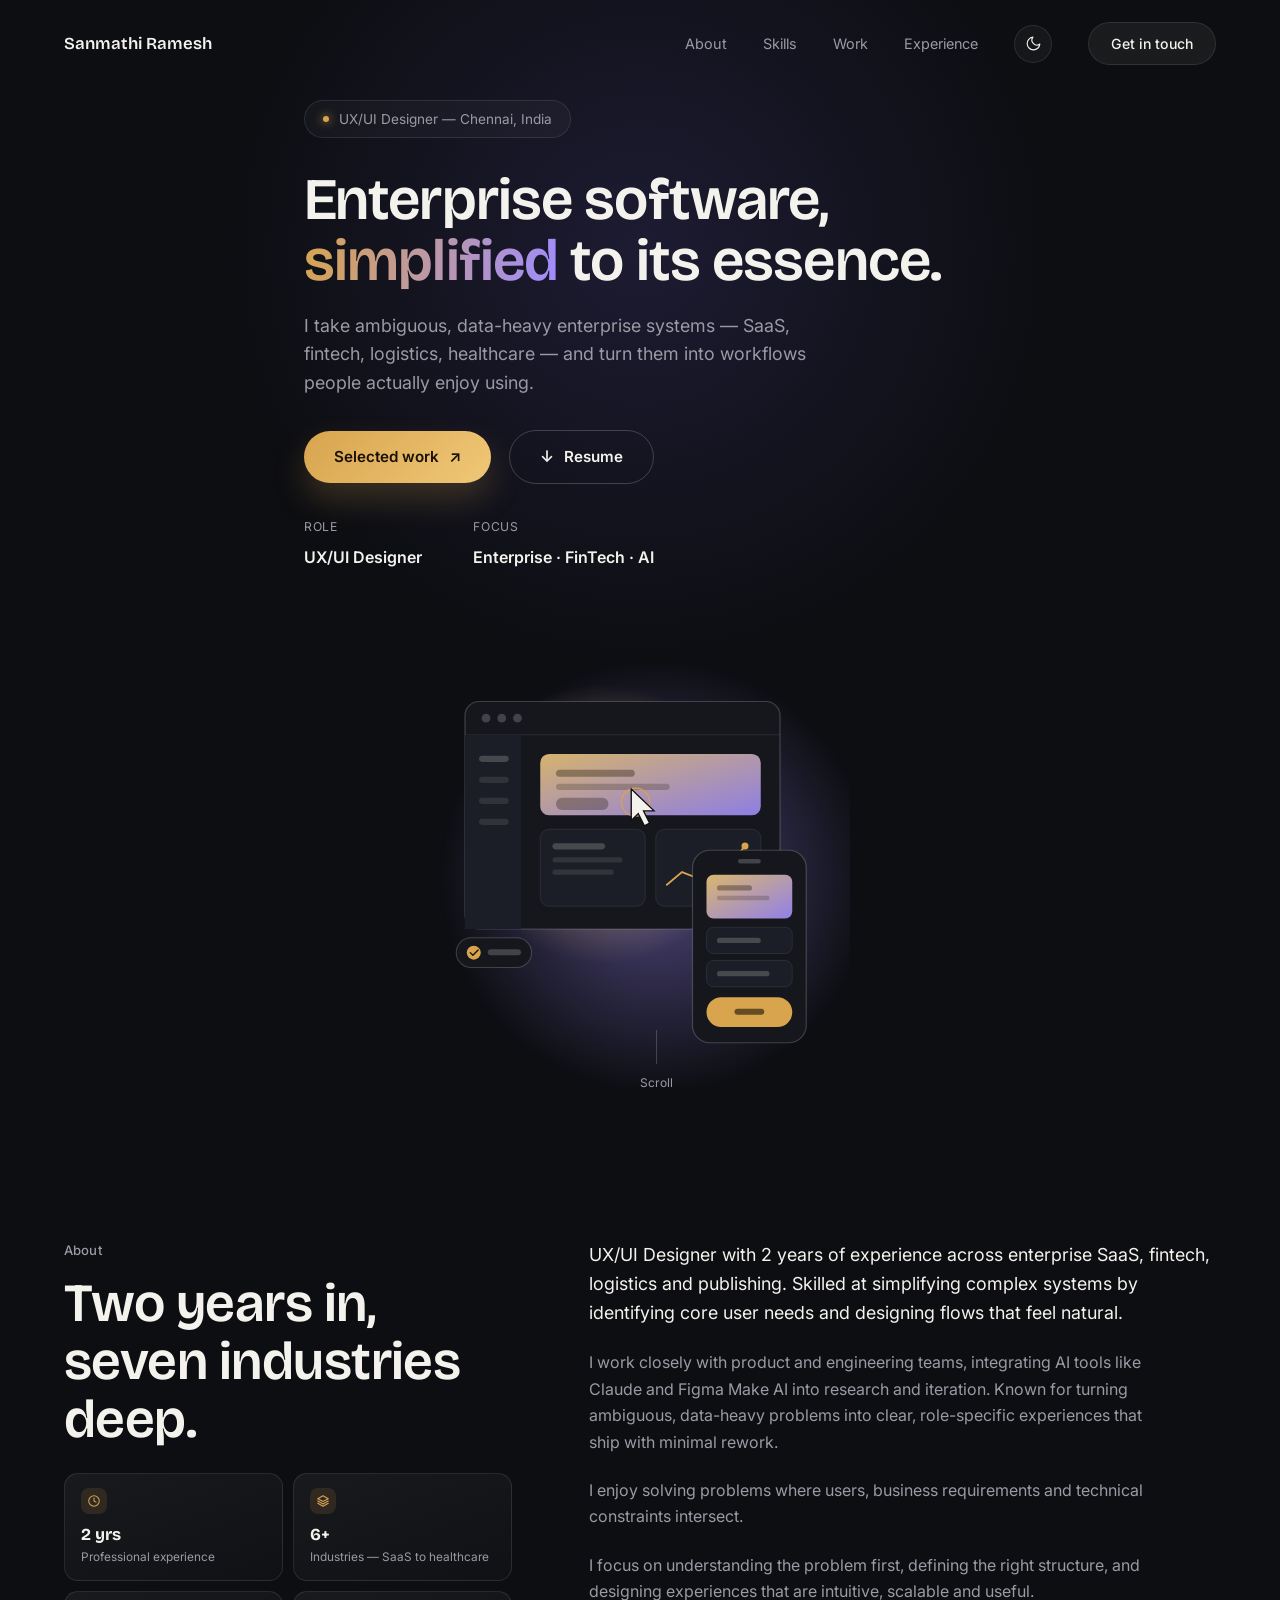
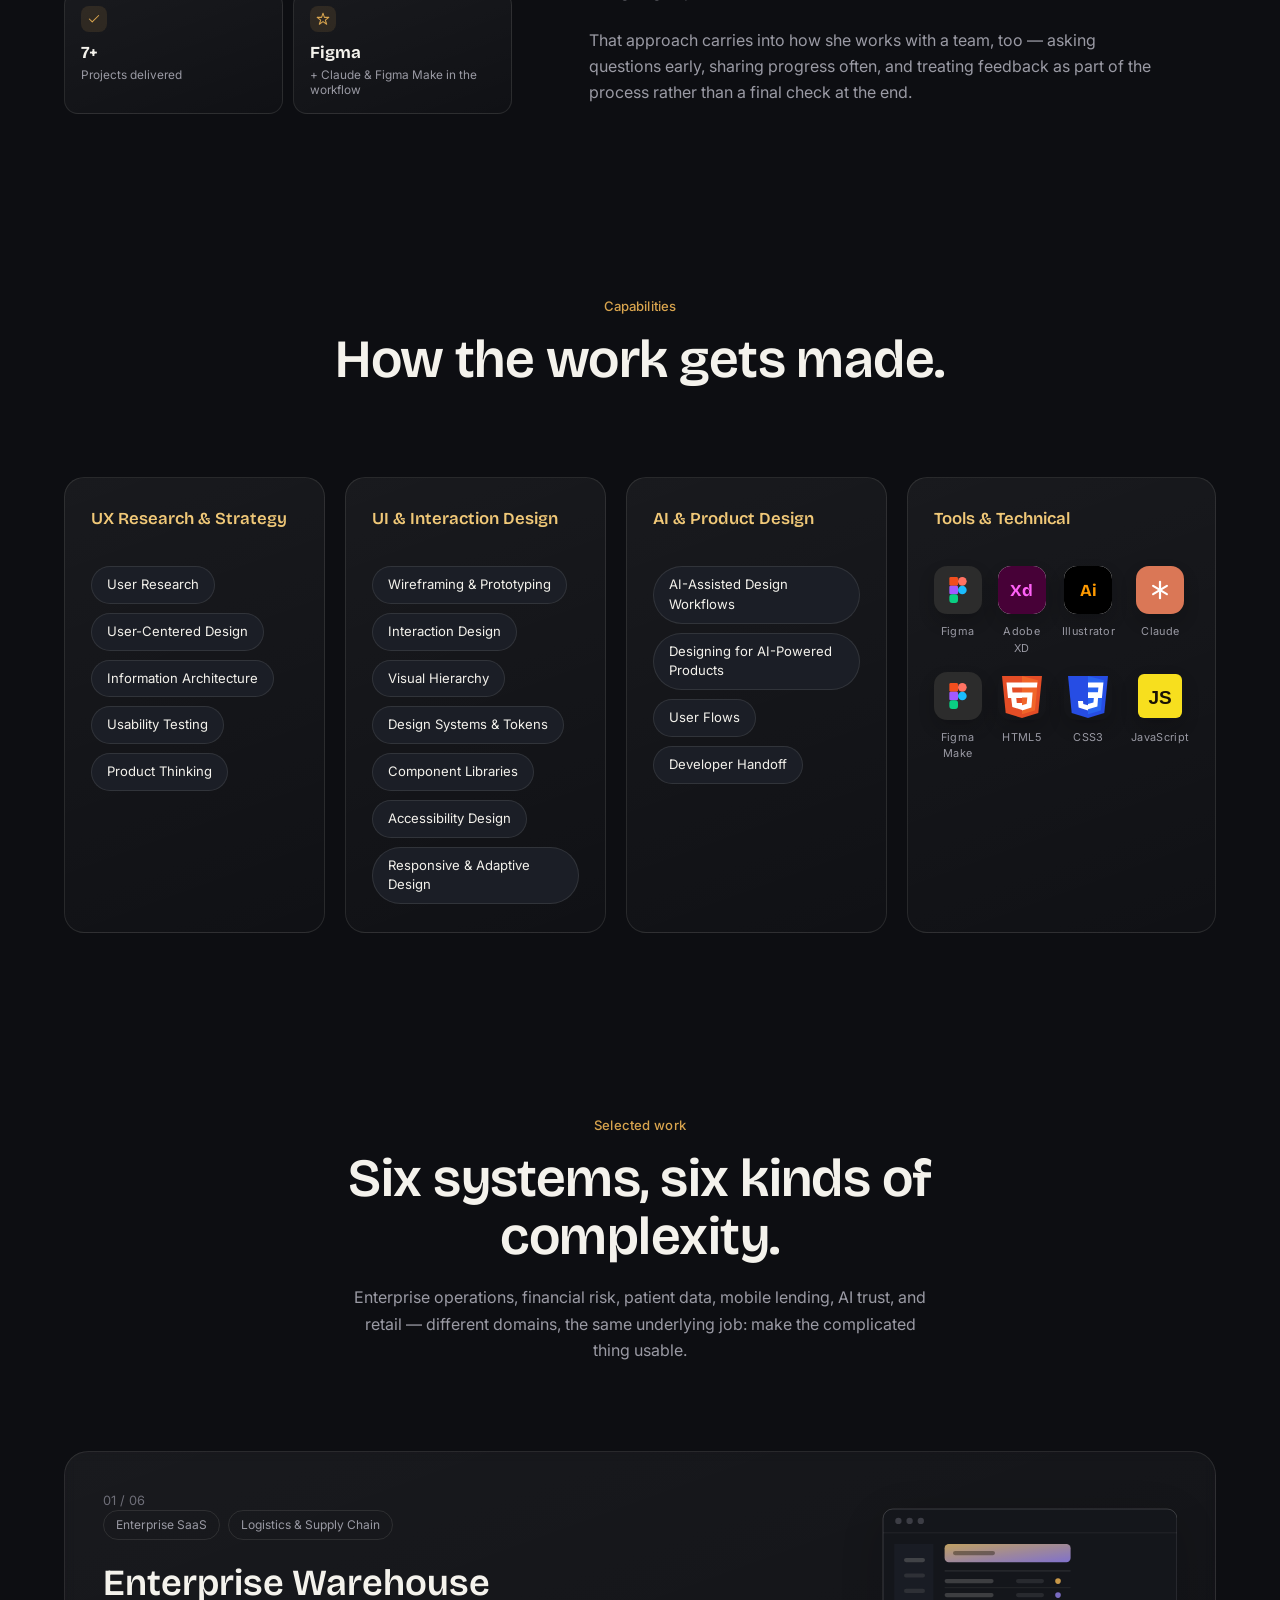
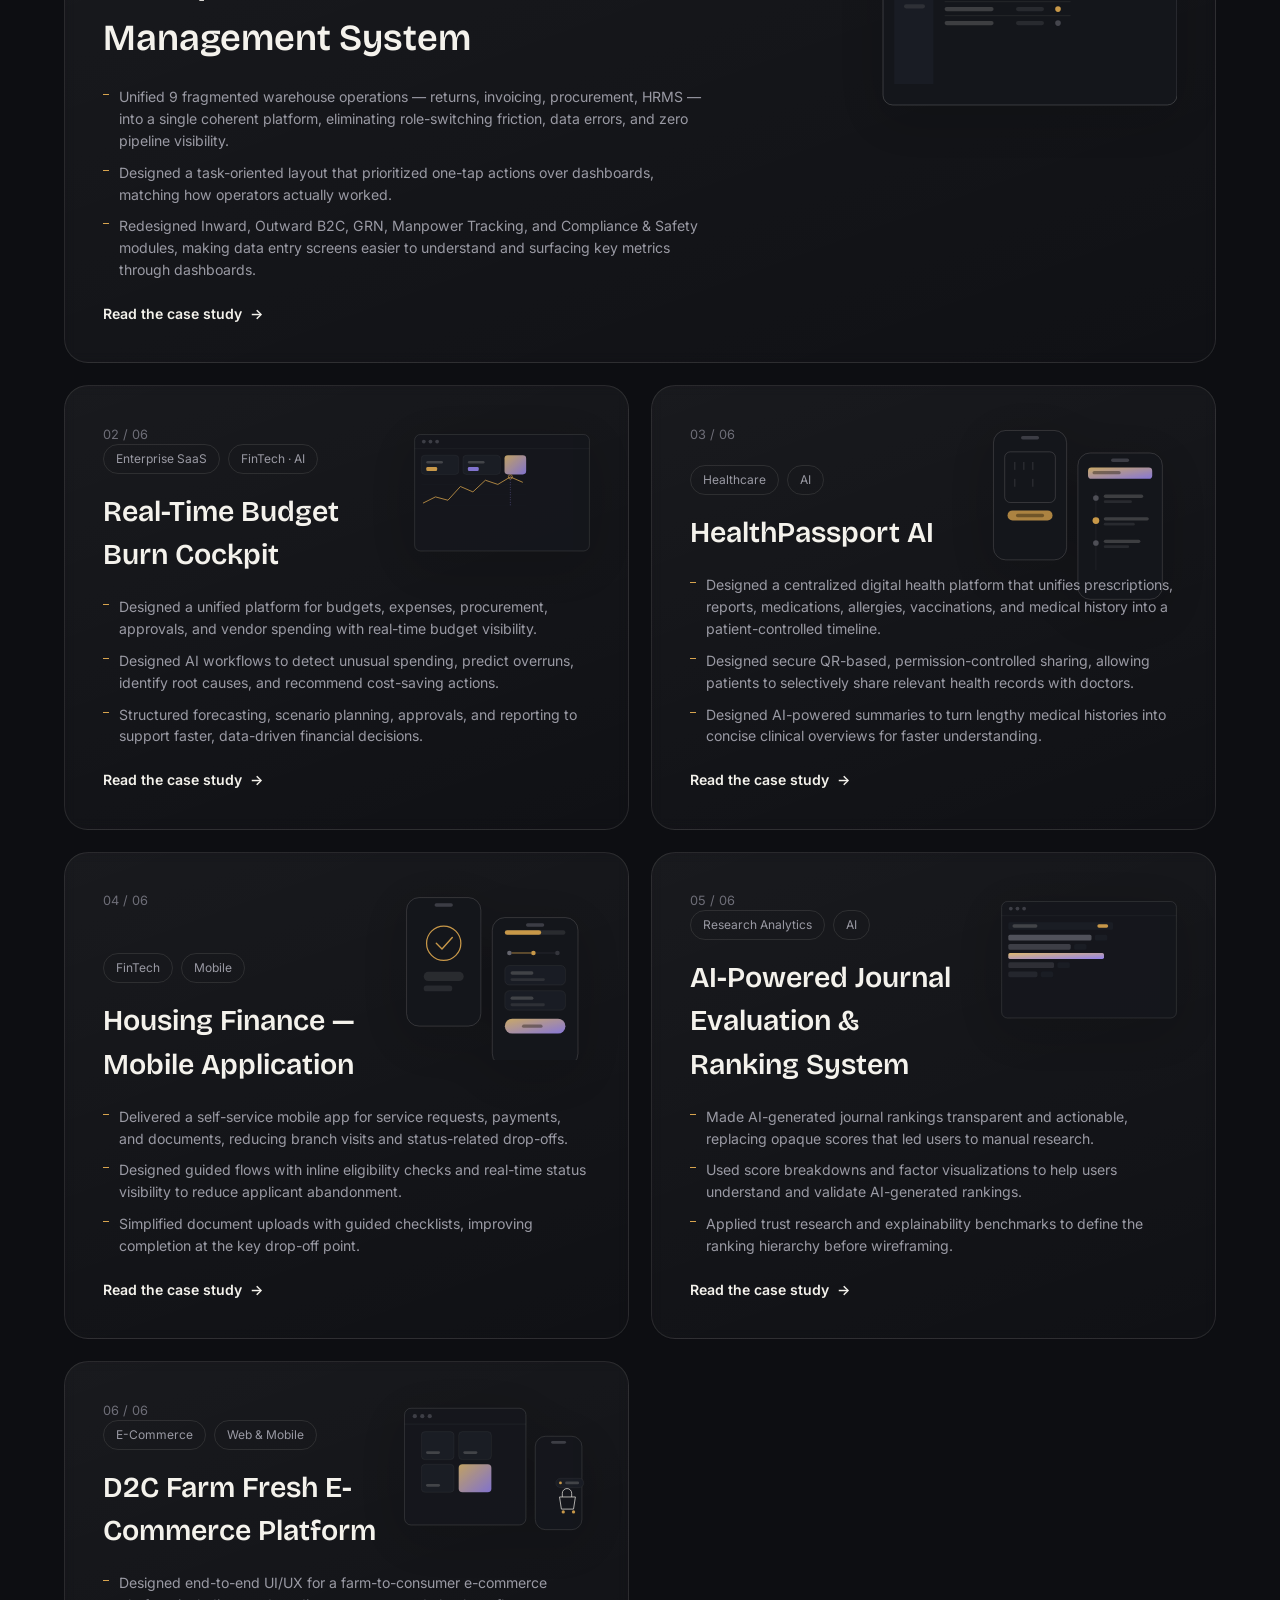
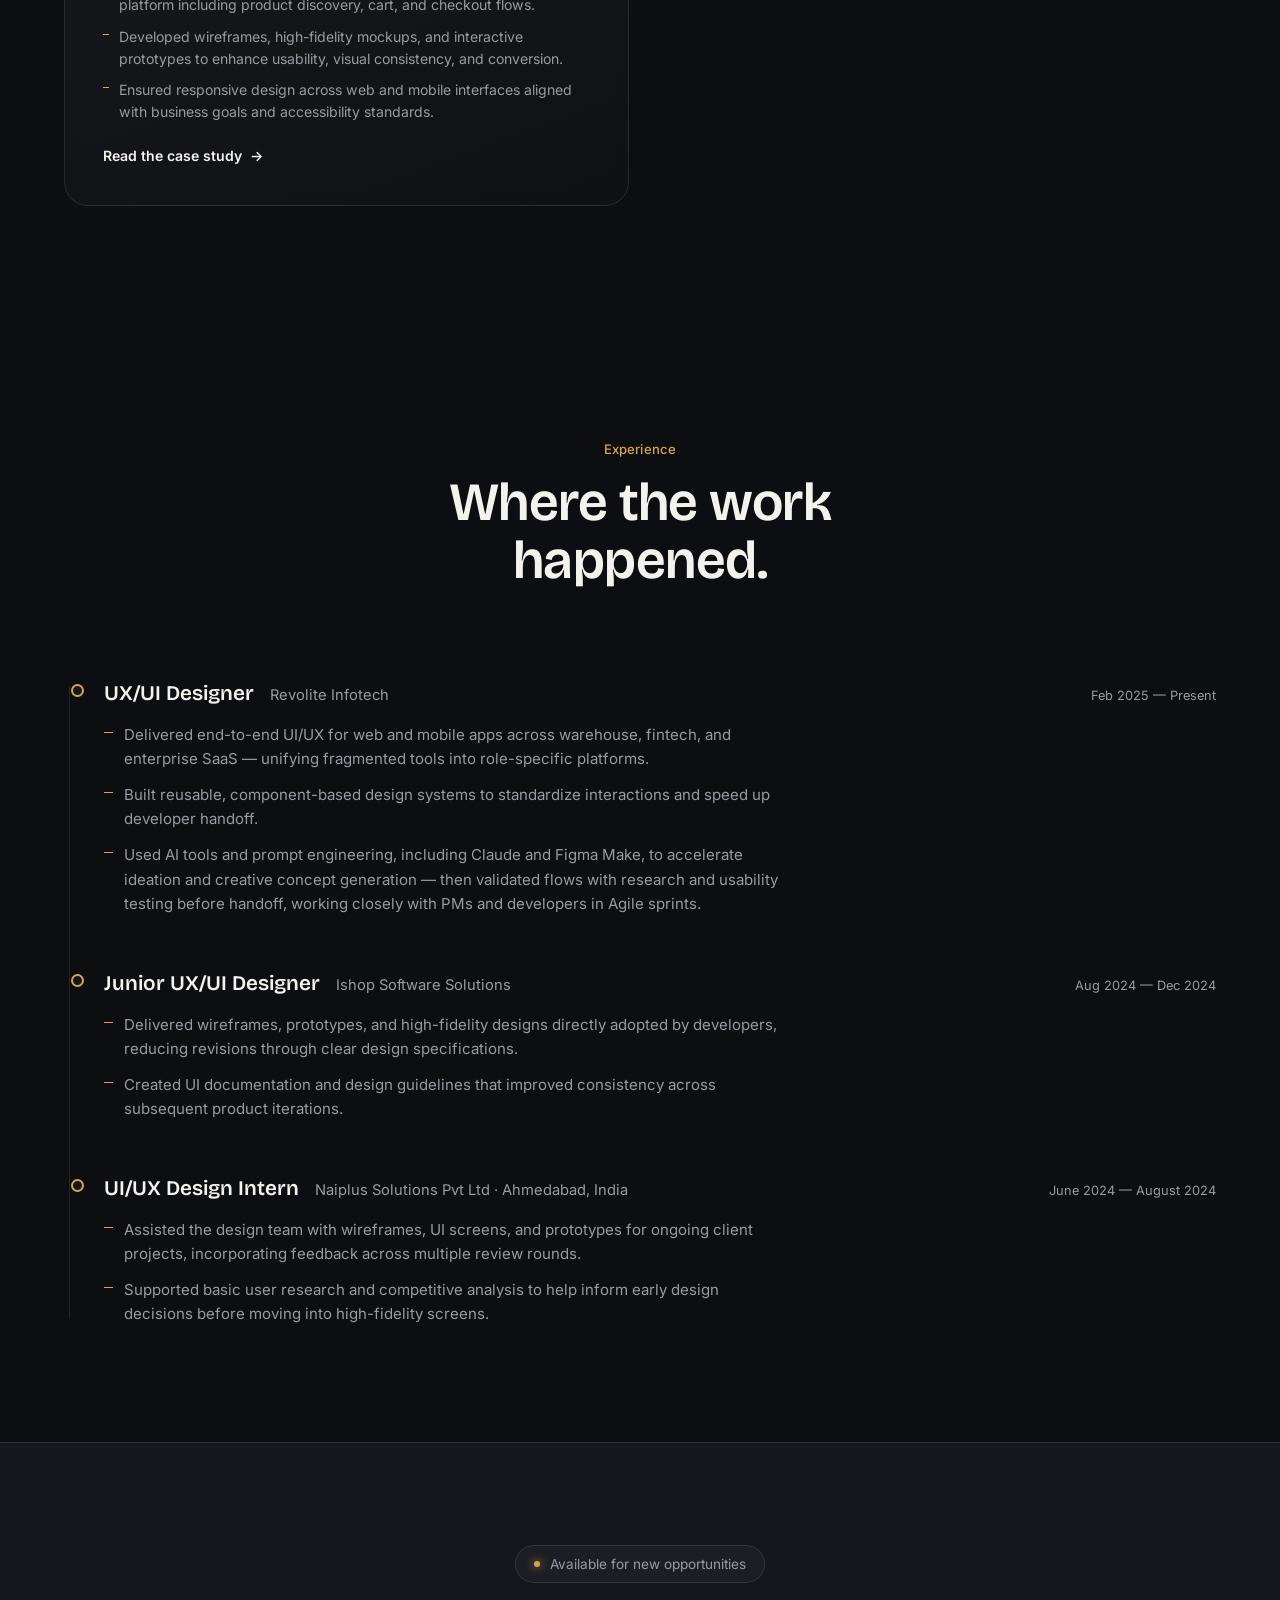
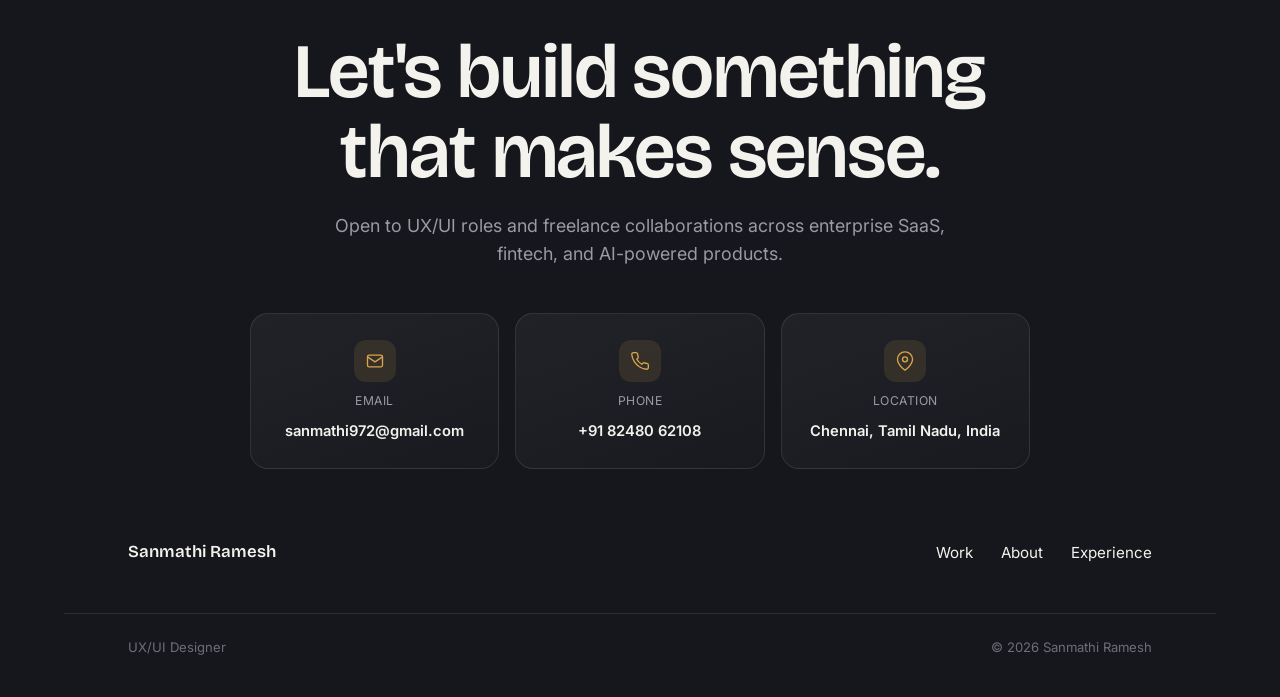
==== index.html @ 9b1cc35c "Rename index (5).html to index.html" ====
<!doctype html>
<html lang="en">
<head>
<meta charset="UTF-8">
<meta name="viewport" content="width=device-width, initial-scale=1.0">
<title>Sanmathi Ramesh — UX/UI Designer</title>
<meta name="description" content="Sanmathi Ramesh is a UX/UI Designer working across enterprise SaaS, fintech, logistics, and healthcare — turning complex, data-heavy systems into workflows people can use.">
<style>
/* ============================================================
   SANMATHI RAMESH — UX/UI PORTFOLIO
   Design concept: "Dark Premium Cinematic"
   Deep graphite canvas, warm gold + violet accents, glass panels,
   cursor-reactive glow, magnetic buttons. Premium tech-product feel.
   ============================================================ */

@import url('https://fonts.googleapis.com/css2?family=Bricolage+Grotesque:opsz,wght@12..96,400;12..96,500;12..96,600;12..96,700;12..96,800&family=Inter:wght@400;500;600;700&display=swap');

:root{
  --bg:        #0D0E12;
  --bg-soft:   #15171D;
  --bg-elev:   #1B1E26;
  --ink:       #F4F2EC;
  --dim:       #9A9AA4;
  --dim-2:     #6E6E78;
  --accent:    #D8A44E;
  --accent-2:  #F0C878;
  --violet:    #7C6CF6;
  --violet-2:  #9F8CFF;
  --line:      rgba(244,242,236,0.10);
  --line-strong: rgba(244,242,236,0.20);
  --glow-alpha: 0.16;
  --orb-alpha: 0.14;
  --btn-ink: #191204;
  --card-bg: linear-gradient(160deg, rgba(255,255,255,0.05), rgba(255,255,255,0.015));
  --card-shadow: none;
  --nav-bg-scrolled: rgba(13,14,18,0.72);
  --outcome-bg: linear-gradient(160deg, rgba(216,164,78,0.08), rgba(124,108,246,0.05));

  --serif: 'Bricolage Grotesque', 'Inter', sans-serif;
  --sans:  'Inter', -apple-system, BlinkMacSystemFont, 'Segoe UI', sans-serif;

  --edge: clamp(20px, 5vw, 72px);
  --max: 1360px;
  --ease: cubic-bezier(.22,.68,.18,1);

  color-scheme: dark;
  transition: background .4s ease, color .4s ease;
}

:root[data-theme="light"]{
  --bg:        #FAFAF7;
  --bg-soft:   #F1EFE9;
  --bg-elev:   #FFFFFF;
  --ink:       #17161C;
  --dim:       #6B6A74;
  --dim-2:     #96959E;
  --accent:    #B87F26;
  --accent-2:  #D8A44E;
  --violet:    #6D5EF8;
  --violet-2:  #5B4FE0;
  --line:      rgba(23,22,28,0.10);
  --line-strong: rgba(23,22,28,0.18);
  --glow-alpha: 0.09;
  --orb-alpha: 0.07;
  --btn-ink: #191204;
  --card-bg: #FFFFFF;
  --card-shadow: 0 20px 40px rgba(23,22,28,0.07);
  --nav-bg-scrolled: rgba(250,250,247,0.78);
  --outcome-bg: linear-gradient(160deg, rgba(184,127,38,0.08), rgba(109,94,248,0.06));
  color-scheme: light;
}

*,*::before,*::after{ box-sizing: border-box; }
html{ scroll-behavior: smooth; }
@media (prefers-reduced-motion: reduce){
  html{ scroll-behavior: auto; }
  *,*::before,*::after{ animation-duration: 0.001ms !important; animation-iteration-count: 1 !important; transition-duration: 0.001ms !important; scroll-behavior: auto !important; }
}

body{
  margin:0;
  background: var(--bg);
  color: var(--ink);
  font-family: var(--sans);
  font-size: 16px;
  line-height: 1.5;
  -webkit-font-smoothing: antialiased;
  overflow-x: hidden;
  transition: background .4s ease, color .4s ease;
}

img{ max-width:100%; display:block; }
a{ color: inherit; text-decoration:none; }
button{ font-family: inherit; background:none; border:none; cursor:pointer; color:inherit; }
ul{ margin:0; padding:0; list-style:none; }
h1,h2,h3,h4,p{ margin:0; }
::selection{ background: var(--accent); color: #191204; }
:focus-visible{ outline: 2px solid var(--accent); outline-offset: 3px; }

/* ---------- cursor glow (desktop only) ---------- */
.cursor-glow{
  position:fixed; width:640px; height:640px; border-radius:50%;
  background: radial-gradient(circle, rgba(124,108,246,var(--glow-alpha)), transparent 70%);
  pointer-events:none; z-index:2; filter: blur(30px);
  transform:translate(-50%,-50%);
  opacity:0; transition: opacity .4s ease;
  will-change: left, top;
}
.cursor-glow.is-active{ opacity:1; }

/* ---------- type scale ---------- */
.display-1{
  font-family: var(--serif);
  font-weight: 600;
  font-size: clamp(2.6rem, 6vw, 5.4rem);
  line-height: 1.03;
  letter-spacing: -0.015em;
}
.display-2{
  font-family: var(--serif);
  font-weight: 600;
  font-size: clamp(2rem, 4.2vw, 3.4rem);
  line-height: 1.08;
  letter-spacing: -0.01em;
}
.display-3{
  font-family: var(--serif);
  font-weight: 600;
  font-size: clamp(1.4rem, 2.4vw, 1.9rem);
  line-height: 1.2;
}
.label{
  font-family: var(--sans);
  font-size: 0.82rem;
  font-weight: 500;
  letter-spacing: 0.01em;
  color: var(--dim);
}
.body-lg{
  font-size: clamp(1.05rem, 1.4vw, 1.25rem);
  line-height: 1.6;
  color: var(--dim);
  max-width: 60ch;
}
.body{
  font-size: 1rem;
  line-height: 1.65;
  color: var(--dim);
  max-width: 58ch;
}
.grad-text{
  background: linear-gradient(100deg, var(--accent), var(--violet-2));
  -webkit-background-clip: text; background-clip:text; color:transparent;
}
.accent-italic{
  font-style: italic;
  color: var(--accent);
}

/* ---------- layout helpers ---------- */
.wrap{
  max-width: var(--max);
  margin: 0 auto;
  padding-left: var(--edge);
  padding-right: var(--edge);
  position:relative;
}
.section{ position:relative; padding-top: clamp(64px,9vw,120px); padding-bottom: clamp(64px,9vw,120px); z-index:1; }
.section.tight{ padding-top: clamp(36px,5vw,64px); padding-bottom: clamp(36px,5vw,64px); }
.rule{ height:1px; background: var(--line); border:none; margin:0; }

/* ---------- nav ---------- */
.site-nav{
  position: fixed; top:0; left:0; right:0; z-index: 100;
  display:flex; align-items:center; justify-content:space-between;
  padding: 22px var(--edge);
  transition: transform .5s var(--ease), background .4s ease, border-color .4s ease, backdrop-filter .4s ease;
  border-bottom: 1px solid transparent;
}
.site-nav.is-scrolled{
  background: var(--nav-bg-scrolled);
  backdrop-filter: blur(14px);
  border-bottom-color: var(--line);
}
.site-nav.nav-hidden{ transform: translateY(-100%); }
.nav-name{
  font-family: var(--serif);
  font-size: 1.05rem;
  font-weight: 600;
}
.nav-links{ display:flex; gap: clamp(20px,3vw,36px); align-items:center; }
.nav-links a:not(.btn-glass){
  font-size: 0.9rem; color: var(--dim);
  transition: color .25s ease;
}
.nav-links a:not(.btn-glass):hover{ color: var(--ink); }
.btn-glass{
  padding: 10px 22px; border-radius: 99px;
  background: rgba(244,242,236,0.06);
  border: 1px solid var(--line);
  backdrop-filter: blur(8px);
  font-size: 0.88rem; font-weight: 500;
  transition: background .3s, border-color .3s, transform .25s var(--ease);
  display:inline-block;
}
.btn-glass:hover{ background: rgba(244,242,236,0.12); border-color: var(--line-strong); }

/* ---------- buttons ---------- */
.btn{
  display:inline-flex; align-items:center; gap:10px;
  font-size: 0.95rem; font-weight:600;
  padding: 15px 30px;
  border-radius: 99px;
  position:relative;
  transition: transform .25s var(--ease), box-shadow .3s ease;
}
.btn.primary{
  background: linear-gradient(135deg, var(--accent), var(--accent-2));
  color: var(--btn-ink);
  box-shadow: 0 16px 32px rgba(216,164,78,0.22);
}
.btn.primary:hover{ transform: scale(1.035); box-shadow: 0 20px 40px rgba(216,164,78,0.3); }
.btn.ghost{
  background: transparent; color: var(--ink);
  border: 1px solid var(--line-strong);
}
.btn.ghost:hover{ background: rgba(244,242,236,0.06); }
.btn-icon{ font-size: 1.05em; line-height:1; display:inline-block; }

/* ---------- scroll progress bar ---------- */
.scroll-progress{
  position:fixed; top:0; left:0; height:3px; width:0%;
  background: linear-gradient(90deg, var(--accent), var(--violet-2));
  z-index: 200;
  transition: width .1s linear;
}

/* ---------- reveal-on-scroll ---------- */
.reveal{
  opacity:0; transform: translateY(26px);
  transition: opacity .8s var(--ease), transform .8s var(--ease);
}
.reveal.is-visible{ opacity:1; transform:none; }

/* ---------- glass panel base ---------- */
.glass{
  background: linear-gradient(160deg, rgba(255,255,255,0.05), rgba(255,255,255,0.015));
  border: 1px solid var(--line);
  backdrop-filter: blur(6px);
}

/* ---------- footer ---------- */
.site-footer{
  background: var(--bg-soft);
  border-top: 1px solid var(--line);
  padding: clamp(60px,8vw,110px) var(--edge) 40px;
}
.footer-top{
  display:flex; justify-content:space-between; align-items:flex-end;
  flex-wrap:wrap; gap:40px;
  padding-bottom: 48px;
}
.footer-bottom{
  display:flex; justify-content:space-between; align-items:center;
  padding-top:24px; border-top:1px solid var(--line);
  font-size:0.82rem; color: var(--dim-2);
  flex-wrap:wrap; gap:12px;
}
.footer-links{ display:flex; gap:28px; flex-wrap:wrap; }
.footer-links a{ font-size:0.95rem; color:var(--ink); transition:color .25s; }
.footer-links a:hover{ color: var(--accent); }

@media (max-width: 720px){
  .nav-links{ gap:16px; }
  .nav-links a:not(.btn-glass){ display:none; }
  .cursor-glow{ display:none; }
}

/* ---------- theme-aware diagram strokes/fills ---------- */
.d-line{ stroke: var(--ink); fill:none; }
.d-line-soft{ stroke: var(--ink); fill:none; opacity:0.3; }
.d-node{ fill: var(--ink); opacity:0.6; }
.d-accent{ fill: var(--accent); }
.d-accent-line{ stroke: var(--accent); fill:none; }
.d-violet-line{ stroke: var(--violet-2); fill:none; }
.d-violet{ fill: var(--violet-2); }
.d-fill-1{ fill: var(--ink); opacity:0.75; }
.d-fill-2{ fill: var(--ink); opacity:0.45; }
.d-fill-3{ fill: var(--ink); opacity:0.2; }

/* ---------- theme toggle ---------- */
.theme-toggle{
  width: 38px; height:38px; border-radius:50%;
  display:inline-flex; align-items:center; justify-content:center;
  border: 1px solid var(--line); background: rgba(244,242,236,0.04);
  transition: background .3s, border-color .3s, transform .25s var(--ease);
  flex-shrink:0;
}
.theme-toggle:hover{ background: rgba(244,242,236,0.1); border-color: var(--line-strong); }
.theme-toggle svg{ width:17px; height:17px; stroke: var(--ink); fill:none; }
.theme-toggle .icon-moon{ display:block; }
.theme-toggle .icon-sun{ display:none; }
:root[data-theme="light"] .theme-toggle .icon-moon{ display:none; }
:root[data-theme="light"] .theme-toggle .icon-sun{ display:block; }


/* ============================================================
   HOMEPAGE SECTIONS — Dark Premium Cinematic
   ============================================================ */

/* ---------- HERO ---------- */
.hero{
  position:relative;
  min-height: 100svh;
  display:flex; flex-direction:column; justify-content:center; align-items:center;
  padding-top: 100px; padding-bottom: 40px;
  overflow:hidden;
}
.hero-bg-orb{
  position:absolute; top:-200px; left:50%; transform:translateX(-50%);
  width:900px; height:900px; border-radius:50%;
  background: radial-gradient(circle, rgba(124,108,246,var(--orb-alpha)), transparent 65%);
  pointer-events:none; z-index:0;
}
.hero-inner{
  position:relative; z-index:1; max-width: 800px;
  display:flex; flex-direction:column; align-items:flex-start; text-align:left;
}
.hero-illustration{
  align-self:center; margin-top: clamp(40px,6vw,64px);
  width:100%; max-width:420px;
  opacity:0; animation: heroIllustrationIn 1.1s .3s var(--ease) forwards;
}
@keyframes heroIllustrationIn{ from{ opacity:0; transform: scale(0.92); } to{ opacity:1; transform:scale(1); } }
.hero-float-slow{
  transform-box: fill-box; transform-origin: center;
  animation: heroFloat 6s ease-in-out infinite;
}
@keyframes heroFloat{ 0%,100%{ transform: translateY(0); } 50%{ transform: translateY(-8px); } }
.hero-float-fast{
  transform-box: fill-box; transform-origin: center;
  animation: heroFloatFast 5s ease-in-out infinite;
}
@keyframes heroFloatFast{ 0%,100%{ transform: translateY(0); } 50%{ transform: translateY(-12px); } }
.hero-chip-float-1{
  transform-box: fill-box; transform-origin: center;
  animation: heroChipFloat 4.5s ease-in-out infinite;
}
@keyframes heroChipFloat{ 0%,100%{ transform: translateY(0); } 50%{ transform: translateY(-6px); } }
.hero-cursor{ transform-box: fill-box; transform-origin: center; animation: cursorDrift 5s ease-in-out infinite; }
@keyframes cursorDrift{ 0%,100%{ transform: translate(0,0); } 50%{ transform: translate(-4px,5px); } }
.hero-pulse{ animation: pulseRing 2.2s ease-out infinite; transform-box: fill-box; transform-origin:center; }
@keyframes pulseRing{
  0%{ transform: scale(0.7); opacity:1; }
  70%{ transform: scale(1.5); opacity:0; }
  100%{ transform: scale(1.5); opacity:0; }
}
@media (prefers-reduced-motion: reduce){
  .hero-float-slow, .hero-float-fast, .hero-chip-float-1, .hero-cursor, .hero-pulse{ animation:none; }
}
.hero-text{ text-align:left; }
.hero-tag{
  display:inline-flex; align-items:center; gap:10px;
  font-size:0.85rem; color:var(--dim);
  border:1px solid var(--line); padding:8px 18px; border-radius:99px;
  background: rgba(244,242,236,0.03);
  margin-bottom: 32px;
}
.hero-tag .dot{ width:6px; height:6px; border-radius:50%; background:var(--accent); box-shadow:0 0 10px var(--accent); }
.hero-headline{ max-width: 19ch; font-size: clamp(2.3rem, 4.6vw, 4.4rem); }
.hero-sub{
  margin: 20px 0 0;
  max-width: 46ch;
}
.hero-cta-row{
  display:flex; align-items:center; gap: 18px; flex-wrap:wrap;
  margin-top: 32px;
}
.hero-meta{
  display:flex; gap: clamp(28px,4vw,52px); flex-wrap:wrap;
  margin-top: 34px;
}
.hero-meta dt{ font-size:0.76rem; letter-spacing:0.06em; text-transform:uppercase; color: var(--dim); margin-bottom:8px; }
.hero-meta dd{ margin:0; font-size:1rem; font-weight:600; color: var(--ink); }
.hero-stats{
  margin-top: 80px;
  display:flex; gap: clamp(32px,6vw,72px); justify-content:center; flex-wrap:wrap;
  padding-top: 32px;
  border-top: 1px solid var(--line);
  position:relative; z-index:1;
}
.about-stats{
  margin-top: 64px;
}
@media (max-width: 900px){
  .hero-inner{ align-items:center; text-align:center; }
  .hero-text{ text-align:center; }
  .hero-headline{ max-width: 14ch; margin:0 auto; }
  .hero-sub{ margin-left:auto; margin-right:auto; }
  .hero-cta-row{ justify-content:center; }
  .hero-illustration{ max-width:320px; }
}
.hero-stat .num{ font-family: var(--serif); font-size:1.6rem; font-weight:600; display:block; }
.hero-stat .cap{ font-size:0.82rem; color: var(--dim); margin-top:6px; display:block; }

.scroll-cue{
  position:absolute; bottom: 34px; left:50%; transform:translateX(-50%);
  display:flex; flex-direction:column; align-items:center; gap:10px;
  font-size:0.75rem; color: var(--dim);
  z-index:1;
}
.scroll-cue .line{
  width:1px; height: 34px; background: var(--line-strong);
  position:relative; overflow:hidden;
}
.scroll-cue .line::after{
  content:''; position:absolute; left:0; top:-100%; width:100%; height:100%;
  background: var(--accent);
  animation: scrollcue 2.2s var(--ease) infinite;
}
@keyframes scrollcue{ 0%{ top:-100%; } 60%{ top:100%; } 100%{ top:100%; } }

/* ---------- SECTION HEADERS ---------- */
.sec-head{
  text-align:center;
  max-width: 640px;
  margin: 0 auto clamp(52px,7vw,88px);
}
.sec-head .label{ color: var(--accent); }
.sec-head h2{ margin-top: 14px; }
.sec-head p{ margin: 18px auto 0; }

/* ---------- SELECTED WORK — bento grid ---------- */
.work-grid{
  display:grid;
  grid-template-columns: repeat(6, 1fr);
  gap: 22px;
}
.work-card{
  grid-column: span 3;
  border-radius: 24px;
  padding: clamp(28px,3vw,40px);
  position:relative; overflow:hidden;
  transition: transform .45s var(--ease), border-color .4s ease, box-shadow .4s ease;
  display:flex; flex-direction:column;
  background: var(--card-bg);
  border: 1px solid var(--line);
  box-shadow: var(--card-shadow);
  backdrop-filter: blur(6px);
}
.work-card.featured{ grid-column: span 6; }
.work-card::before{
  content:''; position:absolute; inset:0; opacity:0; pointer-events:none;
  background: radial-gradient(340px circle at var(--mx,50%) var(--my,50%), rgba(216,164,78,0.14), transparent 60%);
  transition: opacity .4s;
}
.work-card:hover::before{ opacity:1; }
.work-card:hover{ transform: translateY(-6px); border-color: rgba(216,164,78,0.35); }

.work-card .tag-row{
  display:flex; gap:8px; flex-wrap:wrap; margin-bottom:16px;
  max-width: 58%; position:relative; z-index:1;
}
.work-card.featured .tag-row{ max-width:54%; }
.work-card .tag-row span{
  font-size:0.75rem; padding:5px 12px; border-radius:99px;
  border:1px solid var(--line); color: var(--dim);
  transition: border-color .25s ease, color .25s ease;
}
.work-card:hover .tag-row span{ border-color: rgba(216,164,78,0.3); color: var(--ink); }
.work-card .w-index{ font-size:0.8rem; color: var(--dim-2); margin-bottom:auto; }
.work-card h3{
  font-family: var(--serif); font-weight:600;
  font-size: clamp(1.3rem, 2.4vw, 1.8rem);
  margin: 0 0 20px;
  max-width: 58%; position:relative; z-index:1;
  transition: color .3s ease;
}
.work-card.featured h3{ font-size: clamp(1.6rem,3vw,2.3rem); max-width:54%; }
.work-card:hover h3{ color: var(--accent-2); }
.work-card p{ font-size:0.95rem; color: var(--dim); line-height:1.6; margin:0; max-width:52ch; }
.work-card .w-bullets{
  list-style:none; margin:0; padding:0; max-width:60ch;
  display:flex; flex-direction:column; gap:10px;
  position:relative; z-index:1;
}
.work-card .w-bullets li{
  position:relative; padding-left:16px;
  font-size:0.88rem; color: var(--dim); line-height:1.55;
}
.work-card .w-bullets li::before{
  content:''; position:absolute; left:0; top:8px; width:6px; height:1px; background: var(--accent);
}
.work-card .w-link{
  margin-top: 22px; display:inline-flex; align-items:center; gap:8px;
  font-size:0.88rem; font-weight:600; color: var(--ink);
  position:relative; z-index:1;
}
.work-card .w-link .arrow{ transition: transform .3s var(--ease); }
.work-card:hover .w-link .arrow{ transform: translateX(4px); }

.work-diagram{
  position:absolute; right: clamp(24px,3vw,40px); top: clamp(24px,3vw,36px);
  width:34%;
  opacity:0.92;
  pointer-events:none;
  filter: drop-shadow(0 12px 24px rgba(0,0,0,0.18));
  transition: transform .45s var(--ease), opacity .4s ease;
}
.work-card:hover .work-diagram{ transform: translateY(-4px); opacity:1; }
.work-card.featured .work-diagram{ width:28%; }

@media (max-width: 900px){
  .work-grid{ grid-template-columns: 1fr; }
  .work-card, .work-card.featured{ grid-column: span 1; }
  .work-card .tag-row,
  .work-card h3{ max-width:100%; }
  .work-card .work-diagram{
    position:static; display:block; order:-1;
    width:56%; margin:0 auto 22px;
    right:auto; top:auto; left:auto; transform:none;
  }
  .work-card:hover .work-diagram{ transform: translateY(-4px); }
}

/* ---------- ABOUT ---------- */
.about-grid{
  display:grid; grid-template-columns: 5fr 7fr; gap: clamp(30px,6vw,80px);
  align-items:stretch;
}
.about-grid > div:first-child{ display:flex; flex-direction:column; }
.about-copy p{ margin-bottom: 22px; }
.about-copy p:last-child{ margin-bottom:0; }

.about-stats-vert{
  margin-top: 24px;
  display:grid; grid-template-columns: 1fr 1fr; gap: 10px;
}
.about-stat-card{
  padding: 14px 16px;
  background: var(--card-bg);
  border: 1px solid var(--line);
  border-radius: 14px;
  box-shadow: var(--card-shadow);
  transition: transform .3s var(--ease), border-color .3s ease;
  position:relative; overflow:hidden;
}
.about-stat-card::before{
  content:''; position:absolute; top:-30px; right:-30px; width:90px; height:90px;
  border-radius:50%;
  background: radial-gradient(circle, rgba(216,164,78,0.16), transparent 70%);
  opacity:0; transition: opacity .35s ease;
}
.about-stat-card:hover{ transform: translateY(-3px); border-color: rgba(216,164,78,0.3); }
.about-stat-card:hover::before{ opacity:1; }
.stat-icon{
  width:26px; height:26px; border-radius:8px;
  display:flex; align-items:center; justify-content:center;
  background: rgba(216,164,78,0.12); color: var(--accent);
  margin-bottom:8px;
  position:relative; z-index:1;
}
.stat-icon svg{ width:14px; height:14px; }
.about-stat-card .num{
  font-family: var(--serif); font-size: 1.05rem; font-weight:700; display:block;
  color: var(--ink);
  position:relative; z-index:1;
}
.about-stat-card .cap{
  font-size: 0.74rem; color: var(--dim); margin-top:3px; display:block;
  position:relative; z-index:1; line-height:1.3;
}

@media (max-width: 860px){
  .about-grid{ grid-template-columns: 1fr; }
}

/* ---------- EXPERIENCE — TIMELINE ---------- */
.exp-timeline{
  position:relative;
  padding-left: clamp(28px, 4vw, 40px);
}
.exp-timeline::before{
  content:''; position:absolute; left:5px; top:8px; bottom:8px; width:1px;
  background: var(--line);
  transform: scaleY(0); transform-origin: top;
  transition: transform 1.1s var(--ease);
}
.exp-timeline.is-visible::before{ transform: scaleY(1); }
.exp-timeline-item{
  position:relative;
  padding-bottom: clamp(36px, 5vw, 52px);
}
.exp-timeline-item:last-child{ padding-bottom:0; }
.exp-dot{
  position:absolute; left: clamp(-33px,-4vw,-29px); top:6px;
  width:13px; height:13px; border-radius:50%;
  background: var(--bg-soft); border:2px solid var(--accent);
  opacity:0; transform: scale(0.4);
  transition: opacity .5s ease, transform .5s var(--ease);
}
.exp-timeline.is-visible .exp-dot{ opacity:1; transform: scale(1); }
.exp-timeline-item:nth-child(1) .exp-dot{ transition-delay: .1s; }
.exp-timeline-item:nth-child(2) .exp-dot{ transition-delay: .35s; }
.exp-timeline-item:nth-child(3) .exp-dot{ transition-delay: .6s; }
.exp-header{
  display:flex; flex-wrap:wrap; align-items:baseline; gap: 6px 16px;
  margin-bottom: 14px;
}
.exp-role{ font-family: var(--serif); font-size:1.3rem; font-weight:600; }
.exp-company{ color: var(--dim); font-size:0.92rem; }
.exp-dates{ font-size:0.8rem; color: var(--dim); margin-left:auto; }
.exp-points{ max-width: 68ch; }
.exp-points li{
  position:relative; padding-left: 20px; margin-bottom:12px; color:var(--dim); line-height:1.6; font-size:0.94rem;
}
.exp-points li::before{
  content:''; position:absolute; left:0; top:9px; width:9px; height:1px; background: var(--accent);
}
.exp-points li:last-child{ margin-bottom:0; }

/* ---------- SKILLS ---------- */
.skills-grid{
  display:grid; grid-template-columns: repeat(4,1fr); gap: 20px;
}
.skill-card{
  padding: 28px clamp(18px,2vw,26px);
  background: var(--card-bg);
  border: 1px solid var(--line);
  border-radius: 20px;
  box-shadow: var(--card-shadow);
}
.skill-card h4{
  font-family: var(--serif); font-weight:600; font-size:1.05rem; margin-bottom:20px;
  min-height: 2.4em; color: var(--accent-2);
}
.pill-list{ display:flex; flex-wrap:wrap; gap:9px; }
.pill{
  display:inline-flex; align-items:center;
  padding: 8px 15px; border-radius:999px;
  background: var(--bg-elev); border: 1px solid var(--line);
  font-size:0.82rem; color: var(--ink);
  transition: border-color .25s ease, transform .25s ease;
}
.pill:hover{ border-color: rgba(216,164,78,0.4); transform: translateY(-1px) scale(1.03); }

.tool-grid{
  display:grid; grid-template-columns: repeat(4,1fr); gap: 16px;
}
.tool-tile{
  display:flex; flex-direction:column; align-items:center; gap:9px;
  text-align:center;
}
.tool-icon{
  width:48px; height:48px; border-radius:13px;
  display:flex; align-items:center; justify-content:center;
  font-family: var(--serif); font-weight:700; font-size:1.05rem; color:#fff;
  box-shadow: 0 8px 16px rgba(0,0,0,0.18);
  transition: transform .3s var(--ease);
}
.tool-tile:hover .tool-icon{ transform: translateY(-3px) scale(1.05); }
.tool-label{
  font-size:0.68rem; letter-spacing:0.03em; color: var(--dim);
}

@media (max-width: 900px){ .skills-grid{ grid-template-columns: repeat(2,1fr); } }
@media (max-width: 560px){
  .skills-grid{ grid-template-columns: 1fr; }
  .tool-grid{ grid-template-columns: repeat(4,1fr); }
}

/* ---------- CONTACT — modern layout ---------- */
.contact-section{ text-align:center; position:relative; overflow:hidden; }
.contact-section::before{
  content:''; position:absolute; top:-160px; left:50%; transform:translateX(-50%);
  width:520px; height:520px; border-radius:50%;
  background: radial-gradient(circle, var(--orb-color), transparent 65%);
  pointer-events:none; z-index:0;
}
.contact-headline{ max-width: 17ch; margin: 22px auto 0; position:relative; z-index:1; }
.contact-section > p{ position:relative; z-index:1; }

.contact-methods{
  position:relative; z-index:1;
  display:grid; grid-template-columns: repeat(3,1fr); gap:16px;
  margin: 44px auto 0; max-width: 780px;
}
.contact-method-card{
  display:flex; flex-direction:column; align-items:center; gap:10px;
  padding: 26px 18px;
  background: var(--card-bg); border:1px solid var(--line); border-radius:18px;
  box-shadow: var(--card-shadow);
  transition: transform .3s var(--ease), border-color .3s ease;
}
.contact-method-card:hover{ transform: translateY(-4px); border-color: rgba(216,164,78,0.35); }
.contact-method-card .cm-icon{
  width:42px; height:42px; border-radius:12px;
  display:flex; align-items:center; justify-content:center;
  background: rgba(216,164,78,0.12); color: var(--accent);
}
.contact-method-card .cm-label{ font-size:0.76rem; letter-spacing:0.04em; text-transform:uppercase; color: var(--dim); }
.contact-method-card .cm-value{ font-size:0.92rem; font-weight:600; color: var(--ink); word-break:break-word; }

@media (max-width: 640px){
  .contact-methods{ grid-template-columns: 1fr; }
}

</style>
<script>try{if(localStorage.getItem('sr-theme')==='light'){document.documentElement.setAttribute('data-theme','light');}}catch(e){}</script>
</head>
<body>

<nav class="site-nav">
  <a href="#top" class="nav-name">Sanmathi Ramesh</a>
  <div class="nav-links">
    <a href="#about">About</a>
    <a href="#skills">Skills</a>
    <a href="#work">Work</a>
    <a href="#experience">Experience</a>
    <button class="theme-toggle" aria-label="Toggle light and dark mode" type="button">
      <svg class="icon-moon" viewBox="0 0 24 24" stroke-width="1.6" stroke-linecap="round" stroke-linejoin="round"><path d="M21 12.79A9 9 0 1 1 11.21 3 7 7 0 0 0 21 12.79z"></path></svg>
      <svg class="icon-sun" viewBox="0 0 24 24" stroke-width="1.6" stroke-linecap="round" stroke-linejoin="round"><circle cx="12" cy="12" r="4"></circle><path d="M12 2v2M12 20v2M4.9 4.9l1.4 1.4M17.7 17.7l1.4 1.4M2 12h2M20 12h2M4.9 19.1l1.4-1.4M17.7 6.3l1.4-1.4"></path></svg>
    </button>
    <a href="#contact" class="btn-glass">Get in touch</a>
  </div>
</nav>

<!-- ============ HERO ============ -->
<header class="hero" id="top">
  <div class="hero-bg-orb"></div>
  <div class="wrap hero-inner">
    <div class="hero-text">
      <span class="hero-tag reveal"><span class="dot"></span> UX/UI Designer — Chennai, India</span>

      <h1 class="display-1 hero-headline reveal">
        Enterprise software, <span class="grad-text">simplified</span> to its essence.
      </h1>

      <p class="body-lg hero-sub reveal">
        I take ambiguous, data-heavy enterprise systems — SaaS, fintech, logistics, healthcare —
        and turn them into workflows people actually enjoy using.
      </p>

      <div class="hero-cta-row reveal">
        <a href="#work" class="btn primary"><span>Selected work</span><span class="btn-icon">&#8599;</span></a>
        <a href="assets/sanmathi-ramesh-resume.pdf" class="btn ghost" target="_blank" rel="noopener"><span class="btn-icon">&#8595;</span><span>Resume</span></a>
      </div>

      <dl class="hero-meta reveal">
        <div><dt>Role</dt><dd>UX/UI Designer</dd></div>
        <div><dt>Focus</dt><dd>Enterprise · FinTech · AI</dd></div>
      </dl>
    </div>

    <svg class="hero-illustration reveal" viewBox="0 0 480 500" xmlns="http://www.w3.org/2000/svg" aria-hidden="true">
<defs>
  <radialGradient id="goldGlow" cx="50%" cy="50%" r="50%">
    <stop offset="0%" stop-color="#F0C878" stop-opacity="0.55"></stop>
    <stop offset="100%" stop-color="#F0C878" stop-opacity="0"></stop>
  </radialGradient>
  <radialGradient id="violetGlow" cx="50%" cy="50%" r="50%">
    <stop offset="0%" stop-color="#9F8CFF" stop-opacity="0.45"></stop>
    <stop offset="100%" stop-color="#9F8CFF" stop-opacity="0"></stop>
  </radialGradient>
  <linearGradient id="heroCardGrad" x1="0%" y1="0%" x2="100%" y2="100%">
    <stop offset="0%" stop-color="#F0C878"></stop>
    <stop offset="100%" stop-color="#9F8CFF"></stop>
  </linearGradient>
</defs>

<circle cx="260" cy="260" r="250" fill="url(#violetGlow)"></circle>
<circle cx="200" cy="200" r="160" fill="url(#goldGlow)"></circle>

<!-- browser window (web) -->
<g class="hero-float-slow">
  <rect x="40" y="60" width="360" height="260" rx="16" fill="var(--bg-soft)" stroke="var(--line-strong)" stroke-width="1.4"></rect>
  <line x1="40" y1="98" x2="400" y2="98" stroke="var(--line)" stroke-width="1"></line>
  <circle cx="64" cy="79" r="5" fill="var(--dim-2)" opacity="0.5"></circle>
  <circle cx="82" cy="79" r="5" fill="var(--dim-2)" opacity="0.5"></circle>
  <circle cx="100" cy="79" r="5" fill="var(--dim-2)" opacity="0.5"></circle>

  <!-- sidebar -->
  <rect x="40" y="98" width="64" height="222" fill="var(--bg-elev)"></rect>
  <rect x="56" y="122" width="34" height="7" rx="3.5" fill="var(--line-strong)"></rect>
  <rect x="56" y="146" width="34" height="7" rx="3.5" fill="var(--line)"></rect>
  <rect x="56" y="170" width="34" height="7" rx="3.5" fill="var(--line)"></rect>
  <rect x="56" y="194" width="34" height="7" rx="3.5" fill="var(--line)"></rect>

  <!-- hero gradient card -->
  <rect x="126" y="120" width="252" height="70" rx="10" fill="url(#heroCardGrad)" opacity="0.88"></rect>
  <rect x="144" y="138" width="90" height="8" rx="4" fill="#191204" opacity="0.35"></rect>
  <rect x="144" y="154" width="130" height="7" rx="3.5" fill="#191204" opacity="0.22"></rect>
  <rect x="144" y="170" width="60" height="14" rx="7" fill="#191204" opacity="0.3"></rect>

  <!-- content row -->
  <rect x="126" y="206" width="120" height="88" rx="10" fill="var(--bg-elev)" stroke="var(--line)" stroke-width="1"></rect>
  <rect x="140" y="222" width="60" height="7" rx="3.5" fill="var(--line-strong)"></rect>
  <rect x="140" y="238" width="80" height="6" rx="3" fill="var(--line)"></rect>
  <rect x="140" y="252" width="70" height="6" rx="3" fill="var(--line)"></rect>

  <rect x="258" y="206" width="120" height="88" rx="10" fill="var(--bg-elev)" stroke="var(--line)" stroke-width="1"></rect>
  <polyline points="270,270 288,255 306,262 324,238 342,248 360,225" fill="none" stroke="var(--accent)" stroke-width="2"></polyline>
  <circle cx="360" cy="225" r="4" fill="var(--accent)"></circle>
</g>

<!-- phone (mobile) overlapping bottom-right -->
<g class="hero-float-fast">
  <rect x="300" y="230" width="130" height="220" rx="20" fill="var(--bg-soft)" stroke="var(--line-strong)" stroke-width="1.4"></rect>
  <rect x="352" y="240" width="26" height="5" rx="2.5" fill="var(--dim-2)" opacity="0.5"></rect>

  <rect x="316" y="258" width="98" height="50" rx="8" fill="url(#heroCardGrad)" opacity="0.9"></rect>
  <rect x="328" y="270" width="40" height="6" rx="3" fill="#191204" opacity="0.35"></rect>
  <rect x="328" y="282" width="60" height="5" rx="2.5" fill="#191204" opacity="0.2"></rect>

  <rect x="316" y="318" width="98" height="30" rx="8" fill="var(--bg-elev)" stroke="var(--line)" stroke-width="1"></rect>
  <rect x="328" y="330" width="50" height="6" rx="3" fill="var(--line-strong)"></rect>

  <rect x="316" y="356" width="98" height="30" rx="8" fill="var(--bg-elev)" stroke="var(--line)" stroke-width="1"></rect>
  <rect x="328" y="368" width="60" height="6" rx="3" fill="var(--line-strong)"></rect>

  <rect x="316" y="398" width="98" height="34" rx="17" fill="var(--accent)"></rect>
  <rect x="348" y="411" width="34" height="7" rx="3.5" fill="#191204" opacity="0.6"></rect>
</g>

<!-- floating "done" chip -->
<g class="hero-chip-float-1">
  <rect x="30" y="330" width="86" height="34" rx="17" fill="var(--bg-soft)" stroke="var(--line-strong)" stroke-width="1.2"></rect>
  <circle cx="50" cy="347" r="8" fill="var(--accent)"></circle>
  <path d="M46 347 l3 3 l6 -6" stroke="#191204" stroke-width="1.6" fill="none" stroke-linecap="round" stroke-linejoin="round"></path>
  <rect x="66" y="343" width="38" height="7" rx="3.5" fill="var(--line-strong)"></rect>
</g>

<!-- floating cursor with click pulse -->
<g class="hero-cursor">
  <circle cx="235" cy="175" r="16" fill="none" stroke="var(--accent)" stroke-width="1.4" class="hero-pulse"></circle>
  <path d="M230 160 L230 196 L238 188 L245 202 L251 199 L244 185 L256 185 Z" fill="var(--ink)" stroke="var(--bg)" stroke-width="1.5"></path>
</g>
</svg>
  </div>

  <div class="scroll-cue reveal">
    <span class="line"></span>
    <span>Scroll</span>
  </div>
</header>

<!-- ============ ABOUT ============ -->
<section class="section" id="about">
  <div class="wrap">
    <div class="about-grid">
      <div class="reveal">
        <span class="label">About</span>
        <h2 class="display-2" style="margin-top:14px;">Two years in,<br>seven industries deep.</h2>

        <div class="about-stats-vert">
          <div class="about-stat-card">
            <div class="stat-icon">
              <svg viewBox="0 0 24 24" width="18" height="18" fill="none" stroke="currentColor" stroke-width="1.8" stroke-linecap="round" stroke-linejoin="round">
                <circle cx="12" cy="12" r="9"></circle>
                <path d="M12 7v5l3.5 2"></path>
              </svg>
            </div>
            <span class="num" data-count-to="2" data-suffix=" yrs">2 yrs</span>
            <span class="cap">Professional experience</span>
          </div>
          <div class="about-stat-card">
            <div class="stat-icon">
              <svg viewBox="0 0 24 24" width="18" height="18" fill="none" stroke="currentColor" stroke-width="1.8" stroke-linecap="round" stroke-linejoin="round">
                <path d="M12 3 3 8l9 5 9-5-9-5Z"></path>
                <path d="M3 16l9 5 9-5"></path>
                <path d="M3 12l9 5 9-5"></path>
              </svg>
            </div>
            <span class="num" data-count-to="6" data-suffix="+">6+</span>
            <span class="cap">Industries — SaaS to healthcare</span>
          </div>
          <div class="about-stat-card">
            <div class="stat-icon">
              <svg viewBox="0 0 24 24" width="18" height="18" fill="none" stroke="currentColor" stroke-width="1.8" stroke-linecap="round" stroke-linejoin="round">
                <path d="M20 6 9 17l-5-5"></path>
              </svg>
            </div>
            <span class="num" data-count-to="7" data-suffix="+">7+</span>
            <span class="cap">Projects delivered</span>
          </div>
          <div class="about-stat-card">
            <div class="stat-icon">
              <svg viewBox="0 0 24 24" width="18" height="18" fill="none" stroke="currentColor" stroke-width="1.8" stroke-linecap="round" stroke-linejoin="round">
                <path d="m12 2 2.4 7.2H22l-6 4.6 2.3 7.2-6.3-4.5-6.3 4.5 2.3-7.2-6-4.6h7.6z"></path>
              </svg>
            </div>
            <span class="num">Figma</span>
            <span class="cap">+ Claude &amp; Figma Make in the workflow</span>
          </div>
        </div>
      </div>
      <div class="about-copy reveal">
        <p class="body-lg" style="color:var(--ink);">
          UX/UI Designer with 2 years of experience across enterprise SaaS, fintech, logistics
          and publishing. Skilled at simplifying complex systems by identifying core user needs
          and designing flows that feel natural.
        </p>
        <p class="body">
          I work closely with product and engineering teams, integrating AI tools like Claude
          and Figma Make AI into research and iteration. Known for turning ambiguous, data-heavy
          problems into clear, role-specific experiences that ship with minimal rework.
        </p>
        <p class="body">
          I enjoy solving problems where users, business requirements and technical constraints
          intersect.
        </p>
        <p class="body">
          I focus on understanding the problem first, defining the right structure, and
          designing experiences that are intuitive, scalable and useful.
        </p>
        <p class="body">
          That approach carries into how she works with a team, too — asking questions early,
          sharing progress often, and treating feedback as part of the process rather than a
          final check at the end.
        </p>
      </div>
    </div>
  </div>
</section>

<!-- ============ SKILLS ============ -->
<section class="section tight" id="skills">
  <div class="wrap">
    <div class="sec-head reveal">
      <span class="label">Capabilities</span>
      <h2 class="display-2">How the work gets made.</h2>
    </div>

    <div class="skills-grid reveal">
      <div class="skill-card">
        <h4>UX Research &amp; Strategy</h4>
        <div class="pill-list">
          <span class="pill">User Research</span>
          <span class="pill">User-Centered Design</span>
          <span class="pill">Information Architecture</span>
          <span class="pill">Usability Testing</span>
          <span class="pill">Product Thinking</span>
        </div>
      </div>
      <div class="skill-card">
        <h4>UI &amp; Interaction Design</h4>
        <div class="pill-list">
          <span class="pill">Wireframing &amp; Prototyping</span>
          <span class="pill">Interaction Design</span>
          <span class="pill">Visual Hierarchy</span>
          <span class="pill">Design Systems &amp; Tokens</span>
          <span class="pill">Component Libraries</span>
          <span class="pill">Accessibility Design</span>
          <span class="pill">Responsive &amp; Adaptive Design</span>
        </div>
      </div>
      <div class="skill-card">
        <h4>AI &amp; Product Design</h4>
        <div class="pill-list">
          <span class="pill">AI-Assisted Design Workflows</span>
          <span class="pill">Designing for AI-Powered Products</span>
          <span class="pill">User Flows</span>
          <span class="pill">Developer Handoff</span>
        </div>
      </div>
      <div class="skill-card">
        <h4>Tools &amp; Technical</h4>
        <div class="tool-grid">
          <div class="tool-tile">
            <div class="tool-icon" style="background:#2C2C2C;">
              <img src="https://cdn.simpleicons.org/figma" alt="Figma" width="26" height="26"
                   onerror="this.style.display='none'; this.nextElementSibling.style.display='flex';">
              <svg viewBox="0 0 24 36" width="26" height="26" style="display:none;">
                <rect x="0" y="0" width="12" height="12" rx="2" fill="#F24E1E"/>
                <circle cx="18" cy="6" r="6" fill="#FF7262"/>
                <rect x="0" y="12" width="12" height="12" rx="2" fill="#A259FF"/>
                <circle cx="18" cy="18" r="6" fill="#1ABCFE"/>
                <rect x="0" y="24" width="12" height="12" rx="4" fill="#0ACF83"/>
              </svg>
            </div>
            <span class="tool-label">Figma</span>
          </div>
          <div class="tool-tile">
            <div class="tool-icon" style="background:#fff;">
              <img src="https://cdn.simpleicons.org/adobexd" alt="Adobe XD" width="28" height="28"
                   onerror="this.style.display='none'; this.nextElementSibling.style.display='flex';">
              <div style="display:none; width:100%; height:100%; align-items:center; justify-content:center; background:#470137; border-radius:13px;">
                <span style="color:#FF61F6; font-family:var(--serif); font-weight:700;">Xd</span>
              </div>
            </div>
            <span class="tool-label">Adobe XD</span>
          </div>
          <div class="tool-tile">
            <div class="tool-icon" style="background:#fff;">
              <img src="https://cdn.simpleicons.org/adobeillustrator" alt="Adobe Illustrator" width="28" height="28"
                   onerror="this.style.display='none'; this.nextElementSibling.style.display='flex';">
              <div style="display:none; width:100%; height:100%; align-items:center; justify-content:center; background:#000; border-radius:13px;">
                <span style="color:#FF9A00; font-family:var(--serif); font-weight:700;">Ai</span>
              </div>
            </div>
            <span class="tool-label">Illustrator</span>
          </div>
          <div class="tool-tile">
            <div class="tool-icon" style="background:#DA7756;">
              <img src="https://cdn.simpleicons.org/anthropic/ffffff" alt="Claude" width="24" height="24"
                   onerror="this.style.display='none'; this.nextElementSibling.style.display='flex';">
              <svg viewBox="0 0 24 24" width="22" height="22" style="display:none;">
                <g stroke="#fff" stroke-width="2.4" stroke-linecap="round">
                  <line x1="12" y1="3" x2="12" y2="21"></line>
                  <line x1="4.5" y1="7.5" x2="19.5" y2="16.5"></line>
                  <line x1="19.5" y1="7.5" x2="4.5" y2="16.5"></line>
                </g>
              </svg>
            </div>
            <span class="tool-label">Claude</span>
          </div>
          <div class="tool-tile">
            <div class="tool-icon" style="background:#2C2C2C;">
              <img src="https://cdn.simpleicons.org/figma" alt="Figma Make" width="26" height="26"
                   onerror="this.style.display='none'; this.nextElementSibling.style.display='flex';">
              <svg viewBox="0 0 24 36" width="26" height="26" style="display:none;">
                <rect x="0" y="0" width="12" height="12" rx="2" fill="#F24E1E"/>
                <circle cx="18" cy="6" r="6" fill="#FF7262"/>
                <rect x="0" y="12" width="12" height="12" rx="2" fill="#A259FF"/>
                <circle cx="18" cy="18" r="6" fill="#1ABCFE"/>
                <rect x="0" y="24" width="12" height="12" rx="4" fill="#0ACF83"/>
              </svg>
            </div>
            <span class="tool-label">Figma Make</span>
          </div>
          <div class="tool-tile">
            <div class="tool-icon" style="background:none; padding:0;">
              <img src="https://cdn.simpleicons.org/html5" alt="HTML5" width="48" height="48"
                   onerror="this.style.display='none'; this.nextElementSibling.style.display='block';">
              <svg viewBox="0 0 48 48" width="48" height="48" style="display:none;">
                <path d="M4 4 L44 4 L40.3 41 L24 46 L7.7 41 Z" fill="#E44D26"/>
                <path d="M24 4 L24 42.2 L36.9 38.6 L39.9 8.2 Z" fill="#F16529"/>
                <path d="M24 20.5 H14.5 L14 15.5 H24 V10.5 H8.5 L10 26 H24 Z" fill="#fff"/>
                <path d="M24 30.9 H18.8 L18.1 24.6 H13 L14.3 35 L24 37.9 Z" fill="#fff"/>
                <path d="M24 20.5 V25.5 H29.3 L28.7 31.8 L24 33.2 V38.4 L33.4 35.5 L34.6 20.5 Z" fill="#fff"/>
                <path d="M24 10.5 V15.5 H38.9 L39.4 10.5 Z" fill="#fff"/>
              </svg>
            </div>
            <span class="tool-label">HTML5</span>
          </div>
          <div class="tool-tile">
            <div class="tool-icon" style="background:none; padding:0;">
              <img src="https://cdn.simpleicons.org/css3" alt="CSS3" width="48" height="48"
                   onerror="this.style.display='none'; this.nextElementSibling.style.display='block';">
              <svg viewBox="0 0 48 48" width="48" height="48" style="display:none;">
                <path d="M4 4 L44 4 L40.3 41 L24 46 L7.7 41 Z" fill="#264DE4"/>
                <path d="M24 4 L24 42.2 L36.9 38.6 L39.9 8.2 Z" fill="#2965F1"/>
                <path d="M24 20.5 H33.9 L34.4 15.5 H24 V10.5 H39.4 L37.9 26 H24 Z" fill="#fff"/>
                <path d="M24 30.9 V38.4 L14.6 35.5 L14 29.1 H19 L19.3 32.1 L24 33.2 Z" fill="#fff"/>
                <path d="M24 20.5 V25.5 H29.9 L29.4 30.5 L24 32 V37.2 L33.4 34.4 L34.5 20.5 Z" fill="#fff"/>
              </svg>
            </div>
            <span class="tool-label">CSS3</span>
          </div>
          <div class="tool-tile">
            <div class="tool-icon" style="background:none; padding:0;">
              <img src="https://cdn.simpleicons.org/javascript" alt="JavaScript" width="48" height="48"
                   onerror="this.style.display='none'; this.nextElementSibling.style.display='block';">
              <svg viewBox="0 0 48 48" width="48" height="48" style="display:none;">
                <rect x="2" y="2" width="44" height="44" rx="6" fill="#F7DF1E"/>
                <text x="24" y="32" font-family="Arial, sans-serif" font-weight="700" font-size="19" fill="#191204" text-anchor="middle">JS</text>
              </svg>
            </div>
            <span class="tool-label">JavaScript</span>
          </div>
        </div>
      </div>
    </div>
  </div>
</section>

<!-- ============ SELECTED WORK ============ -->
<section class="section" id="work">
  <div class="wrap">
    <div class="sec-head reveal">
      <span class="label">Selected work</span>
      <h2 class="display-2">Six systems, six kinds of complexity.</h2>
      <p class="body" style="margin-left:auto;margin-right:auto;">
        Enterprise operations, financial risk, patient data, mobile lending, AI trust, and
        retail — different domains, the same underlying job: make the complicated thing usable.
      </p>
    </div>

    <div class="work-grid">

      <!-- 01 WAREHOUSE — featured -->
      <a class="work-card featured reveal" href="#work">
        <span class="w-index">01 / 06</span>
        <div class="tag-row"><span>Enterprise SaaS</span><span>Logistics &amp; Supply Chain</span></div>
        <h3>Enterprise Warehouse Management System</h3>
        <ul class="w-bullets">
          <li>Unified 9 fragmented warehouse operations — returns, invoicing, procurement, HRMS — into a single coherent platform, eliminating role-switching friction, data errors, and zero pipeline visibility.</li>
          <li>Designed a task-oriented layout that prioritized one-tap actions over dashboards, matching how operators actually worked.</li>
          <li>Redesigned Inward, Outward B2C, GRN, Manpower Tracking, and Compliance &amp; Safety modules, making data entry screens easier to understand and surfacing key metrics through dashboards.</li>
        </ul>
        <span class="w-link">Read the case study <span class="arrow">&#8594;</span></span>
      
        <svg class="work-diagram diagram-landscape" viewBox="0 0 460 320" xmlns="http://www.w3.org/2000/svg"><defs>
      <linearGradient id="cardGrad-wh" x1="0%" y1="0%" x2="100%" y2="100%">
        <stop offset="0%" stop-color="#F0C878"></stop>
        <stop offset="100%" stop-color="#9F8CFF"></stop>
      </linearGradient>
    </defs>
    <g class="d-illust">
      <rect x="40" y="30" width="420" height="280" rx="14" fill="var(--bg-soft)" stroke="var(--line-strong)" stroke-width="1.4"></rect>
      <line x1="40" y1="64" x2="460" y2="64" stroke="var(--line)" stroke-width="1"></line>
      <circle cx="62" cy="47" r="4.5" fill="var(--dim-2)" opacity="0.5"></circle>
      <circle cx="78" cy="47" r="4.5" fill="var(--dim-2)" opacity="0.5"></circle>
      <circle cx="94" cy="47" r="4.5" fill="var(--dim-2)" opacity="0.5"></circle>
      
      <rect x="56" y="80" width="56" height="200" fill="var(--bg-elev)"></rect>
      <rect x="70" y="100" width="30" height="6" rx="3" fill="var(--line-strong)"></rect>
      <rect x="70" y="122" width="30" height="6" rx="3" fill="var(--line)"></rect>
      <rect x="70" y="144" width="30" height="6" rx="3" fill="var(--line)"></rect>
      <rect x="70" y="166" width="30" height="6" rx="3" fill="var(--line)"></rect>

      <rect x="128" y="80" width="180" height="26" rx="6" fill="url(#cardGrad-wh)" opacity="0.85"></rect>
      <rect x="140" y="90" width="60" height="6" rx="3" fill="#191204" opacity="0.4"></rect>

      <g>
        <rect x="128" y="118" width="180" height="1" fill="var(--line)"></rect>
        <rect x="128" y="130" width="70" height="6" rx="3" fill="var(--line-strong)"></rect>
        <rect x="230" y="130" width="40" height="6" rx="3" fill="var(--line)"></rect>
        <rect x="128" y="118" width="180" height="1" fill="var(--line)"></rect>

        <rect x="128" y="150" width="70" height="6" rx="3" fill="var(--line-strong)"></rect>
        <rect x="230" y="150" width="40" height="6" rx="3" fill="var(--line)"></rect>
        <rect x="128" y="142" width="180" height="1" fill="var(--line)"></rect>

        <rect x="128" y="170" width="70" height="6" rx="3" fill="var(--line-strong)"></rect>
        <rect x="230" y="170" width="40" height="6" rx="3" fill="var(--line)"></rect>
        <rect x="128" y="162" width="180" height="1" fill="var(--line)"></rect>

        <rect x="128" y="190" width="70" height="6" rx="3" fill="var(--line-strong)"></rect>
        <rect x="230" y="190" width="40" height="6" rx="3" fill="var(--line)"></rect>
        <rect x="128" y="182" width="180" height="1" fill="var(--line)"></rect>
      </g>
      <circle cx="290" cy="133" r="4" fill="var(--accent)"></circle>
      <circle cx="290" cy="153" r="4" fill="var(--violet-2)" opacity="0.8"></circle>
      <circle cx="290" cy="173" r="4" fill="var(--accent)"></circle>
      <circle cx="290" cy="193" r="4" fill="var(--dim-2)" opacity="0.6"></circle>
    
    </g></svg>
      </a>

      <!-- 02 BUDGET COCKPIT -->
      <a class="work-card reveal" href="#work">
        <svg class="work-diagram diagram-landscape" viewBox="0 0 460 320" xmlns="http://www.w3.org/2000/svg"><defs>
      <linearGradient id="cardGrad-bg" x1="0%" y1="0%" x2="100%" y2="100%">
        <stop offset="0%" stop-color="#F0C878"></stop>
        <stop offset="100%" stop-color="#9F8CFF"></stop>
      </linearGradient>
    </defs>
    <g class="d-illust">
      <rect x="40" y="30" width="420" height="280" rx="14" fill="var(--bg-soft)" stroke="var(--line-strong)" stroke-width="1.4"></rect>
      <line x1="40" y1="64" x2="460" y2="64" stroke="var(--line)" stroke-width="1"></line>
      <circle cx="62" cy="47" r="4.5" fill="var(--dim-2)" opacity="0.5"></circle>
      <circle cx="78" cy="47" r="4.5" fill="var(--dim-2)" opacity="0.5"></circle>
      <circle cx="94" cy="47" r="4.5" fill="var(--dim-2)" opacity="0.5"></circle>
      
      <rect x="56" y="80" width="90" height="46" rx="8" fill="var(--bg-elev)" stroke="var(--line)" stroke-width="1"></rect>
      <rect x="68" y="94" width="40" height="6" rx="3" fill="var(--line-strong)"></rect>
      <rect x="68" y="108" width="26" height="10" rx="3" fill="var(--accent)"></rect>

      <rect x="156" y="80" width="90" height="46" rx="8" fill="var(--bg-elev)" stroke="var(--line)" stroke-width="1"></rect>
      <rect x="168" y="94" width="40" height="6" rx="3" fill="var(--line-strong)"></rect>
      <rect x="168" y="108" width="26" height="10" rx="3" fill="var(--violet-2)" opacity="0.85"></rect>

      <rect x="256" y="80" width="52" height="46" rx="8" fill="url(#cardGrad-bg)" opacity="0.85"></rect>

      <g stroke="var(--line)" stroke-width="0.5" opacity="0.6">
        <line x1="56" y1="150" x2="308" y2="150"></line>
        <line x1="56" y1="175" x2="308" y2="175"></line>
        <line x1="56" y1="200" x2="308" y2="200"></line>
      </g>
      <polyline points="60,195 90,180 120,188 150,155 180,168 210,140 240,150 270,132 300,145"
        fill="none" stroke="var(--accent)" stroke-width="2"></polyline>
      <circle cx="270" cy="132" r="5" fill="none" stroke="var(--accent)" stroke-width="1.6"></circle>
      <line x1="270" y1="132" x2="270" y2="200" stroke="var(--violet-2)" stroke-width="1" stroke-dasharray="2 4"></line>
    
    </g></svg>
        <span class="w-index">02 / 06</span>
        <div class="tag-row"><span>Enterprise SaaS</span><span>FinTech · AI</span></div>
        <h3>Real-Time Budget Burn Cockpit</h3>
        <ul class="w-bullets">
          <li>Designed a unified platform for budgets, expenses, procurement, approvals, and vendor spending with real-time budget visibility.</li>
          <li>Designed AI workflows to detect unusual spending, predict overruns, identify root causes, and recommend cost-saving actions.</li>
          <li>Structured forecasting, scenario planning, approvals, and reporting to support faster, data-driven financial decisions.</li>
        </ul>
        <span class="w-link">Read the case study <span class="arrow">&#8594;</span></span>
      </a>

      <!-- 03 HEALTHPASSPORT -->
      <a class="work-card reveal" href="#work">
        <svg class="work-diagram diagram-landscape" viewBox="40 0 340 320" xmlns="http://www.w3.org/2000/svg"><defs>
      <linearGradient id="cardGrad-hp" x1="0%" y1="0%" x2="100%" y2="100%">
        <stop offset="0%" stop-color="#F0C878"></stop>
        <stop offset="100%" stop-color="#9F8CFF"></stop>
      </linearGradient>
    </defs>
    <g class="d-illust">
      <rect x="55" y="15" width="130" height="230" rx="22" fill="var(--bg-soft)" stroke="var(--line-strong)" stroke-width="1.4"></rect>
      <rect x="104.0" y="25" width="32" height="6" rx="3" fill="var(--dim-2)" opacity="0.5"></rect>
      
      <rect x="75" y="53" width="90" height="90" rx="10" fill="none" stroke="var(--line-strong)" stroke-width="1.4"></rect>
      <g stroke="var(--line-strong)" stroke-width="1.4" fill="none">
        <line x1="93" y1="71" x2="93" y2="85"></line>
        <line x1="109" y1="71" x2="109" y2="85"></line>
        <line x1="125" y1="71" x2="125" y2="85"></line>
        <line x1="93" y1="101" x2="93" y2="115"></line>
        <line x1="125" y1="101" x2="125" y2="115"></line>
      </g>
      <rect x="80" y="157" width="80" height="18" rx="9" fill="var(--accent)" opacity="0.85"></rect>
      <rect x="95" y="163" width="50" height="6" rx="3" fill="#191204" opacity="0.4"></rect>
    
    </g>
    <g class="d-illust">
      <rect x="205" y="55" width="150" height="260" rx="22" fill="var(--bg-soft)" stroke="var(--line-strong)" stroke-width="1.4"></rect>
      <rect x="264.0" y="65" width="32" height="6" rx="3" fill="var(--dim-2)" opacity="0.5"></rect>
      
      <rect x="223" y="81" width="114" height="20" rx="6" fill="url(#cardGrad-hp)" opacity="0.9"></rect>
      <rect x="231" y="87" width="50" height="6" rx="3" fill="#191204" opacity="0.4"></rect>

      <line x1="237" y1="125" x2="237" y2="263" stroke="var(--line)" stroke-width="1"></line>
      <circle cx="237" cy="135" r="5" fill="var(--dim-2)" opacity="0.7"></circle>
      <rect x="251" y="129" width="70" height="6" rx="3" fill="var(--line-strong)"></rect>
      <rect x="251" y="139" width="50" height="5" rx="2.5" fill="var(--line)"></rect>

      <circle cx="237" cy="175" r="6" fill="var(--accent)"></circle>
      <rect x="251" y="169" width="80" height="6" rx="3" fill="var(--line-strong)"></rect>
      <rect x="251" y="179" width="55" height="5" rx="2.5" fill="var(--line)"></rect>

      <circle cx="237" cy="215" r="5" fill="var(--dim-2)" opacity="0.7"></circle>
      <rect x="251" y="209" width="65" height="6" rx="3" fill="var(--line-strong)"></rect>
      <rect x="251" y="219" width="45" height="5" rx="2.5" fill="var(--line)"></rect>
    
    </g></svg>
        <span class="w-index">03 / 06</span>
        <div class="tag-row"><span>Healthcare</span><span>AI</span></div>
        <h3>HealthPassport AI</h3>
        <ul class="w-bullets">
          <li>Designed a centralized digital health platform that unifies prescriptions, reports, medications, allergies, vaccinations, and medical history into a patient-controlled timeline.</li>
          <li>Designed secure QR-based, permission-controlled sharing, allowing patients to selectively share relevant health records with doctors.</li>
          <li>Designed AI-powered summaries to turn lengthy medical histories into concise clinical overviews for faster understanding.</li>
        </ul>
        <span class="w-link">Read the case study <span class="arrow">&#8594;</span></span>
      </a>

      <!-- 04 HOUSING FINANCE -->
      <a class="work-card reveal" href="#work">
        <svg class="work-diagram diagram-landscape" viewBox="35 5 335 300" xmlns="http://www.w3.org/2000/svg"><defs>
      <linearGradient id="cardGrad-hf" x1="0%" y1="0%" x2="100%" y2="100%">
        <stop offset="0%" stop-color="#F0C878"></stop>
        <stop offset="100%" stop-color="#9F8CFF"></stop>
      </linearGradient>
    </defs>
    <g class="d-illust">
      <rect x="50" y="20" width="130" height="225" rx="22" fill="var(--bg-soft)" stroke="var(--line-strong)" stroke-width="1.4"></rect>
      <rect x="99.0" y="30" width="32" height="6" rx="3" fill="var(--dim-2)" opacity="0.5"></rect>
      
      <circle cx="115" cy="100" r="30" fill="none" stroke="var(--accent)" stroke-width="2.2"></circle>
      <path d="M 102 100 l 10 10 l 18 -20" fill="none" stroke="var(--accent)" stroke-width="2.4" stroke-linecap="round" stroke-linejoin="round"></path>
      <rect x="80" y="150" width="70" height="16" rx="8" fill="var(--line)"></rect>
      <rect x="80" y="174" width="50" height="10" rx="5" fill="var(--line)"></rect>
    
    </g>
    <g class="d-illust">
      <rect x="200" y="55" width="150" height="260" rx="22" fill="var(--bg-soft)" stroke="var(--line-strong)" stroke-width="1.4"></rect>
      <rect x="259.0" y="65" width="32" height="6" rx="3" fill="var(--dim-2)" opacity="0.5"></rect>
      
      <rect x="222" y="77" width="106" height="8" rx="4" fill="var(--line)"></rect>
      <rect x="222" y="77" width="63.599999999999994" height="8" rx="4" fill="var(--accent)"></rect>

      <g fill="var(--dim-2)">
        <circle cx="230" cy="117" r="4"></circle>
        <circle cx="272" cy="117" r="4" fill="var(--accent)"></circle>
        <circle cx="314" cy="117" r="4" opacity="0.4"></circle>
      </g>
      <line x1="234" y1="117" x2="268" y2="117" stroke="var(--accent)" stroke-width="1.4"></line>
      <line x1="276" y1="117" x2="310" y2="117" stroke="var(--line)" stroke-width="1.4"></line>

      <rect x="222" y="139" width="106" height="34" rx="8" fill="var(--bg-elev)" stroke="var(--line)" stroke-width="1"></rect>
      <rect x="232" y="149" width="40" height="6" rx="3" fill="var(--line-strong)"></rect>
      <rect x="232" y="161" width="60" height="5" rx="2.5" fill="var(--line)"></rect>

      <rect x="222" y="183" width="106" height="34" rx="8" fill="var(--bg-elev)" stroke="var(--line)" stroke-width="1"></rect>
      <rect x="232" y="193" width="40" height="6" rx="3" fill="var(--line-strong)"></rect>
      <rect x="232" y="205" width="60" height="5" rx="2.5" fill="var(--line)"></rect>

      <rect x="222" y="232" width="106" height="26" rx="13" fill="url(#cardGrad-hf)" opacity="0.9"></rect>
      <rect x="252" y="242" width="36" height="6" rx="3" fill="#191204" opacity="0.4"></rect>
    
    </g></svg>
        <span class="w-index">04 / 06</span>
        <div class="tag-row"><span>FinTech</span><span>Mobile</span></div>
        <h3>Housing Finance — Mobile Application</h3>
        <ul class="w-bullets">
          <li>Delivered a self-service mobile app for service requests, payments, and documents, reducing branch visits and status-related drop-offs.</li>
          <li>Designed guided flows with inline eligibility checks and real-time status visibility to reduce applicant abandonment.</li>
          <li>Simplified document uploads with guided checklists, improving completion at the key drop-off point.</li>
        </ul>
        <span class="w-link">Read the case study <span class="arrow">&#8594;</span></span>
      </a>

      <!-- 05 JOURNAL RANKING -->
      <a class="work-card reveal" href="#work">
        <svg class="work-diagram diagram-landscape" viewBox="0 0 460 320" xmlns="http://www.w3.org/2000/svg"><defs>
      <linearGradient id="cardGrad-jr" x1="0%" y1="0%" x2="100%" y2="100%">
        <stop offset="0%" stop-color="#F0C878"></stop>
        <stop offset="100%" stop-color="#9F8CFF"></stop>
      </linearGradient>
    </defs>
    <g class="d-illust">
      <rect x="40" y="30" width="420" height="280" rx="14" fill="var(--bg-soft)" stroke="var(--line-strong)" stroke-width="1.4"></rect>
      <line x1="40" y1="64" x2="460" y2="64" stroke="var(--line)" stroke-width="1"></line>
      <circle cx="62" cy="47" r="4.5" fill="var(--dim-2)" opacity="0.5"></circle>
      <circle cx="78" cy="47" r="4.5" fill="var(--dim-2)" opacity="0.5"></circle>
      <circle cx="94" cy="47" r="4.5" fill="var(--dim-2)" opacity="0.5"></circle>
      
      <rect x="56" y="80" width="252" height="18" rx="4" fill="var(--bg-elev)"></rect>
      <rect x="66" y="85" width="60" height="8" rx="4" fill="var(--line-strong)"></rect>
      <rect x="270" y="85" width="26" height="8" rx="4" fill="var(--accent)"></rect>

      <g>
        <rect x="56" y="110" width="200" height="14" rx="4" fill="var(--dim-2)" opacity="0.75"></rect>
        <rect x="264" y="110" width="30" height="14" rx="4" fill="var(--bg-elev)"></rect>

        <rect x="56" y="132" width="150" height="14" rx="4" fill="var(--dim-2)" opacity="0.5"></rect>
        <rect x="214" y="132" width="30" height="14" rx="4" fill="var(--bg-elev)"></rect>

        <rect x="56" y="154" width="230" height="14" rx="4" fill="url(#cardGrad-jr)"></rect>

        <rect x="56" y="176" width="110" height="14" rx="4" fill="var(--dim-2)" opacity="0.3"></rect>
        <rect x="174" y="176" width="30" height="14" rx="4" fill="var(--bg-elev)"></rect>

        <rect x="56" y="198" width="70" height="14" rx="4" fill="var(--dim-2)" opacity="0.2"></rect>
        <rect x="134" y="198" width="30" height="14" rx="4" fill="var(--bg-elev)"></rect>
      </g>
    
    </g></svg>
        <span class="w-index">05 / 06</span>
        <div class="tag-row"><span>Research Analytics</span><span>AI</span></div>
        <h3>AI-Powered Journal Evaluation &amp; Ranking System</h3>
        <ul class="w-bullets">
          <li>Made AI-generated journal rankings transparent and actionable, replacing opaque scores that led users to manual research.</li>
          <li>Used score breakdowns and factor visualizations to help users understand and validate AI-generated rankings.</li>
          <li>Applied trust research and explainability benchmarks to define the ranking hierarchy before wireframing.</li>
        </ul>
        <span class="w-link">Read the case study <span class="arrow">&#8594;</span></span>
      </a>

      <!-- 06 FARM FRESH -->
      <a class="work-card reveal" href="#work">
        <svg class="work-diagram diagram-landscape" viewBox="6 8 410 300" xmlns="http://www.w3.org/2000/svg"><defs>
      <linearGradient id="cardGrad-ff" x1="0%" y1="0%" x2="100%" y2="100%">
        <stop offset="0%" stop-color="#F0C878"></stop>
        <stop offset="100%" stop-color="#9F8CFF"></stop>
      </linearGradient>
    </defs>
    <g class="d-illust">
      <rect x="20" y="30" width="260" height="250" rx="14" fill="var(--bg-soft)" stroke="var(--line-strong)" stroke-width="1.4"></rect>
      <line x1="20" y1="64" x2="280" y2="64" stroke="var(--line)" stroke-width="1"></line>
      <circle cx="42" cy="47" r="4.5" fill="var(--dim-2)" opacity="0.5"></circle>
      <circle cx="58" cy="47" r="4.5" fill="var(--dim-2)" opacity="0.5"></circle>
      <circle cx="74" cy="47" r="4.5" fill="var(--dim-2)" opacity="0.5"></circle>
      
      <g>
        <rect x="56" y="80" width="70" height="60" rx="8" fill="var(--bg-elev)" stroke="var(--line)" stroke-width="1"></rect>
        <rect x="66" y="122" width="30" height="6" rx="3" fill="var(--line-strong)"></rect>
        <rect x="136" y="80" width="70" height="60" rx="8" fill="var(--bg-elev)" stroke="var(--line)" stroke-width="1"></rect>
        <rect x="146" y="122" width="30" height="6" rx="3" fill="var(--line-strong)"></rect>
        <rect x="56" y="150" width="70" height="60" rx="8" fill="var(--bg-elev)" stroke="var(--line)" stroke-width="1"></rect>
        <rect x="66" y="192" width="30" height="6" rx="3" fill="var(--line-strong)"></rect>
        <rect x="136" y="150" width="70" height="60" rx="8" fill="url(#cardGrad-ff)" opacity="0.85"></rect>
      </g>
    
    </g>
    <g class="d-illust">
      <rect x="300" y="90" width="100" height="200" rx="22" fill="var(--bg-soft)" stroke="var(--line-strong)" stroke-width="1.4"></rect>
      <rect x="334.0" y="100" width="32" height="6" rx="3" fill="var(--dim-2)" opacity="0.5"></rect>
      
      <rect x="344" y="180" width="60" height="20" rx="10" fill="var(--bg-elev)" stroke="var(--line)" stroke-width="1"></rect>
      <circle cx="354" cy="190" r="3" fill="var(--accent)"></circle>
      <rect x="364" y="187" width="30" height="6" rx="3" fill="var(--line-strong)"></rect>

      <g stroke="var(--ink)" stroke-width="1.6" fill="none">
        <path d="M 352 220 h34 l-4 26 h-26 z"></path>
        <path d="M 358 220 v-8 a10 10 0 0 1 20 0 v8"></path>
      </g>
      <circle cx="360" cy="252" r="3.5" fill="var(--accent)"></circle>
      <circle cx="382" cy="252" r="3.5" fill="var(--accent)"></circle>
    
    </g></svg>
        <span class="w-index">06 / 06</span>
        <div class="tag-row"><span>E-Commerce</span><span>Web &amp; Mobile</span></div>
        <h3>D2C Farm Fresh E-Commerce Platform</h3>
        <ul class="w-bullets">
          <li>Designed end-to-end UI/UX for a farm-to-consumer e-commerce platform including product discovery, cart, and checkout flows.</li>
          <li>Developed wireframes, high-fidelity mockups, and interactive prototypes to enhance usability, visual consistency, and conversion.</li>
          <li>Ensured responsive design across web and mobile interfaces aligned with business goals and accessibility standards.</li>
        </ul>
        <span class="w-link">Read the case study <span class="arrow">&#8594;</span></span>
      </a>

    </div>
  </div>
</section>

<!-- ============ EXPERIENCE ============ -->
<section class="section" id="experience">
  <div class="wrap">
    <div class="sec-head reveal">
      <span class="label">Experience</span>
      <h2 class="display-2">Where the work happened.</h2>
    </div>

    <div class="exp-timeline reveal">
      <div class="exp-timeline-item">
        <span class="exp-dot"></span>
        <div class="exp-header">
          <h3 class="exp-role">UX/UI Designer</h3>
          <span class="exp-company">Revolite Infotech</span>
          <span class="exp-dates">Feb 2025 — Present</span>
        </div>
        <ul class="exp-points">
          <li>Delivered end-to-end UI/UX for web and mobile apps across warehouse, fintech, and enterprise SaaS — unifying fragmented tools into role-specific platforms.</li>
          <li>Built reusable, component-based design systems to standardize interactions and speed up developer handoff.</li>
          <li>Used AI tools and prompt engineering, including Claude and Figma Make, to accelerate ideation and creative concept generation — then validated flows with research and usability testing before handoff, working closely with PMs and developers in Agile sprints.</li>
        </ul>
      </div>

      <div class="exp-timeline-item">
        <span class="exp-dot"></span>
        <div class="exp-header">
          <h3 class="exp-role">Junior UX/UI Designer</h3>
          <span class="exp-company">Ishop Software Solutions</span>
          <span class="exp-dates">Aug 2024 — Dec 2024</span>
        </div>
        <ul class="exp-points">
          <li>Delivered wireframes, prototypes, and high-fidelity designs directly adopted by developers, reducing revisions through clear design specifications.</li>
          <li>Created UI documentation and design guidelines that improved consistency across subsequent product iterations.</li>
        </ul>
      </div>

      <div class="exp-timeline-item">
        <span class="exp-dot"></span>
        <div class="exp-header">
          <h3 class="exp-role">UI/UX Design Intern</h3>
          <span class="exp-company">Naiplus Solutions Pvt Ltd · Ahmedabad, India</span>
          <span class="exp-dates">June 2024 — August 2024</span>
        </div>
        <ul class="exp-points">
          <li>Assisted the design team with wireframes, UI screens, and prototypes for ongoing client projects, incorporating feedback across multiple review rounds.</li>
          <li>Supported basic user research and competitive analysis to help inform early design decisions before moving into high-fidelity screens.</li>
        </ul>
      </div>
    </div>
  </div>
</section>

<!-- ============ CONTACT / FOOTER ============ -->
<footer class="site-footer" id="contact">
  <div class="wrap contact-section reveal">
    <span class="hero-tag" style="margin-bottom:28px;"><span class="dot"></span> Available for new opportunities</span>
    <h2 class="display-1 contact-headline">Let's build something that makes sense.</h2>
    <p class="body-lg" style="margin:20px auto 0;">Open to UX/UI roles and freelance collaborations across enterprise SaaS, fintech, and AI-powered products.</p>

    <div class="contact-methods">
      <a href="mailto:sanmathi972@gmail.com" class="contact-method-card">
        <span class="cm-icon">
          <svg viewBox="0 0 24 24" width="20" height="20" fill="none" stroke="currentColor" stroke-width="1.6" stroke-linecap="round" stroke-linejoin="round">
            <rect x="3" y="5" width="18" height="14" rx="2"></rect>
            <path d="M3 7l9 6 9-6"></path>
          </svg>
        </span>
        <span class="cm-label">Email</span>
        <span class="cm-value">sanmathi972@gmail.com</span>
      </a>
      <a href="tel:+918248062108" class="contact-method-card">
        <span class="cm-icon">
          <svg viewBox="0 0 24 24" width="20" height="20" fill="none" stroke="currentColor" stroke-width="1.6" stroke-linecap="round" stroke-linejoin="round">
            <path d="M22 16.92v3a2 2 0 0 1-2.18 2 19.79 19.79 0 0 1-8.63-3.07 19.5 19.5 0 0 1-6-6 19.79 19.79 0 0 1-3.07-8.67A2 2 0 0 1 4.11 2h3a2 2 0 0 1 2 1.72c.127.96.361 1.903.7 2.81a2 2 0 0 1-.45 2.11L8.09 9.91a16 16 0 0 0 6 6l1.27-1.27a2 2 0 0 1 2.11-.45c.907.339 1.85.573 2.81.7A2 2 0 0 1 22 16.92z"></path>
          </svg>
        </span>
        <span class="cm-label">Phone</span>
        <span class="cm-value">+91 82480 62108</span>
      </a>
      <div class="contact-method-card" style="cursor:default;">
        <span class="cm-icon">
          <svg viewBox="0 0 24 24" width="20" height="20" fill="none" stroke="currentColor" stroke-width="1.6" stroke-linecap="round" stroke-linejoin="round">
            <path d="M21 10c0 7-9 13-9 13s-9-6-9-13a9 9 0 0 1 18 0z"></path>
            <circle cx="12" cy="10" r="3"></circle>
          </svg>
        </span>
        <span class="cm-label">Location</span>
        <span class="cm-value">Chennai, Tamil Nadu, India</span>
      </div>
    </div>
  </div>

  <div class="wrap footer-top" style="margin-top:70px;">
    <span class="nav-name">Sanmathi Ramesh</span>
    <div class="footer-links">
      <a href="#work">Work</a>
      <a href="#about">About</a>
      <a href="#experience">Experience</a>
    </div>
  </div>
  <div class="wrap footer-bottom">
    <span>UX/UI Designer</span>
    <span>© 2026 Sanmathi Ramesh</span>
  </div>
</footer>

<script>
// ============================================================
// Shared site behavior: nav, scroll reveal, cursor glow,
// magnetic buttons, card spotlight
// ============================================================

(function(){
  // Scroll progress bar
  var progressBar = document.createElement('div');
  progressBar.className = 'scroll-progress';
  document.body.appendChild(progressBar);
  window.addEventListener('scroll', function(){
    var h = document.documentElement;
    var scrolled = (h.scrollTop) / (h.scrollHeight - h.clientHeight) * 100;
    progressBar.style.width = scrolled + '%';
  }, { passive:true });

  // Theme toggle: light/dark, persisted where possible
  var root = document.documentElement;
  var stored = null;
  try { stored = localStorage.getItem('sr-theme'); } catch(e){}
  if(stored === 'light' || stored === 'dark'){
    root.setAttribute('data-theme', stored);
  }
  document.querySelectorAll('.theme-toggle').forEach(function(btn){
    btn.addEventListener('click', function(){
      var current = root.getAttribute('data-theme') === 'light' ? 'light' : 'dark';
      var next = current === 'light' ? 'dark' : 'light';
      if(next === 'dark'){ root.removeAttribute('data-theme'); }
      else { root.setAttribute('data-theme', 'light'); }
      try { localStorage.setItem('sr-theme', next); } catch(e){}
    });
  });

  // Nav: hide on scroll down, show on scroll up, background after threshold
  var nav = document.querySelector('.site-nav, .case-nav');
  if(nav){
    var lastY = window.scrollY;
    var ticking = false;
    window.addEventListener('scroll', function(){
      if(!ticking){
        window.requestAnimationFrame(function(){
          var y = window.scrollY;
          nav.classList.toggle('is-scrolled', y > 40);
          if(y > lastY && y > 160){
            nav.classList.add('nav-hidden');
          } else {
            nav.classList.remove('nav-hidden');
          }
          lastY = y;
          ticking = false;
        });
        ticking = true;
      }
    }, { passive:true });
  }

  // Reveal on scroll (with safety net so content is never stuck hidden)
  var revealEls = document.querySelectorAll('.reveal');
  if('IntersectionObserver' in window && revealEls.length){
    var io = new IntersectionObserver(function(entries){
      entries.forEach(function(entry){
        if(entry.isIntersecting){
          entry.target.classList.add('is-visible');
          io.unobserve(entry.target);
        }
      });
    }, { threshold: 0, rootMargin: '0px 0px -40px 0px' });
    revealEls.forEach(function(el){ io.observe(el); });
    window.setTimeout(function(){
      revealEls.forEach(function(el){ el.classList.add('is-visible'); });
    }, 3000);
  } else {
    revealEls.forEach(function(el){ el.classList.add('is-visible'); });
  }

  // Cursor glow (desktop / fine-pointer only)
  if(window.matchMedia('(pointer: fine)').matches){
    var glow = document.createElement('div');
    glow.className = 'cursor-glow';
    document.body.appendChild(glow);
    var shown = false;
    window.addEventListener('mousemove', function(e){
      glow.style.left = e.clientX + 'px';
      glow.style.top = e.clientY + 'px';
      if(!shown){ glow.classList.add('is-active'); shown = true; }
    }, { passive:true });
  }

  // Magnetic buttons
  document.querySelectorAll('.btn, .btn-glass').forEach(function(btn){
    btn.addEventListener('mousemove', function(e){
      var r = btn.getBoundingClientRect();
      var x = e.clientX - r.left - r.width/2;
      var y = e.clientY - r.top - r.height/2;
      btn.style.transform = 'translate(' + (x*0.22) + 'px,' + (y*0.32) + 'px)';
    });
    btn.addEventListener('mouseleave', function(){ btn.style.transform = ''; });
  });

  // Card spotlight (follows cursor inside card, drives --mx/--my for radial glow)
  document.querySelectorAll('.work-card, .decision-card, .exp-item, .about-facts > div, .contact-method-card, .about-stat-card').forEach(function(card){
    card.addEventListener('mousemove', function(e){
      var r = card.getBoundingClientRect();
      card.style.setProperty('--mx', (e.clientX - r.left) + 'px');
      card.style.setProperty('--my', (e.clientY - r.top) + 'px');
    });
  });

  // Number count-up animation for stat cards (runs once, when scrolled into view)
  var countEls = document.querySelectorAll('[data-count-to]');
  function animateCount(el){
    var target = parseInt(el.getAttribute('data-count-to'), 10);
    var suffix = el.getAttribute('data-suffix') || '';
    var duration = 1100;
    var startTime = null;
    if(window.matchMedia('(prefers-reduced-motion: reduce)').matches){
      el.textContent = target + suffix;
      return;
    }
    el.textContent = '0' + suffix;
    function step(ts){
      if(!startTime) startTime = ts;
      var progress = Math.min((ts - startTime) / duration, 1);
      var eased = 1 - Math.pow(1 - progress, 3);
      var current = Math.round(eased * target);
      el.textContent = current + suffix;
      if(progress < 1){ window.requestAnimationFrame(step); }
      else { el.textContent = target + suffix; }
    }
    window.requestAnimationFrame(step);
  }
  if('IntersectionObserver' in window && countEls.length){
    var countIO = new IntersectionObserver(function(entries){
      entries.forEach(function(entry){
        if(entry.isIntersecting){
          animateCount(entry.target);
          countIO.unobserve(entry.target);
        }
      });
    }, { threshold: 0.4 });
    countEls.forEach(function(el){ countIO.observe(el); });
  }
})();

</script>
</body>
</html>
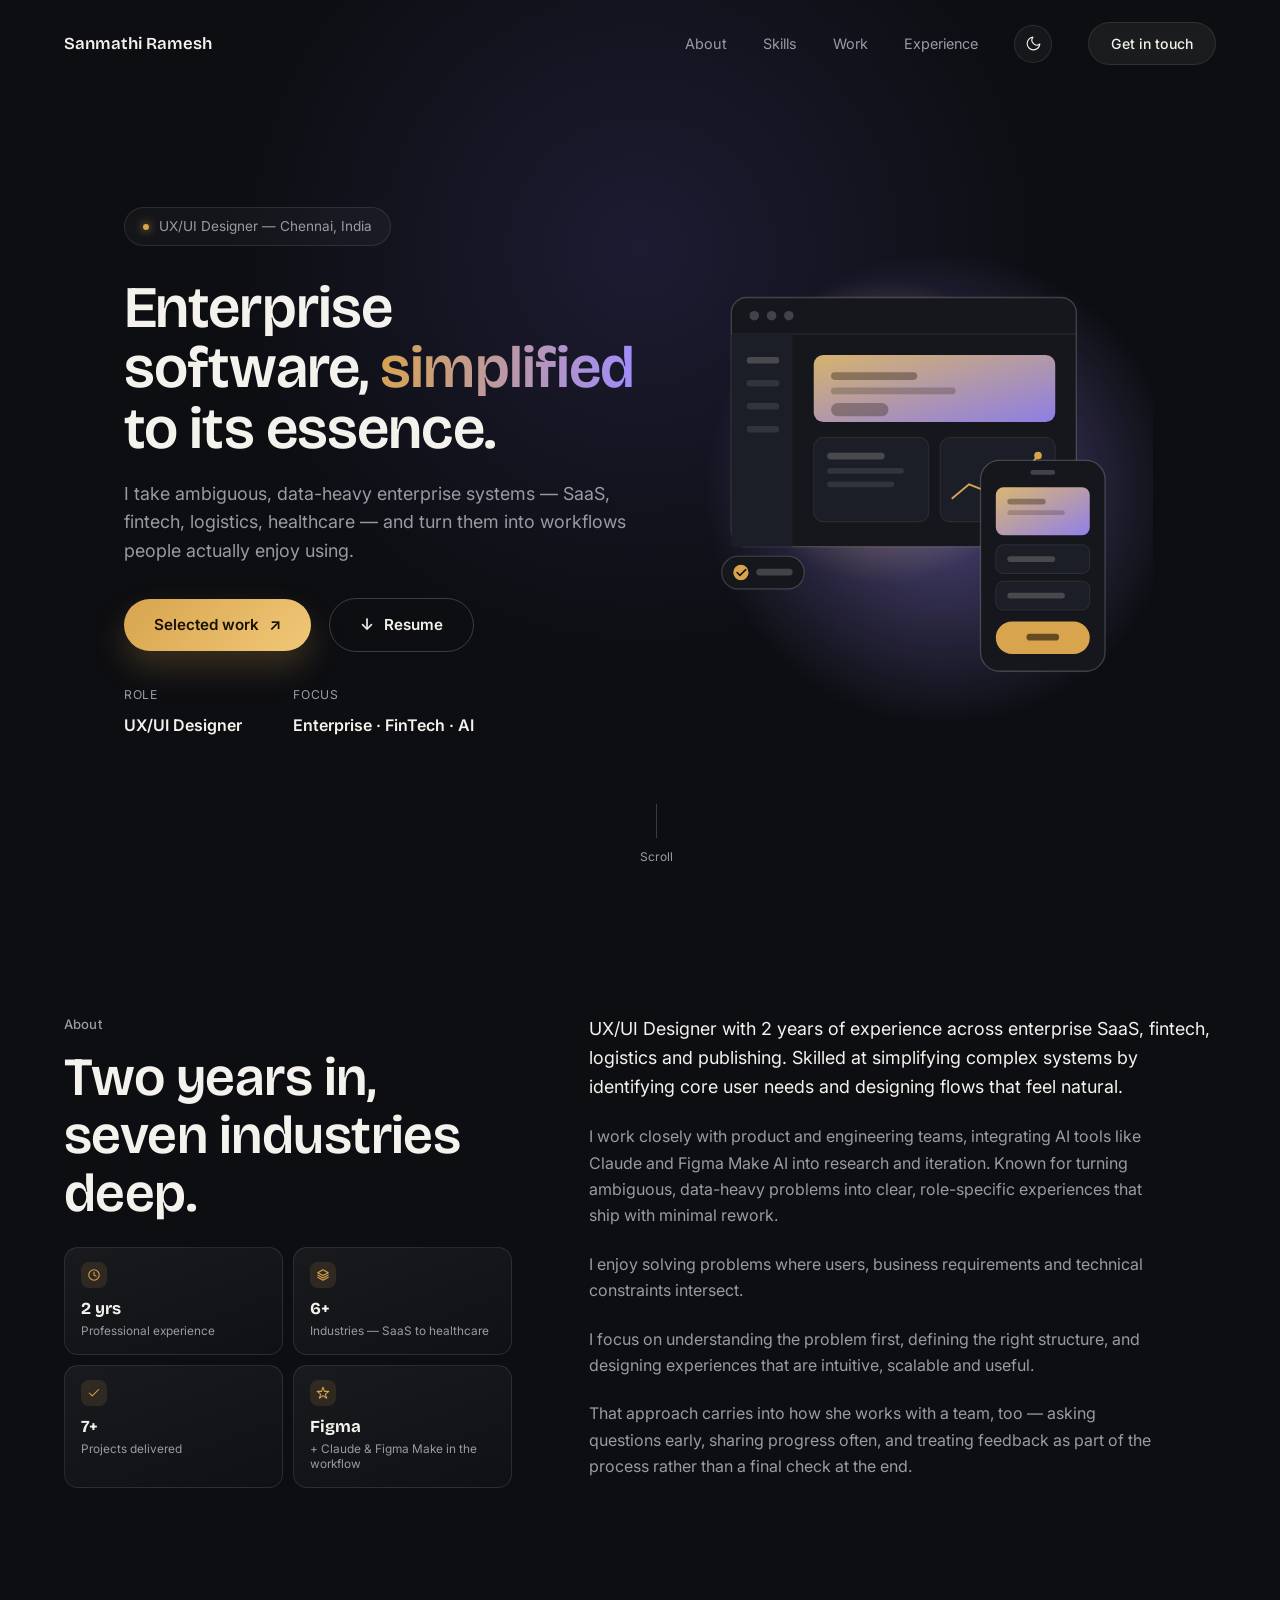
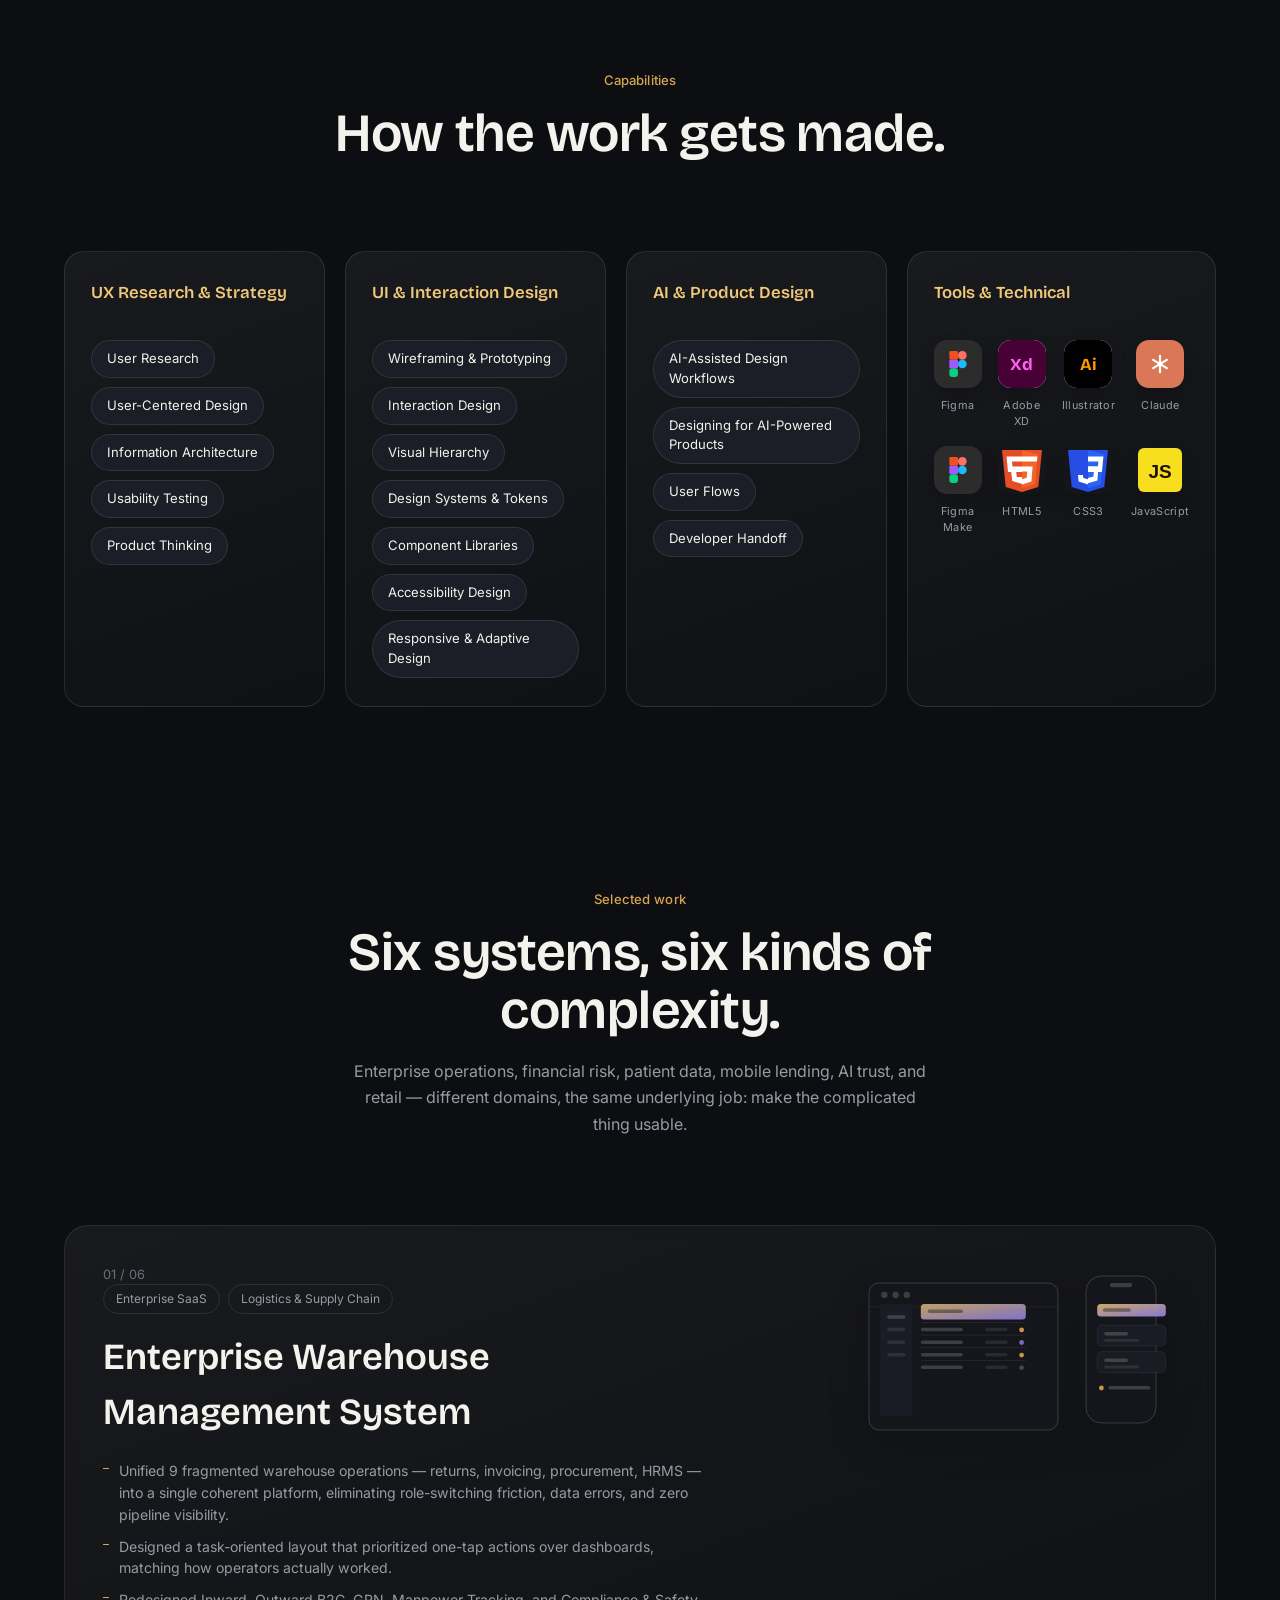
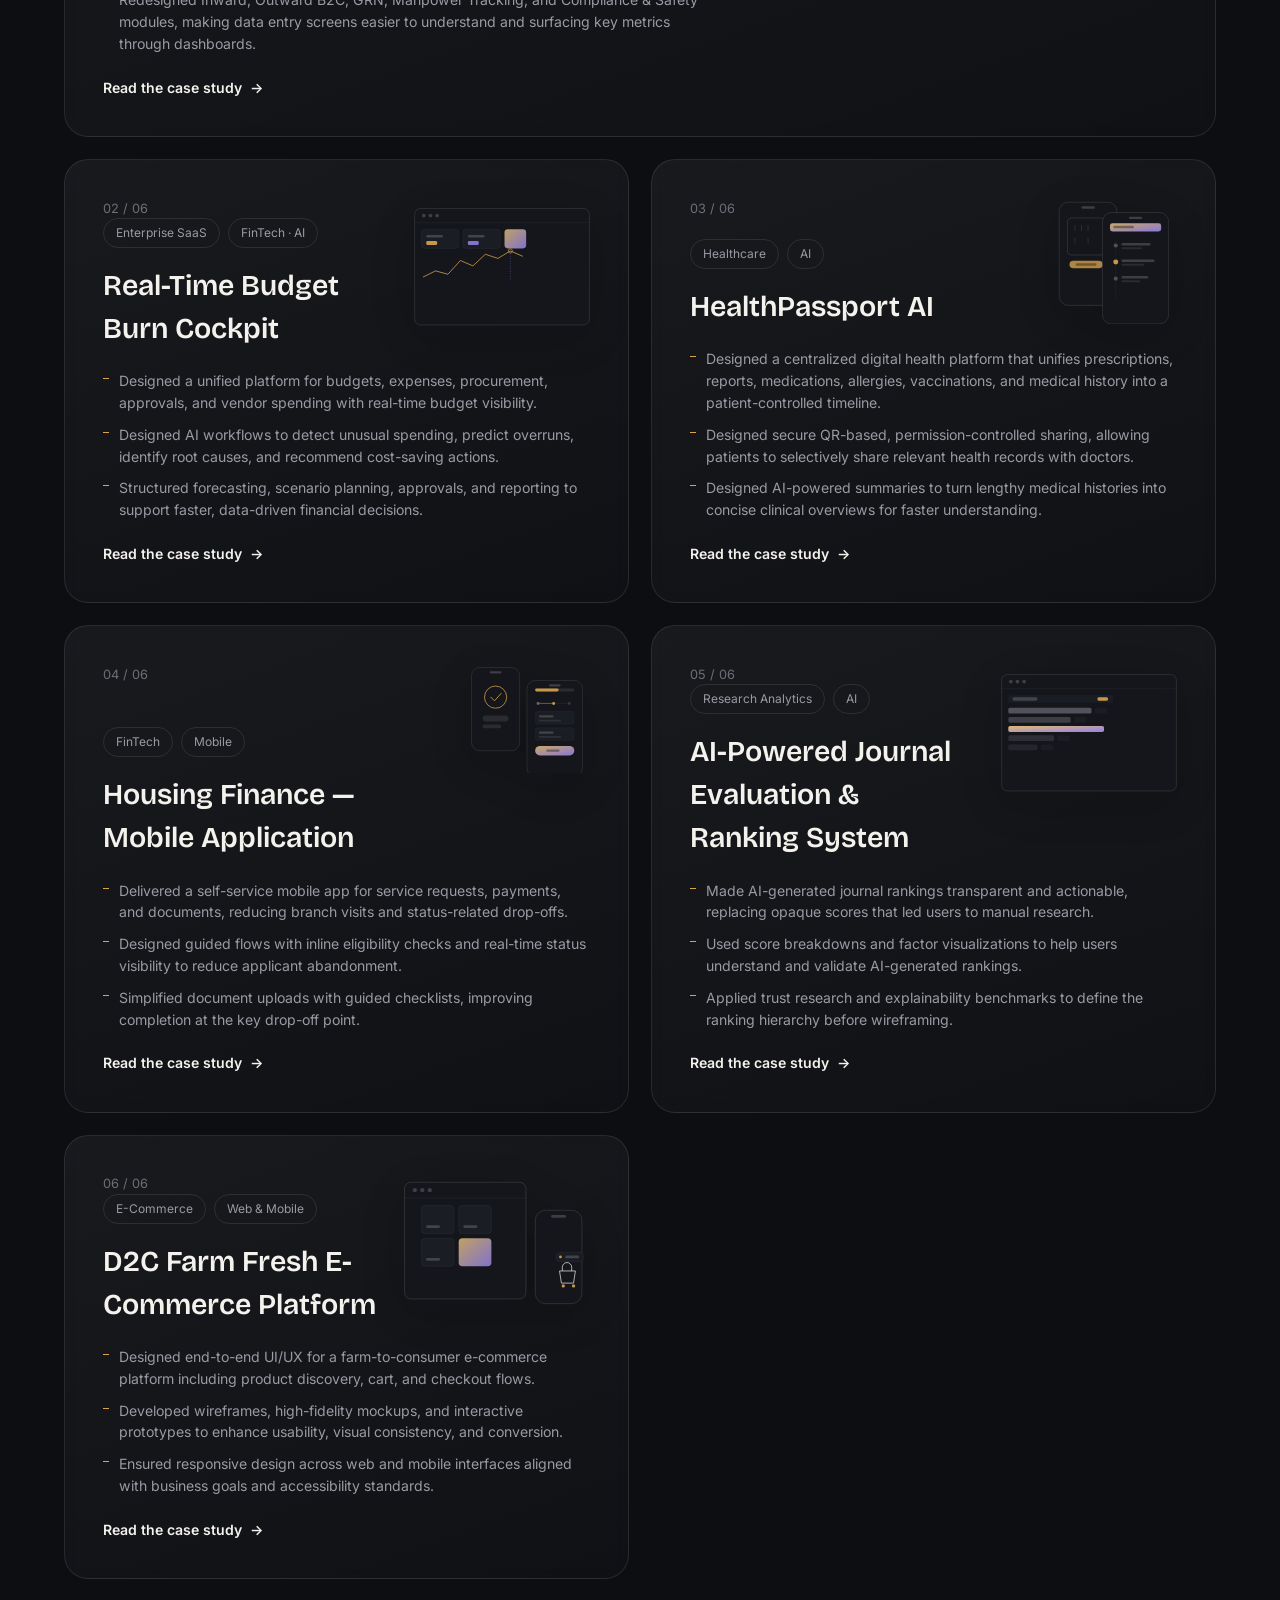
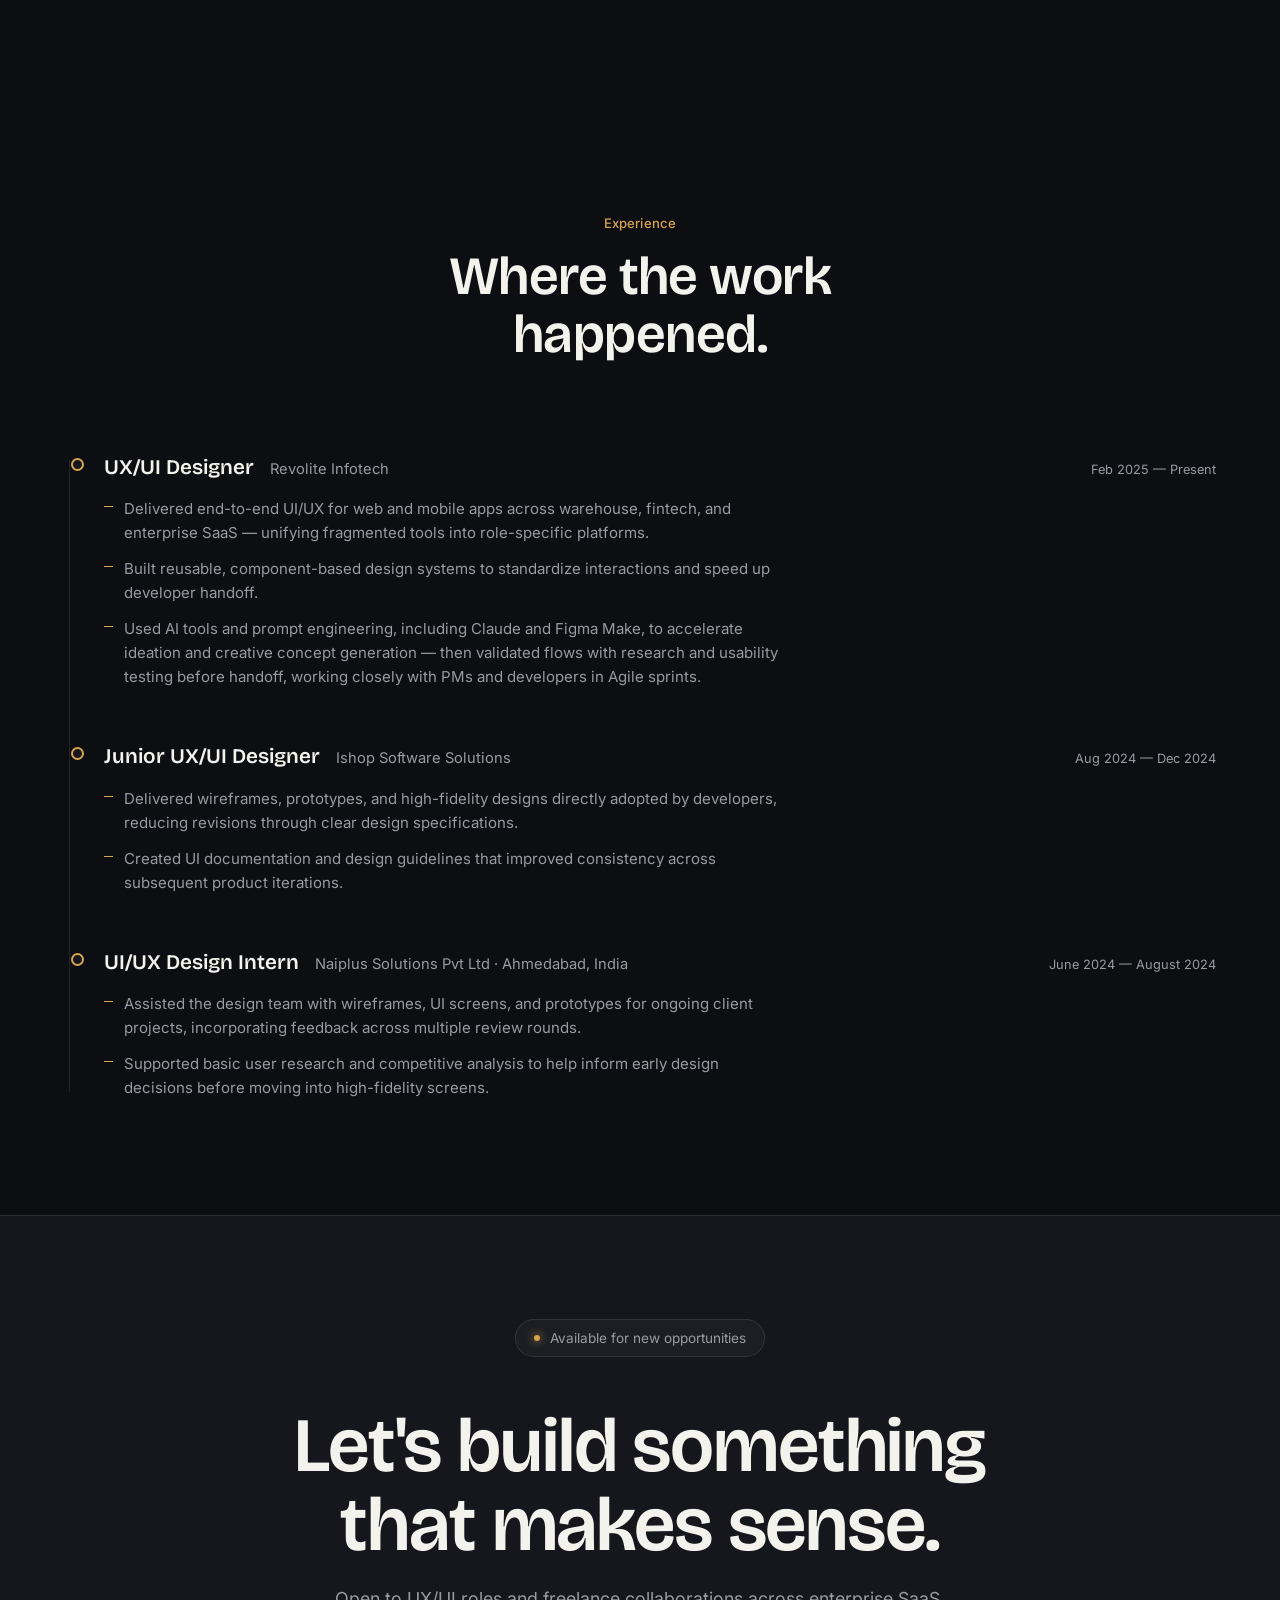
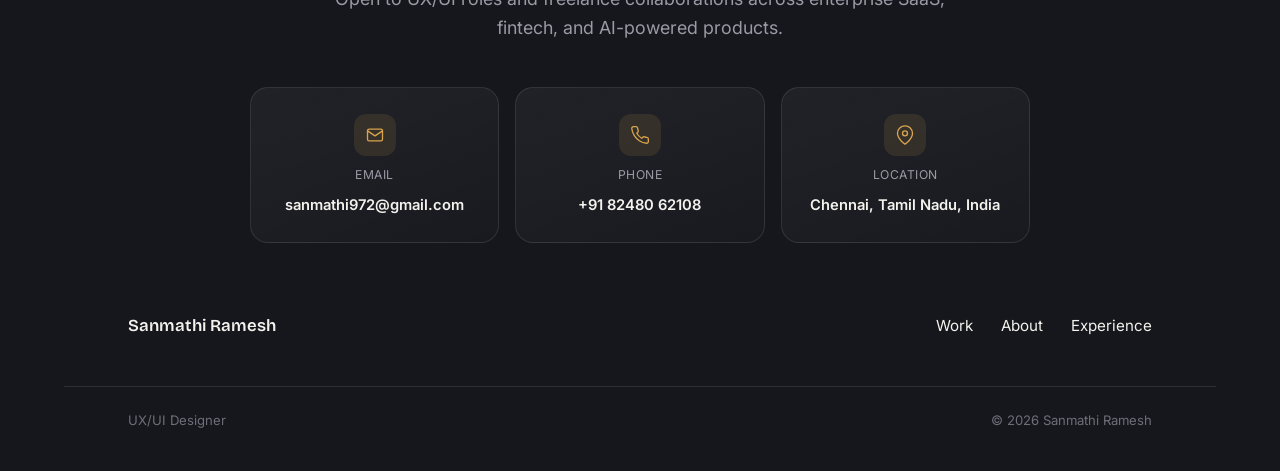
==== commit 36cf5139: "Add files via upload" ====
--- a/index.html
+++ b/index.html
@@ -323,12 +323,12 @@
   pointer-events:none; z-index:0;
 }
 .hero-inner{
-  position:relative; z-index:1; max-width: 800px;
-  display:flex; flex-direction:column; align-items:flex-start; text-align:left;
+  position:relative; z-index:1; max-width: 1160px;
+  display:grid; grid-template-columns: 1.05fr 0.95fr; gap: clamp(20px,4vw,60px);
+  align-items:center; text-align:left;
 }
 .hero-illustration{
-  align-self:center; margin-top: clamp(40px,6vw,64px);
-  width:100%; max-width:420px;
+  justify-self:center; width:100%; max-width:460px;
   opacity:0; animation: heroIllustrationIn 1.1s .3s var(--ease) forwards;
 }
 @keyframes heroIllustrationIn{ from{ opacity:0; transform: scale(0.92); } to{ opacity:1; transform:scale(1); } }
@@ -393,7 +393,7 @@
   margin-top: 64px;
 }
 @media (max-width: 900px){
-  .hero-inner{ align-items:center; text-align:center; }
+  .hero-inner{ grid-template-columns: 1fr; text-align:center; }
   .hero-text{ text-align:center; }
   .hero-headline{ max-width: 14ch; margin:0 auto; }
   .hero-sub{ margin-left:auto; margin-right:auto; }
@@ -509,6 +509,8 @@
 }
 .work-card:hover .work-diagram{ transform: translateY(-4px); opacity:1; }
 .work-card.featured .work-diagram{ width:28%; }
+.work-diagram.diagram-tall{ width:22%; }
+.work-card.featured .work-diagram.diagram-tall{ width:19%; }
 
 @media (max-width: 900px){
   .work-grid{ grid-template-columns: 1fr; }
@@ -828,12 +830,6 @@
   <circle cx="50" cy="347" r="8" fill="var(--accent)"></circle>
   <path d="M46 347 l3 3 l6 -6" stroke="#191204" stroke-width="1.6" fill="none" stroke-linecap="round" stroke-linejoin="round"></path>
   <rect x="66" y="343" width="38" height="7" rx="3.5" fill="var(--line-strong)"></rect>
-</g>
-
-<!-- floating cursor with click pulse -->
-<g class="hero-cursor">
-  <circle cx="235" cy="175" r="16" fill="none" stroke="var(--accent)" stroke-width="1.4" class="hero-pulse"></circle>
-  <path d="M230 160 L230 196 L238 188 L245 202 L251 199 L244 185 L256 185 Z" fill="var(--ink)" stroke="var(--bg)" stroke-width="1.5"></path>
 </g>
 </svg>
   </div>
@@ -1107,43 +1103,61 @@
       </linearGradient>
     </defs>
     <g class="d-illust">
-      <rect x="40" y="30" width="420" height="280" rx="14" fill="var(--bg-soft)" stroke="var(--line-strong)" stroke-width="1.4"></rect>
-      <line x1="40" y1="64" x2="460" y2="64" stroke="var(--line)" stroke-width="1"></line>
-      <circle cx="62" cy="47" r="4.5" fill="var(--dim-2)" opacity="0.5"></circle>
-      <circle cx="78" cy="47" r="4.5" fill="var(--dim-2)" opacity="0.5"></circle>
-      <circle cx="94" cy="47" r="4.5" fill="var(--dim-2)" opacity="0.5"></circle>
+      <rect x="20" y="30" width="270" height="210" rx="14" fill="var(--bg-soft)" stroke="var(--line-strong)" stroke-width="1.4"></rect>
+      <line x1="20" y1="64" x2="290" y2="64" stroke="var(--line)" stroke-width="1"></line>
+      <circle cx="42" cy="47" r="4.5" fill="var(--dim-2)" opacity="0.5"></circle>
+      <circle cx="58" cy="47" r="4.5" fill="var(--dim-2)" opacity="0.5"></circle>
+      <circle cx="74" cy="47" r="4.5" fill="var(--dim-2)" opacity="0.5"></circle>
       
-      <rect x="56" y="80" width="56" height="200" fill="var(--bg-elev)"></rect>
-      <rect x="70" y="100" width="30" height="6" rx="3" fill="var(--line-strong)"></rect>
-      <rect x="70" y="122" width="30" height="6" rx="3" fill="var(--line)"></rect>
-      <rect x="70" y="144" width="30" height="6" rx="3" fill="var(--line)"></rect>
-      <rect x="70" y="166" width="30" height="6" rx="3" fill="var(--line)"></rect>
-
-      <rect x="128" y="80" width="180" height="26" rx="6" fill="url(#cardGrad-wh)" opacity="0.85"></rect>
-      <rect x="140" y="90" width="60" height="6" rx="3" fill="#191204" opacity="0.4"></rect>
+      <rect x="36" y="60" width="46" height="160" fill="var(--bg-elev)"></rect>
+      <rect x="46" y="76" width="26" height="5" rx="2.5" fill="var(--line-strong)"></rect>
+      <rect x="46" y="94" width="26" height="5" rx="2.5" fill="var(--line)"></rect>
+      <rect x="46" y="112" width="26" height="5" rx="2.5" fill="var(--line)"></rect>
+      <rect x="46" y="130" width="26" height="5" rx="2.5" fill="var(--line)"></rect>
+
+      <rect x="94" y="60" width="150" height="22" rx="5" fill="url(#cardGrad-wh)" opacity="0.85"></rect>
+      <rect x="104" y="68" width="50" height="5" rx="2.5" fill="#191204" opacity="0.4"></rect>
 
       <g>
-        <rect x="128" y="118" width="180" height="1" fill="var(--line)"></rect>
-        <rect x="128" y="130" width="70" height="6" rx="3" fill="var(--line-strong)"></rect>
-        <rect x="230" y="130" width="40" height="6" rx="3" fill="var(--line)"></rect>
-        <rect x="128" y="118" width="180" height="1" fill="var(--line)"></rect>
-
-        <rect x="128" y="150" width="70" height="6" rx="3" fill="var(--line-strong)"></rect>
-        <rect x="230" y="150" width="40" height="6" rx="3" fill="var(--line)"></rect>
-        <rect x="128" y="142" width="180" height="1" fill="var(--line)"></rect>
-
-        <rect x="128" y="170" width="70" height="6" rx="3" fill="var(--line-strong)"></rect>
-        <rect x="230" y="170" width="40" height="6" rx="3" fill="var(--line)"></rect>
-        <rect x="128" y="162" width="180" height="1" fill="var(--line)"></rect>
-
-        <rect x="128" y="190" width="70" height="6" rx="3" fill="var(--line-strong)"></rect>
-        <rect x="230" y="190" width="40" height="6" rx="3" fill="var(--line)"></rect>
-        <rect x="128" y="182" width="180" height="1" fill="var(--line)"></rect>
+        <rect x="94" y="94" width="60" height="5" rx="2.5" fill="var(--line-strong)"></rect>
+        <rect x="186" y="94" width="32" height="5" rx="2.5" fill="var(--line)"></rect>
+        <rect x="94" y="86" width="150" height="1" fill="var(--line)"></rect>
+
+        <rect x="94" y="112" width="60" height="5" rx="2.5" fill="var(--line-strong)"></rect>
+        <rect x="186" y="112" width="32" height="5" rx="2.5" fill="var(--line)"></rect>
+        <rect x="94" y="104" width="150" height="1" fill="var(--line)"></rect>
+
+        <rect x="94" y="130" width="60" height="5" rx="2.5" fill="var(--line-strong)"></rect>
+        <rect x="186" y="130" width="32" height="5" rx="2.5" fill="var(--line)"></rect>
+        <rect x="94" y="122" width="150" height="1" fill="var(--line)"></rect>
+
+        <rect x="94" y="148" width="60" height="5" rx="2.5" fill="var(--line-strong)"></rect>
+        <rect x="186" y="148" width="32" height="5" rx="2.5" fill="var(--line)"></rect>
+        <rect x="94" y="140" width="150" height="1" fill="var(--line)"></rect>
       </g>
-      <circle cx="290" cy="133" r="4" fill="var(--accent)"></circle>
-      <circle cx="290" cy="153" r="4" fill="var(--violet-2)" opacity="0.8"></circle>
-      <circle cx="290" cy="173" r="4" fill="var(--accent)"></circle>
-      <circle cx="290" cy="193" r="4" fill="var(--dim-2)" opacity="0.6"></circle>
+      <circle cx="238" cy="97" r="3.4" fill="var(--accent)"></circle>
+      <circle cx="238" cy="115" r="3.4" fill="var(--violet-2)" opacity="0.8"></circle>
+      <circle cx="238" cy="133" r="3.4" fill="var(--accent)"></circle>
+      <circle cx="238" cy="151" r="3.4" fill="var(--dim-2)" opacity="0.6"></circle>
+    
+    </g>
+    <g class="d-illust">
+      <rect x="330" y="20" width="100" height="210" rx="22" fill="var(--bg-soft)" stroke="var(--line-strong)" stroke-width="1.4"></rect>
+      <rect x="364.0" y="30" width="32" height="6" rx="3" fill="var(--dim-2)" opacity="0.5"></rect>
+      
+      <rect x="346" y="60" width="98" height="18" rx="5" fill="url(#cardGrad-wh)" opacity="0.9"></rect>
+      <rect x="354" y="66" width="40" height="5" rx="2.5" fill="#191204" opacity="0.4"></rect>
+
+      <rect x="346" y="90" width="98" height="30" rx="7" fill="var(--bg-elev)" stroke="var(--line)" stroke-width="1"></rect>
+      <rect x="356" y="100" width="34" height="5" rx="2.5" fill="var(--line-strong)"></rect>
+      <rect x="356" y="110" width="50" height="4" rx="2" fill="var(--line)"></rect>
+
+      <rect x="346" y="128" width="98" height="30" rx="7" fill="var(--bg-elev)" stroke="var(--line)" stroke-width="1"></rect>
+      <rect x="356" y="138" width="34" height="5" rx="2.5" fill="var(--line-strong)"></rect>
+      <rect x="356" y="148" width="50" height="4" rx="2" fill="var(--line)"></rect>
+
+      <circle cx="352" cy="180" r="3.4" fill="var(--accent)"></circle>
+      <rect x="362" y="177" width="60" height="5" rx="2.5" fill="var(--line-strong)"></rect>
     
     </g></svg>
       </a>
@@ -1197,47 +1211,47 @@
 
       <!-- 03 HEALTHPASSPORT -->
       <a class="work-card reveal" href="#work">
-        <svg class="work-diagram diagram-landscape" viewBox="40 0 340 320" xmlns="http://www.w3.org/2000/svg"><defs>
+        <svg class="work-diagram diagram-tall" viewBox="45 10 300 310" xmlns="http://www.w3.org/2000/svg"><defs>
       <linearGradient id="cardGrad-hp" x1="0%" y1="0%" x2="100%" y2="100%">
         <stop offset="0%" stop-color="#F0C878"></stop>
         <stop offset="100%" stop-color="#9F8CFF"></stop>
       </linearGradient>
     </defs>
     <g class="d-illust">
-      <rect x="55" y="15" width="130" height="230" rx="22" fill="var(--bg-soft)" stroke="var(--line-strong)" stroke-width="1.4"></rect>
-      <rect x="104.0" y="25" width="32" height="6" rx="3" fill="var(--dim-2)" opacity="0.5"></rect>
+      <rect x="60" y="25" width="140" height="250" rx="22" fill="var(--bg-soft)" stroke="var(--line-strong)" stroke-width="1.4"></rect>
+      <rect x="114.0" y="35" width="32" height="6" rx="3" fill="var(--dim-2)" opacity="0.5"></rect>
       
-      <rect x="75" y="53" width="90" height="90" rx="10" fill="none" stroke="var(--line-strong)" stroke-width="1.4"></rect>
+      <rect x="80" y="63" width="90" height="90" rx="10" fill="none" stroke="var(--line-strong)" stroke-width="1.4"></rect>
       <g stroke="var(--line-strong)" stroke-width="1.4" fill="none">
-        <line x1="93" y1="71" x2="93" y2="85"></line>
-        <line x1="109" y1="71" x2="109" y2="85"></line>
-        <line x1="125" y1="71" x2="125" y2="85"></line>
-        <line x1="93" y1="101" x2="93" y2="115"></line>
-        <line x1="125" y1="101" x2="125" y2="115"></line>
+        <line x1="98" y1="81" x2="98" y2="95"></line>
+        <line x1="114" y1="81" x2="114" y2="95"></line>
+        <line x1="130" y1="81" x2="130" y2="95"></line>
+        <line x1="98" y1="111" x2="98" y2="125"></line>
+        <line x1="130" y1="111" x2="130" y2="125"></line>
       </g>
-      <rect x="80" y="157" width="80" height="18" rx="9" fill="var(--accent)" opacity="0.85"></rect>
-      <rect x="95" y="163" width="50" height="6" rx="3" fill="#191204" opacity="0.4"></rect>
+      <rect x="85" y="167" width="80" height="18" rx="9" fill="var(--accent)" opacity="0.85"></rect>
+      <rect x="100" y="173" width="50" height="6" rx="3" fill="#191204" opacity="0.4"></rect>
     
     </g>
     <g class="d-illust">
-      <rect x="205" y="55" width="150" height="260" rx="22" fill="var(--bg-soft)" stroke="var(--line-strong)" stroke-width="1.4"></rect>
-      <rect x="264.0" y="65" width="32" height="6" rx="3" fill="var(--dim-2)" opacity="0.5"></rect>
+      <rect x="165" y="50" width="160" height="270" rx="22" fill="var(--bg-soft)" stroke="var(--line-strong)" stroke-width="1.4"></rect>
+      <rect x="229.0" y="60" width="32" height="6" rx="3" fill="var(--dim-2)" opacity="0.5"></rect>
       
-      <rect x="223" y="81" width="114" height="20" rx="6" fill="url(#cardGrad-hp)" opacity="0.9"></rect>
-      <rect x="231" y="87" width="50" height="6" rx="3" fill="#191204" opacity="0.4"></rect>
-
-      <line x1="237" y1="125" x2="237" y2="263" stroke="var(--line)" stroke-width="1"></line>
-      <circle cx="237" cy="135" r="5" fill="var(--dim-2)" opacity="0.7"></circle>
-      <rect x="251" y="129" width="70" height="6" rx="3" fill="var(--line-strong)"></rect>
-      <rect x="251" y="139" width="50" height="5" rx="2.5" fill="var(--line)"></rect>
-
-      <circle cx="237" cy="175" r="6" fill="var(--accent)"></circle>
-      <rect x="251" y="169" width="80" height="6" rx="3" fill="var(--line-strong)"></rect>
-      <rect x="251" y="179" width="55" height="5" rx="2.5" fill="var(--line)"></rect>
-
-      <circle cx="237" cy="215" r="5" fill="var(--dim-2)" opacity="0.7"></circle>
-      <rect x="251" y="209" width="65" height="6" rx="3" fill="var(--line-strong)"></rect>
-      <rect x="251" y="219" width="45" height="5" rx="2.5" fill="var(--line)"></rect>
+      <rect x="183" y="76" width="124" height="20" rx="6" fill="url(#cardGrad-hp)" opacity="0.9"></rect>
+      <rect x="191" y="82" width="50" height="6" rx="3" fill="#191204" opacity="0.4"></rect>
+
+      <line x1="197" y1="120" x2="197" y2="258" stroke="var(--line)" stroke-width="1"></line>
+      <circle cx="197" cy="130" r="5" fill="var(--dim-2)" opacity="0.7"></circle>
+      <rect x="211" y="124" width="70" height="6" rx="3" fill="var(--line-strong)"></rect>
+      <rect x="211" y="134" width="50" height="5" rx="2.5" fill="var(--line)"></rect>
+
+      <circle cx="197" cy="170" r="6" fill="var(--accent)"></circle>
+      <rect x="211" y="164" width="80" height="6" rx="3" fill="var(--line-strong)"></rect>
+      <rect x="211" y="174" width="55" height="5" rx="2.5" fill="var(--line)"></rect>
+
+      <circle cx="197" cy="210" r="5" fill="var(--dim-2)" opacity="0.7"></circle>
+      <rect x="211" y="204" width="65" height="6" rx="3" fill="var(--line-strong)"></rect>
+      <rect x="211" y="214" width="45" height="5" rx="2.5" fill="var(--line)"></rect>
     
     </g></svg>
         <span class="w-index">03 / 06</span>
@@ -1253,7 +1267,7 @@
 
       <!-- 04 HOUSING FINANCE -->
       <a class="work-card reveal" href="#work">
-        <svg class="work-diagram diagram-landscape" viewBox="35 5 335 300" xmlns="http://www.w3.org/2000/svg"><defs>
+        <svg class="work-diagram diagram-tall" viewBox="35 5 335 300" xmlns="http://www.w3.org/2000/svg"><defs>
       <linearGradient id="cardGrad-hf" x1="0%" y1="0%" x2="100%" y2="100%">
         <stop offset="0%" stop-color="#F0C878"></stop>
         <stop offset="100%" stop-color="#9F8CFF"></stop>
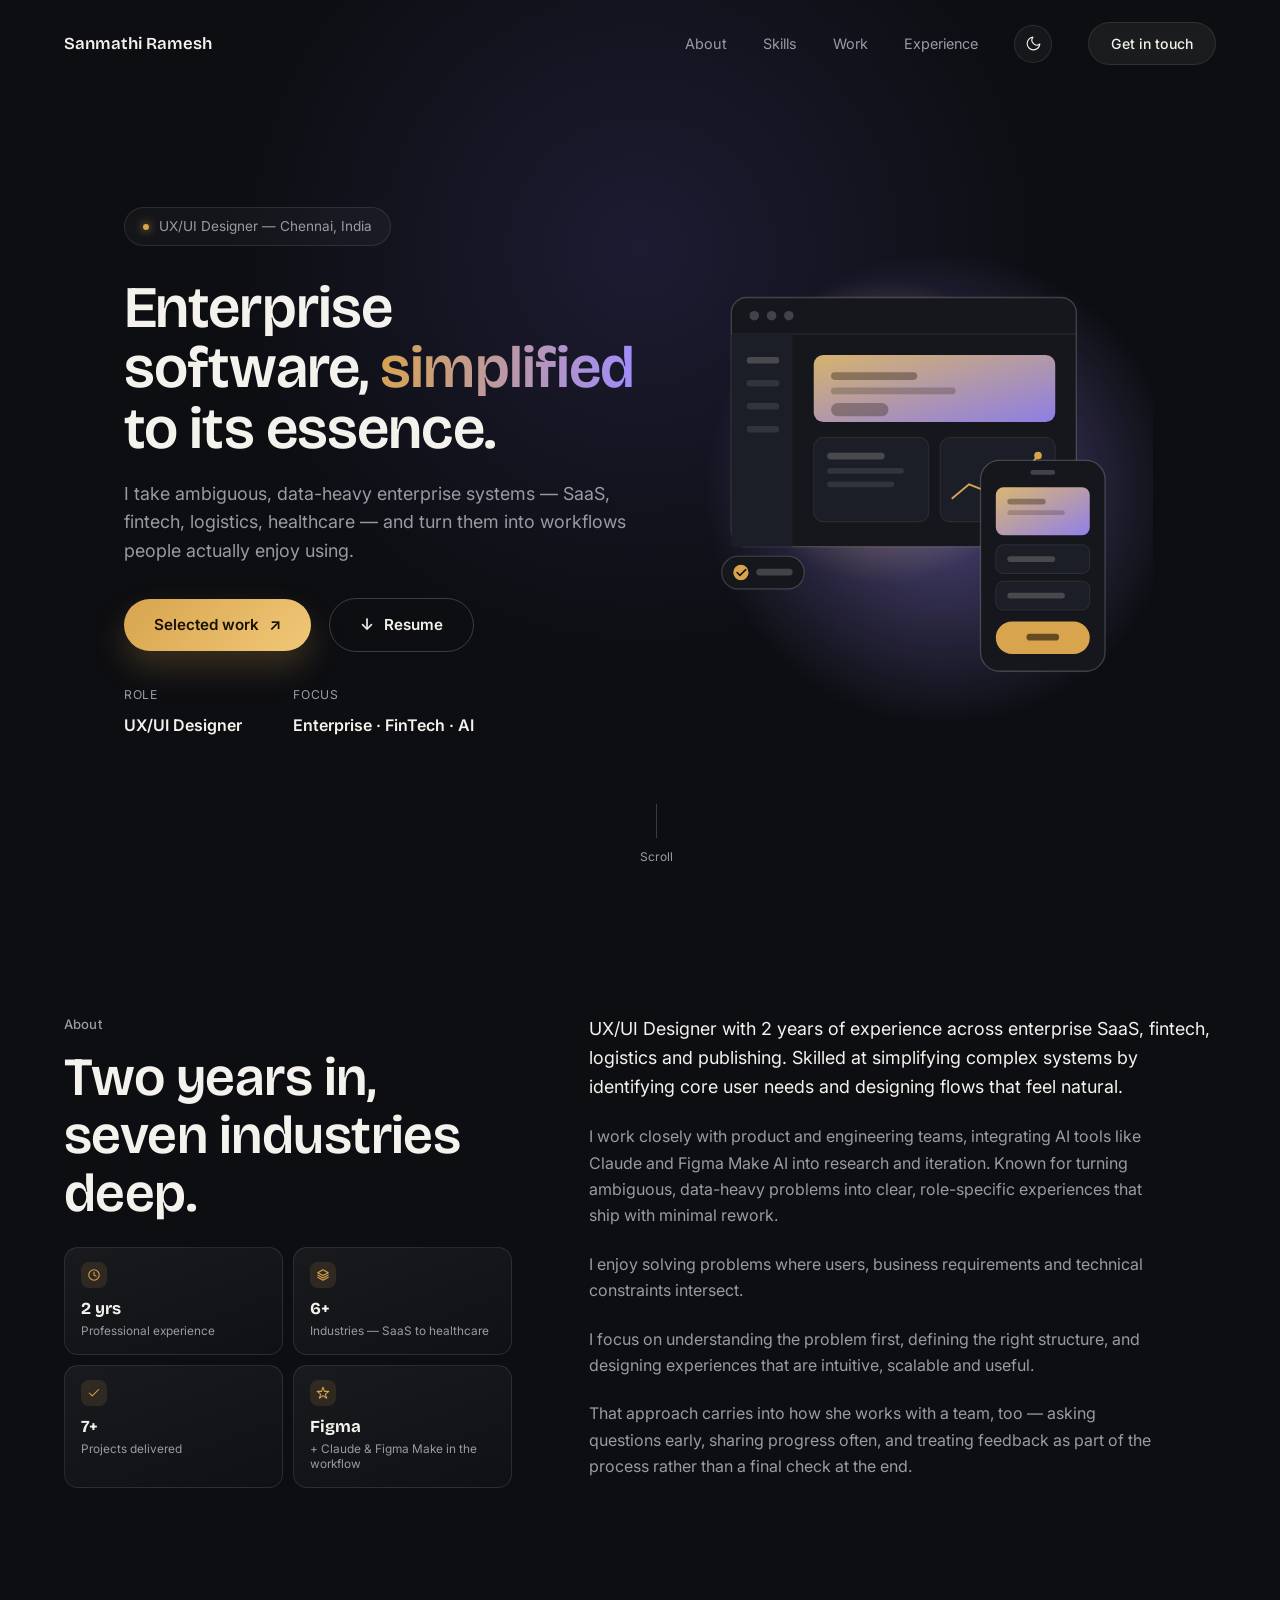
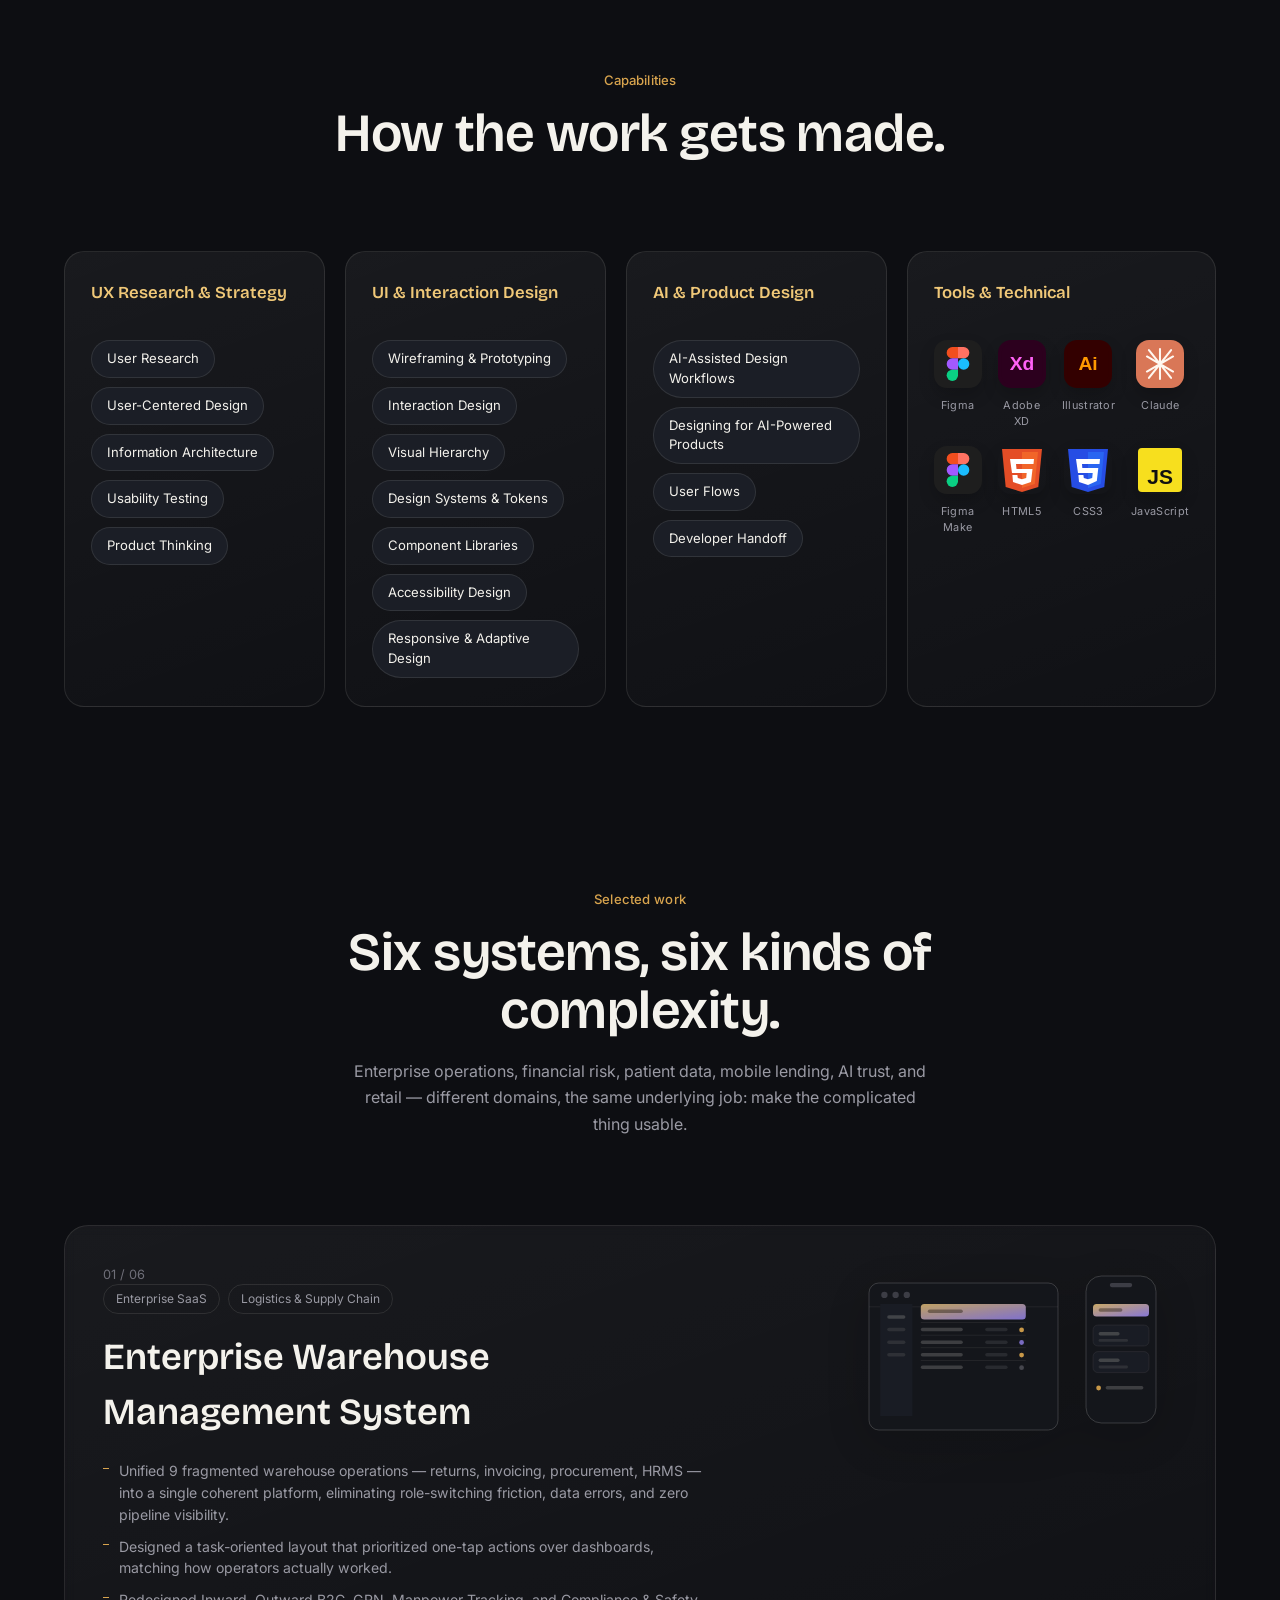
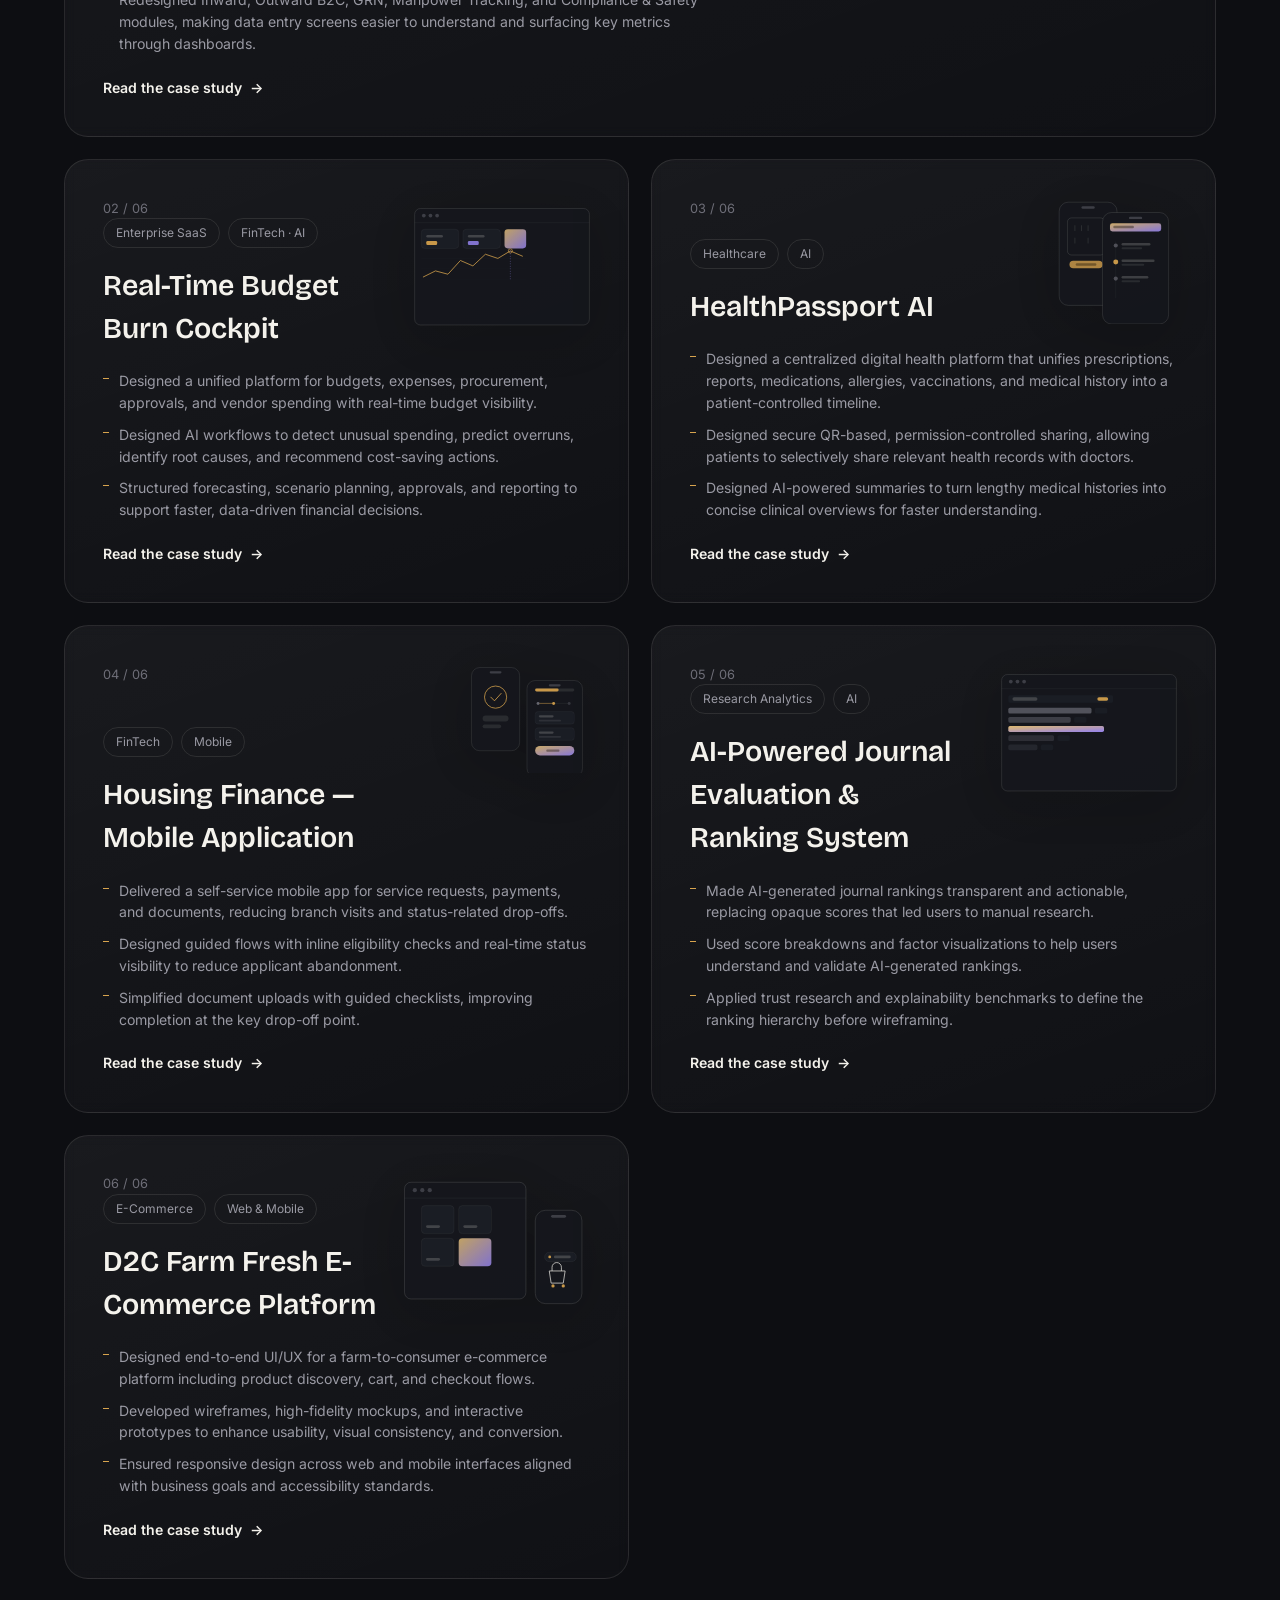
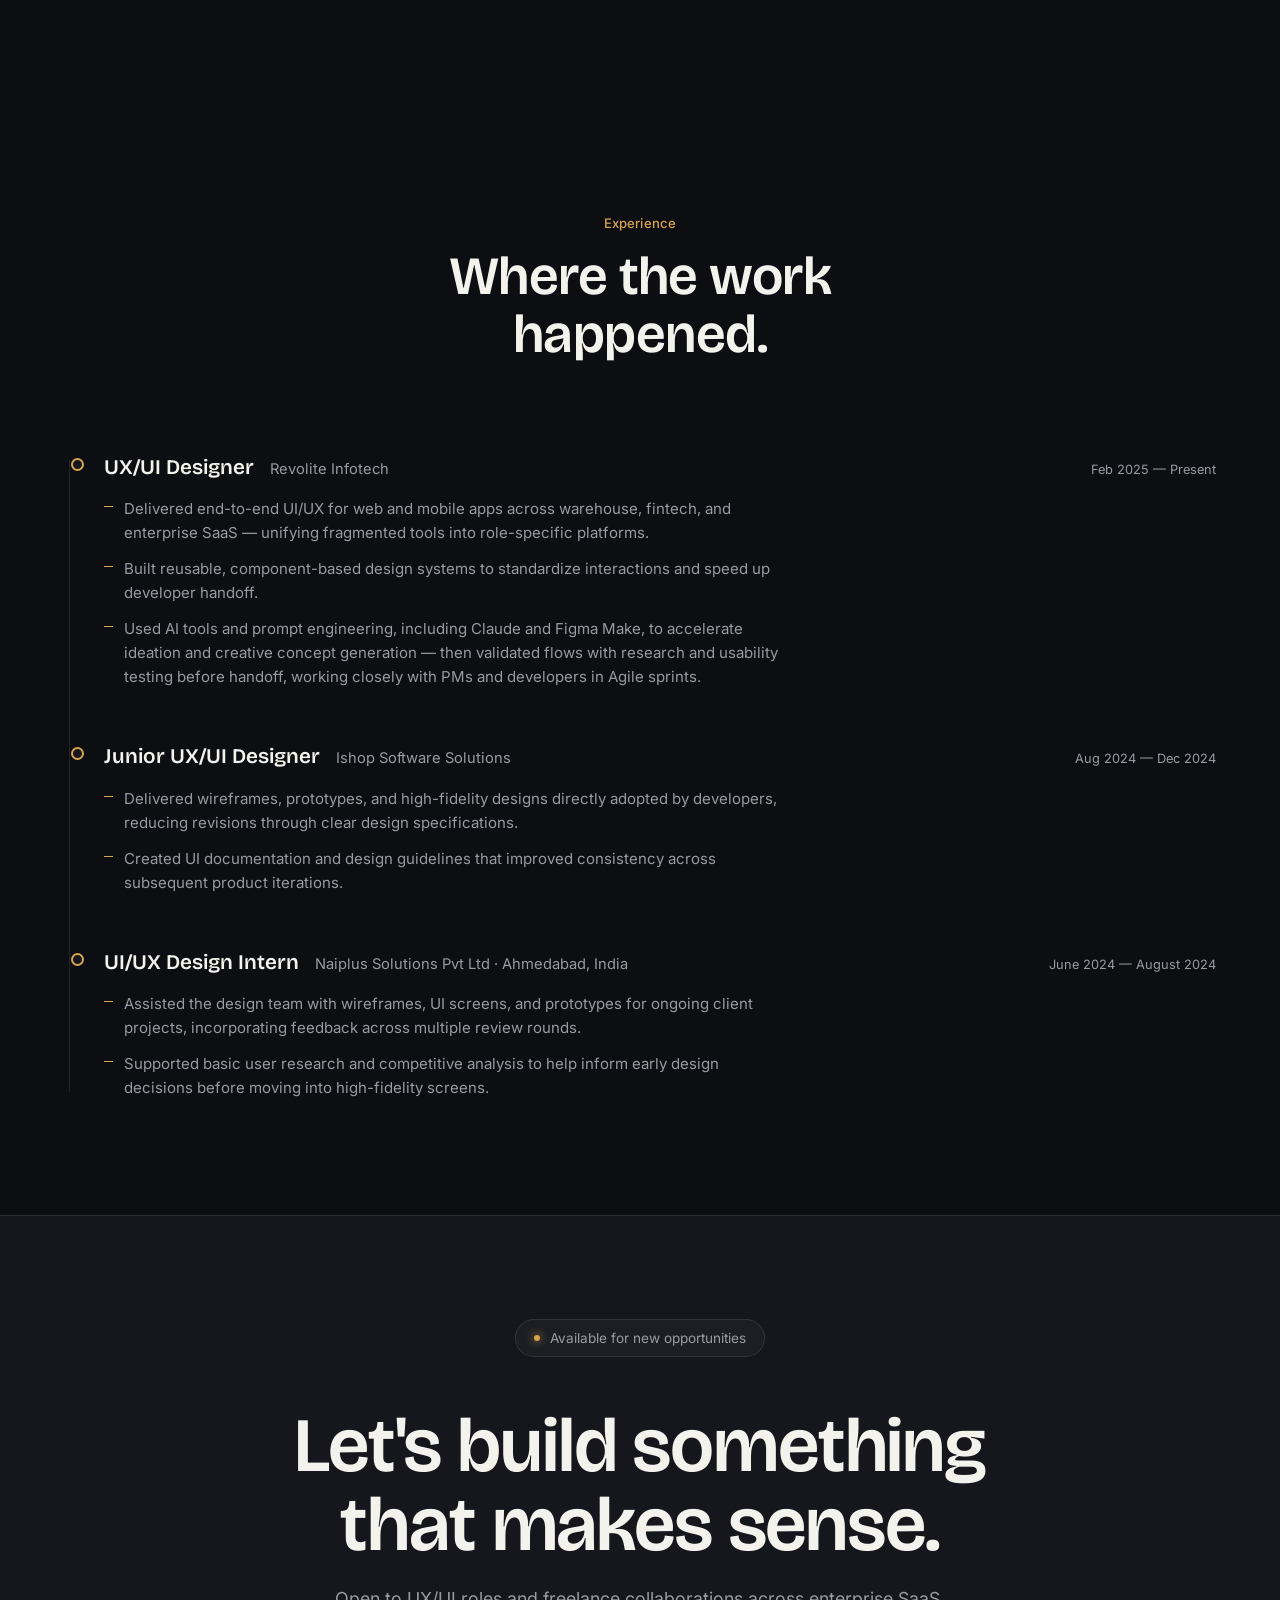
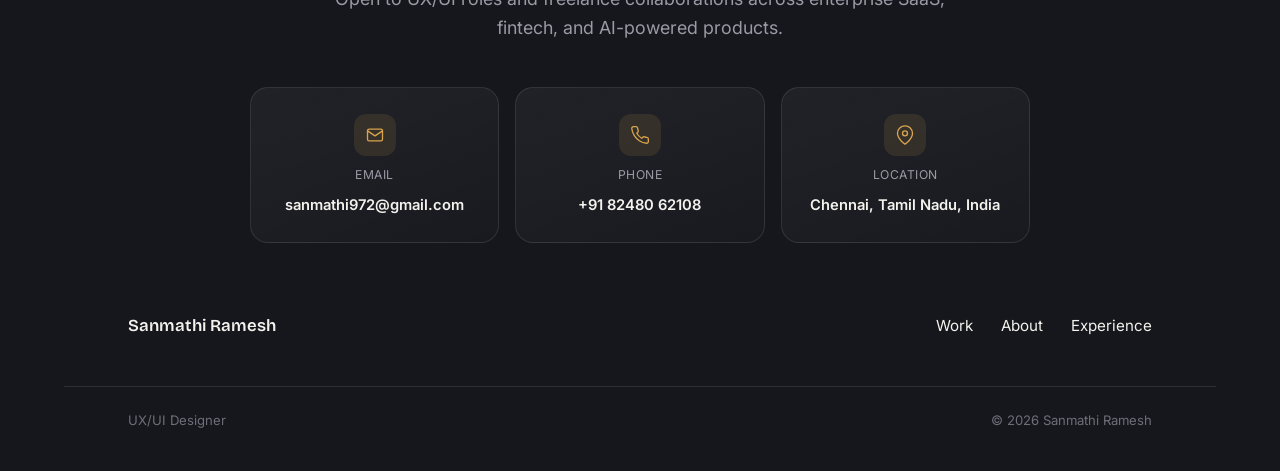
==== commit a8951d24: "Add files via upload" ====
--- a/index.html
+++ b/index.html
@@ -521,6 +521,11 @@
     position:static; display:block; order:-1;
     width:56%; margin:0 auto 22px;
     right:auto; top:auto; left:auto; transform:none;
+  }
+  /* Mobile override: featured desktop width (28%) must not override the shared mobile width. */
+  .work-card.featured .work-diagram,
+  .work-card.featured .work-diagram.diagram-tall{
+    width:56%;
   }
   .work-card:hover .work-diagram{ transform: translateY(-4px); }
 }
@@ -963,106 +968,63 @@
         <h4>Tools &amp; Technical</h4>
         <div class="tool-grid">
           <div class="tool-tile">
-            <div class="tool-icon" style="background:#2C2C2C;">
-              <img src="https://cdn.simpleicons.org/figma" alt="Figma" width="26" height="26"
-                   onerror="this.style.display='none'; this.nextElementSibling.style.display='flex';">
-              <svg viewBox="0 0 24 36" width="26" height="26" style="display:none;">
-                <rect x="0" y="0" width="12" height="12" rx="2" fill="#F24E1E"/>
-                <circle cx="18" cy="6" r="6" fill="#FF7262"/>
-                <rect x="0" y="12" width="12" height="12" rx="2" fill="#A259FF"/>
+            <div class="tool-icon" style="background:#1E1E1E;">
+              <svg viewBox="0 0 24 36" width="28" height="34" aria-label="Figma logo" role="img">
+                <path fill="#F24E1E" d="M0 6a6 6 0 0 1 6-6h6v12H6A6 6 0 0 1 0 6Z"/>
+                <path fill="#FF7262" d="M12 0h6a6 6 0 1 1 0 12h-6Z"/>
+                <path fill="#A259FF" d="M0 18a6 6 0 0 1 6-6h6v12H6a6 6 0 0 1-6-6Z"/>
                 <circle cx="18" cy="18" r="6" fill="#1ABCFE"/>
-                <rect x="0" y="24" width="12" height="12" rx="4" fill="#0ACF83"/>
+                <path fill="#0ACF83" d="M0 30a6 6 0 0 1 6-6h6v6a6 6 0 1 1-12 0Z"/>
               </svg>
-            </div>
-            <span class="tool-label">Figma</span>
+            </div><span class="tool-label">Figma</span>
           </div>
           <div class="tool-tile">
-            <div class="tool-icon" style="background:#fff;">
-              <img src="https://cdn.simpleicons.org/adobexd" alt="Adobe XD" width="28" height="28"
-                   onerror="this.style.display='none'; this.nextElementSibling.style.display='flex';">
-              <div style="display:none; width:100%; height:100%; align-items:center; justify-content:center; background:#470137; border-radius:13px;">
-                <span style="color:#FF61F6; font-family:var(--serif); font-weight:700;">Xd</span>
-              </div>
-            </div>
-            <span class="tool-label">Adobe XD</span>
+            <div class="tool-icon" style="background:#2C001E;">
+              <svg viewBox="0 0 48 48" width="42" height="42" role="img" aria-label="Adobe XD logo">
+                <rect x="1" y="1" width="46" height="46" rx="9" fill="#2C001E"/>
+                <text x="24" y="31" text-anchor="middle" font-family="Arial,sans-serif" font-size="22" font-weight="700" fill="#FF61F6">Xd</text>
+              </svg>
+            </div><span class="tool-label">Adobe XD</span>
           </div>
           <div class="tool-tile">
-            <div class="tool-icon" style="background:#fff;">
-              <img src="https://cdn.simpleicons.org/adobeillustrator" alt="Adobe Illustrator" width="28" height="28"
-                   onerror="this.style.display='none'; this.nextElementSibling.style.display='flex';">
-              <div style="display:none; width:100%; height:100%; align-items:center; justify-content:center; background:#000; border-radius:13px;">
-                <span style="color:#FF9A00; font-family:var(--serif); font-weight:700;">Ai</span>
-              </div>
-            </div>
-            <span class="tool-label">Illustrator</span>
+            <div class="tool-icon" style="background:#330000;">
+              <svg viewBox="0 0 48 48" width="42" height="42" role="img" aria-label="Adobe Illustrator logo">
+                <rect x="1" y="1" width="46" height="46" rx="9" fill="#330000"/>
+                <text x="24" y="31" text-anchor="middle" font-family="Arial,sans-serif" font-size="22" font-weight="700" fill="#FF9A00">Ai</text>
+              </svg>
+            </div><span class="tool-label">Illustrator</span>
           </div>
           <div class="tool-tile">
-            <div class="tool-icon" style="background:#DA7756;">
-              <img src="https://cdn.simpleicons.org/anthropic/ffffff" alt="Claude" width="24" height="24"
-                   onerror="this.style.display='none'; this.nextElementSibling.style.display='flex';">
-              <svg viewBox="0 0 24 24" width="22" height="22" style="display:none;">
-                <g stroke="#fff" stroke-width="2.4" stroke-linecap="round">
-                  <line x1="12" y1="3" x2="12" y2="21"></line>
-                  <line x1="4.5" y1="7.5" x2="19.5" y2="16.5"></line>
-                  <line x1="19.5" y1="7.5" x2="4.5" y2="16.5"></line>
+            <div class="tool-icon" style="background:#D97757;">
+              <svg viewBox="0 0 48 48" width="38" height="38" role="img" aria-label="Claude logo">
+                <g fill="none" stroke="#FFF8F1" stroke-width="2.6" stroke-linecap="round">
+                  <path d="M24 5v38M7.5 14.5l33 19M40.5 14.5l-33 19M10 6.5l28 35M38 6.5l-28 35"/>
                 </g>
               </svg>
-            </div>
-            <span class="tool-label">Claude</span>
+            </div><span class="tool-label">Claude</span>
           </div>
           <div class="tool-tile">
-            <div class="tool-icon" style="background:#2C2C2C;">
-              <img src="https://cdn.simpleicons.org/figma" alt="Figma Make" width="26" height="26"
-                   onerror="this.style.display='none'; this.nextElementSibling.style.display='flex';">
-              <svg viewBox="0 0 24 36" width="26" height="26" style="display:none;">
-                <rect x="0" y="0" width="12" height="12" rx="2" fill="#F24E1E"/>
-                <circle cx="18" cy="6" r="6" fill="#FF7262"/>
-                <rect x="0" y="12" width="12" height="12" rx="2" fill="#A259FF"/>
-                <circle cx="18" cy="18" r="6" fill="#1ABCFE"/>
-                <rect x="0" y="24" width="12" height="12" rx="4" fill="#0ACF83"/>
+            <div class="tool-icon" style="background:#1E1E1E;">
+              <svg viewBox="0 0 24 36" width="28" height="34" role="img" aria-label="Figma Make logo">
+                <path fill="#F24E1E" d="M0 6a6 6 0 0 1 6-6h6v12H6A6 6 0 0 1 0 6Z"/><path fill="#FF7262" d="M12 0h6a6 6 0 1 1 0 12h-6Z"/>
+                <path fill="#A259FF" d="M0 18a6 6 0 0 1 6-6h6v12H6a6 6 0 0 1-6-6Z"/><circle cx="18" cy="18" r="6" fill="#1ABCFE"/><path fill="#0ACF83" d="M0 30a6 6 0 0 1 6-6h6v6a6 6 0 1 1-12 0Z"/>
               </svg>
-            </div>
-            <span class="tool-label">Figma Make</span>
+            </div><span class="tool-label">Figma Make</span>
           </div>
           <div class="tool-tile">
-            <div class="tool-icon" style="background:none; padding:0;">
-              <img src="https://cdn.simpleicons.org/html5" alt="HTML5" width="48" height="48"
-                   onerror="this.style.display='none'; this.nextElementSibling.style.display='block';">
-              <svg viewBox="0 0 48 48" width="48" height="48" style="display:none;">
-                <path d="M4 4 L44 4 L40.3 41 L24 46 L7.7 41 Z" fill="#E44D26"/>
-                <path d="M24 4 L24 42.2 L36.9 38.6 L39.9 8.2 Z" fill="#F16529"/>
-                <path d="M24 20.5 H14.5 L14 15.5 H24 V10.5 H8.5 L10 26 H24 Z" fill="#fff"/>
-                <path d="M24 30.9 H18.8 L18.1 24.6 H13 L14.3 35 L24 37.9 Z" fill="#fff"/>
-                <path d="M24 20.5 V25.5 H29.3 L28.7 31.8 L24 33.2 V38.4 L33.4 35.5 L34.6 20.5 Z" fill="#fff"/>
-                <path d="M24 10.5 V15.5 H38.9 L39.4 10.5 Z" fill="#fff"/>
-              </svg>
-            </div>
-            <span class="tool-label">HTML5</span>
+            <div class="tool-icon" style="background:none;padding:0;">
+              <svg viewBox="0 0 48 48" width="48" height="48" role="img" aria-label="HTML5 logo"><path fill="#E44D26" d="M4 3h40l-3.7 38L24 46 7.7 41Z"/><path fill="#F16529" d="M24 6h16l-3.2 32L24 42Z"/><path fill="#FFF" d="M12 13h24l-.5 5H18l.5 5h16l-1.5 13L24 39l-9-3-.6-7h5l.4 3 4.2 1.3 4.2-1.3.5-5H14Z"/></svg>
+            </div><span class="tool-label">HTML5</span>
           </div>
           <div class="tool-tile">
-            <div class="tool-icon" style="background:none; padding:0;">
-              <img src="https://cdn.simpleicons.org/css3" alt="CSS3" width="48" height="48"
-                   onerror="this.style.display='none'; this.nextElementSibling.style.display='block';">
-              <svg viewBox="0 0 48 48" width="48" height="48" style="display:none;">
-                <path d="M4 4 L44 4 L40.3 41 L24 46 L7.7 41 Z" fill="#264DE4"/>
-                <path d="M24 4 L24 42.2 L36.9 38.6 L39.9 8.2 Z" fill="#2965F1"/>
-                <path d="M24 20.5 H33.9 L34.4 15.5 H24 V10.5 H39.4 L37.9 26 H24 Z" fill="#fff"/>
-                <path d="M24 30.9 V38.4 L14.6 35.5 L14 29.1 H19 L19.3 32.1 L24 33.2 Z" fill="#fff"/>
-                <path d="M24 20.5 V25.5 H29.9 L29.4 30.5 L24 32 V37.2 L33.4 34.4 L34.5 20.5 Z" fill="#fff"/>
-              </svg>
-            </div>
-            <span class="tool-label">CSS3</span>
+            <div class="tool-icon" style="background:none;padding:0;">
+              <svg viewBox="0 0 48 48" width="48" height="48" role="img" aria-label="CSS3 logo"><path fill="#264DE4" d="M4 3h40l-3.7 38L24 46 7.7 41Z"/><path fill="#2965F1" d="M24 6h16l-3.2 32L24 42Z"/><path fill="#FFF" d="M12 13h24l-.5 5H18l.3 4h16l-1.5 13L24 39l-9-3-.6-7h5l.4 3 4.2 1.3 4.2-1.3.5-5H14Z"/></svg>
+            </div><span class="tool-label">CSS3</span>
           </div>
           <div class="tool-tile">
-            <div class="tool-icon" style="background:none; padding:0;">
-              <img src="https://cdn.simpleicons.org/javascript" alt="JavaScript" width="48" height="48"
-                   onerror="this.style.display='none'; this.nextElementSibling.style.display='block';">
-              <svg viewBox="0 0 48 48" width="48" height="48" style="display:none;">
-                <rect x="2" y="2" width="44" height="44" rx="6" fill="#F7DF1E"/>
-                <text x="24" y="32" font-family="Arial, sans-serif" font-weight="700" font-size="19" fill="#191204" text-anchor="middle">JS</text>
-              </svg>
-            </div>
-            <span class="tool-label">JavaScript</span>
+            <div class="tool-icon" style="background:none;padding:0;">
+              <svg viewBox="0 0 48 48" width="48" height="48" role="img" aria-label="JavaScript logo"><rect x="2" y="2" width="44" height="44" rx="4" fill="#F7DF1E"/><text x="37" y="38" text-anchor="end" font-family="Arial,sans-serif" font-weight="700" font-size="21" fill="#111">JS</text></svg>
+            </div><span class="tool-label">JavaScript</span>
           </div>
         </div>
       </div>
@@ -1101,6 +1063,7 @@
         <stop offset="0%" stop-color="#F0C878"></stop>
         <stop offset="100%" stop-color="#9F8CFF"></stop>
       </linearGradient>
+      <clipPath id="wh-phone-screen"><rect x="332" y="22" width="96" height="206" rx="19" /></clipPath>
     </defs>
     <g class="d-illust">
       <rect x="20" y="30" width="270" height="210" rx="14" fill="var(--bg-soft)" stroke="var(--line-strong)" stroke-width="1.4"></rect>
@@ -1143,22 +1106,23 @@
     </g>
     <g class="d-illust">
       <rect x="330" y="20" width="100" height="210" rx="22" fill="var(--bg-soft)" stroke="var(--line-strong)" stroke-width="1.4"></rect>
+      <g clip-path="url(#wh-phone-screen)">
       <rect x="364.0" y="30" width="32" height="6" rx="3" fill="var(--dim-2)" opacity="0.5"></rect>
       
-      <rect x="346" y="60" width="98" height="18" rx="5" fill="url(#cardGrad-wh)" opacity="0.9"></rect>
-      <rect x="354" y="66" width="40" height="5" rx="2.5" fill="#191204" opacity="0.4"></rect>
-
-      <rect x="346" y="90" width="98" height="30" rx="7" fill="var(--bg-elev)" stroke="var(--line)" stroke-width="1"></rect>
-      <rect x="356" y="100" width="34" height="5" rx="2.5" fill="var(--line-strong)"></rect>
-      <rect x="356" y="110" width="50" height="4" rx="2" fill="var(--line)"></rect>
-
-      <rect x="346" y="128" width="98" height="30" rx="7" fill="var(--bg-elev)" stroke="var(--line)" stroke-width="1"></rect>
-      <rect x="356" y="138" width="34" height="5" rx="2.5" fill="var(--line-strong)"></rect>
-      <rect x="356" y="148" width="50" height="4" rx="2" fill="var(--line)"></rect>
-
-      <circle cx="352" cy="180" r="3.4" fill="var(--accent)"></circle>
-      <rect x="362" y="177" width="60" height="5" rx="2.5" fill="var(--line-strong)"></rect>
-    
+      <rect x="340" y="60" width="80" height="18" rx="5" fill="url(#cardGrad-wh)" opacity="0.9"></rect>
+      <rect x="348" y="66" width="34" height="5" rx="2.5" fill="#191204" opacity="0.4"></rect>
+
+      <rect x="340" y="90" width="80" height="30" rx="7" fill="var(--bg-elev)" stroke="var(--line)" stroke-width="1"></rect>
+      <rect x="348" y="100" width="30" height="5" rx="2.5" fill="var(--line-strong)"></rect>
+      <rect x="348" y="110" width="42" height="4" rx="2" fill="var(--line)"></rect>
+
+      <rect x="340" y="128" width="80" height="30" rx="7" fill="var(--bg-elev)" stroke="var(--line)" stroke-width="1"></rect>
+      <rect x="348" y="138" width="30" height="5" rx="2.5" fill="var(--line-strong)"></rect>
+      <rect x="348" y="148" width="42" height="4" rx="2" fill="var(--line)"></rect>
+
+      <circle cx="348" cy="180" r="3.4" fill="var(--accent)"></circle>
+      <rect x="358" y="177" width="54" height="5" rx="2.5" fill="var(--line-strong)"></rect>
+      </g>
     </g></svg>
       </a>
 
@@ -1375,6 +1339,7 @@
         <stop offset="0%" stop-color="#F0C878"></stop>
         <stop offset="100%" stop-color="#9F8CFF"></stop>
       </linearGradient>
+      <clipPath id="ff-phone-screen"><rect x="302" y="92" width="96" height="196" rx="18" /></clipPath>
     </defs>
     <g class="d-illust">
       <rect x="20" y="30" width="260" height="250" rx="14" fill="var(--bg-soft)" stroke="var(--line-strong)" stroke-width="1.4"></rect>
@@ -1396,19 +1361,20 @@
     </g>
     <g class="d-illust">
       <rect x="300" y="90" width="100" height="200" rx="22" fill="var(--bg-soft)" stroke="var(--line-strong)" stroke-width="1.4"></rect>
+      <g clip-path="url(#ff-phone-screen)">
       <rect x="334.0" y="100" width="32" height="6" rx="3" fill="var(--dim-2)" opacity="0.5"></rect>
       
-      <rect x="344" y="180" width="60" height="20" rx="10" fill="var(--bg-elev)" stroke="var(--line)" stroke-width="1"></rect>
-      <circle cx="354" cy="190" r="3" fill="var(--accent)"></circle>
-      <rect x="364" y="187" width="30" height="6" rx="3" fill="var(--line-strong)"></rect>
+      <rect x="320" y="180" width="68" height="20" rx="10" fill="var(--bg-elev)" stroke="var(--line)" stroke-width="1"></rect>
+      <circle cx="331" cy="190" r="3" fill="var(--accent)"></circle>
+      <rect x="340" y="187" width="36" height="6" rx="3" fill="var(--line-strong)"></rect>
 
       <g stroke="var(--ink)" stroke-width="1.6" fill="none">
-        <path d="M 352 220 h34 l-4 26 h-26 z"></path>
-        <path d="M 358 220 v-8 a10 10 0 0 1 20 0 v8"></path>
+        <path d="M 330 220 h34 l-4 26 h-26 z"></path>
+        <path d="M 336 220 v-8 a10 10 0 0 1 20 0 v8"></path>
       </g>
+      <circle cx="338" cy="252" r="3.5" fill="var(--accent)"></circle>
       <circle cx="360" cy="252" r="3.5" fill="var(--accent)"></circle>
-      <circle cx="382" cy="252" r="3.5" fill="var(--accent)"></circle>
-    
+      </g>
     </g></svg>
         <span class="w-index">06 / 06</span>
         <div class="tag-row"><span>E-Commerce</span><span>Web &amp; Mobile</span></div>
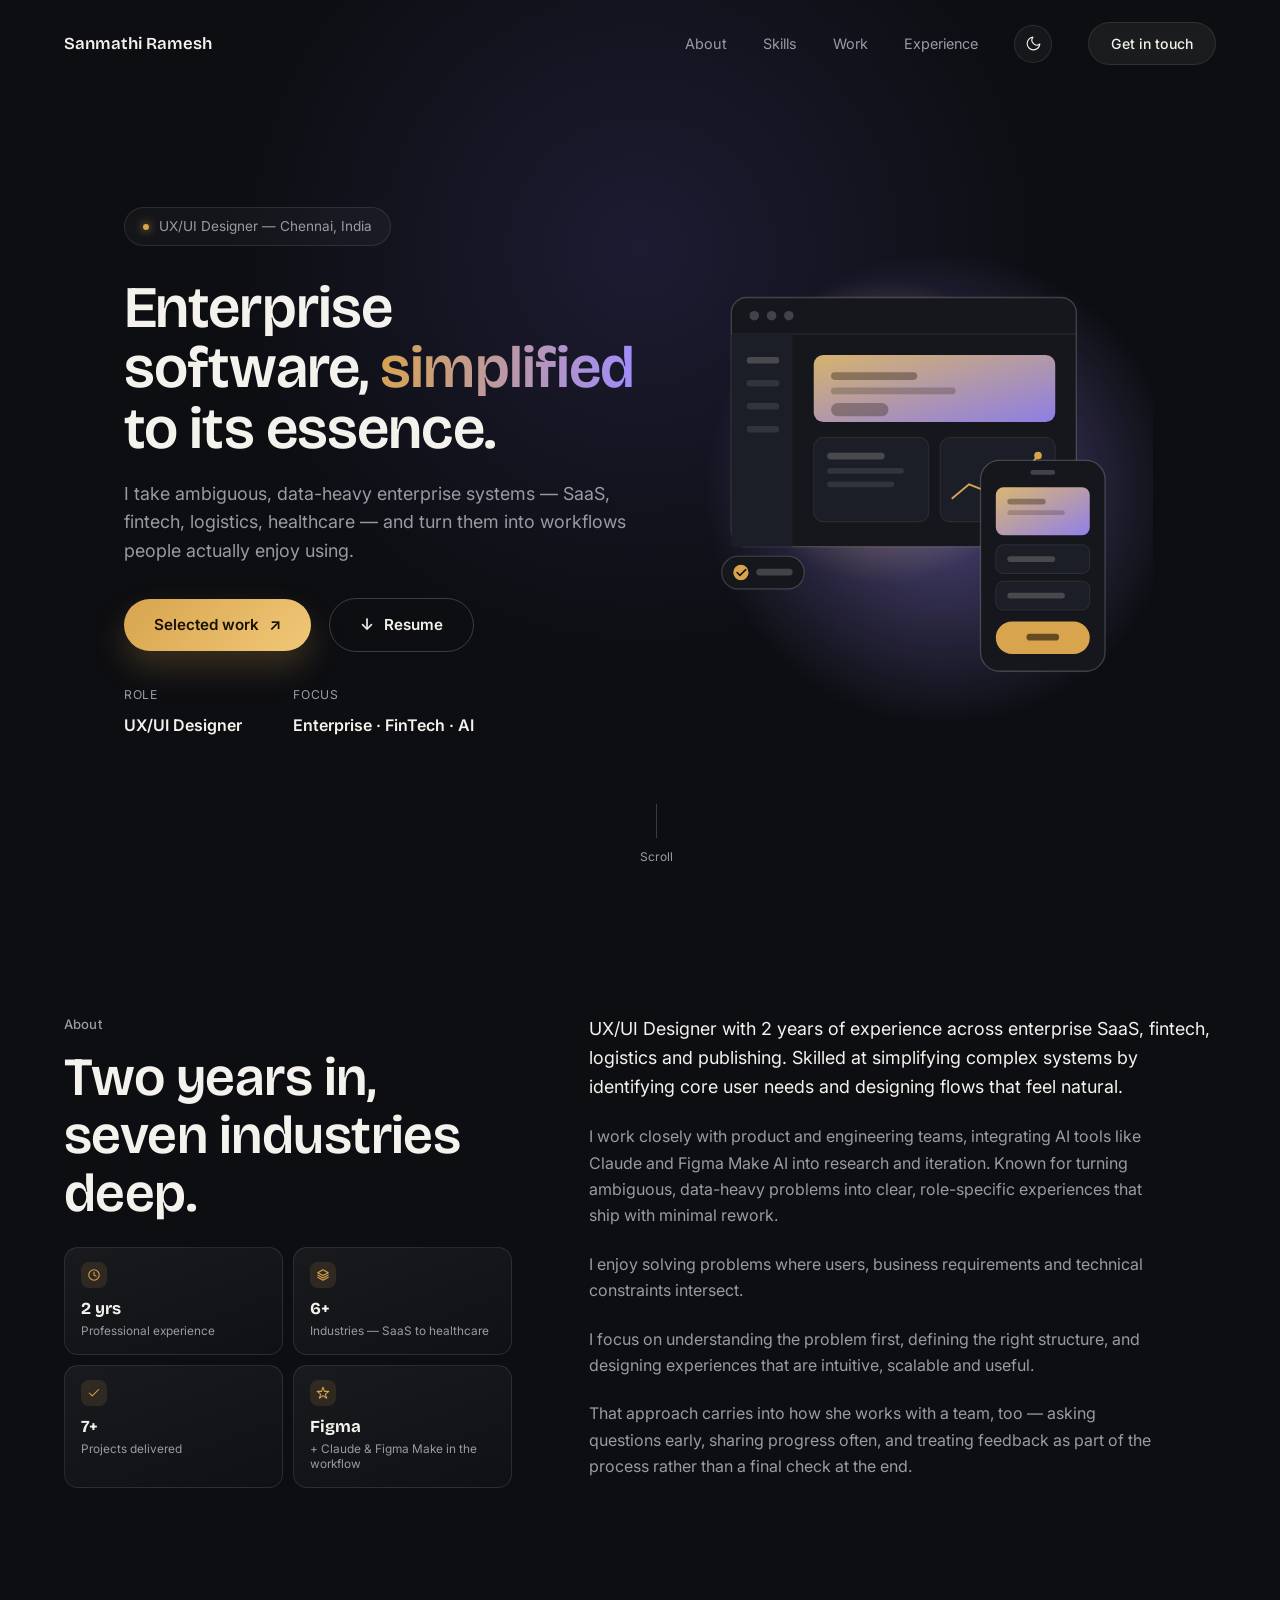
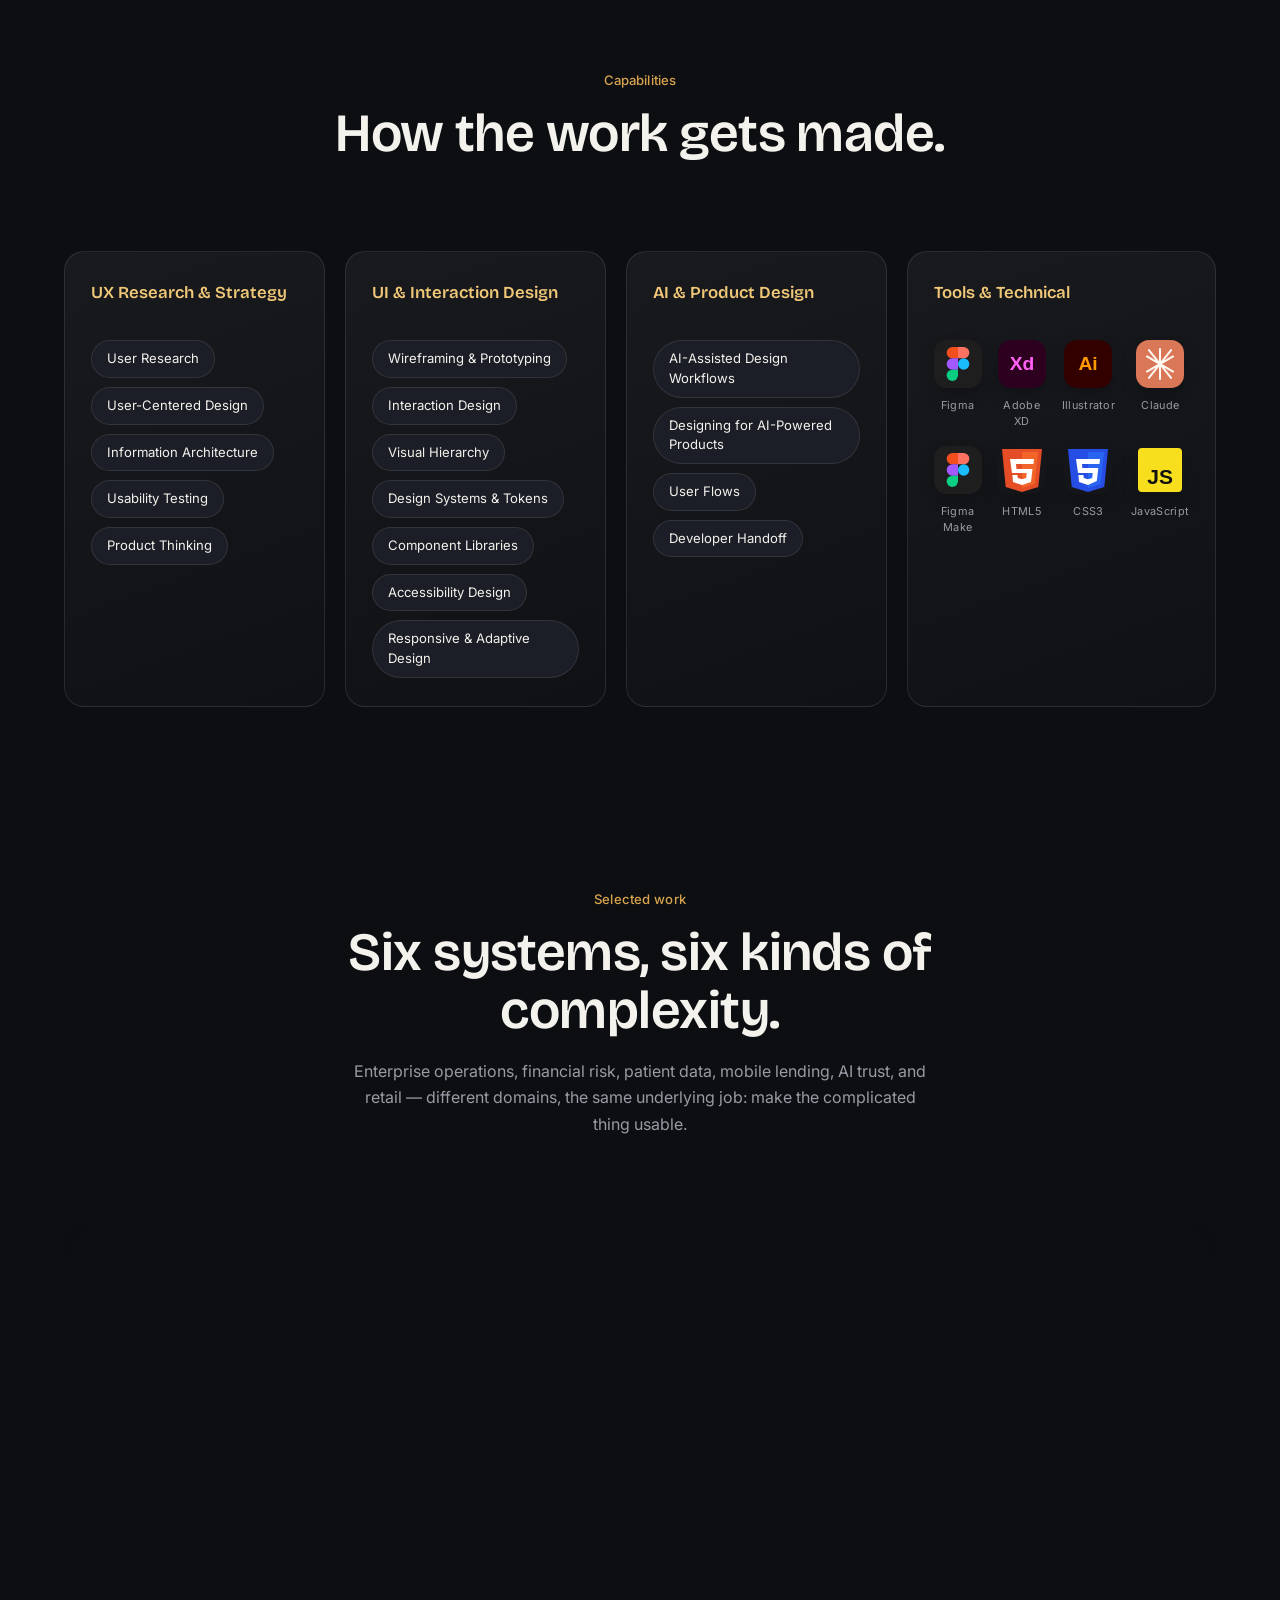
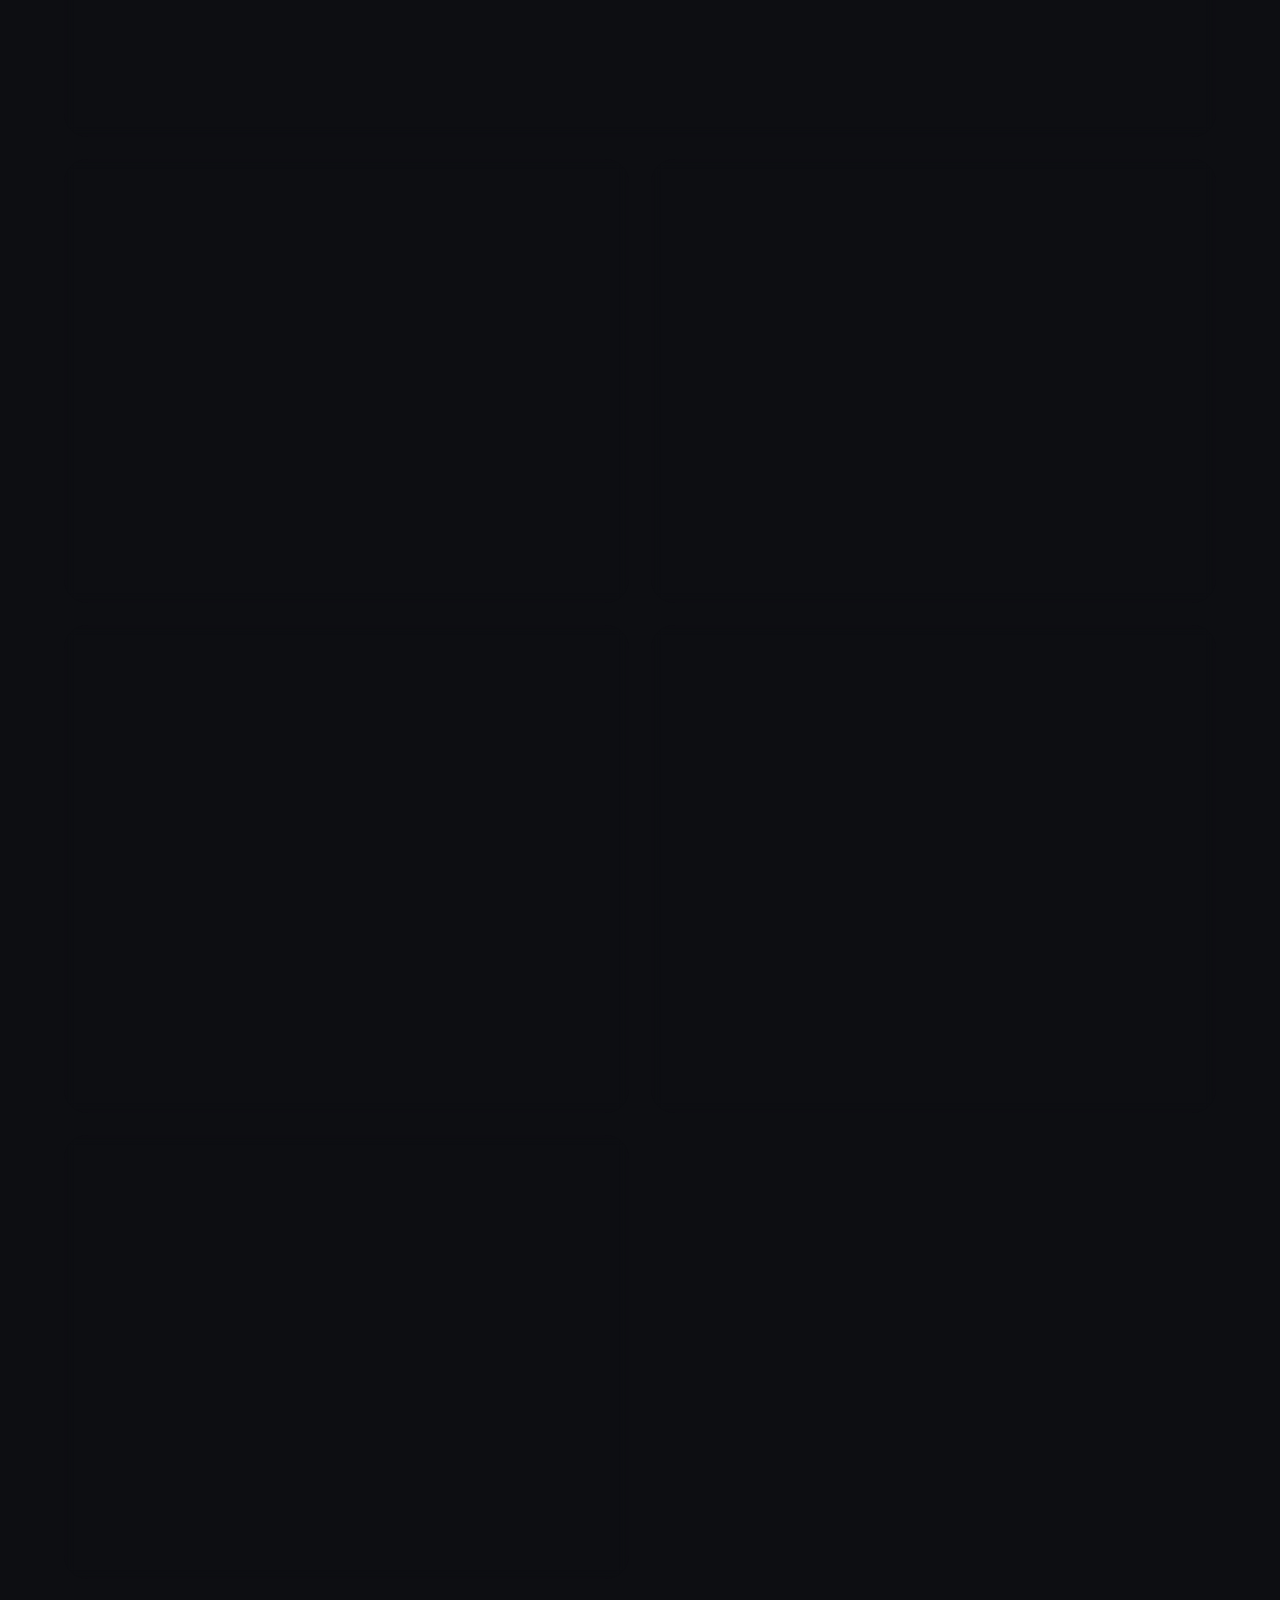
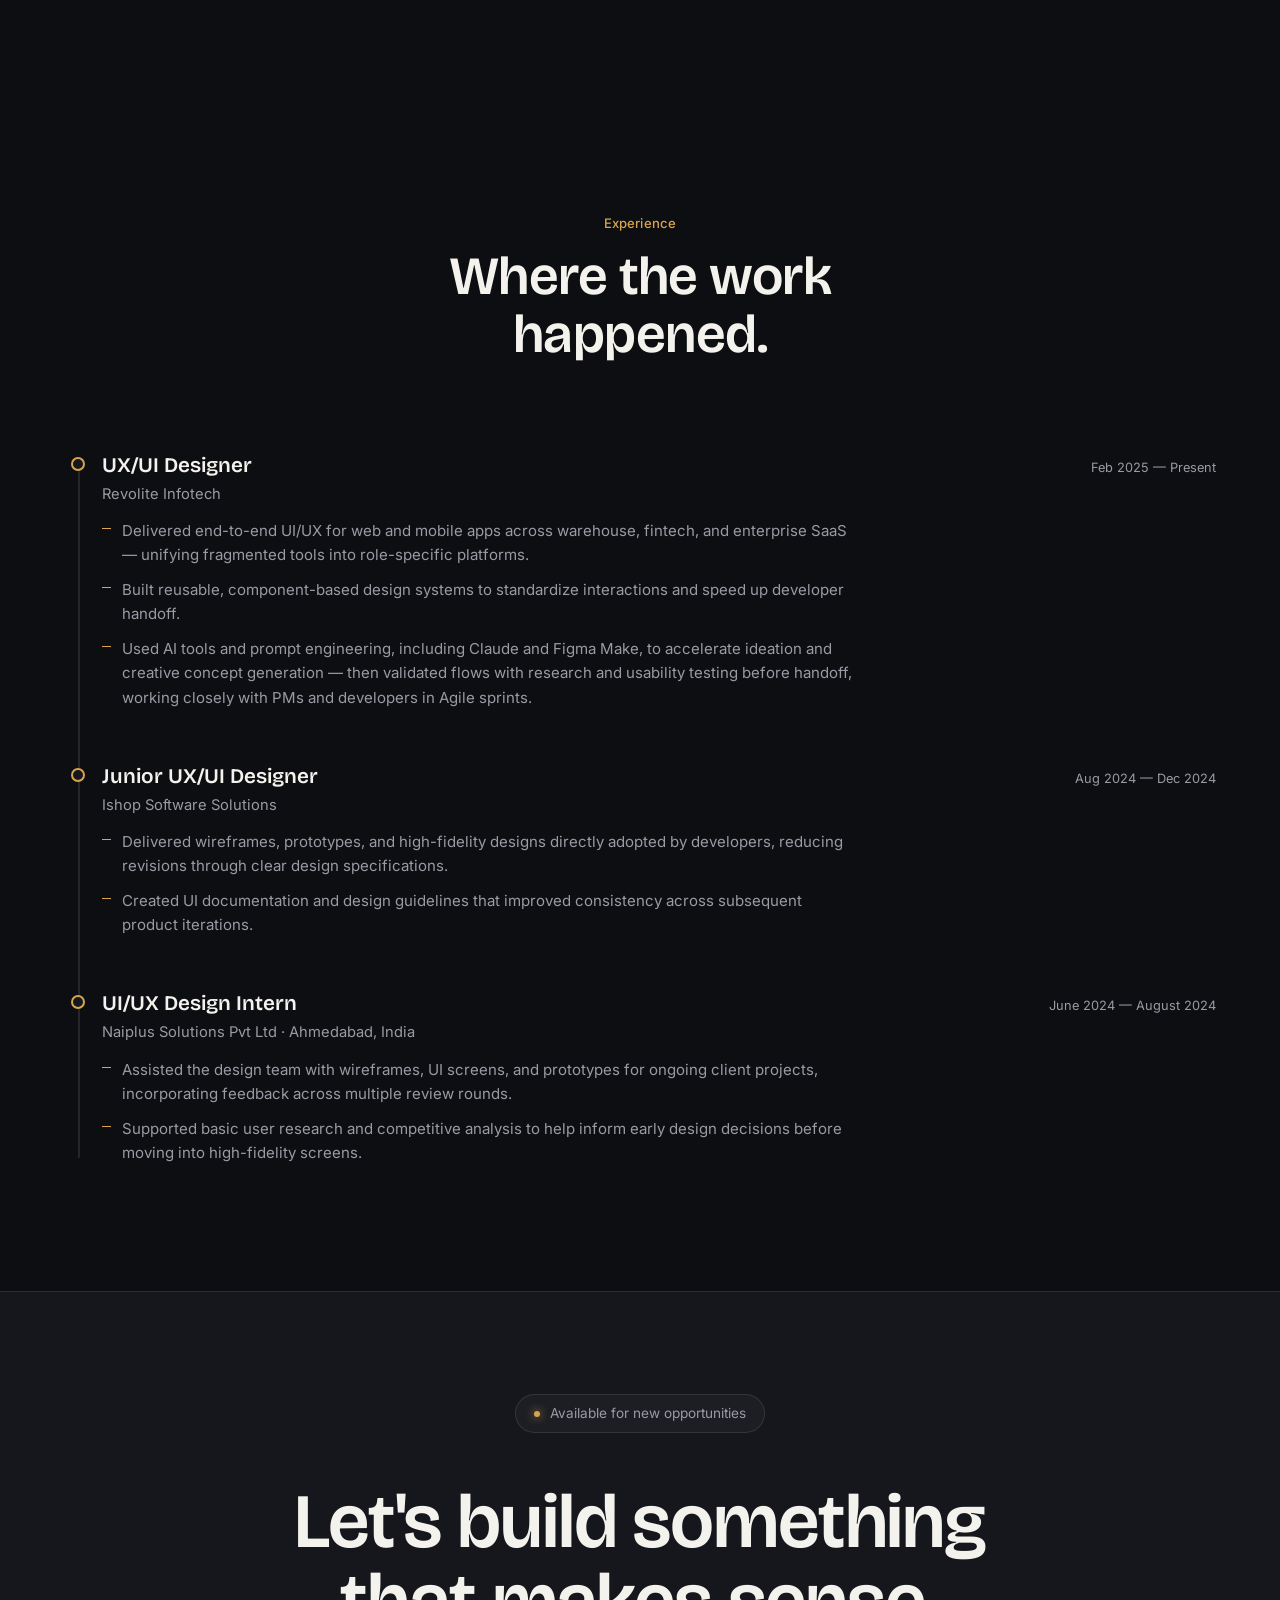
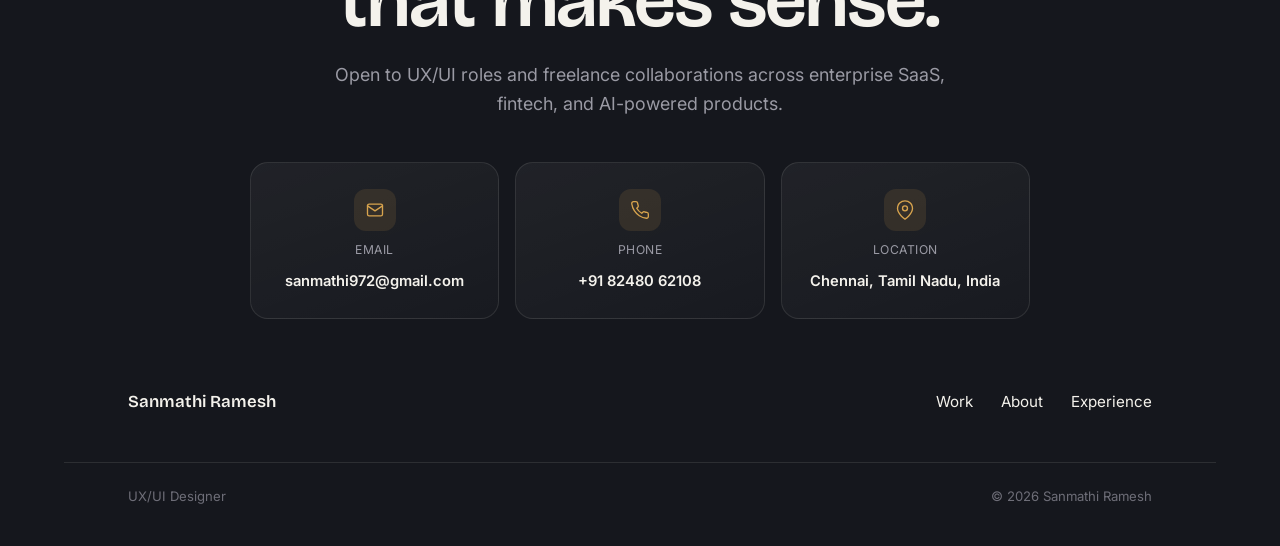
==== commit e20daa56: "Add files via upload" ====
--- a/index.html
+++ b/index.html
@@ -712,6 +712,57 @@
   .contact-methods{ grid-template-columns: 1fr; }
 }
 
+
+
+/* ---------- EXPERIENCE TIMELINE ALIGNMENT FIX ---------- */
+#experience .exp-timeline{
+  --timeline-rail-x: 14px;
+  position:relative;
+  padding-left:38px;
+  max-width:100%;
+}
+#experience .exp-timeline::before{
+  left:var(--timeline-rail-x);
+  top:7px;
+  bottom:7px;
+  width:2px;
+  border-radius:2px;
+}
+#experience .exp-timeline-item{
+  position:relative;
+  padding:0 0 42px;
+  min-width:0;
+}
+#experience .exp-timeline-item:last-child{padding-bottom:0;}
+#experience .exp-dot{
+  left:-31px;
+  top:5px;
+  width:14px; height:14px;
+  box-sizing:border-box;
+  margin:0;
+  z-index:1;
+}
+#experience .exp-header{
+  display:grid;
+  grid-template-columns:minmax(0,1fr) auto;
+  align-items:baseline;
+  gap:5px 18px;
+  margin:0 0 14px;
+}
+#experience .exp-role{grid-column:1; margin:0; line-height:1.3;}
+#experience .exp-company{grid-column:1; line-height:1.45; overflow-wrap:anywhere;}
+#experience .exp-dates{grid-column:2; grid-row:1 / span 2; margin:0; text-align:right; white-space:normal; line-height:1.45;}
+#experience .exp-points{max-width:75ch; margin:0; padding:0;}
+#experience .exp-points li{padding-left:20px; margin-bottom:11px;}
+@media(max-width:640px){
+  #experience .exp-timeline{padding-left:30px; --timeline-rail-x:9px;}
+  #experience .exp-timeline-item{padding-bottom:32px;}
+  #experience .exp-dot{left:-27px; top:4px; width:13px; height:13px;}
+  #experience .exp-header{grid-template-columns:minmax(0,1fr); gap:4px; margin-bottom:12px;}
+  #experience .exp-role,#experience .exp-company,#experience .exp-dates{grid-column:1; grid-row:auto; text-align:left;}
+  #experience .exp-dates{margin-top:3px; font-size:.78rem;}
+  #experience .exp-points li{font-size:.9rem; line-height:1.6;}
+}
 </style>
 <script>try{if(localStorage.getItem('sr-theme')==='light'){document.documentElement.setAttribute('data-theme','light');}}catch(e){}</script>
 </head>
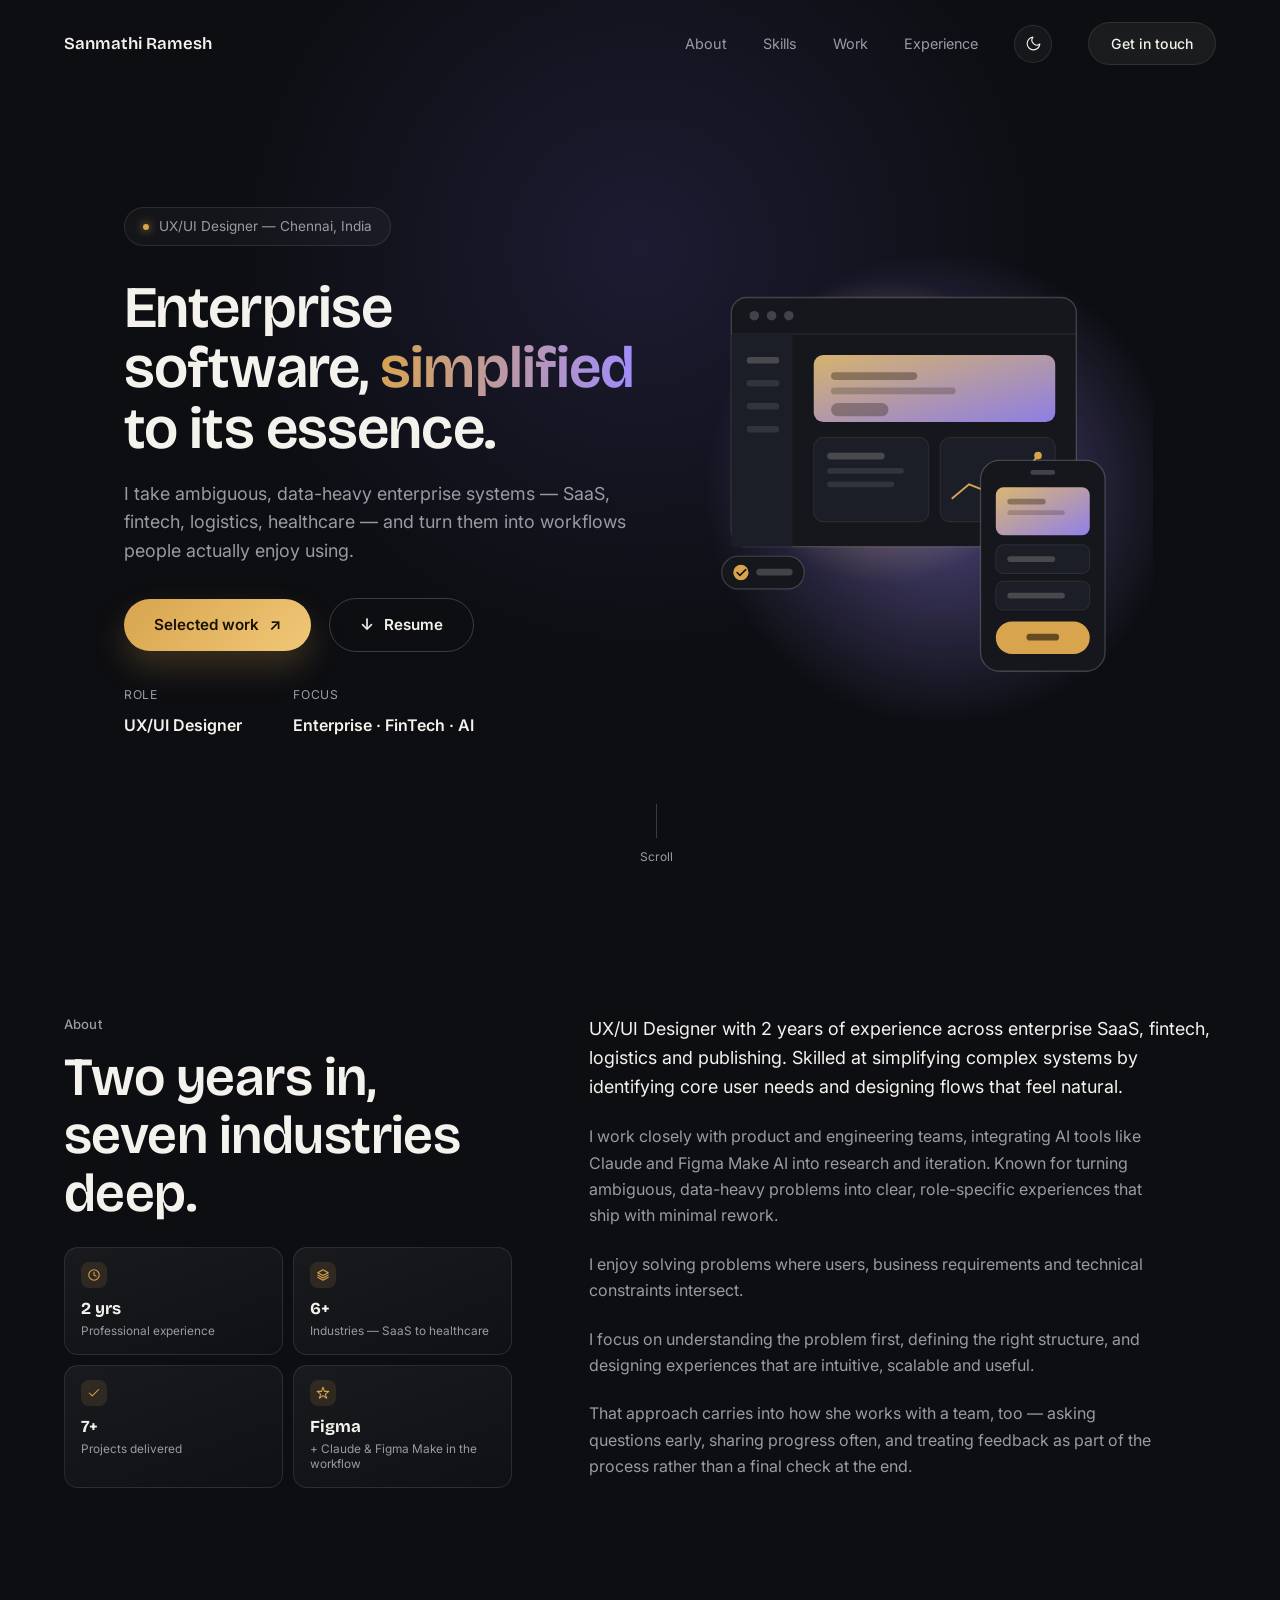
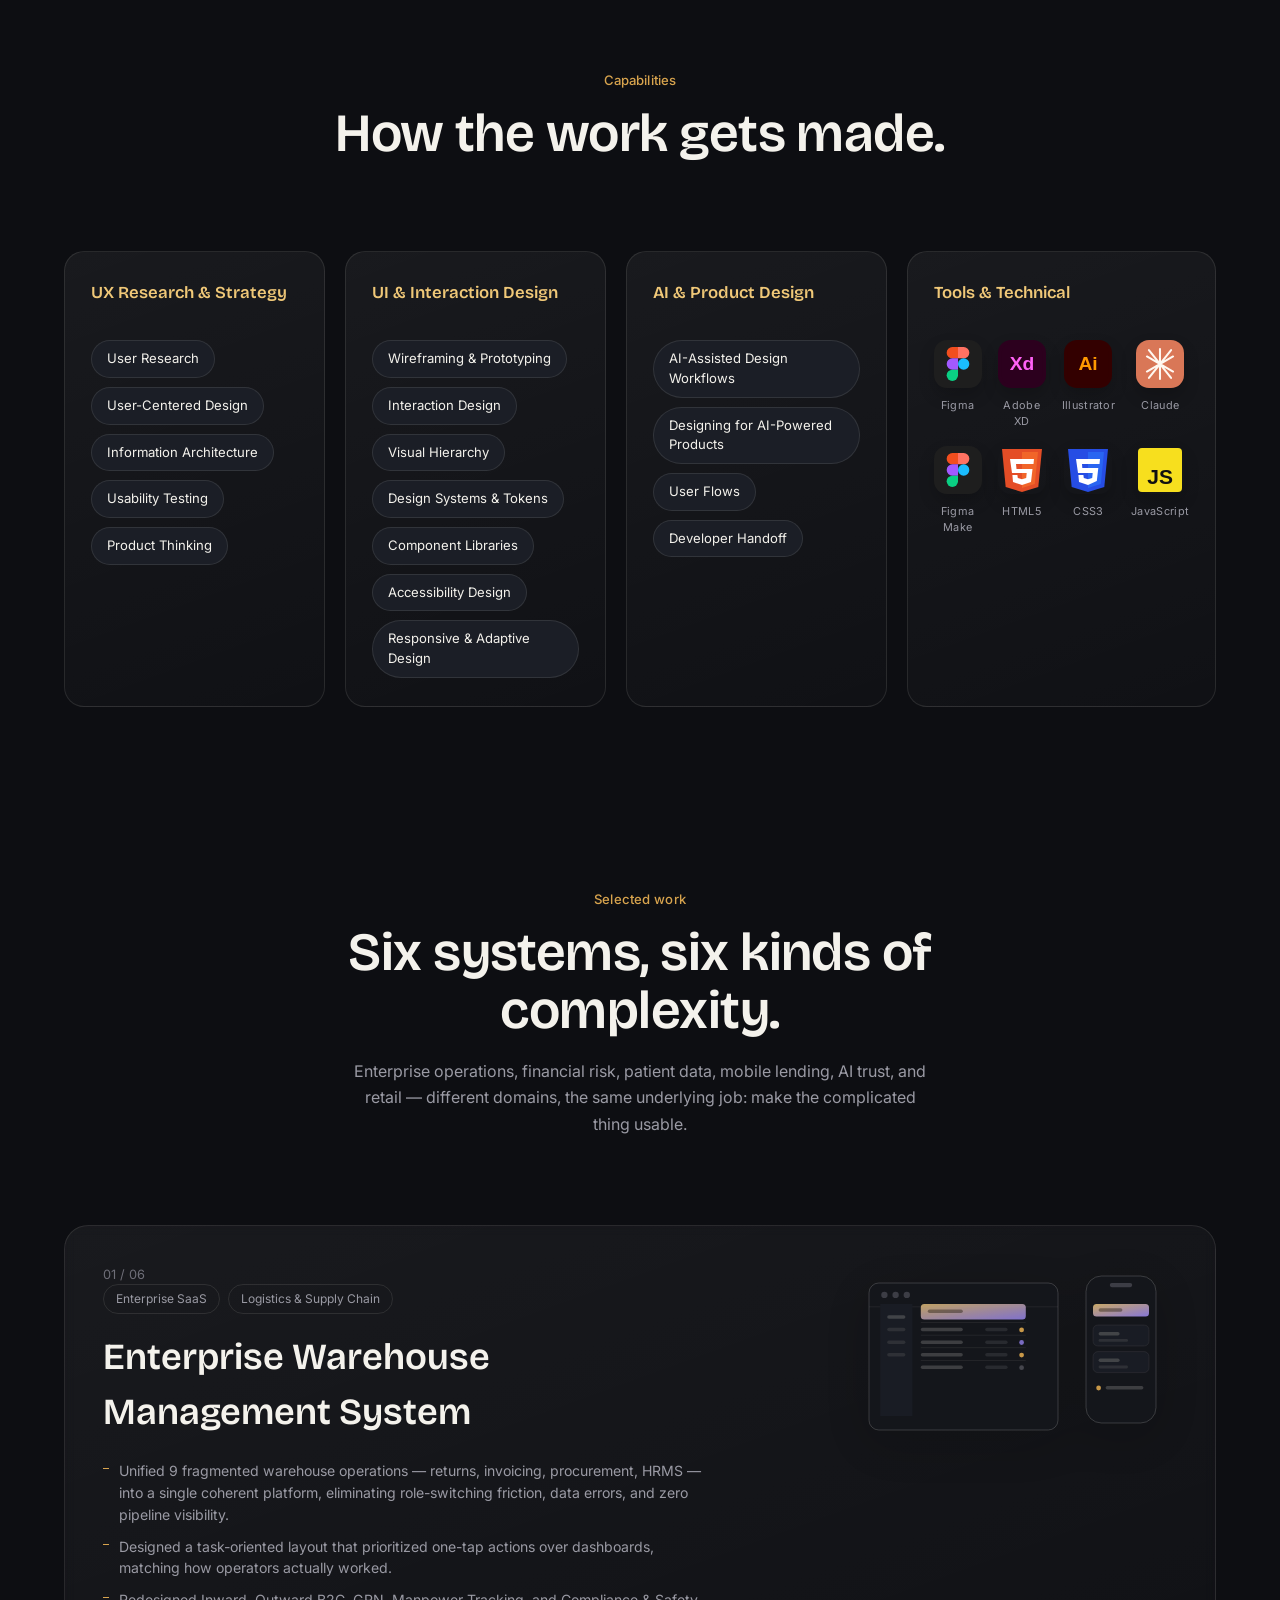
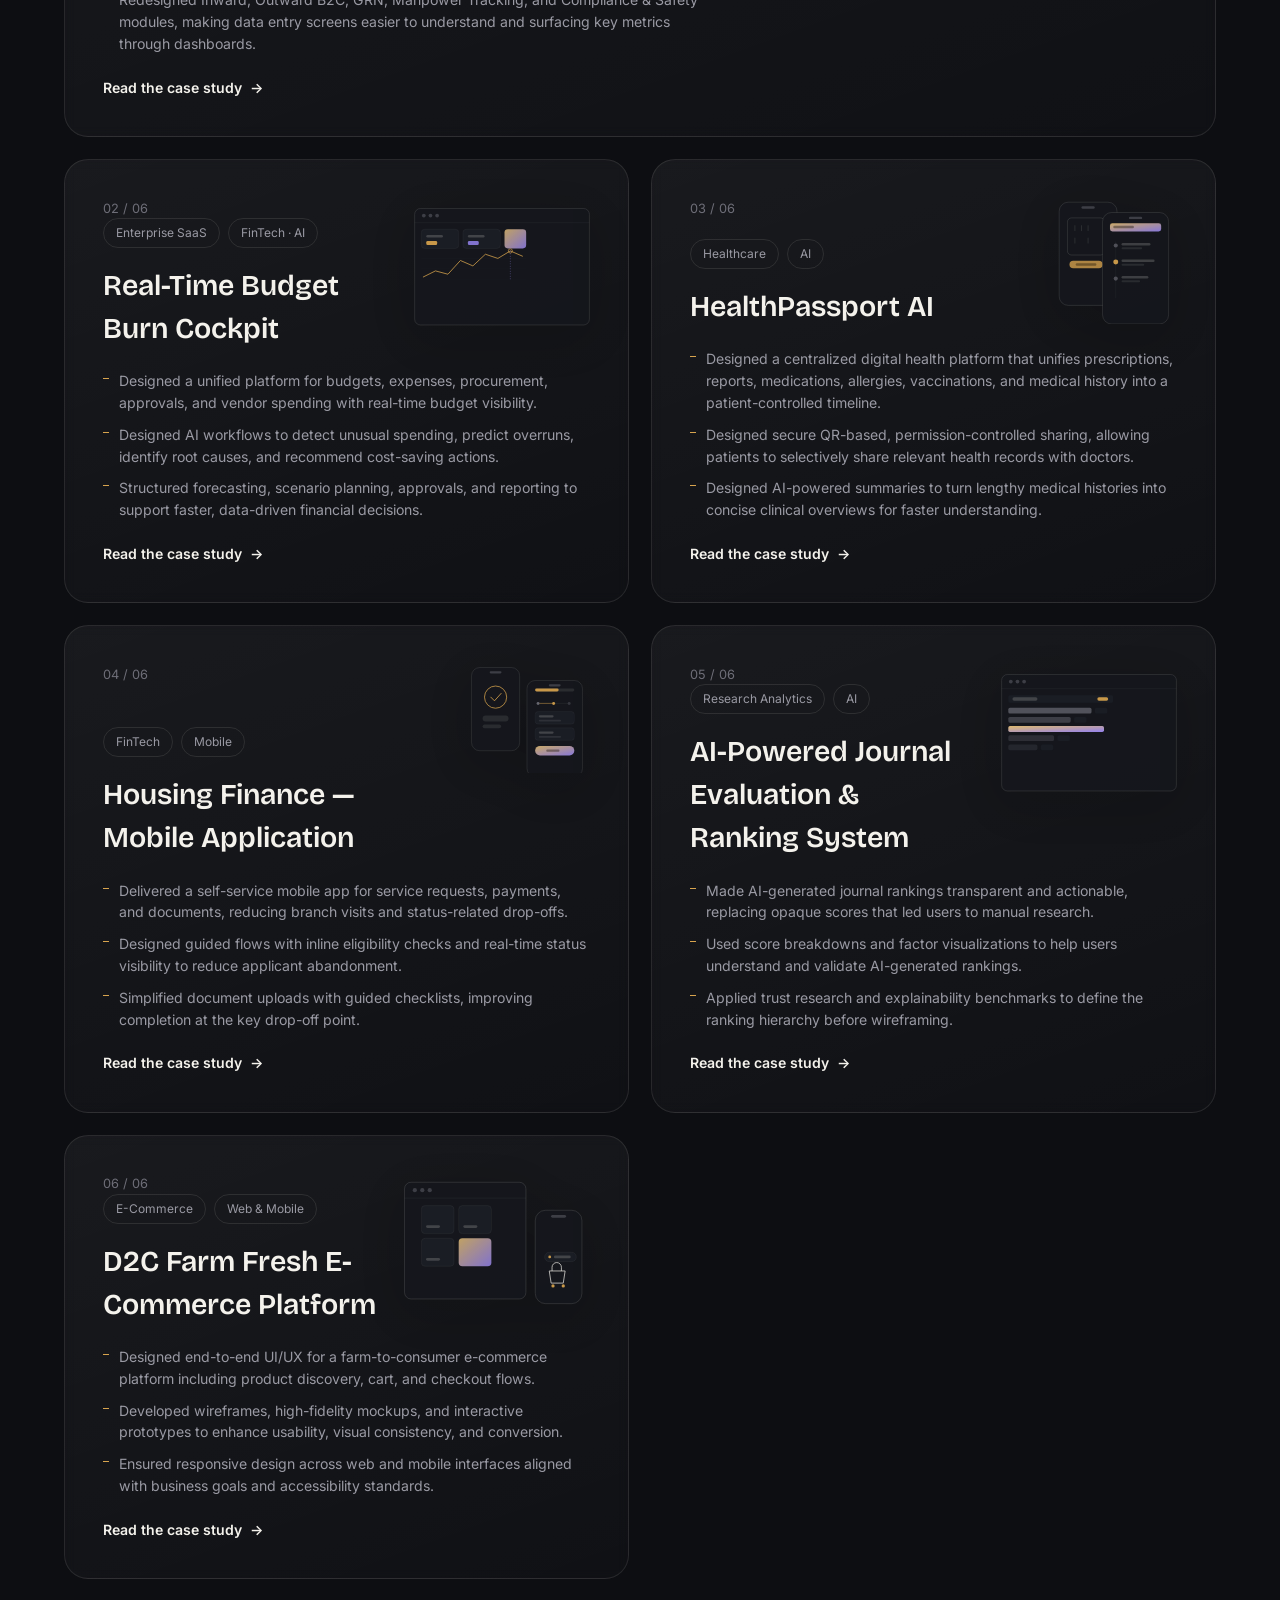
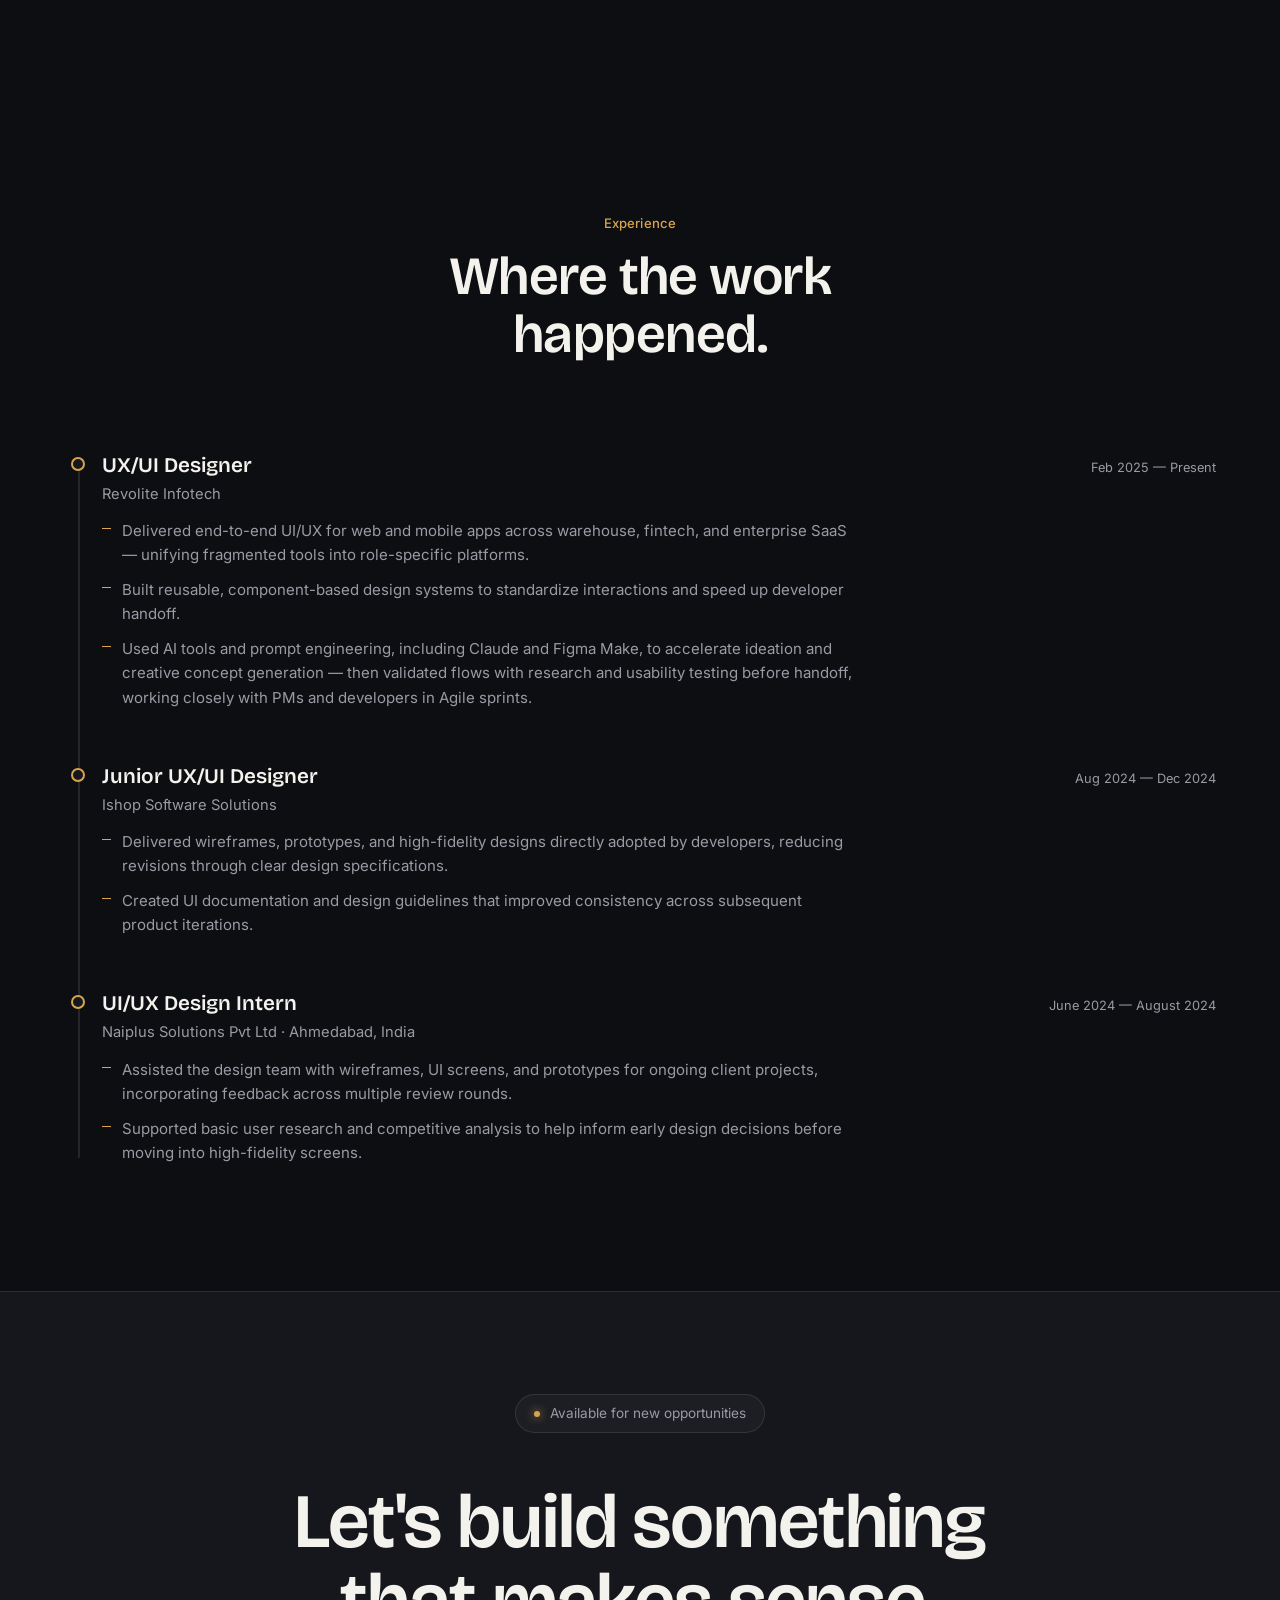
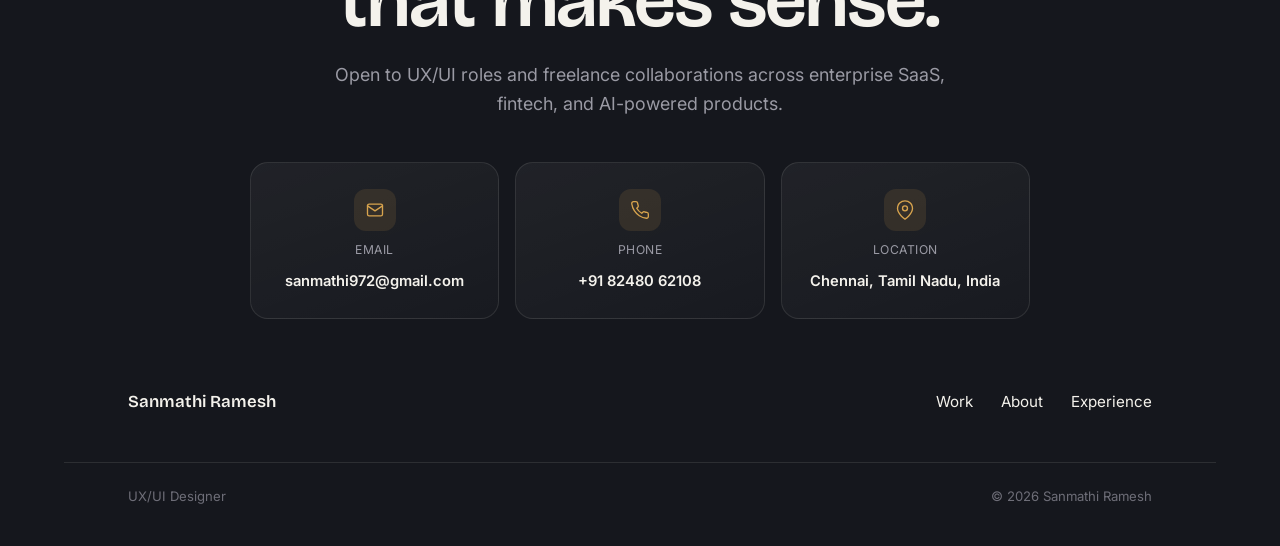
==== commit a48d7abc: "Add files via upload" ====
--- a/index.html
+++ b/index.html
@@ -271,9 +271,71 @@
 .footer-links a:hover{ color: var(--accent); }
 
 @media (max-width: 720px){
-  .nav-links{ gap:16px; }
+  :root{ --edge: 16px; }
+  .site-nav{ padding: 14px var(--edge); min-height: 64px; }
+  .nav-name{ font-size: .95rem; white-space: nowrap; }
+  .nav-links{ gap: 8px; min-width: 0; }
   .nav-links a:not(.btn-glass){ display:none; }
+  .nav-links .btn-glass{ display:none; }
+  .theme-toggle{ width:36px; height:36px; }
   .cursor-glow{ display:none; }
+
+  .hero{ min-height: auto; padding-top: 92px; padding-bottom: 88px; }
+  .hero-inner{ width:100%; max-width:none; gap: 34px; }
+  .hero-text{ width:100%; min-width:0; }
+  .hero-tag{ max-width:100%; padding:7px 13px; font-size:.76rem; }
+  .hero-headline{ max-width: 100%; font-size: clamp(2.15rem, 10vw, 3.1rem); line-height:1.04; overflow-wrap:anywhere; }
+  .hero-sub{ max-width:100%; font-size:1rem; }
+  .hero-cta-row{ width:100%; gap:10px; }
+  .hero-cta-row .btn{ flex:1 1 0; justify-content:center; min-width:0; padding:13px 16px; }
+  .hero-meta{ width:100%; gap:18px 28px; justify-content:center; }
+  .hero-illustration{ width:min(82vw, 300px); max-width:300px; }
+  .scroll-cue{ bottom:18px; }
+
+  .section{ padding-top:56px; padding-bottom:56px; }
+  .sec-head{ margin-bottom:42px; }
+  .display-2{ font-size:clamp(1.8rem, 8vw, 2.5rem); }
+
+  .work-grid{ gap:14px; }
+  .work-card{ padding:22px 18px; border-radius:18px; min-width:0; }
+  .work-card .work-diagram,
+  .work-card.featured .work-diagram,
+  .work-card.featured .work-diagram.diagram-tall{ width:min(72%, 250px); max-width:100%; }
+  .work-card h3,
+  .work-card.featured h3{ max-width:100%; font-size:1.45rem; overflow-wrap:anywhere; }
+  .work-card .tag-row,
+  .work-card.featured .tag-row{ max-width:100%; }
+  .work-card p,.work-card .w-bullets{ max-width:100%; }
+
+  .about-grid{ gap:34px; }
+  .about-stats-vert{ grid-template-columns:1fr 1fr; }
+  .about-stat-card{ min-width:0; padding:13px; }
+  .about-stat-card .num,.about-stat-card .cap{ overflow-wrap:anywhere; }
+
+  .skills-grid{ grid-template-columns:1fr; }
+  .skill-card{ min-width:0; padding:22px 18px; }
+  .pill{ max-width:100%; white-space:normal; text-align:left; }
+
+  #experience .exp-timeline{ padding-left:28px; --timeline-rail-x:8px; }
+  #experience .exp-dot{ left:-26px; }
+  #experience .exp-role{ font-size:1.15rem; }
+  #experience .exp-company,#experience .exp-dates{ overflow-wrap:anywhere; }
+
+  .contact-method-card{ min-width:0; padding:22px 14px; }
+  .contact-method-card .cm-value{ max-width:100%; overflow-wrap:anywhere; }
+  .footer-top,.footer-bottom{ gap:18px; }
+  .footer-top{ margin-top:48px !important; }
+}
+
+@media (max-width: 380px){
+  .site-nav{ padding-left:12px; padding-right:12px; }
+  .nav-name{ font-size:.88rem; }
+  .hero{ padding-top:86px; }
+  .hero-headline{ font-size:2.05rem; }
+  .hero-cta-row{ flex-direction:column; }
+  .hero-cta-row .btn{ width:100%; }
+  .about-stats-vert{ grid-template-columns:1fr; }
+  .tool-grid{ gap:10px; }
 }
 
 /* ---------- theme-aware diagram strokes/fills ---------- */
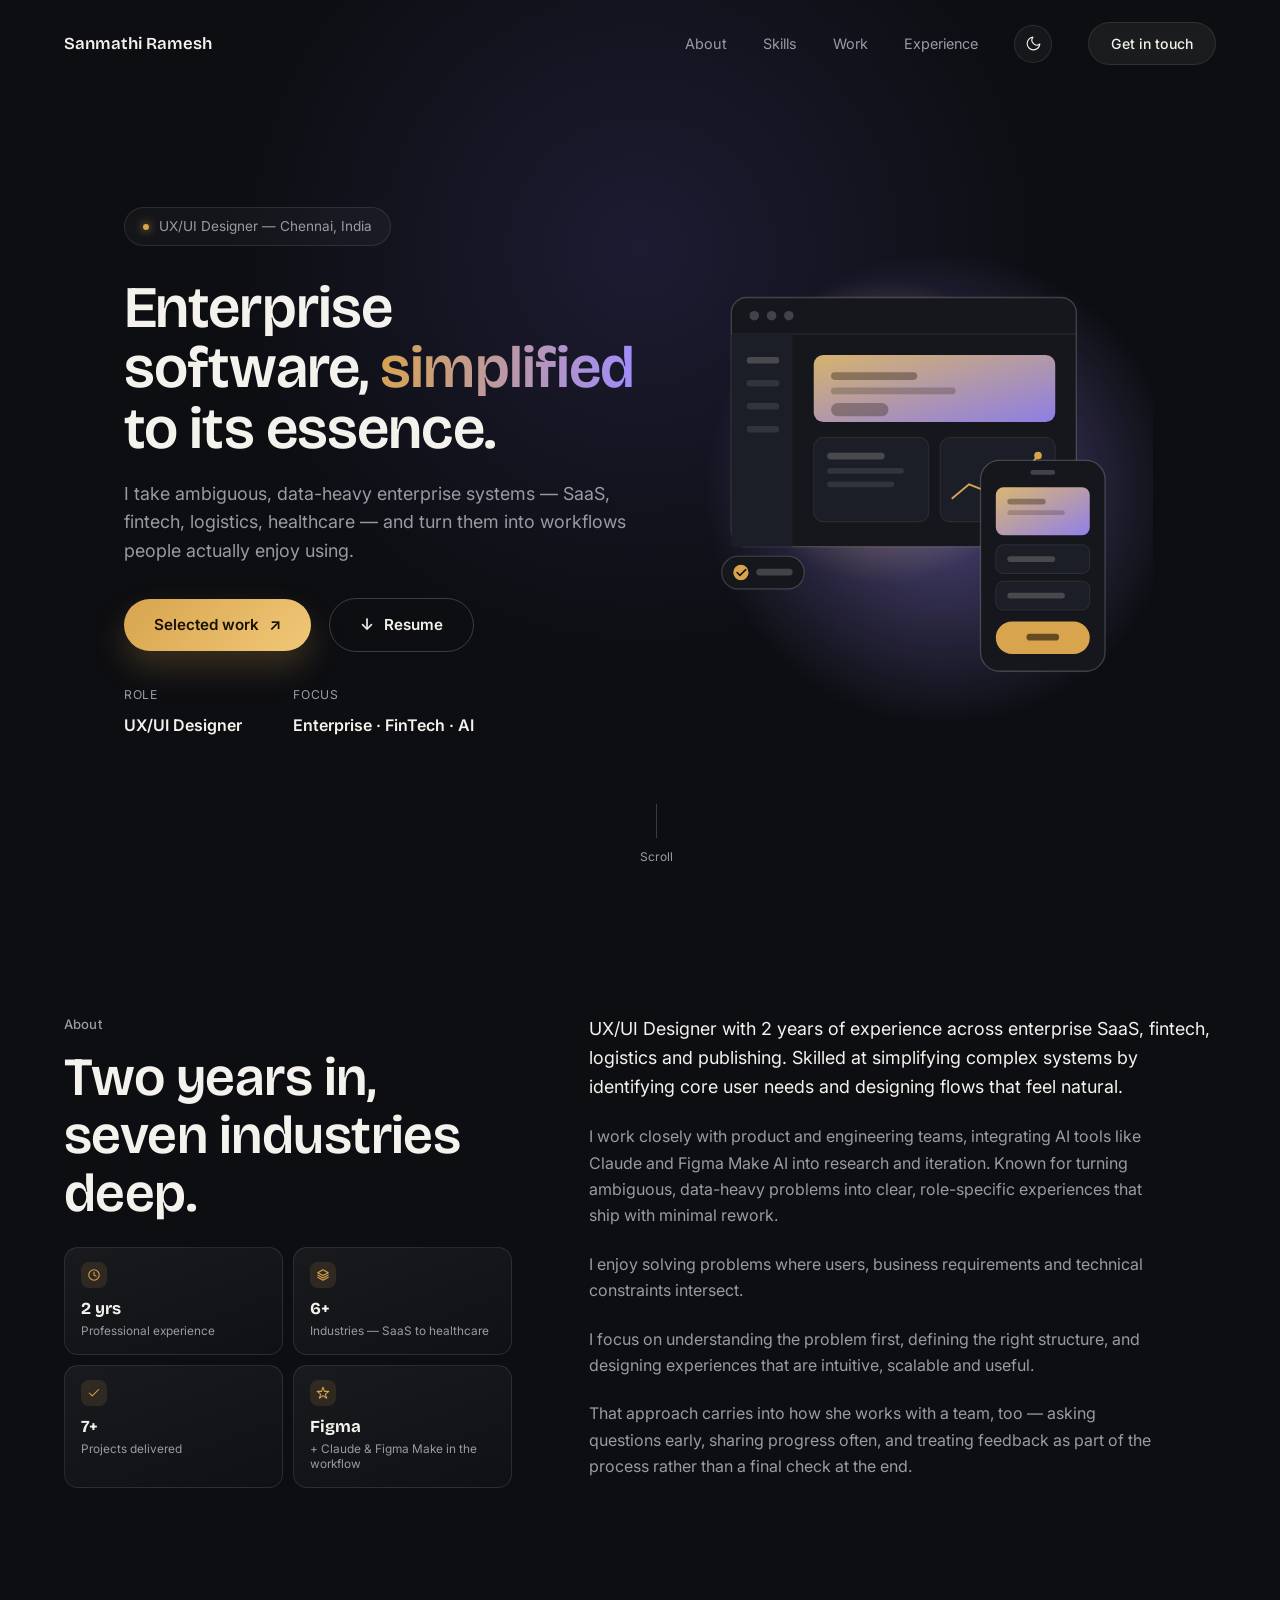
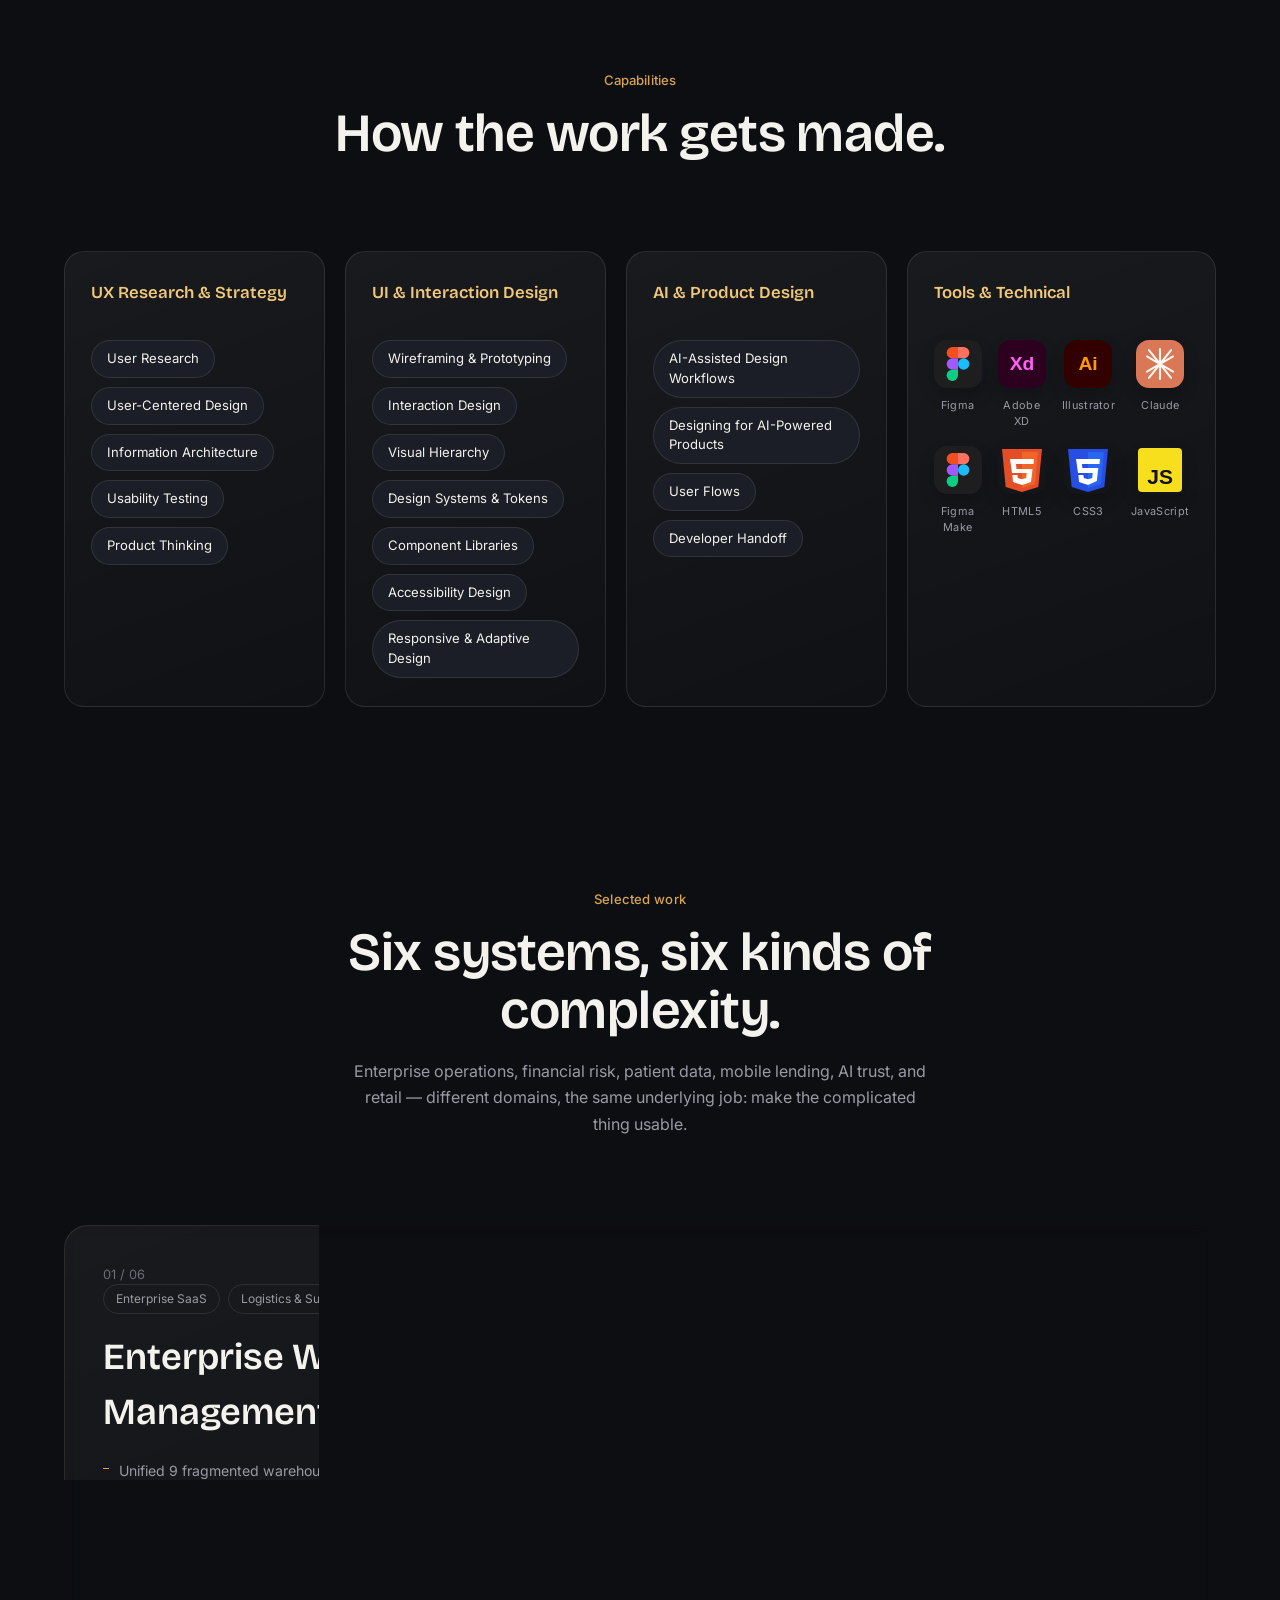
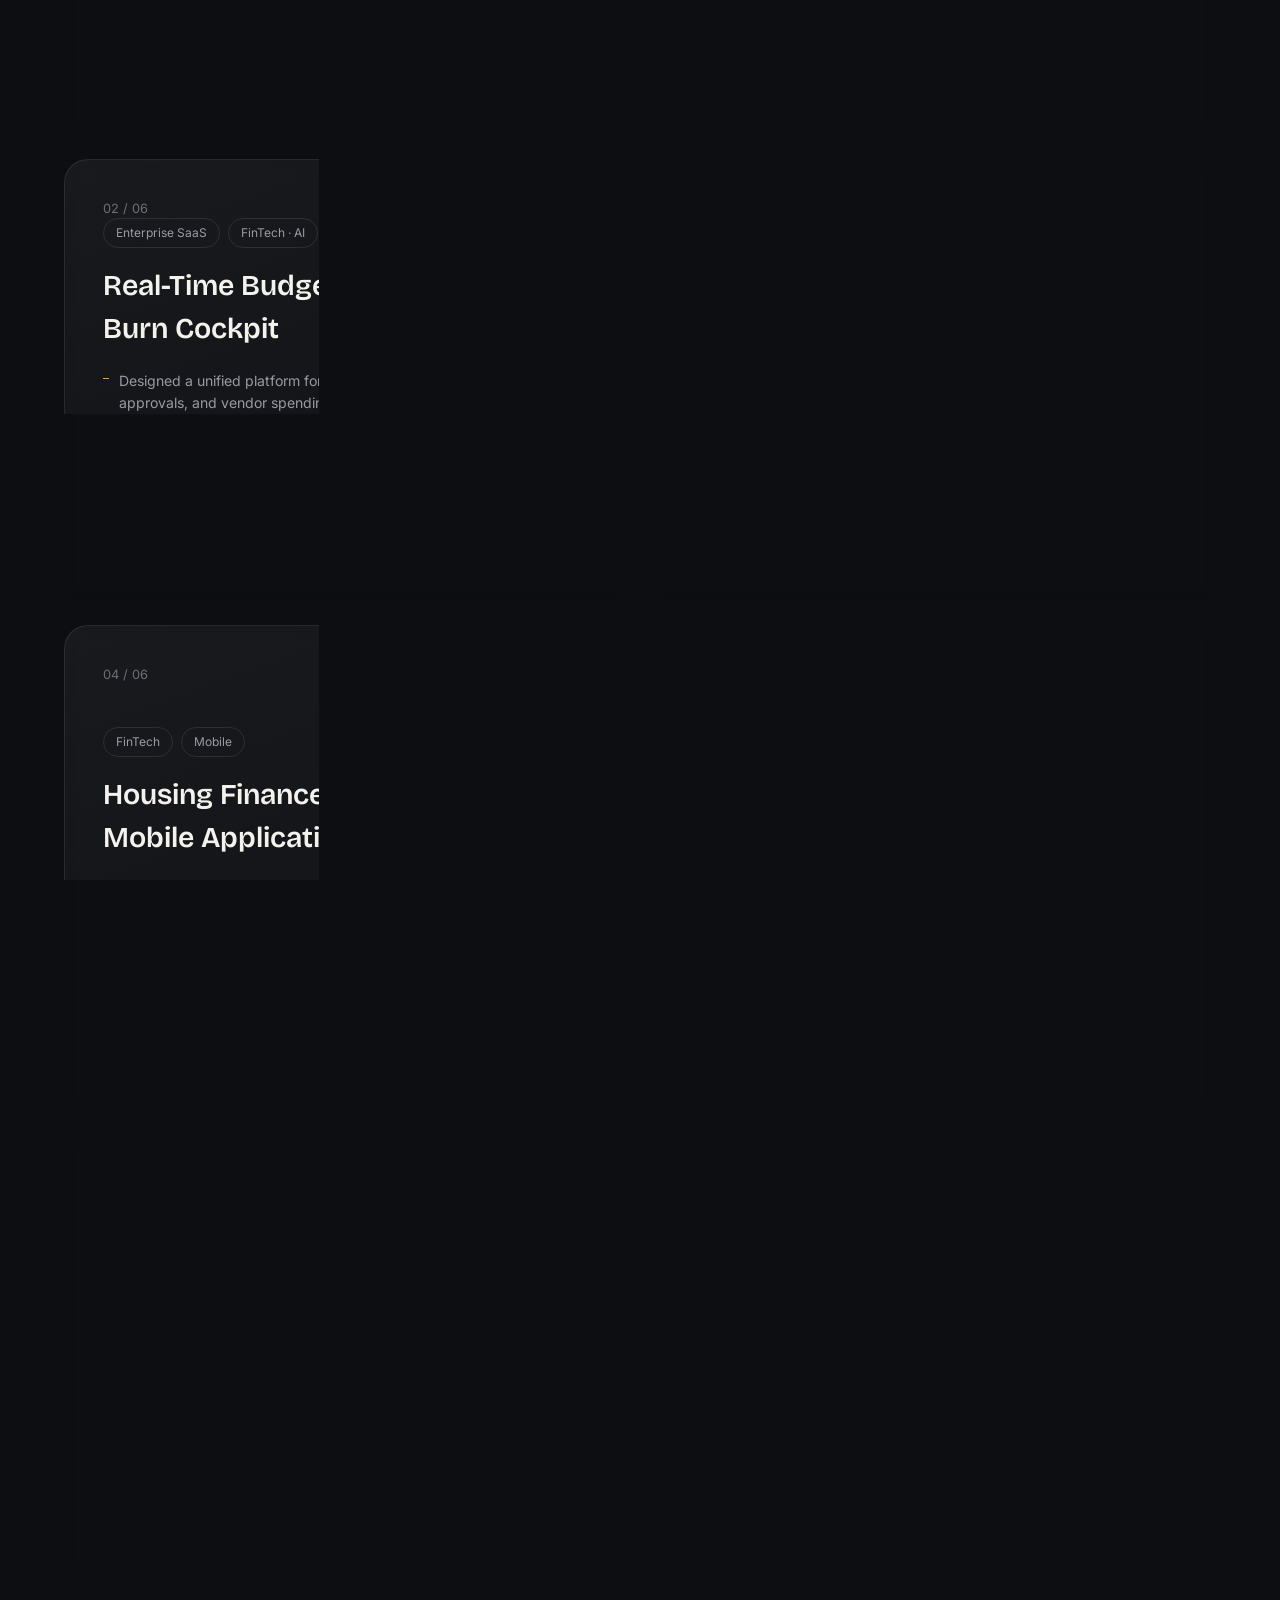
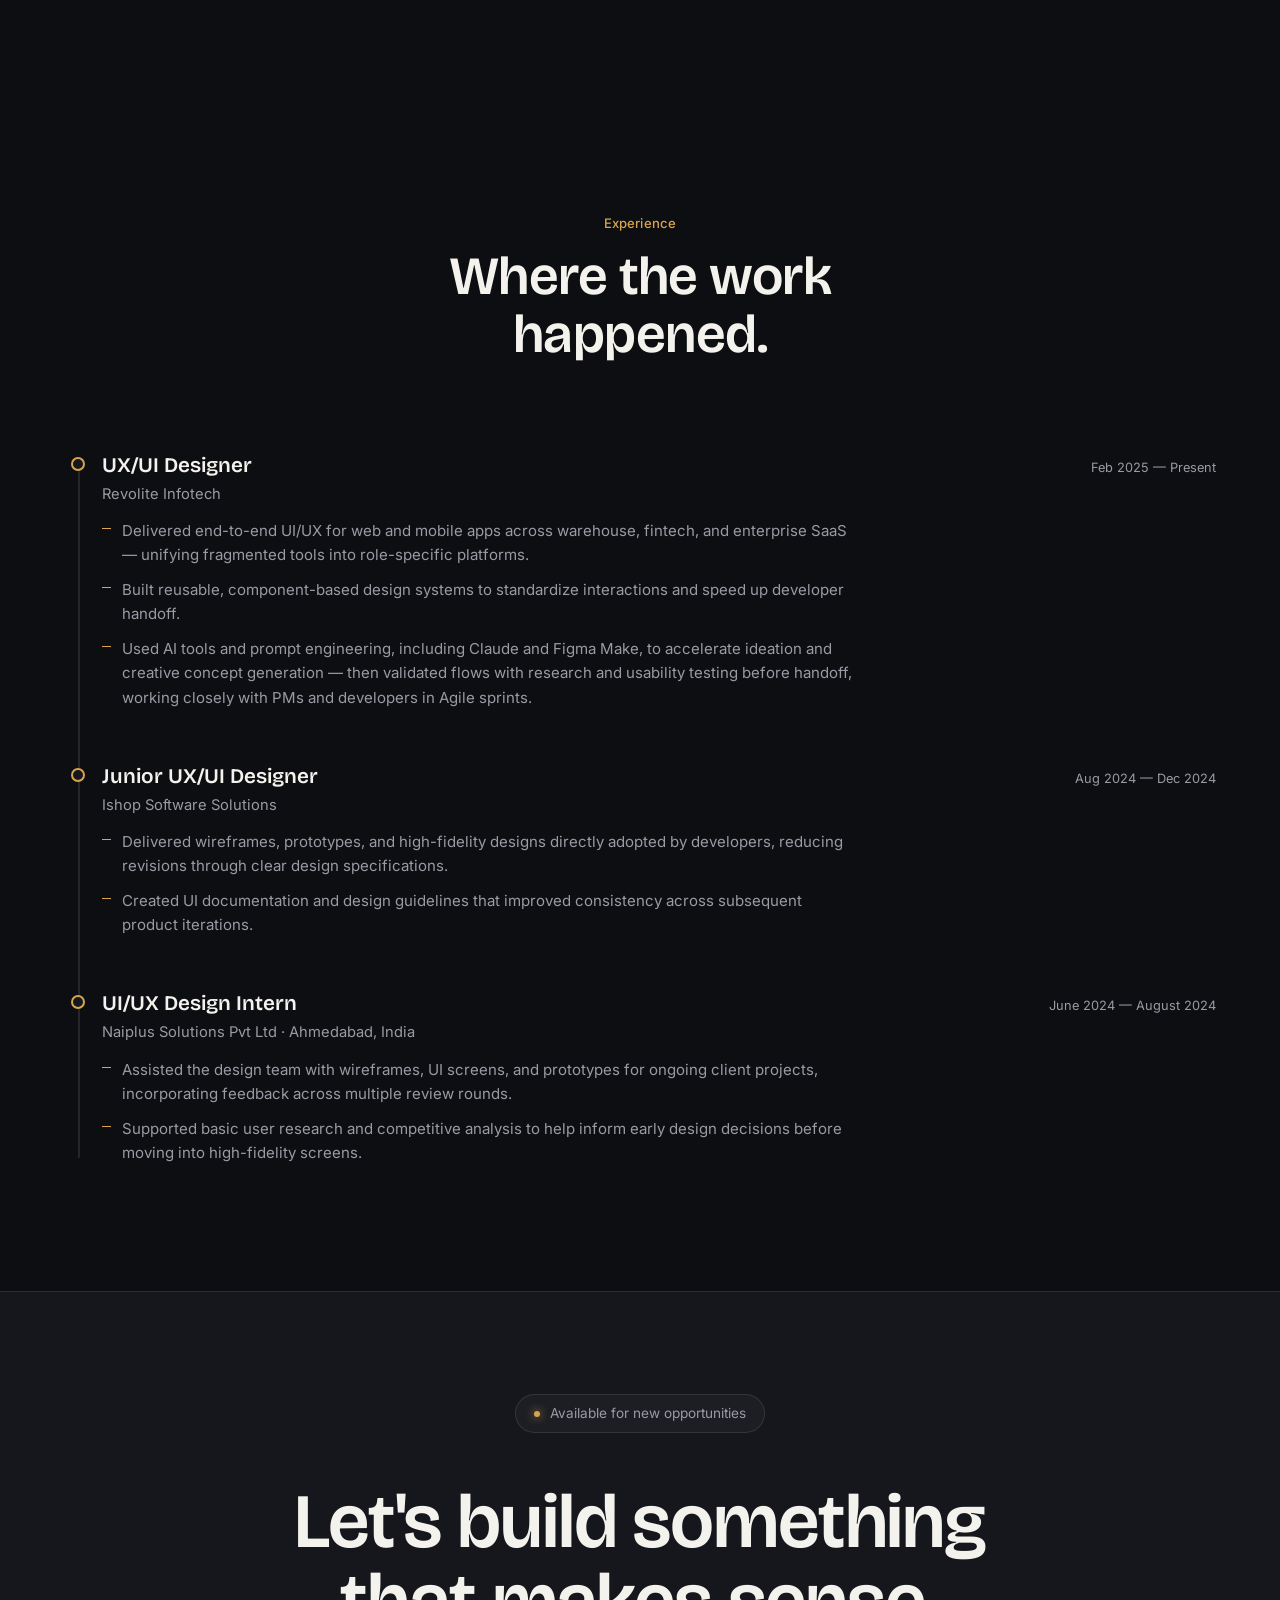
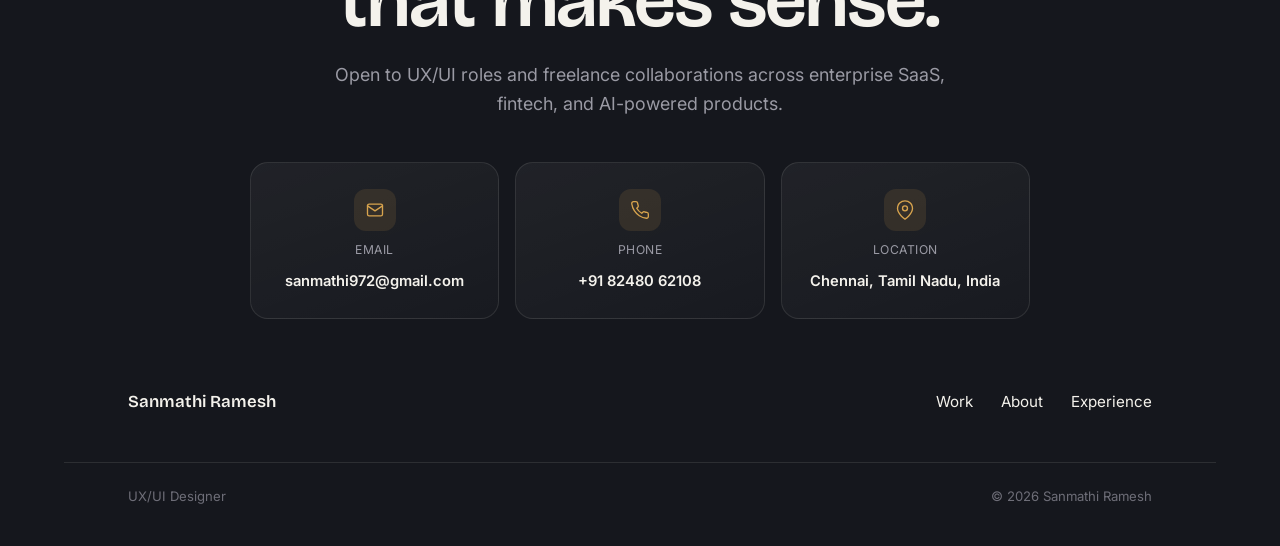
==== commit 1babc011: "Add files via upload" ====
--- a/index.html
+++ b/index.html
@@ -269,6 +269,39 @@
 .footer-links{ display:flex; gap:28px; flex-wrap:wrap; }
 .footer-links a{ font-size:0.95rem; color:var(--ink); transition:color .25s; }
 .footer-links a:hover{ color: var(--accent); }
+
+/* ---------- TABLET RESPONSIVE ---------- */
+@media (min-width: 721px) and (max-width: 1024px){
+  :root{ --edge: 28px; }
+  .site-nav{ padding: 16px var(--edge); }
+  .nav-links{ gap: 14px; min-width:0; }
+  .nav-links a{ white-space:nowrap; }
+  .nav-links .btn-glass{ padding:10px 14px; }
+
+  .hero{ min-height: auto; padding-top: 110px; padding-bottom: 80px; }
+  .hero-inner{ width:100%; max-width: 900px; grid-template-columns: 1fr 0.82fr; gap: 30px; }
+  .hero-headline{ font-size: clamp(3rem, 6vw, 4.4rem); overflow-wrap:anywhere; }
+  .hero-sub{ max-width: 560px; }
+  .hero-illustration{ max-width: 360px; }
+  .hero-cta-row{ flex-wrap:wrap; }
+
+  .section{ padding-left:var(--edge); padding-right:var(--edge); }
+  .work-grid{ gap:16px; }
+  .work-card{ min-width:0; }
+  .work-card .work-diagram,
+  .work-card.featured .work-diagram,
+  .work-card.featured .work-diagram.diagram-tall{ width:52%; max-width:300px; }
+  .work-card h3,.work-card.featured h3{ max-width:100%; overflow-wrap:anywhere; }
+
+  .about-grid{ gap:38px; }
+  .skills-grid{ grid-template-columns:1fr 1fr; gap:16px; }
+  .skill-card{ min-width:0; }
+  .pill{ max-width:100%; white-space:normal; }
+
+  #experience .exp-timeline{ padding-left:34px; }
+  .contact-method-card{ min-width:0; }
+  .footer-top,.footer-bottom{ gap:24px; }
+}
 
 @media (max-width: 720px){
   :root{ --edge: 16px; }
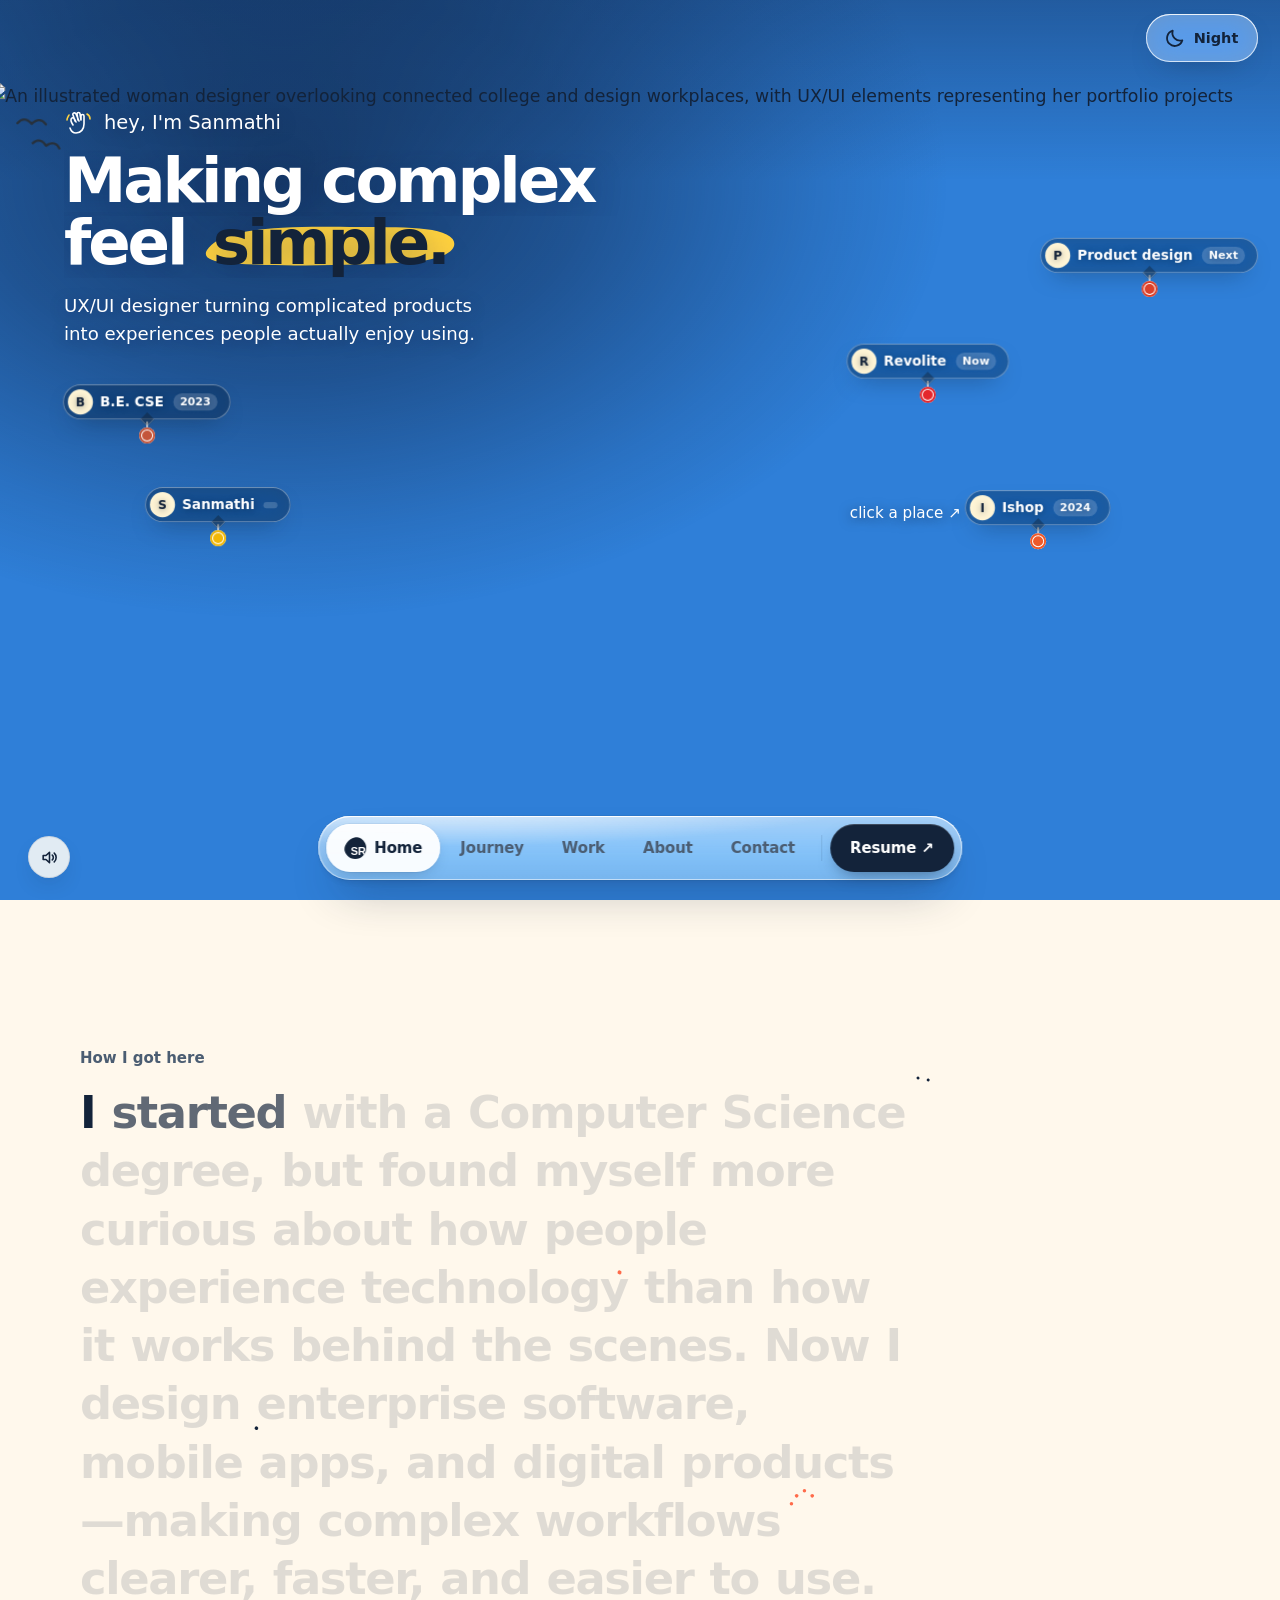
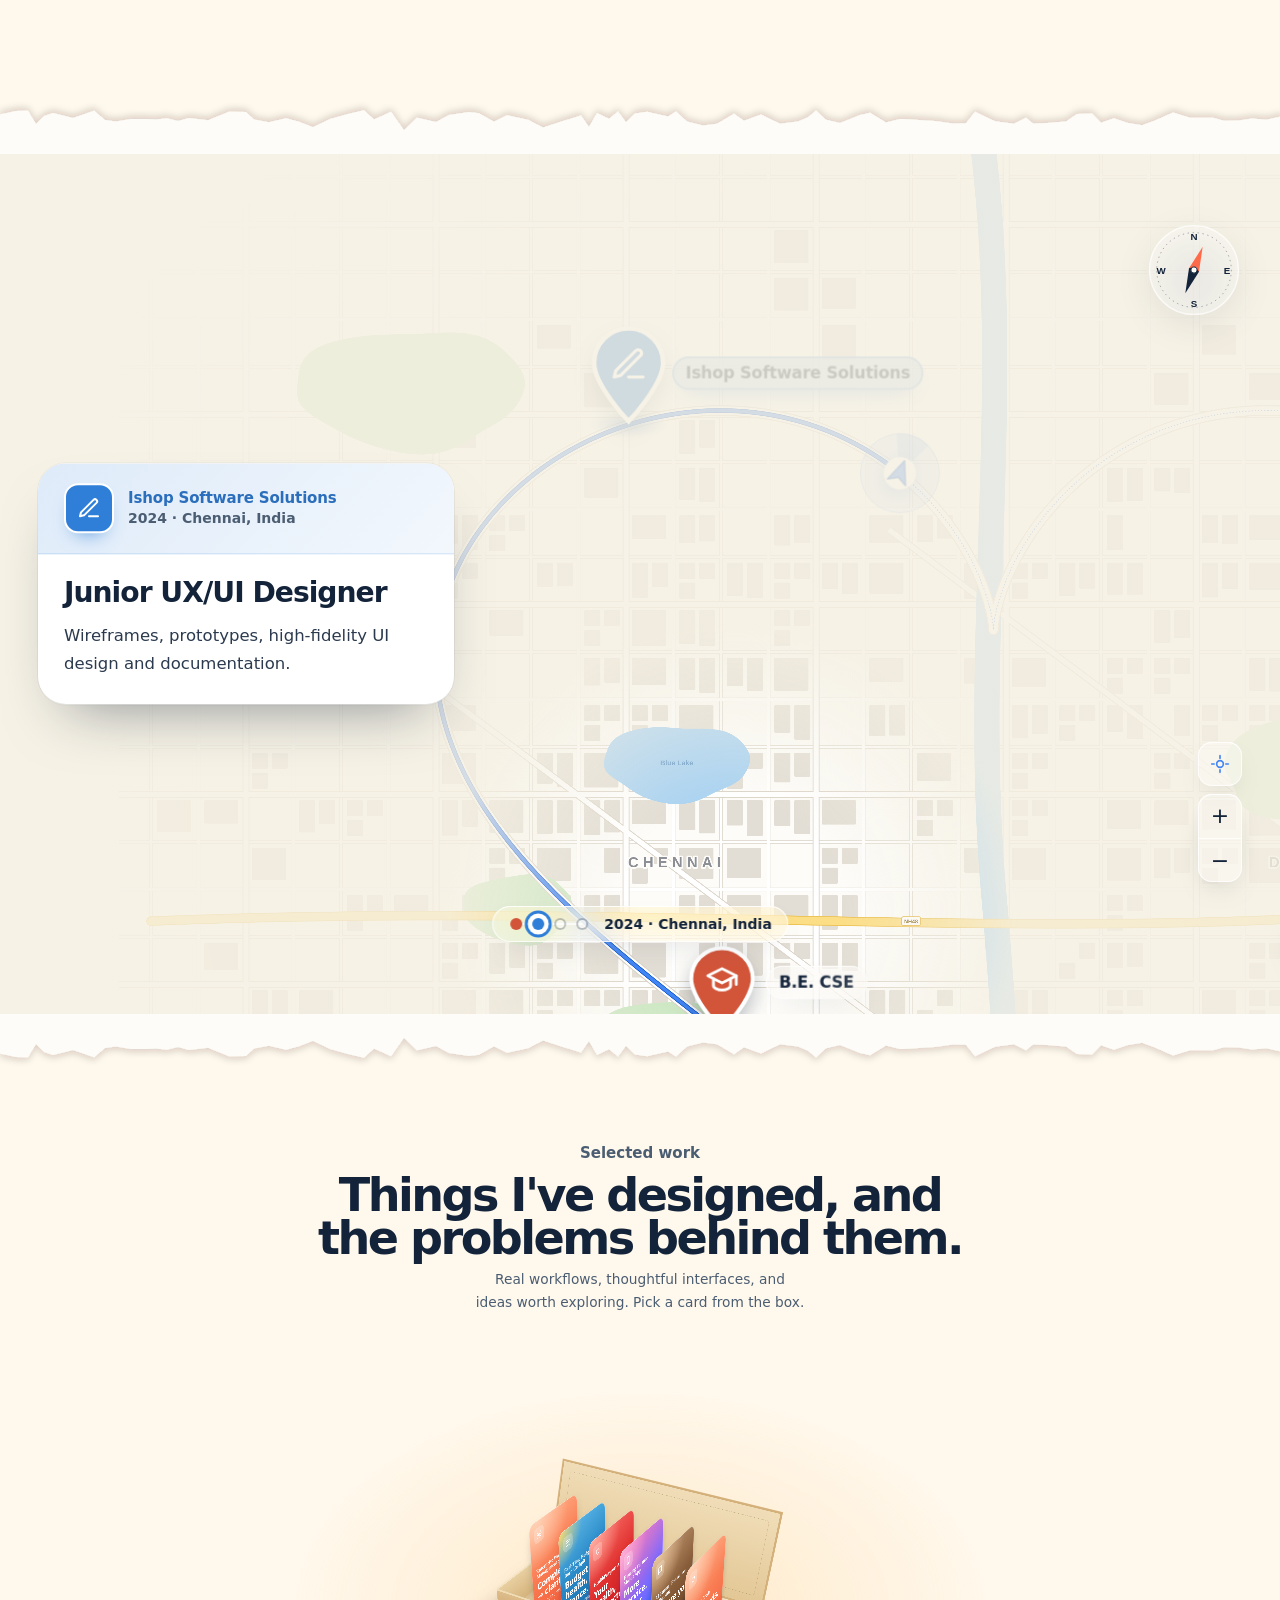
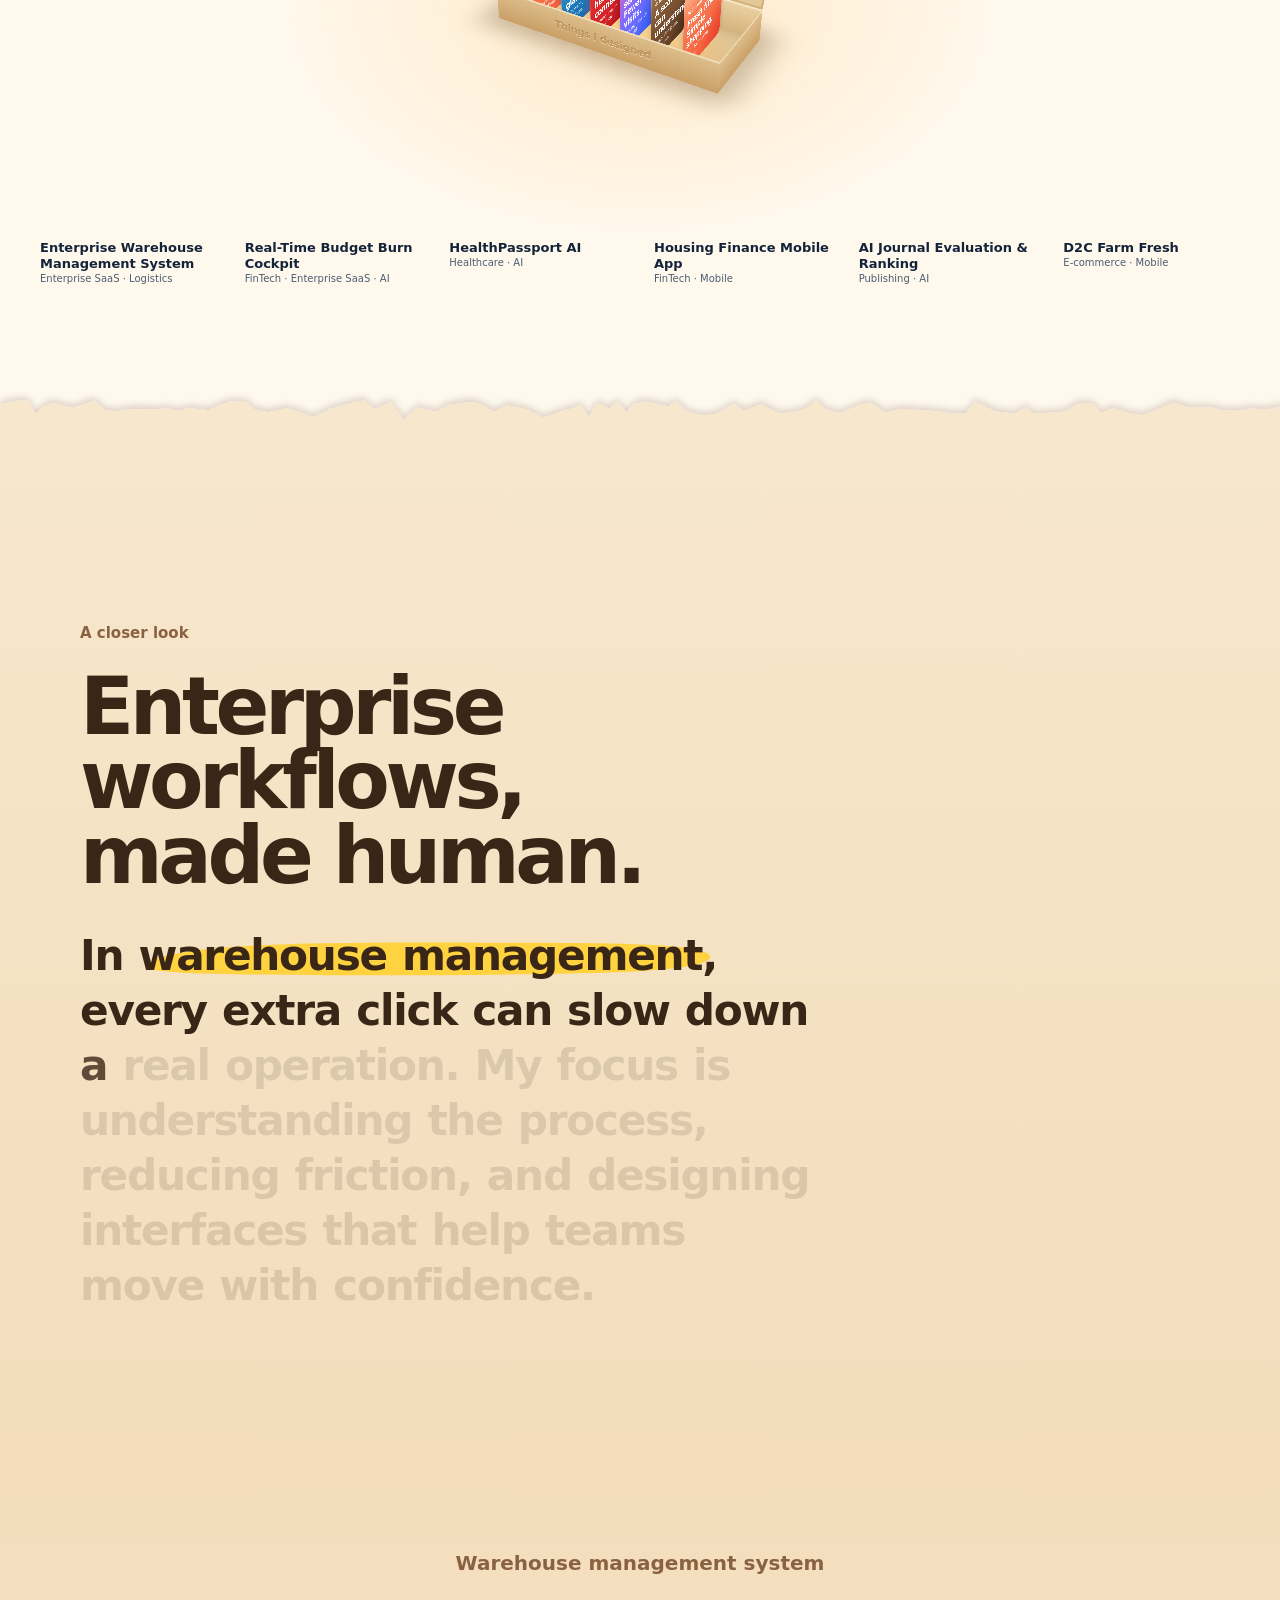
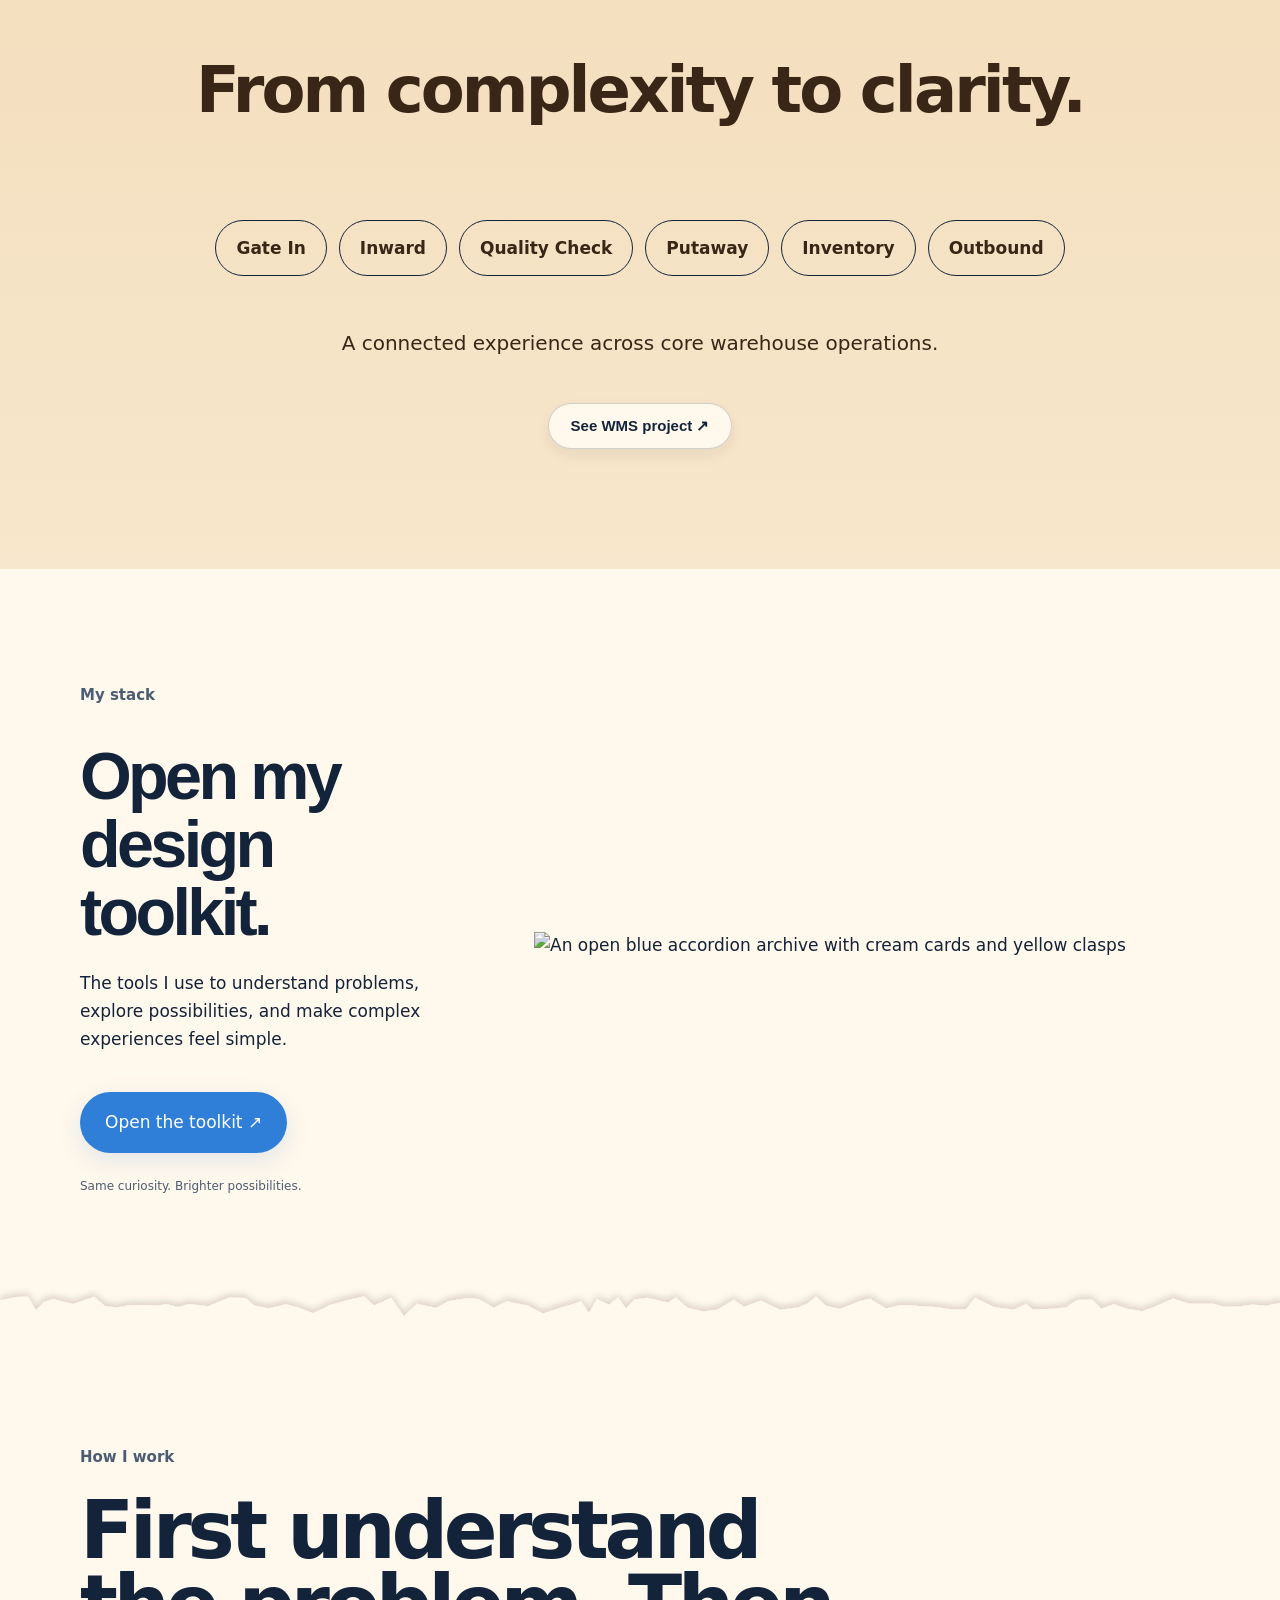
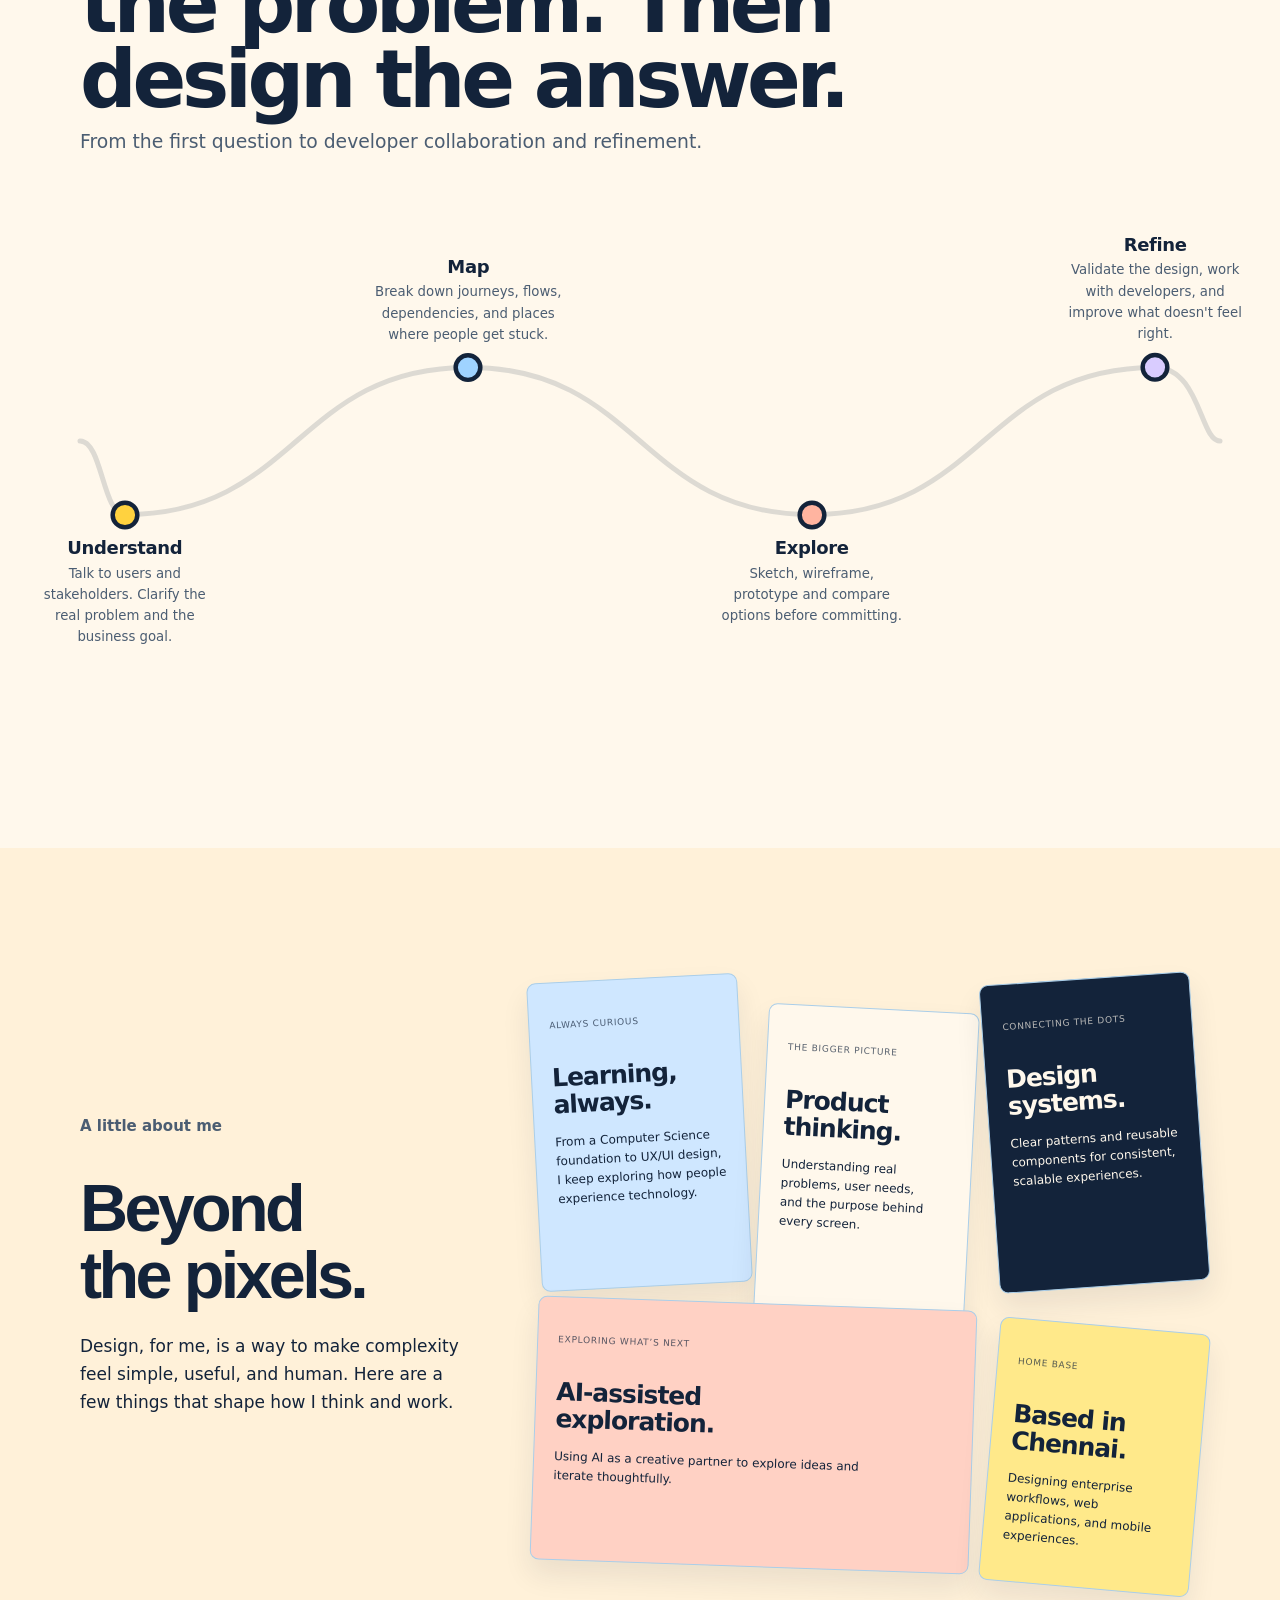
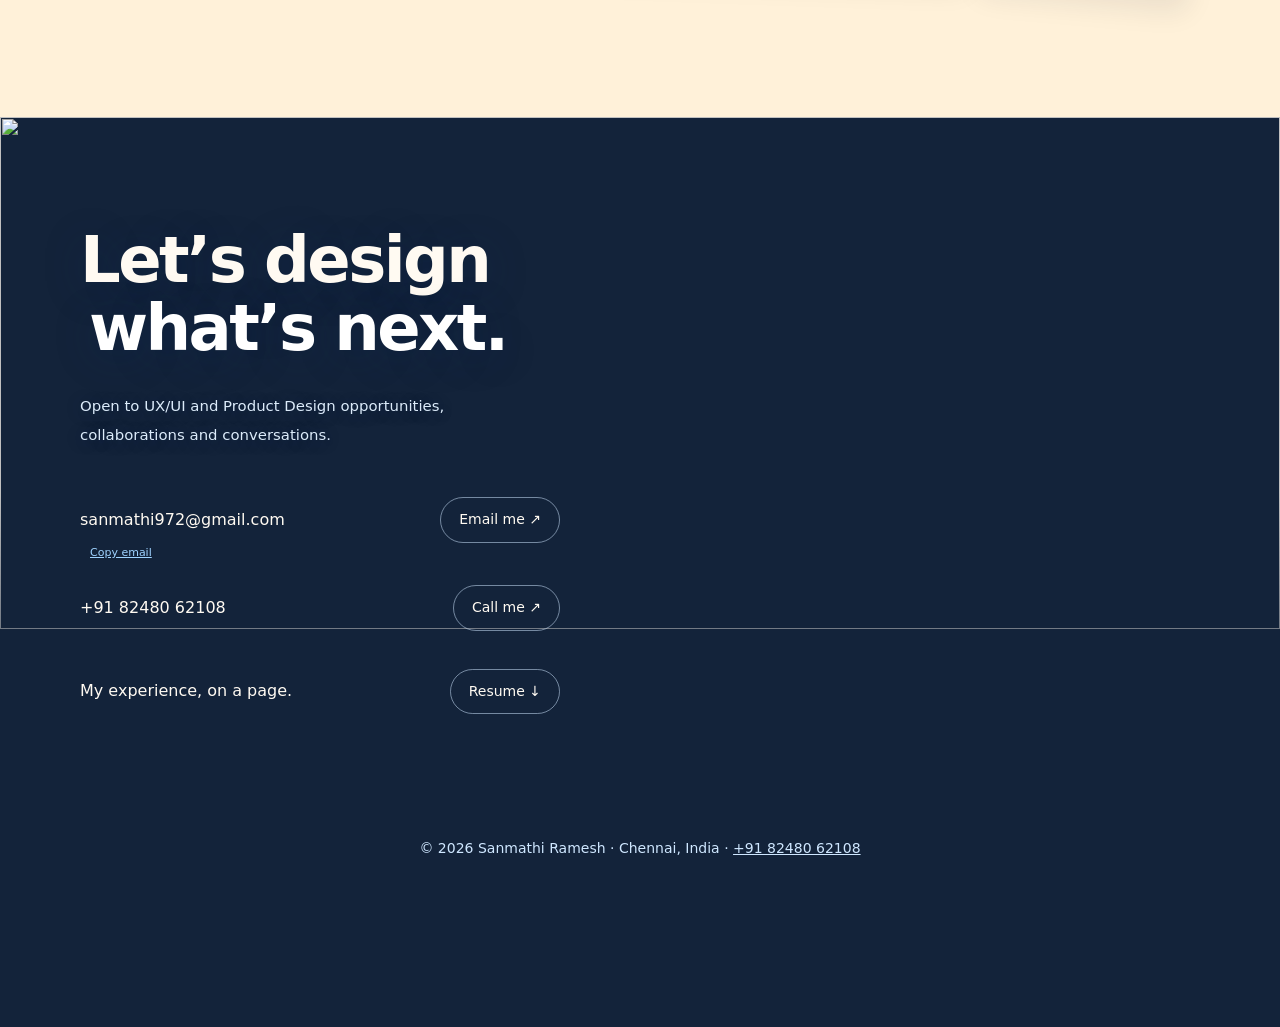
==== commit 8ca90a46: "Add files via upload" ====
--- a/index.html
+++ b/index.html
@@ -1,1793 +1,215 @@
 <!doctype html>
-<html lang="en">
-<head>
-<meta charset="UTF-8">
-<meta name="viewport" content="width=device-width, initial-scale=1.0">
-<title>Sanmathi Ramesh — UX/UI Designer</title>
-<meta name="description" content="Sanmathi Ramesh is a UX/UI Designer working across enterprise SaaS, fintech, logistics, and healthcare — turning complex, data-heavy systems into workflows people can use.">
-<style>
-/* ============================================================
-   SANMATHI RAMESH — UX/UI PORTFOLIO
-   Design concept: "Dark Premium Cinematic"
-   Deep graphite canvas, warm gold + violet accents, glass panels,
-   cursor-reactive glow, magnetic buttons. Premium tech-product feel.
-   ============================================================ */
-
-@import url('https://fonts.googleapis.com/css2?family=Bricolage+Grotesque:opsz,wght@12..96,400;12..96,500;12..96,600;12..96,700;12..96,800&family=Inter:wght@400;500;600;700&display=swap');
-
-:root{
-  --bg:        #0D0E12;
-  --bg-soft:   #15171D;
-  --bg-elev:   #1B1E26;
-  --ink:       #F4F2EC;
-  --dim:       #9A9AA4;
-  --dim-2:     #6E6E78;
-  --accent:    #D8A44E;
-  --accent-2:  #F0C878;
-  --violet:    #7C6CF6;
-  --violet-2:  #9F8CFF;
-  --line:      rgba(244,242,236,0.10);
-  --line-strong: rgba(244,242,236,0.20);
-  --glow-alpha: 0.16;
-  --orb-alpha: 0.14;
-  --btn-ink: #191204;
-  --card-bg: linear-gradient(160deg, rgba(255,255,255,0.05), rgba(255,255,255,0.015));
-  --card-shadow: none;
-  --nav-bg-scrolled: rgba(13,14,18,0.72);
-  --outcome-bg: linear-gradient(160deg, rgba(216,164,78,0.08), rgba(124,108,246,0.05));
-
-  --serif: 'Bricolage Grotesque', 'Inter', sans-serif;
-  --sans:  'Inter', -apple-system, BlinkMacSystemFont, 'Segoe UI', sans-serif;
-
-  --edge: clamp(20px, 5vw, 72px);
-  --max: 1360px;
-  --ease: cubic-bezier(.22,.68,.18,1);
-
-  color-scheme: dark;
-  transition: background .4s ease, color .4s ease;
-}
-
-:root[data-theme="light"]{
-  --bg:        #FAFAF7;
-  --bg-soft:   #F1EFE9;
-  --bg-elev:   #FFFFFF;
-  --ink:       #17161C;
-  --dim:       #6B6A74;
-  --dim-2:     #96959E;
-  --accent:    #B87F26;
-  --accent-2:  #D8A44E;
-  --violet:    #6D5EF8;
-  --violet-2:  #5B4FE0;
-  --line:      rgba(23,22,28,0.10);
-  --line-strong: rgba(23,22,28,0.18);
-  --glow-alpha: 0.09;
-  --orb-alpha: 0.07;
-  --btn-ink: #191204;
-  --card-bg: #FFFFFF;
-  --card-shadow: 0 20px 40px rgba(23,22,28,0.07);
-  --nav-bg-scrolled: rgba(250,250,247,0.78);
-  --outcome-bg: linear-gradient(160deg, rgba(184,127,38,0.08), rgba(109,94,248,0.06));
-  color-scheme: light;
-}
-
-*,*::before,*::after{ box-sizing: border-box; }
-html{ scroll-behavior: smooth; }
-@media (prefers-reduced-motion: reduce){
-  html{ scroll-behavior: auto; }
-  *,*::before,*::after{ animation-duration: 0.001ms !important; animation-iteration-count: 1 !important; transition-duration: 0.001ms !important; scroll-behavior: auto !important; }
-}
-
-body{
-  margin:0;
-  background: var(--bg);
-  color: var(--ink);
-  font-family: var(--sans);
-  font-size: 16px;
-  line-height: 1.5;
-  -webkit-font-smoothing: antialiased;
-  overflow-x: hidden;
-  transition: background .4s ease, color .4s ease;
-}
-
-img{ max-width:100%; display:block; }
-a{ color: inherit; text-decoration:none; }
-button{ font-family: inherit; background:none; border:none; cursor:pointer; color:inherit; }
-ul{ margin:0; padding:0; list-style:none; }
-h1,h2,h3,h4,p{ margin:0; }
-::selection{ background: var(--accent); color: #191204; }
-:focus-visible{ outline: 2px solid var(--accent); outline-offset: 3px; }
-
-/* ---------- cursor glow (desktop only) ---------- */
-.cursor-glow{
-  position:fixed; width:640px; height:640px; border-radius:50%;
-  background: radial-gradient(circle, rgba(124,108,246,var(--glow-alpha)), transparent 70%);
-  pointer-events:none; z-index:2; filter: blur(30px);
-  transform:translate(-50%,-50%);
-  opacity:0; transition: opacity .4s ease;
-  will-change: left, top;
-}
-.cursor-glow.is-active{ opacity:1; }
-
-/* ---------- type scale ---------- */
-.display-1{
-  font-family: var(--serif);
-  font-weight: 600;
-  font-size: clamp(2.6rem, 6vw, 5.4rem);
-  line-height: 1.03;
-  letter-spacing: -0.015em;
-}
-.display-2{
-  font-family: var(--serif);
-  font-weight: 600;
-  font-size: clamp(2rem, 4.2vw, 3.4rem);
-  line-height: 1.08;
-  letter-spacing: -0.01em;
-}
-.display-3{
-  font-family: var(--serif);
-  font-weight: 600;
-  font-size: clamp(1.4rem, 2.4vw, 1.9rem);
-  line-height: 1.2;
-}
-.label{
-  font-family: var(--sans);
-  font-size: 0.82rem;
-  font-weight: 500;
-  letter-spacing: 0.01em;
-  color: var(--dim);
-}
-.body-lg{
-  font-size: clamp(1.05rem, 1.4vw, 1.25rem);
-  line-height: 1.6;
-  color: var(--dim);
-  max-width: 60ch;
-}
-.body{
-  font-size: 1rem;
-  line-height: 1.65;
-  color: var(--dim);
-  max-width: 58ch;
-}
-.grad-text{
-  background: linear-gradient(100deg, var(--accent), var(--violet-2));
-  -webkit-background-clip: text; background-clip:text; color:transparent;
-}
-.accent-italic{
-  font-style: italic;
-  color: var(--accent);
-}
-
-/* ---------- layout helpers ---------- */
-.wrap{
-  max-width: var(--max);
-  margin: 0 auto;
-  padding-left: var(--edge);
-  padding-right: var(--edge);
-  position:relative;
-}
-.section{ position:relative; padding-top: clamp(64px,9vw,120px); padding-bottom: clamp(64px,9vw,120px); z-index:1; }
-.section.tight{ padding-top: clamp(36px,5vw,64px); padding-bottom: clamp(36px,5vw,64px); }
-.rule{ height:1px; background: var(--line); border:none; margin:0; }
-
-/* ---------- nav ---------- */
-.site-nav{
-  position: fixed; top:0; left:0; right:0; z-index: 100;
-  display:flex; align-items:center; justify-content:space-between;
-  padding: 22px var(--edge);
-  transition: transform .5s var(--ease), background .4s ease, border-color .4s ease, backdrop-filter .4s ease;
-  border-bottom: 1px solid transparent;
-}
-.site-nav.is-scrolled{
-  background: var(--nav-bg-scrolled);
-  backdrop-filter: blur(14px);
-  border-bottom-color: var(--line);
-}
-.site-nav.nav-hidden{ transform: translateY(-100%); }
-.nav-name{
-  font-family: var(--serif);
-  font-size: 1.05rem;
-  font-weight: 600;
-}
-.nav-links{ display:flex; gap: clamp(20px,3vw,36px); align-items:center; }
-.nav-links a:not(.btn-glass){
-  font-size: 0.9rem; color: var(--dim);
-  transition: color .25s ease;
-}
-.nav-links a:not(.btn-glass):hover{ color: var(--ink); }
-.btn-glass{
-  padding: 10px 22px; border-radius: 99px;
-  background: rgba(244,242,236,0.06);
-  border: 1px solid var(--line);
-  backdrop-filter: blur(8px);
-  font-size: 0.88rem; font-weight: 500;
-  transition: background .3s, border-color .3s, transform .25s var(--ease);
-  display:inline-block;
-}
-.btn-glass:hover{ background: rgba(244,242,236,0.12); border-color: var(--line-strong); }
-
-/* ---------- buttons ---------- */
-.btn{
-  display:inline-flex; align-items:center; gap:10px;
-  font-size: 0.95rem; font-weight:600;
-  padding: 15px 30px;
-  border-radius: 99px;
-  position:relative;
-  transition: transform .25s var(--ease), box-shadow .3s ease;
-}
-.btn.primary{
-  background: linear-gradient(135deg, var(--accent), var(--accent-2));
-  color: var(--btn-ink);
-  box-shadow: 0 16px 32px rgba(216,164,78,0.22);
-}
-.btn.primary:hover{ transform: scale(1.035); box-shadow: 0 20px 40px rgba(216,164,78,0.3); }
-.btn.ghost{
-  background: transparent; color: var(--ink);
-  border: 1px solid var(--line-strong);
-}
-.btn.ghost:hover{ background: rgba(244,242,236,0.06); }
-.btn-icon{ font-size: 1.05em; line-height:1; display:inline-block; }
-
-/* ---------- scroll progress bar ---------- */
-.scroll-progress{
-  position:fixed; top:0; left:0; height:3px; width:0%;
-  background: linear-gradient(90deg, var(--accent), var(--violet-2));
-  z-index: 200;
-  transition: width .1s linear;
-}
-
-/* ---------- reveal-on-scroll ---------- */
-.reveal{
-  opacity:0; transform: translateY(26px);
-  transition: opacity .8s var(--ease), transform .8s var(--ease);
-}
-.reveal.is-visible{ opacity:1; transform:none; }
-
-/* ---------- glass panel base ---------- */
-.glass{
-  background: linear-gradient(160deg, rgba(255,255,255,0.05), rgba(255,255,255,0.015));
-  border: 1px solid var(--line);
-  backdrop-filter: blur(6px);
-}
-
-/* ---------- footer ---------- */
-.site-footer{
-  background: var(--bg-soft);
-  border-top: 1px solid var(--line);
-  padding: clamp(60px,8vw,110px) var(--edge) 40px;
-}
-.footer-top{
-  display:flex; justify-content:space-between; align-items:flex-end;
-  flex-wrap:wrap; gap:40px;
-  padding-bottom: 48px;
-}
-.footer-bottom{
-  display:flex; justify-content:space-between; align-items:center;
-  padding-top:24px; border-top:1px solid var(--line);
-  font-size:0.82rem; color: var(--dim-2);
-  flex-wrap:wrap; gap:12px;
-}
-.footer-links{ display:flex; gap:28px; flex-wrap:wrap; }
-.footer-links a{ font-size:0.95rem; color:var(--ink); transition:color .25s; }
-.footer-links a:hover{ color: var(--accent); }
-
-/* ---------- TABLET RESPONSIVE ---------- */
-@media (min-width: 721px) and (max-width: 1024px){
-  :root{ --edge: 28px; }
-  .site-nav{ padding: 16px var(--edge); }
-  .nav-links{ gap: 14px; min-width:0; }
-  .nav-links a{ white-space:nowrap; }
-  .nav-links .btn-glass{ padding:10px 14px; }
-
-  .hero{ min-height: auto; padding-top: 110px; padding-bottom: 80px; }
-  .hero-inner{ width:100%; max-width: 900px; grid-template-columns: 1fr 0.82fr; gap: 30px; }
-  .hero-headline{ font-size: clamp(3rem, 6vw, 4.4rem); overflow-wrap:anywhere; }
-  .hero-sub{ max-width: 560px; }
-  .hero-illustration{ max-width: 360px; }
-  .hero-cta-row{ flex-wrap:wrap; }
-
-  .section{ padding-left:var(--edge); padding-right:var(--edge); }
-  .work-grid{ gap:16px; }
-  .work-card{ min-width:0; }
-  .work-card .work-diagram,
-  .work-card.featured .work-diagram,
-  .work-card.featured .work-diagram.diagram-tall{ width:52%; max-width:300px; }
-  .work-card h3,.work-card.featured h3{ max-width:100%; overflow-wrap:anywhere; }
-
-  .about-grid{ gap:38px; }
-  .skills-grid{ grid-template-columns:1fr 1fr; gap:16px; }
-  .skill-card{ min-width:0; }
-  .pill{ max-width:100%; white-space:normal; }
-
-  #experience .exp-timeline{ padding-left:34px; }
-  .contact-method-card{ min-width:0; }
-  .footer-top,.footer-bottom{ gap:24px; }
-}
-
-@media (max-width: 720px){
-  :root{ --edge: 16px; }
-  .site-nav{ padding: 14px var(--edge); min-height: 64px; }
-  .nav-name{ font-size: .95rem; white-space: nowrap; }
-  .nav-links{ gap: 8px; min-width: 0; }
-  .nav-links a:not(.btn-glass){ display:none; }
-  .nav-links .btn-glass{ display:none; }
-  .theme-toggle{ width:36px; height:36px; }
-  .cursor-glow{ display:none; }
-
-  .hero{ min-height: auto; padding-top: 92px; padding-bottom: 88px; }
-  .hero-inner{ width:100%; max-width:none; gap: 34px; }
-  .hero-text{ width:100%; min-width:0; }
-  .hero-tag{ max-width:100%; padding:7px 13px; font-size:.76rem; }
-  .hero-headline{ max-width: 100%; font-size: clamp(2.15rem, 10vw, 3.1rem); line-height:1.04; overflow-wrap:anywhere; }
-  .hero-sub{ max-width:100%; font-size:1rem; }
-  .hero-cta-row{ width:100%; gap:10px; }
-  .hero-cta-row .btn{ flex:1 1 0; justify-content:center; min-width:0; padding:13px 16px; }
-  .hero-meta{ width:100%; gap:18px 28px; justify-content:center; }
-  .hero-illustration{ width:min(82vw, 300px); max-width:300px; }
-  .scroll-cue{ bottom:18px; }
-
-  .section{ padding-top:56px; padding-bottom:56px; }
-  .sec-head{ margin-bottom:42px; }
-  .display-2{ font-size:clamp(1.8rem, 8vw, 2.5rem); }
-
-  .work-grid{ gap:14px; }
-  .work-card{ padding:22px 18px; border-radius:18px; min-width:0; }
-  .work-card .work-diagram,
-  .work-card.featured .work-diagram,
-  .work-card.featured .work-diagram.diagram-tall{ width:min(72%, 250px); max-width:100%; }
-  .work-card h3,
-  .work-card.featured h3{ max-width:100%; font-size:1.45rem; overflow-wrap:anywhere; }
-  .work-card .tag-row,
-  .work-card.featured .tag-row{ max-width:100%; }
-  .work-card p,.work-card .w-bullets{ max-width:100%; }
-
-  .about-grid{ gap:34px; }
-  .about-stats-vert{ grid-template-columns:1fr 1fr; }
-  .about-stat-card{ min-width:0; padding:13px; }
-  .about-stat-card .num,.about-stat-card .cap{ overflow-wrap:anywhere; }
-
-  .skills-grid{ grid-template-columns:1fr; }
-  .skill-card{ min-width:0; padding:22px 18px; }
-  .pill{ max-width:100%; white-space:normal; text-align:left; }
-
-  #experience .exp-timeline{ padding-left:28px; --timeline-rail-x:8px; }
-  #experience .exp-dot{ left:-26px; }
-  #experience .exp-role{ font-size:1.15rem; }
-  #experience .exp-company,#experience .exp-dates{ overflow-wrap:anywhere; }
-
-  .contact-method-card{ min-width:0; padding:22px 14px; }
-  .contact-method-card .cm-value{ max-width:100%; overflow-wrap:anywhere; }
-  .footer-top,.footer-bottom{ gap:18px; }
-  .footer-top{ margin-top:48px !important; }
-}
-
-@media (max-width: 380px){
-  .site-nav{ padding-left:12px; padding-right:12px; }
-  .nav-name{ font-size:.88rem; }
-  .hero{ padding-top:86px; }
-  .hero-headline{ font-size:2.05rem; }
-  .hero-cta-row{ flex-direction:column; }
-  .hero-cta-row .btn{ width:100%; }
-  .about-stats-vert{ grid-template-columns:1fr; }
-  .tool-grid{ gap:10px; }
-}
-
-/* ---------- theme-aware diagram strokes/fills ---------- */
-.d-line{ stroke: var(--ink); fill:none; }
-.d-line-soft{ stroke: var(--ink); fill:none; opacity:0.3; }
-.d-node{ fill: var(--ink); opacity:0.6; }
-.d-accent{ fill: var(--accent); }
-.d-accent-line{ stroke: var(--accent); fill:none; }
-.d-violet-line{ stroke: var(--violet-2); fill:none; }
-.d-violet{ fill: var(--violet-2); }
-.d-fill-1{ fill: var(--ink); opacity:0.75; }
-.d-fill-2{ fill: var(--ink); opacity:0.45; }
-.d-fill-3{ fill: var(--ink); opacity:0.2; }
-
-/* ---------- theme toggle ---------- */
-.theme-toggle{
-  width: 38px; height:38px; border-radius:50%;
-  display:inline-flex; align-items:center; justify-content:center;
-  border: 1px solid var(--line); background: rgba(244,242,236,0.04);
-  transition: background .3s, border-color .3s, transform .25s var(--ease);
-  flex-shrink:0;
-}
-.theme-toggle:hover{ background: rgba(244,242,236,0.1); border-color: var(--line-strong); }
-.theme-toggle svg{ width:17px; height:17px; stroke: var(--ink); fill:none; }
-.theme-toggle .icon-moon{ display:block; }
-.theme-toggle .icon-sun{ display:none; }
-:root[data-theme="light"] .theme-toggle .icon-moon{ display:none; }
-:root[data-theme="light"] .theme-toggle .icon-sun{ display:block; }
-
-
-/* ============================================================
-   HOMEPAGE SECTIONS — Dark Premium Cinematic
-   ============================================================ */
-
-/* ---------- HERO ---------- */
-.hero{
-  position:relative;
-  min-height: 100svh;
-  display:flex; flex-direction:column; justify-content:center; align-items:center;
-  padding-top: 100px; padding-bottom: 40px;
-  overflow:hidden;
-}
-.hero-bg-orb{
-  position:absolute; top:-200px; left:50%; transform:translateX(-50%);
-  width:900px; height:900px; border-radius:50%;
-  background: radial-gradient(circle, rgba(124,108,246,var(--orb-alpha)), transparent 65%);
-  pointer-events:none; z-index:0;
-}
-.hero-inner{
-  position:relative; z-index:1; max-width: 1160px;
-  display:grid; grid-template-columns: 1.05fr 0.95fr; gap: clamp(20px,4vw,60px);
-  align-items:center; text-align:left;
-}
-.hero-illustration{
-  justify-self:center; width:100%; max-width:460px;
-  opacity:0; animation: heroIllustrationIn 1.1s .3s var(--ease) forwards;
-}
-@keyframes heroIllustrationIn{ from{ opacity:0; transform: scale(0.92); } to{ opacity:1; transform:scale(1); } }
-.hero-float-slow{
-  transform-box: fill-box; transform-origin: center;
-  animation: heroFloat 6s ease-in-out infinite;
-}
-@keyframes heroFloat{ 0%,100%{ transform: translateY(0); } 50%{ transform: translateY(-8px); } }
-.hero-float-fast{
-  transform-box: fill-box; transform-origin: center;
-  animation: heroFloatFast 5s ease-in-out infinite;
-}
-@keyframes heroFloatFast{ 0%,100%{ transform: translateY(0); } 50%{ transform: translateY(-12px); } }
-.hero-chip-float-1{
-  transform-box: fill-box; transform-origin: center;
-  animation: heroChipFloat 4.5s ease-in-out infinite;
-}
-@keyframes heroChipFloat{ 0%,100%{ transform: translateY(0); } 50%{ transform: translateY(-6px); } }
-.hero-cursor{ transform-box: fill-box; transform-origin: center; animation: cursorDrift 5s ease-in-out infinite; }
-@keyframes cursorDrift{ 0%,100%{ transform: translate(0,0); } 50%{ transform: translate(-4px,5px); } }
-.hero-pulse{ animation: pulseRing 2.2s ease-out infinite; transform-box: fill-box; transform-origin:center; }
-@keyframes pulseRing{
-  0%{ transform: scale(0.7); opacity:1; }
-  70%{ transform: scale(1.5); opacity:0; }
-  100%{ transform: scale(1.5); opacity:0; }
-}
-@media (prefers-reduced-motion: reduce){
-  .hero-float-slow, .hero-float-fast, .hero-chip-float-1, .hero-cursor, .hero-pulse{ animation:none; }
-}
-.hero-text{ text-align:left; }
-.hero-tag{
-  display:inline-flex; align-items:center; gap:10px;
-  font-size:0.85rem; color:var(--dim);
-  border:1px solid var(--line); padding:8px 18px; border-radius:99px;
-  background: rgba(244,242,236,0.03);
-  margin-bottom: 32px;
-}
-.hero-tag .dot{ width:6px; height:6px; border-radius:50%; background:var(--accent); box-shadow:0 0 10px var(--accent); }
-.hero-headline{ max-width: 19ch; font-size: clamp(2.3rem, 4.6vw, 4.4rem); }
-.hero-sub{
-  margin: 20px 0 0;
-  max-width: 46ch;
-}
-.hero-cta-row{
-  display:flex; align-items:center; gap: 18px; flex-wrap:wrap;
-  margin-top: 32px;
-}
-.hero-meta{
-  display:flex; gap: clamp(28px,4vw,52px); flex-wrap:wrap;
-  margin-top: 34px;
-}
-.hero-meta dt{ font-size:0.76rem; letter-spacing:0.06em; text-transform:uppercase; color: var(--dim); margin-bottom:8px; }
-.hero-meta dd{ margin:0; font-size:1rem; font-weight:600; color: var(--ink); }
-.hero-stats{
-  margin-top: 80px;
-  display:flex; gap: clamp(32px,6vw,72px); justify-content:center; flex-wrap:wrap;
-  padding-top: 32px;
-  border-top: 1px solid var(--line);
-  position:relative; z-index:1;
-}
-.about-stats{
-  margin-top: 64px;
-}
-@media (max-width: 900px){
-  .hero-inner{ grid-template-columns: 1fr; text-align:center; }
-  .hero-text{ text-align:center; }
-  .hero-headline{ max-width: 14ch; margin:0 auto; }
-  .hero-sub{ margin-left:auto; margin-right:auto; }
-  .hero-cta-row{ justify-content:center; }
-  .hero-illustration{ max-width:320px; }
-}
-.hero-stat .num{ font-family: var(--serif); font-size:1.6rem; font-weight:600; display:block; }
-.hero-stat .cap{ font-size:0.82rem; color: var(--dim); margin-top:6px; display:block; }
-
-.scroll-cue{
-  position:absolute; bottom: 34px; left:50%; transform:translateX(-50%);
-  display:flex; flex-direction:column; align-items:center; gap:10px;
-  font-size:0.75rem; color: var(--dim);
-  z-index:1;
-}
-.scroll-cue .line{
-  width:1px; height: 34px; background: var(--line-strong);
-  position:relative; overflow:hidden;
-}
-.scroll-cue .line::after{
-  content:''; position:absolute; left:0; top:-100%; width:100%; height:100%;
-  background: var(--accent);
-  animation: scrollcue 2.2s var(--ease) infinite;
-}
-@keyframes scrollcue{ 0%{ top:-100%; } 60%{ top:100%; } 100%{ top:100%; } }
-
-/* ---------- SECTION HEADERS ---------- */
-.sec-head{
-  text-align:center;
-  max-width: 640px;
-  margin: 0 auto clamp(52px,7vw,88px);
-}
-.sec-head .label{ color: var(--accent); }
-.sec-head h2{ margin-top: 14px; }
-.sec-head p{ margin: 18px auto 0; }
-
-/* ---------- SELECTED WORK — bento grid ---------- */
-.work-grid{
-  display:grid;
-  grid-template-columns: repeat(6, 1fr);
-  gap: 22px;
-}
-.work-card{
-  grid-column: span 3;
-  border-radius: 24px;
-  padding: clamp(28px,3vw,40px);
-  position:relative; overflow:hidden;
-  transition: transform .45s var(--ease), border-color .4s ease, box-shadow .4s ease;
-  display:flex; flex-direction:column;
-  background: var(--card-bg);
-  border: 1px solid var(--line);
-  box-shadow: var(--card-shadow);
-  backdrop-filter: blur(6px);
-}
-.work-card.featured{ grid-column: span 6; }
-.work-card::before{
-  content:''; position:absolute; inset:0; opacity:0; pointer-events:none;
-  background: radial-gradient(340px circle at var(--mx,50%) var(--my,50%), rgba(216,164,78,0.14), transparent 60%);
-  transition: opacity .4s;
-}
-.work-card:hover::before{ opacity:1; }
-.work-card:hover{ transform: translateY(-6px); border-color: rgba(216,164,78,0.35); }
-
-.work-card .tag-row{
-  display:flex; gap:8px; flex-wrap:wrap; margin-bottom:16px;
-  max-width: 58%; position:relative; z-index:1;
-}
-.work-card.featured .tag-row{ max-width:54%; }
-.work-card .tag-row span{
-  font-size:0.75rem; padding:5px 12px; border-radius:99px;
-  border:1px solid var(--line); color: var(--dim);
-  transition: border-color .25s ease, color .25s ease;
-}
-.work-card:hover .tag-row span{ border-color: rgba(216,164,78,0.3); color: var(--ink); }
-.work-card .w-index{ font-size:0.8rem; color: var(--dim-2); margin-bottom:auto; }
-.work-card h3{
-  font-family: var(--serif); font-weight:600;
-  font-size: clamp(1.3rem, 2.4vw, 1.8rem);
-  margin: 0 0 20px;
-  max-width: 58%; position:relative; z-index:1;
-  transition: color .3s ease;
-}
-.work-card.featured h3{ font-size: clamp(1.6rem,3vw,2.3rem); max-width:54%; }
-.work-card:hover h3{ color: var(--accent-2); }
-.work-card p{ font-size:0.95rem; color: var(--dim); line-height:1.6; margin:0; max-width:52ch; }
-.work-card .w-bullets{
-  list-style:none; margin:0; padding:0; max-width:60ch;
-  display:flex; flex-direction:column; gap:10px;
-  position:relative; z-index:1;
-}
-.work-card .w-bullets li{
-  position:relative; padding-left:16px;
-  font-size:0.88rem; color: var(--dim); line-height:1.55;
-}
-.work-card .w-bullets li::before{
-  content:''; position:absolute; left:0; top:8px; width:6px; height:1px; background: var(--accent);
-}
-.work-card .w-link{
-  margin-top: 22px; display:inline-flex; align-items:center; gap:8px;
-  font-size:0.88rem; font-weight:600; color: var(--ink);
-  position:relative; z-index:1;
-}
-.work-card .w-link .arrow{ transition: transform .3s var(--ease); }
-.work-card:hover .w-link .arrow{ transform: translateX(4px); }
-
-.work-diagram{
-  position:absolute; right: clamp(24px,3vw,40px); top: clamp(24px,3vw,36px);
-  width:34%;
-  opacity:0.92;
-  pointer-events:none;
-  filter: drop-shadow(0 12px 24px rgba(0,0,0,0.18));
-  transition: transform .45s var(--ease), opacity .4s ease;
-}
-.work-card:hover .work-diagram{ transform: translateY(-4px); opacity:1; }
-.work-card.featured .work-diagram{ width:28%; }
-.work-diagram.diagram-tall{ width:22%; }
-.work-card.featured .work-diagram.diagram-tall{ width:19%; }
-
-@media (max-width: 900px){
-  .work-grid{ grid-template-columns: 1fr; }
-  .work-card, .work-card.featured{ grid-column: span 1; }
-  .work-card .tag-row,
-  .work-card h3{ max-width:100%; }
-  .work-card .work-diagram{
-    position:static; display:block; order:-1;
-    width:56%; margin:0 auto 22px;
-    right:auto; top:auto; left:auto; transform:none;
-  }
-  /* Mobile override: featured desktop width (28%) must not override the shared mobile width. */
-  .work-card.featured .work-diagram,
-  .work-card.featured .work-diagram.diagram-tall{
-    width:56%;
-  }
-  .work-card:hover .work-diagram{ transform: translateY(-4px); }
-}
-
-/* ---------- ABOUT ---------- */
-.about-grid{
-  display:grid; grid-template-columns: 5fr 7fr; gap: clamp(30px,6vw,80px);
-  align-items:stretch;
-}
-.about-grid > div:first-child{ display:flex; flex-direction:column; }
-.about-copy p{ margin-bottom: 22px; }
-.about-copy p:last-child{ margin-bottom:0; }
-
-.about-stats-vert{
-  margin-top: 24px;
-  display:grid; grid-template-columns: 1fr 1fr; gap: 10px;
-}
-.about-stat-card{
-  padding: 14px 16px;
-  background: var(--card-bg);
-  border: 1px solid var(--line);
-  border-radius: 14px;
-  box-shadow: var(--card-shadow);
-  transition: transform .3s var(--ease), border-color .3s ease;
-  position:relative; overflow:hidden;
-}
-.about-stat-card::before{
-  content:''; position:absolute; top:-30px; right:-30px; width:90px; height:90px;
-  border-radius:50%;
-  background: radial-gradient(circle, rgba(216,164,78,0.16), transparent 70%);
-  opacity:0; transition: opacity .35s ease;
-}
-.about-stat-card:hover{ transform: translateY(-3px); border-color: rgba(216,164,78,0.3); }
-.about-stat-card:hover::before{ opacity:1; }
-.stat-icon{
-  width:26px; height:26px; border-radius:8px;
-  display:flex; align-items:center; justify-content:center;
-  background: rgba(216,164,78,0.12); color: var(--accent);
-  margin-bottom:8px;
-  position:relative; z-index:1;
-}
-.stat-icon svg{ width:14px; height:14px; }
-.about-stat-card .num{
-  font-family: var(--serif); font-size: 1.05rem; font-weight:700; display:block;
-  color: var(--ink);
-  position:relative; z-index:1;
-}
-.about-stat-card .cap{
-  font-size: 0.74rem; color: var(--dim); margin-top:3px; display:block;
-  position:relative; z-index:1; line-height:1.3;
-}
-
-@media (max-width: 860px){
-  .about-grid{ grid-template-columns: 1fr; }
-}
-
-/* ---------- EXPERIENCE — TIMELINE ---------- */
-.exp-timeline{
-  position:relative;
-  padding-left: clamp(28px, 4vw, 40px);
-}
-.exp-timeline::before{
-  content:''; position:absolute; left:5px; top:8px; bottom:8px; width:1px;
-  background: var(--line);
-  transform: scaleY(0); transform-origin: top;
-  transition: transform 1.1s var(--ease);
-}
-.exp-timeline.is-visible::before{ transform: scaleY(1); }
-.exp-timeline-item{
-  position:relative;
-  padding-bottom: clamp(36px, 5vw, 52px);
-}
-.exp-timeline-item:last-child{ padding-bottom:0; }
-.exp-dot{
-  position:absolute; left: clamp(-33px,-4vw,-29px); top:6px;
-  width:13px; height:13px; border-radius:50%;
-  background: var(--bg-soft); border:2px solid var(--accent);
-  opacity:0; transform: scale(0.4);
-  transition: opacity .5s ease, transform .5s var(--ease);
-}
-.exp-timeline.is-visible .exp-dot{ opacity:1; transform: scale(1); }
-.exp-timeline-item:nth-child(1) .exp-dot{ transition-delay: .1s; }
-.exp-timeline-item:nth-child(2) .exp-dot{ transition-delay: .35s; }
-.exp-timeline-item:nth-child(3) .exp-dot{ transition-delay: .6s; }
-.exp-header{
-  display:flex; flex-wrap:wrap; align-items:baseline; gap: 6px 16px;
-  margin-bottom: 14px;
-}
-.exp-role{ font-family: var(--serif); font-size:1.3rem; font-weight:600; }
-.exp-company{ color: var(--dim); font-size:0.92rem; }
-.exp-dates{ font-size:0.8rem; color: var(--dim); margin-left:auto; }
-.exp-points{ max-width: 68ch; }
-.exp-points li{
-  position:relative; padding-left: 20px; margin-bottom:12px; color:var(--dim); line-height:1.6; font-size:0.94rem;
-}
-.exp-points li::before{
-  content:''; position:absolute; left:0; top:9px; width:9px; height:1px; background: var(--accent);
-}
-.exp-points li:last-child{ margin-bottom:0; }
-
-/* ---------- SKILLS ---------- */
-.skills-grid{
-  display:grid; grid-template-columns: repeat(4,1fr); gap: 20px;
-}
-.skill-card{
-  padding: 28px clamp(18px,2vw,26px);
-  background: var(--card-bg);
-  border: 1px solid var(--line);
-  border-radius: 20px;
-  box-shadow: var(--card-shadow);
-}
-.skill-card h4{
-  font-family: var(--serif); font-weight:600; font-size:1.05rem; margin-bottom:20px;
-  min-height: 2.4em; color: var(--accent-2);
-}
-.pill-list{ display:flex; flex-wrap:wrap; gap:9px; }
-.pill{
-  display:inline-flex; align-items:center;
-  padding: 8px 15px; border-radius:999px;
-  background: var(--bg-elev); border: 1px solid var(--line);
-  font-size:0.82rem; color: var(--ink);
-  transition: border-color .25s ease, transform .25s ease;
-}
-.pill:hover{ border-color: rgba(216,164,78,0.4); transform: translateY(-1px) scale(1.03); }
-
-.tool-grid{
-  display:grid; grid-template-columns: repeat(4,1fr); gap: 16px;
-}
-.tool-tile{
-  display:flex; flex-direction:column; align-items:center; gap:9px;
-  text-align:center;
-}
-.tool-icon{
-  width:48px; height:48px; border-radius:13px;
-  display:flex; align-items:center; justify-content:center;
-  font-family: var(--serif); font-weight:700; font-size:1.05rem; color:#fff;
-  box-shadow: 0 8px 16px rgba(0,0,0,0.18);
-  transition: transform .3s var(--ease);
-}
-.tool-tile:hover .tool-icon{ transform: translateY(-3px) scale(1.05); }
-.tool-label{
-  font-size:0.68rem; letter-spacing:0.03em; color: var(--dim);
-}
-
-@media (max-width: 900px){ .skills-grid{ grid-template-columns: repeat(2,1fr); } }
-@media (max-width: 560px){
-  .skills-grid{ grid-template-columns: 1fr; }
-  .tool-grid{ grid-template-columns: repeat(4,1fr); }
-}
-
-/* ---------- CONTACT — modern layout ---------- */
-.contact-section{ text-align:center; position:relative; overflow:hidden; }
-.contact-section::before{
-  content:''; position:absolute; top:-160px; left:50%; transform:translateX(-50%);
-  width:520px; height:520px; border-radius:50%;
-  background: radial-gradient(circle, var(--orb-color), transparent 65%);
-  pointer-events:none; z-index:0;
-}
-.contact-headline{ max-width: 17ch; margin: 22px auto 0; position:relative; z-index:1; }
-.contact-section > p{ position:relative; z-index:1; }
-
-.contact-methods{
-  position:relative; z-index:1;
-  display:grid; grid-template-columns: repeat(3,1fr); gap:16px;
-  margin: 44px auto 0; max-width: 780px;
-}
-.contact-method-card{
-  display:flex; flex-direction:column; align-items:center; gap:10px;
-  padding: 26px 18px;
-  background: var(--card-bg); border:1px solid var(--line); border-radius:18px;
-  box-shadow: var(--card-shadow);
-  transition: transform .3s var(--ease), border-color .3s ease;
-}
-.contact-method-card:hover{ transform: translateY(-4px); border-color: rgba(216,164,78,0.35); }
-.contact-method-card .cm-icon{
-  width:42px; height:42px; border-radius:12px;
-  display:flex; align-items:center; justify-content:center;
-  background: rgba(216,164,78,0.12); color: var(--accent);
-}
-.contact-method-card .cm-label{ font-size:0.76rem; letter-spacing:0.04em; text-transform:uppercase; color: var(--dim); }
-.contact-method-card .cm-value{ font-size:0.92rem; font-weight:600; color: var(--ink); word-break:break-word; }
-
-@media (max-width: 640px){
-  .contact-methods{ grid-template-columns: 1fr; }
-}
-
-
-
-/* ---------- EXPERIENCE TIMELINE ALIGNMENT FIX ---------- */
-#experience .exp-timeline{
-  --timeline-rail-x: 14px;
-  position:relative;
-  padding-left:38px;
-  max-width:100%;
-}
-#experience .exp-timeline::before{
-  left:var(--timeline-rail-x);
-  top:7px;
-  bottom:7px;
-  width:2px;
-  border-radius:2px;
-}
-#experience .exp-timeline-item{
-  position:relative;
-  padding:0 0 42px;
-  min-width:0;
-}
-#experience .exp-timeline-item:last-child{padding-bottom:0;}
-#experience .exp-dot{
-  left:-31px;
-  top:5px;
-  width:14px; height:14px;
-  box-sizing:border-box;
-  margin:0;
-  z-index:1;
-}
-#experience .exp-header{
-  display:grid;
-  grid-template-columns:minmax(0,1fr) auto;
-  align-items:baseline;
-  gap:5px 18px;
-  margin:0 0 14px;
-}
-#experience .exp-role{grid-column:1; margin:0; line-height:1.3;}
-#experience .exp-company{grid-column:1; line-height:1.45; overflow-wrap:anywhere;}
-#experience .exp-dates{grid-column:2; grid-row:1 / span 2; margin:0; text-align:right; white-space:normal; line-height:1.45;}
-#experience .exp-points{max-width:75ch; margin:0; padding:0;}
-#experience .exp-points li{padding-left:20px; margin-bottom:11px;}
-@media(max-width:640px){
-  #experience .exp-timeline{padding-left:30px; --timeline-rail-x:9px;}
-  #experience .exp-timeline-item{padding-bottom:32px;}
-  #experience .exp-dot{left:-27px; top:4px; width:13px; height:13px;}
-  #experience .exp-header{grid-template-columns:minmax(0,1fr); gap:4px; margin-bottom:12px;}
-  #experience .exp-role,#experience .exp-company,#experience .exp-dates{grid-column:1; grid-row:auto; text-align:left;}
-  #experience .exp-dates{margin-top:3px; font-size:.78rem;}
-  #experience .exp-points li{font-size:.9rem; line-height:1.6;}
-}
-</style>
-<script>try{if(localStorage.getItem('sr-theme')==='light'){document.documentElement.setAttribute('data-theme','light');}}catch(e){}</script>
-</head>
-<body>
-
-<nav class="site-nav">
-  <a href="#top" class="nav-name">Sanmathi Ramesh</a>
-  <div class="nav-links">
-    <a href="#about">About</a>
-    <a href="#skills">Skills</a>
-    <a href="#work">Work</a>
-    <a href="#experience">Experience</a>
-    <button class="theme-toggle" aria-label="Toggle light and dark mode" type="button">
-      <svg class="icon-moon" viewBox="0 0 24 24" stroke-width="1.6" stroke-linecap="round" stroke-linejoin="round"><path d="M21 12.79A9 9 0 1 1 11.21 3 7 7 0 0 0 21 12.79z"></path></svg>
-      <svg class="icon-sun" viewBox="0 0 24 24" stroke-width="1.6" stroke-linecap="round" stroke-linejoin="round"><circle cx="12" cy="12" r="4"></circle><path d="M12 2v2M12 20v2M4.9 4.9l1.4 1.4M17.7 17.7l1.4 1.4M2 12h2M20 12h2M4.9 19.1l1.4-1.4M17.7 6.3l1.4-1.4"></path></svg>
-    </button>
-    <a href="#contact" class="btn-glass">Get in touch</a>
-  </div>
-</nav>
-
-<!-- ============ HERO ============ -->
-<header class="hero" id="top">
-  <div class="hero-bg-orb"></div>
-  <div class="wrap hero-inner">
-    <div class="hero-text">
-      <span class="hero-tag reveal"><span class="dot"></span> UX/UI Designer — Chennai, India</span>
-
-      <h1 class="display-1 hero-headline reveal">
-        Enterprise software, <span class="grad-text">simplified</span> to its essence.
-      </h1>
-
-      <p class="body-lg hero-sub reveal">
-        I take ambiguous, data-heavy enterprise systems — SaaS, fintech, logistics, healthcare —
-        and turn them into workflows people actually enjoy using.
-      </p>
-
-      <div class="hero-cta-row reveal">
-        <a href="#work" class="btn primary"><span>Selected work</span><span class="btn-icon">&#8599;</span></a>
-        <a href="assets/sanmathi-ramesh-resume.pdf" class="btn ghost" target="_blank" rel="noopener"><span class="btn-icon">&#8595;</span><span>Resume</span></a>
-      </div>
-
-      <dl class="hero-meta reveal">
-        <div><dt>Role</dt><dd>UX/UI Designer</dd></div>
-        <div><dt>Focus</dt><dd>Enterprise · FinTech · AI</dd></div>
-      </dl>
-    </div>
-
-    <svg class="hero-illustration reveal" viewBox="0 0 480 500" xmlns="http://www.w3.org/2000/svg" aria-hidden="true">
-<defs>
-  <radialGradient id="goldGlow" cx="50%" cy="50%" r="50%">
-    <stop offset="0%" stop-color="#F0C878" stop-opacity="0.55"></stop>
-    <stop offset="100%" stop-color="#F0C878" stop-opacity="0"></stop>
-  </radialGradient>
-  <radialGradient id="violetGlow" cx="50%" cy="50%" r="50%">
-    <stop offset="0%" stop-color="#9F8CFF" stop-opacity="0.45"></stop>
-    <stop offset="100%" stop-color="#9F8CFF" stop-opacity="0"></stop>
-  </radialGradient>
-  <linearGradient id="heroCardGrad" x1="0%" y1="0%" x2="100%" y2="100%">
-    <stop offset="0%" stop-color="#F0C878"></stop>
-    <stop offset="100%" stop-color="#9F8CFF"></stop>
-  </linearGradient>
-</defs>
-
-<circle cx="260" cy="260" r="250" fill="url(#violetGlow)"></circle>
-<circle cx="200" cy="200" r="160" fill="url(#goldGlow)"></circle>
-
-<!-- browser window (web) -->
-<g class="hero-float-slow">
-  <rect x="40" y="60" width="360" height="260" rx="16" fill="var(--bg-soft)" stroke="var(--line-strong)" stroke-width="1.4"></rect>
-  <line x1="40" y1="98" x2="400" y2="98" stroke="var(--line)" stroke-width="1"></line>
-  <circle cx="64" cy="79" r="5" fill="var(--dim-2)" opacity="0.5"></circle>
-  <circle cx="82" cy="79" r="5" fill="var(--dim-2)" opacity="0.5"></circle>
-  <circle cx="100" cy="79" r="5" fill="var(--dim-2)" opacity="0.5"></circle>
-
-  <!-- sidebar -->
-  <rect x="40" y="98" width="64" height="222" fill="var(--bg-elev)"></rect>
-  <rect x="56" y="122" width="34" height="7" rx="3.5" fill="var(--line-strong)"></rect>
-  <rect x="56" y="146" width="34" height="7" rx="3.5" fill="var(--line)"></rect>
-  <rect x="56" y="170" width="34" height="7" rx="3.5" fill="var(--line)"></rect>
-  <rect x="56" y="194" width="34" height="7" rx="3.5" fill="var(--line)"></rect>
-
-  <!-- hero gradient card -->
-  <rect x="126" y="120" width="252" height="70" rx="10" fill="url(#heroCardGrad)" opacity="0.88"></rect>
-  <rect x="144" y="138" width="90" height="8" rx="4" fill="#191204" opacity="0.35"></rect>
-  <rect x="144" y="154" width="130" height="7" rx="3.5" fill="#191204" opacity="0.22"></rect>
-  <rect x="144" y="170" width="60" height="14" rx="7" fill="#191204" opacity="0.3"></rect>
-
-  <!-- content row -->
-  <rect x="126" y="206" width="120" height="88" rx="10" fill="var(--bg-elev)" stroke="var(--line)" stroke-width="1"></rect>
-  <rect x="140" y="222" width="60" height="7" rx="3.5" fill="var(--line-strong)"></rect>
-  <rect x="140" y="238" width="80" height="6" rx="3" fill="var(--line)"></rect>
-  <rect x="140" y="252" width="70" height="6" rx="3" fill="var(--line)"></rect>
-
-  <rect x="258" y="206" width="120" height="88" rx="10" fill="var(--bg-elev)" stroke="var(--line)" stroke-width="1"></rect>
-  <polyline points="270,270 288,255 306,262 324,238 342,248 360,225" fill="none" stroke="var(--accent)" stroke-width="2"></polyline>
-  <circle cx="360" cy="225" r="4" fill="var(--accent)"></circle>
-</g>
-
-<!-- phone (mobile) overlapping bottom-right -->
-<g class="hero-float-fast">
-  <rect x="300" y="230" width="130" height="220" rx="20" fill="var(--bg-soft)" stroke="var(--line-strong)" stroke-width="1.4"></rect>
-  <rect x="352" y="240" width="26" height="5" rx="2.5" fill="var(--dim-2)" opacity="0.5"></rect>
-
-  <rect x="316" y="258" width="98" height="50" rx="8" fill="url(#heroCardGrad)" opacity="0.9"></rect>
-  <rect x="328" y="270" width="40" height="6" rx="3" fill="#191204" opacity="0.35"></rect>
-  <rect x="328" y="282" width="60" height="5" rx="2.5" fill="#191204" opacity="0.2"></rect>
-
-  <rect x="316" y="318" width="98" height="30" rx="8" fill="var(--bg-elev)" stroke="var(--line)" stroke-width="1"></rect>
-  <rect x="328" y="330" width="50" height="6" rx="3" fill="var(--line-strong)"></rect>
-
-  <rect x="316" y="356" width="98" height="30" rx="8" fill="var(--bg-elev)" stroke="var(--line)" stroke-width="1"></rect>
-  <rect x="328" y="368" width="60" height="6" rx="3" fill="var(--line-strong)"></rect>
-
-  <rect x="316" y="398" width="98" height="34" rx="17" fill="var(--accent)"></rect>
-  <rect x="348" y="411" width="34" height="7" rx="3.5" fill="#191204" opacity="0.6"></rect>
-</g>
-
-<!-- floating "done" chip -->
-<g class="hero-chip-float-1">
-  <rect x="30" y="330" width="86" height="34" rx="17" fill="var(--bg-soft)" stroke="var(--line-strong)" stroke-width="1.2"></rect>
-  <circle cx="50" cy="347" r="8" fill="var(--accent)"></circle>
-  <path d="M46 347 l3 3 l6 -6" stroke="#191204" stroke-width="1.6" fill="none" stroke-linecap="round" stroke-linejoin="round"></path>
-  <rect x="66" y="343" width="38" height="7" rx="3.5" fill="var(--line-strong)"></rect>
-</g>
-</svg>
-  </div>
-
-  <div class="scroll-cue reveal">
-    <span class="line"></span>
-    <span>Scroll</span>
-  </div>
+<html lang="en"><head><meta charset="utf-8"><meta name="viewport" content="width=device-width, initial-scale=1, viewport-fit=cover">
+<title>Sanmathi Ramesh — Product &amp; UX/UI Designer</title>
+<meta name="theme-color" content="#2F7FD8">
+<meta name="description" content="Sanmathi Ramesh, UX/UI Designer in Chennai. Simplifying enterprise workflows, web applications and mobile experiences.">
+<link rel="stylesheet" href="fonts/fonts.css">
+<link rel="stylesheet" href="styles.css"><script>try{document.documentElement.dataset.theme=localStorage.getItem('sr-theme')||'light'}catch(e){}</script></head><body><header class="bar">
+<button type="button" class="sfx-btn" id="sfxBtn" aria-pressed="true" aria-label="Sound effects on" title="Sound on/off"><svg class="on" viewBox="0 0 24 24" aria-hidden="true"><path d="M4 9.5v5h3.5L12 18.5v-13L7.5 9.5z"></path><path d="M15.5 9a4 4 0 0 1 0 6M18 6.5a7.5 7.5 0 0 1 0 11"></path></svg><svg class="off" viewBox="0 0 24 24" aria-hidden="true"><path d="M4 9.5v5h3.5L12 18.5v-13L7.5 9.5z"></path><path d="M16 9.5l5 5M21 9.5l-5 5"></path></svg></button>
+<button class="theme-btn" id="themeBtn" type="button" aria-label="Switch theme"><span class="ti"><svg class="moon" viewBox="0 0 24 24"><path d="M20 14.5A8.5 8.5 0 0 1 9.5 4a8.5 8.5 0 1 0 10.5 10.5z"></path></svg><svg class="sun" viewBox="0 0 24 24"><circle cx="12" cy="12" r="4.2"></circle><path d="M12 2.5v2M12 19.5v2M2.5 12h2M19.5 12h2M5.3 5.3l1.4 1.4M17.3 17.3l1.4 1.4M5.3 18.7l1.4-1.4M17.3 6.7l1.4-1.4"></path></svg></span><span class="tl"><b class="tl-n">Night</b><b class="tl-d">Day</b></span></button>
+  <a class="logo" href="#top" data-go="top" aria-label="Sanmathi Ramesh, back to top"><i><span class="sr-monogram">SR</span></i><span class="lt">Sanmathi Ramesh</span></a>
+  <nav class="nav" aria-label="Sections">
+    <span class="ind" id="navInd" aria-hidden="true"></span>
+    <a href="#top" data-go="top" class="nv-home"><i class="ni face"><span class="sr-avatar" aria-hidden="true">SR</span></i>Home</a>
+    <a href="#journey" data-go="journey"><i class="ni"><svg viewBox="0 0 24 24"><path d="M9 4L3 6v14l6-2 6 2 6-2V4l-6 2-6-2z"></path><path d="M9 4v14M15 6v14"></path></svg></i>Journey</a>
+    <a href="#work" data-go="work"><i class="ni"><svg viewBox="0 0 24 24"><rect x="3" y="7" width="18" height="13" rx="2.5"></rect><path d="M9 7V5.5A1.5 1.5 0 0 1 10.5 4h3A1.5 1.5 0 0 1 15 5.5V7M3 12.5h18"></path></svg></i>Work</a>
+    <a href="#life" data-go="life"><i class="ni"><svg viewBox="0 0 24 24"><circle cx="12" cy="8" r="4"></circle><path d="M4 20c1.5-4 4.5-6 8-6s6.5 2 8 6"></path></svg></i>About</a>
+    <a href="#hello" data-go="hello"><i class="ni"><svg viewBox="0 0 24 24"><rect x="3" y="5" width="18" height="14" rx="2.5"></rect><path d="M4 7l8 6 8-6"></path></svg></i>Contact</a>
+    <span class="sep" aria-hidden="true"></span>
+    <a class="cta" href="resume.pdf" rel="noopener" target="_blank">Resume ↗</a>
+  </nav>
 </header>
 
-<!-- ============ ABOUT ============ -->
-<section class="section" id="about">
+<main>
+<!-- 1 · THE VALLEY -->
+<section class="valley" id="top" aria-label="Sanmathi’s design world">
+  <div class="stage" id="stage">
+    <div class="ph-hero" aria-hidden="true"></div>
+    <canvas class="gl-plate" id="glPlate" aria-hidden="true"></canvas>
+    <div class="hero-scrim" id="heroScrim" aria-hidden="true"></div>
+    <div class="cam" id="cam">
+      <div class="scene" id="scene">
+        <div class="ly keep" data-d=".3" id="L-plate"><img class="plate" src="assets/atelier-hero.webp" alt="An illustrated woman designer overlooking connected college and design workplaces, with UX/UI elements representing her portfolio projects"></div>
+        <div class="ly" data-d=".5" data-id="oyo"><button class="hot" data-id="oyo" aria-label="Product design Next" style="left:85%;top:21.8%;width:14.2%;height:18.2%"></button><button class="pin" data-id="oyo" style="left:89%;top:28%;--c:#DC402A" aria-label="Product design Next"><b><span class="sr-pin-mark">P</span>Product design<small class="pyr">Next</small></b><i class="pd" aria-hidden="true"></i></button></div>
+        <div class="ly" data-d=".5" data-id="mmt"><button class="hot" data-id="mmt" aria-label="Revolite Now" style="left:63.5%;top:38%;width:19%;height:13%"></button><button class="pin" data-id="mmt" style="left:72%;top:42.5%;--c:#E4262C" aria-label="Revolite Now"><b><span class="sr-pin-mark">R</span>Revolite<small class="pyr">Now</small></b><i class="pd" aria-hidden="true"></i></button></div>
+        <div class="ly" data-d=".5" data-id="nsut"><button class="hot" data-id="nsut" aria-label="B.E. CSE 2023" style="left:4%;top:29.3%;width:14.5%;height:21.3%"></button><button class="pin" data-id="nsut" style="left:12%;top:48%;--c:#C4553A" aria-label="B.E. CSE 2023"><b><span class="sr-pin-mark">B</span>B.E. CSE<small class="pyr">2023</small></b><i class="pd" aria-hidden="true"></i></button></div>
+        <div class="ly" data-d=".62" data-id="eazydiner"><button class="hot" data-id="eazydiner" aria-label="Ishop 2024" style="left:72.5%;top:60.4%;width:17.5%;height:15.1%"></button><button class="pin" data-id="eazydiner" style="left:80.5%;top:62.5%;--c:#EE5A2B" aria-label="Ishop 2024"><span class="hint" id="hint" aria-hidden="true">click a place ↗</span><b><span class="sr-pin-mark">I</span>Ishop<small class="pyr">2024</small></b><i class="pd" aria-hidden="true"></i></button></div>
+        <div class="ly" data-d=".97" data-id="me"><button class="hot" data-id="me" aria-label="Sanmathi " style="left:7.5%;top:58.6%;width:30.5%;height:30.2%"></button><button class="pin" data-id="me" style="left:17.5%;top:62%;--c:#F2B705" aria-label="Sanmathi "><b><span class="sr-pin-mark">S</span>Sanmathi<small class="pyr"></small></b><i class="pd" aria-hidden="true"></i></button></div>
+      </div>
+    </div>
+
+    <div class="sky-birds" id="skyBirds" aria-hidden="true"></div>
+    <div class="hero-copy" id="heroCopy">
+      <p class="hey"><svg viewBox="0 0 30 30" aria-hidden="true"><path d="M9 17c-2-3-3-6-1-7s3 2 4 4M11 13l-2-6c-1-2 2-3 3-1l3 7M14 12l-1-6c0-2 3-2 3 0l1 6M17 12v-4c0-2 3-2 3 0v8c0 5-3 9-8 9-3 0-5-2-6-5" fill="none" stroke="#fff" stroke-width="1.6" stroke-linecap="round"></path><path d="M23 6c2 1 3 3 3 5M5 7C4 9 3 10 3 12" stroke="#FFD23F" stroke-width="1.6" fill="none" stroke-linecap="round"></path></svg>hey, I'm Sanmathi</p>
+      <h1><span class="ln"><span>Making complex</span></span><span class="ln" style="--dl:1.9s"><span>feel <span class="rq b-sun">simple.</span></span></span></h1>
+      <p class="sub">UX/UI designer turning complicated products into <span class="br">experiences people actually enjoy using.</span></p>
+    </div>
+    <div class="scroll-cue" id="cue"><i></i>scroll to fly in</div>
+    <aside class="sheet" id="sheet" aria-live="polite" data-lenis-prevent>
+      <div class="sh-top"><span class="tag" id="s-tag"></span><button class="x" id="s-x" aria-label="Close">×</button></div>
+      <h2 id="s-t"></h2>
+      <p class="role" id="s-r"></p>
+      <p class="lead" id="s-l"></p>
+      <div class="did" id="s-d"></div>
+      <div class="s-fun" id="s-f" hidden></div>
+      <div class="s-gal" id="s-p"></div>
+      <ul class="nums" id="s-n"></ul>
+      <div class="row" id="s-row"></div>
+    </aside>
+
+
+    <div class="night" aria-hidden="true"><i></i></div>
+    <div class="shade" id="shade"></div>
+    <div class="veil" aria-hidden="true"></div>
+  </div>
+</section>
+
+<!-- 2 · HOW I GOT HERE -->
+<section class="story" id="story" aria-label="How I got here">
+  <div class="story-pin">
+    <div class="wrap">
+      <p class="kicker"><svg viewBox="0 0 24 24" aria-hidden="true"><path d="M12 1l2.2 7.1L21 5l-3.6 6.5L24 14l-7.1 1.3L19 22l-7-3.9L5 22l2.1-6.7L0 14l6.6-2.5L3 5l6.8 3.1z"></path></svg>How I got here</p>
+      <div class="tell-box" id="tellBox">
+        <p class="tell" id="tell">I started with a <span class="hl b-sky" data-dd="gear">Computer Science</span> degree, but found myself more curious about how people <span class="hl" data-dd="circle">experience technology</span> than how it works behind the scenes. Now I design <span class="hl b-sun" data-dd="under">enterprise software</span>, mobile apps, and digital products—making <span class="hl b-coral" data-dd="stars">complex workflows</span> <span class="hl b-lilac" data-dd="scribble">clearer, faster, and easier to use.</span></p>
+        <svg class="doodles" id="doodles" aria-hidden="true"></svg>
+        <div class="sticky" data-at=".25" style="--sc:#FFE98A;--r:-6deg;right:-3%;top:2%">B.E. CSE graduate.<br>Curious by default.<small>B.E. CSE · 2023</small></div>
+        <div class="sticky" data-at=".5" style="--sc:#FFD1C4;--r:5deg;right:-1%;top:38%">2 years in design.<br>Simplifying complex products.<small>UX/UI Designer</small></div>
+        <div class="sticky st-logos" data-at=".75" style="--sc:#CFE7FF;--r:-3deg;right:1%;bottom:-2%">I’ve worked with<span class="sr-companies">Ishop<br>Revolite Infotech</span></div>
+        <p class="move-hint" id="moveHint">these notes move ;)<svg viewBox="0 0 40 28" aria-hidden="true"><path d="M4 20C12 10 22 8 34 12M34 12l-7-5M34 12l-6 6"></path></svg></p>
+      </div>
+    </div>
+  </div>
+</section>
+
+<!-- 3 · THE JOURNEY -->
+<section class="journey torn torn-bot" id="journey" aria-label="The journey">
+  <div class="j-track" id="jTrack">
+    <div class="j-pin" id="jPin">
+      <div class="mapview" id="mapview">
+        <div class="world3" id="world3">
+          <svg id="mapArt" aria-hidden="true"></svg>
+          <div class="me-tip" id="meTip"><svg viewBox="0 0 48 48"><path class="cone" d="M24 24 L6 -14 A40 40 0 0 1 42 -14 Z"></path><circle cx="24" cy="24" r="17" fill="#fff"></circle><path d="M24 10 L34 34 L24 28.5 L14 34 Z" fill="#4285F4" stroke="#1A5FD0" stroke-width="1.6" stroke-linejoin="round"></path></svg></div>
+          <div class="pols" id="pols"></div>
+        </div>
+      </div>
+      <div class="j-fade" id="jFade" aria-hidden="true"></div>
+      <div class="j-head" id="jHead">
+        <div class="sec-head">
+          <p class="kicker"><svg viewBox="0 0 24 24" aria-hidden="true"><path d="M12 1l2.2 7.1L21 5l-3.6 6.5L24 14l-7.1 1.3L19 22l-7-3.9L5 22l2.1-6.7L0 14l6.6-2.5L3 5l6.8 3.1z"></path></svg>The journey</p>
+          <h2>From code curiosity to <span class="hl b-sky" id="journeyHl">design thinking.</span></h2>
+          <p>Four stops along the way. <span class="j-how">Scroll to walk the path.</span></p>
+        </div>
+      </div>
+      <div class="compass" id="compass" aria-hidden="true">
+        <svg viewBox="0 0 108 108">
+          <circle cx="54" cy="54" r="50" fill="#FFFDF8" stroke="#13233A" stroke-width="1.5"></circle>
+          <circle cx="54" cy="54" r="42" fill="none" stroke="#13233A" stroke-width=".8" stroke-dasharray="1.5 4.1"></circle>
+          <g font-family="Bricolage Grotesque, sans-serif" font-size="11" font-weight="800" fill="#13233A" text-anchor="middle"><text x="54" y="20">N</text><text x="54" y="96">S</text><text x="91" y="58">E</text><text x="17" y="58">W</text></g>
+          <g class="needle" id="needle"><path d="M54 26 L60 54 L54 58 L48 54Z" fill="#FF6B4A"></path><path d="M54 82 L60 54 L54 50 L48 54Z" fill="#13233A"></path><circle cx="54" cy="54" r="3.5" fill="#FFFDF8" stroke="#13233A"></circle></g>
+        </svg>
+      </div>
+      <article class="jcard" id="jcard" aria-live="polite"><div class="jc-in" id="jcIn"></div></article>
+      <div class="mapctl" aria-label="Map controls">
+        <button class="solo" id="mapRe" type="button" aria-label="Recenter"><svg viewBox="0 0 24 24"><circle cx="12" cy="12" r="4"></circle><path d="M12 2v3M12 19v3M2 12h3M19 12h3"></path></svg></button>
+        <div class="grp"><button id="mapIn" type="button" aria-label="Zoom in">+</button><button id="mapOut" type="button" aria-label="Zoom out">−</button></div>
+      </div>
+      <div class="jcar" aria-label="Journey stops"><button type="button" id="jcPrev" aria-label="Previous stop" disabled>←</button><span id="jcCount"></span><button type="button" id="jcNext" class="nx">Start the journey <span aria-hidden="true">→</span></button></div>
+      <button type="button" class="jtl-view" id="jtlView"><svg viewBox="0 0 24 24" aria-hidden="true"><path d="M9 4L3 6v14l6-2 6 2 6-2V4l-6 2-6-2z"></path><path d="M9 4v14M15 6v14"></path></svg>View journey map</button>
+      <nav class="jtl" id="jtl" aria-label="Years"><ol id="jtlDots"></ol><span class="yr" id="jtlYr">2023 → now</span></nav>
+    </div>
+  </div>
+</section>
+
+<div class="lb" id="lb" role="dialog" aria-modal="true" aria-label="Photos" data-lenis-prevent>
+  <div class="lb-head"><div><p id="lbWhen"></p><h4 id="lbTitle"></h4></div><button class="lb-x" id="lbX" type="button" aria-label="Close photos">×</button></div>
+  <div class="lb-track" id="lbTrack"></div>
+  <div class="lb-foot"><button id="lbPrev" type="button" aria-label="Previous photo"><svg viewBox="0 0 24 24"><path d="M15 5l-7 7 7 7"></path></svg></button><span id="lbCount">1 / 3</span><button id="lbNext" type="button" aria-label="Next photo"><svg viewBox="0 0 24 24"><path d="M9 5l7 7-7 7"></path></svg></button></div>
+</div>
+
+<!-- 4 · WORK -->
+<section class="work" id="work" aria-label="Selected work">
   <div class="wrap">
-    <div class="about-grid">
-      <div class="reveal">
-        <span class="label">About</span>
-        <h2 class="display-2" style="margin-top:14px;">Two years in,<br>seven industries deep.</h2>
-
-        <div class="about-stats-vert">
-          <div class="about-stat-card">
-            <div class="stat-icon">
-              <svg viewBox="0 0 24 24" width="18" height="18" fill="none" stroke="currentColor" stroke-width="1.8" stroke-linecap="round" stroke-linejoin="round">
-                <circle cx="12" cy="12" r="9"></circle>
-                <path d="M12 7v5l3.5 2"></path>
-              </svg>
-            </div>
-            <span class="num" data-count-to="2" data-suffix=" yrs">2 yrs</span>
-            <span class="cap">Professional experience</span>
-          </div>
-          <div class="about-stat-card">
-            <div class="stat-icon">
-              <svg viewBox="0 0 24 24" width="18" height="18" fill="none" stroke="currentColor" stroke-width="1.8" stroke-linecap="round" stroke-linejoin="round">
-                <path d="M12 3 3 8l9 5 9-5-9-5Z"></path>
-                <path d="M3 16l9 5 9-5"></path>
-                <path d="M3 12l9 5 9-5"></path>
-              </svg>
-            </div>
-            <span class="num" data-count-to="6" data-suffix="+">6+</span>
-            <span class="cap">Industries — SaaS to healthcare</span>
-          </div>
-          <div class="about-stat-card">
-            <div class="stat-icon">
-              <svg viewBox="0 0 24 24" width="18" height="18" fill="none" stroke="currentColor" stroke-width="1.8" stroke-linecap="round" stroke-linejoin="round">
-                <path d="M20 6 9 17l-5-5"></path>
-              </svg>
-            </div>
-            <span class="num" data-count-to="7" data-suffix="+">7+</span>
-            <span class="cap">Projects delivered</span>
-          </div>
-          <div class="about-stat-card">
-            <div class="stat-icon">
-              <svg viewBox="0 0 24 24" width="18" height="18" fill="none" stroke="currentColor" stroke-width="1.8" stroke-linecap="round" stroke-linejoin="round">
-                <path d="m12 2 2.4 7.2H22l-6 4.6 2.3 7.2-6.3-4.5-6.3 4.5 2.3-7.2-6-4.6h7.6z"></path>
-              </svg>
-            </div>
-            <span class="num">Figma</span>
-            <span class="cap">+ Claude &amp; Figma Make in the workflow</span>
-          </div>
-        </div>
-      </div>
-      <div class="about-copy reveal">
-        <p class="body-lg" style="color:var(--ink);">
-          UX/UI Designer with 2 years of experience across enterprise SaaS, fintech, logistics
-          and publishing. Skilled at simplifying complex systems by identifying core user needs
-          and designing flows that feel natural.
-        </p>
-        <p class="body">
-          I work closely with product and engineering teams, integrating AI tools like Claude
-          and Figma Make AI into research and iteration. Known for turning ambiguous, data-heavy
-          problems into clear, role-specific experiences that ship with minimal rework.
-        </p>
-        <p class="body">
-          I enjoy solving problems where users, business requirements and technical constraints
-          intersect.
-        </p>
-        <p class="body">
-          I focus on understanding the problem first, defining the right structure, and
-          designing experiences that are intuitive, scalable and useful.
-        </p>
-        <p class="body">
-          That approach carries into how she works with a team, too — asking questions early,
-          sharing progress often, and treating feedback as part of the process rather than a
-          final check at the end.
-        </p>
-      </div>
-    </div>
-  </div>
-</section>
-
-<!-- ============ SKILLS ============ -->
-<section class="section tight" id="skills">
+    <div class="sec-head">
+      <p class="kicker"><svg viewBox="0 0 24 24" aria-hidden="true"><path d="M12 1l2.2 7.1L21 5l-3.6 6.5L24 14l-7.1 1.3L19 22l-7-3.9L5 22l2.1-6.7L0 14l6.6-2.5L3 5l6.8 3.1z"></path></svg>Selected work</p>
+      <h2>Things I've designed, and the <span class="hl b-sun" id="workHl">problems behind them.</span></h2>
+      <p>Real workflows, thoughtful interfaces, and ideas worth exploring. Pick a card from the box.</p>
+    </div>
+  </div>
+  <div class="box-track" id="boxTrack">
+  <div class="box-stage" id="boxStage">
+    <div class="box-fit" id="boxFit">
+      <div class="box3" id="box3">
+        <div class="box-shadow"></div>
+        <div class="box-floor"></div>
+      </div>
+    </div>
+    <p class="box-cap" id="boxCap"><span class="hint2">pick a card →</span></p>
+  </div>
+  </div>
+</section>
+
+<!-- 4b · BRAND & WEB -->
+<section class="brand-sec torn" id="brand" aria-label="Brand and web work" hidden="" aria-hidden="true">
+  <div class="brand-pin" id="brandPin">
+    <div class="brand-head">
+      <div class="bh-l">
+        <h2>Brands &amp; <span class="hl b-coral" id="brandHl">websites</span></h2>
+        <p class="bh-sub">I also design beautiful websites and brands that people remember, from the first sketch to launch day.</p>
+        <a class="bh-cta" href="mailto:sanmathi972@gmail.com" rel="noopener" data-book><i></i>Book a free call ↗</a>
+      </div>
+    </div>
+    <div class="brand-car"><div class="brand-row" id="brandRow"></div><button type="button" class="bnav prev" id="bPrev" aria-label="Previous site">←</button><button type="button" class="bnav next" id="bNext" aria-label="Next site">→</button></div>
+    <div class="brand-prog"><i id="brandProg"></i></div>
+  </div>
+</section>
+
+<div class="cs" id="cs" data-lenis-prevent role="dialog" aria-modal="true" aria-label="Case study"></div>
+
+<!-- 6 · LASTLOOK -->
+<section class="ll torn" id="lastlook" aria-label="Warehouse management system">
+  <div class="ll-rev-track" id="llRevTrack">
+    <div class="ll-rev-pin"><div class="wrap">
+      <div class="sec-head">
+        <p class="kicker">A closer look</p>
+        <h2>Enterprise workflows, <span class="hl b-coral" id="llHl">made human.</span></h2>
+      </div>
+      <p class="tell ll-tell" id="llRev">In <span class="hl b-sun">warehouse management,</span> every extra click can slow down a real operation. My focus is <span class="hl b-mint">understanding the process,</span> reducing friction, and designing interfaces that help teams <span class="hl b-coral">move with confidence.</span></p>
+    </div></div>
+  </div>
+  <div class="wrap sr-wms" id="llRoles"><p class="kicker">Warehouse management system</p><h3>From complexity to clarity.</h3><ol class="sr-flow"><li>Gate In</li><li>Inward</li><li>Quality Check</li><li>Putaway</li><li>Inventory</li><li>Outbound</li></ol><p>A connected experience across core warehouse operations.</p><button class="pill sr-project-link" data-project="0">See WMS project ↗</button></div></section>
+
+<!-- 5 · MY STACK -->
+<section class="atelier-stack" id="stack" aria-label="My design toolkit"><div class="wrap atelier-grid"><div class="atelier-copy"><p class="kicker">My stack</p><h2>Open my<br>design toolkit.</h2><p>The tools I use to understand problems, explore possibilities, and make complex experiences feel simple.</p><button class="atelier-button" id="toolkitToggle" aria-expanded="false" aria-controls="atelierTools">Open the toolkit ↗</button><p class="atelier-caption">Same curiosity. Brighter possibilities.</p></div><div class="atelier-archive"><img src="assets/atelier-toolkit.webp" alt="An open blue accordion archive with cream cards and yellow clasps" loading="lazy"><div id="atelierTools" class="atelier-tools" hidden></div></div></div></section>
+
+<!-- 7 · HOW I WORK -->
+<section class="process torn" id="process" aria-label="How I work">
   <div class="wrap">
-    <div class="sec-head reveal">
-      <span class="label">Capabilities</span>
-      <h2 class="display-2">How the work gets made.</h2>
-    </div>
-
-    <div class="skills-grid reveal">
-      <div class="skill-card">
-        <h4>UX Research &amp; Strategy</h4>
-        <div class="pill-list">
-          <span class="pill">User Research</span>
-          <span class="pill">User-Centered Design</span>
-          <span class="pill">Information Architecture</span>
-          <span class="pill">Usability Testing</span>
-          <span class="pill">Product Thinking</span>
-        </div>
-      </div>
-      <div class="skill-card">
-        <h4>UI &amp; Interaction Design</h4>
-        <div class="pill-list">
-          <span class="pill">Wireframing &amp; Prototyping</span>
-          <span class="pill">Interaction Design</span>
-          <span class="pill">Visual Hierarchy</span>
-          <span class="pill">Design Systems &amp; Tokens</span>
-          <span class="pill">Component Libraries</span>
-          <span class="pill">Accessibility Design</span>
-          <span class="pill">Responsive &amp; Adaptive Design</span>
-        </div>
-      </div>
-      <div class="skill-card">
-        <h4>AI &amp; Product Design</h4>
-        <div class="pill-list">
-          <span class="pill">AI-Assisted Design Workflows</span>
-          <span class="pill">Designing for AI-Powered Products</span>
-          <span class="pill">User Flows</span>
-          <span class="pill">Developer Handoff</span>
-        </div>
-      </div>
-      <div class="skill-card">
-        <h4>Tools &amp; Technical</h4>
-        <div class="tool-grid">
-          <div class="tool-tile">
-            <div class="tool-icon" style="background:#1E1E1E;">
-              <svg viewBox="0 0 24 36" width="28" height="34" aria-label="Figma logo" role="img">
-                <path fill="#F24E1E" d="M0 6a6 6 0 0 1 6-6h6v12H6A6 6 0 0 1 0 6Z"/>
-                <path fill="#FF7262" d="M12 0h6a6 6 0 1 1 0 12h-6Z"/>
-                <path fill="#A259FF" d="M0 18a6 6 0 0 1 6-6h6v12H6a6 6 0 0 1-6-6Z"/>
-                <circle cx="18" cy="18" r="6" fill="#1ABCFE"/>
-                <path fill="#0ACF83" d="M0 30a6 6 0 0 1 6-6h6v6a6 6 0 1 1-12 0Z"/>
-              </svg>
-            </div><span class="tool-label">Figma</span>
-          </div>
-          <div class="tool-tile">
-            <div class="tool-icon" style="background:#2C001E;">
-              <svg viewBox="0 0 48 48" width="42" height="42" role="img" aria-label="Adobe XD logo">
-                <rect x="1" y="1" width="46" height="46" rx="9" fill="#2C001E"/>
-                <text x="24" y="31" text-anchor="middle" font-family="Arial,sans-serif" font-size="22" font-weight="700" fill="#FF61F6">Xd</text>
-              </svg>
-            </div><span class="tool-label">Adobe XD</span>
-          </div>
-          <div class="tool-tile">
-            <div class="tool-icon" style="background:#330000;">
-              <svg viewBox="0 0 48 48" width="42" height="42" role="img" aria-label="Adobe Illustrator logo">
-                <rect x="1" y="1" width="46" height="46" rx="9" fill="#330000"/>
-                <text x="24" y="31" text-anchor="middle" font-family="Arial,sans-serif" font-size="22" font-weight="700" fill="#FF9A00">Ai</text>
-              </svg>
-            </div><span class="tool-label">Illustrator</span>
-          </div>
-          <div class="tool-tile">
-            <div class="tool-icon" style="background:#D97757;">
-              <svg viewBox="0 0 48 48" width="38" height="38" role="img" aria-label="Claude logo">
-                <g fill="none" stroke="#FFF8F1" stroke-width="2.6" stroke-linecap="round">
-                  <path d="M24 5v38M7.5 14.5l33 19M40.5 14.5l-33 19M10 6.5l28 35M38 6.5l-28 35"/>
-                </g>
-              </svg>
-            </div><span class="tool-label">Claude</span>
-          </div>
-          <div class="tool-tile">
-            <div class="tool-icon" style="background:#1E1E1E;">
-              <svg viewBox="0 0 24 36" width="28" height="34" role="img" aria-label="Figma Make logo">
-                <path fill="#F24E1E" d="M0 6a6 6 0 0 1 6-6h6v12H6A6 6 0 0 1 0 6Z"/><path fill="#FF7262" d="M12 0h6a6 6 0 1 1 0 12h-6Z"/>
-                <path fill="#A259FF" d="M0 18a6 6 0 0 1 6-6h6v12H6a6 6 0 0 1-6-6Z"/><circle cx="18" cy="18" r="6" fill="#1ABCFE"/><path fill="#0ACF83" d="M0 30a6 6 0 0 1 6-6h6v6a6 6 0 1 1-12 0Z"/>
-              </svg>
-            </div><span class="tool-label">Figma Make</span>
-          </div>
-          <div class="tool-tile">
-            <div class="tool-icon" style="background:none;padding:0;">
-              <svg viewBox="0 0 48 48" width="48" height="48" role="img" aria-label="HTML5 logo"><path fill="#E44D26" d="M4 3h40l-3.7 38L24 46 7.7 41Z"/><path fill="#F16529" d="M24 6h16l-3.2 32L24 42Z"/><path fill="#FFF" d="M12 13h24l-.5 5H18l.5 5h16l-1.5 13L24 39l-9-3-.6-7h5l.4 3 4.2 1.3 4.2-1.3.5-5H14Z"/></svg>
-            </div><span class="tool-label">HTML5</span>
-          </div>
-          <div class="tool-tile">
-            <div class="tool-icon" style="background:none;padding:0;">
-              <svg viewBox="0 0 48 48" width="48" height="48" role="img" aria-label="CSS3 logo"><path fill="#264DE4" d="M4 3h40l-3.7 38L24 46 7.7 41Z"/><path fill="#2965F1" d="M24 6h16l-3.2 32L24 42Z"/><path fill="#FFF" d="M12 13h24l-.5 5H18l.3 4h16l-1.5 13L24 39l-9-3-.6-7h5l.4 3 4.2 1.3 4.2-1.3.5-5H14Z"/></svg>
-            </div><span class="tool-label">CSS3</span>
-          </div>
-          <div class="tool-tile">
-            <div class="tool-icon" style="background:none;padding:0;">
-              <svg viewBox="0 0 48 48" width="48" height="48" role="img" aria-label="JavaScript logo"><rect x="2" y="2" width="44" height="44" rx="4" fill="#F7DF1E"/><text x="37" y="38" text-anchor="end" font-family="Arial,sans-serif" font-weight="700" font-size="21" fill="#111">JS</text></svg>
-            </div><span class="tool-label">JavaScript</span>
-          </div>
-        </div>
-      </div>
-    </div>
-  </div>
-</section>
-
-<!-- ============ SELECTED WORK ============ -->
-<section class="section" id="work">
-  <div class="wrap">
-    <div class="sec-head reveal">
-      <span class="label">Selected work</span>
-      <h2 class="display-2">Six systems, six kinds of complexity.</h2>
-      <p class="body" style="margin-left:auto;margin-right:auto;">
-        Enterprise operations, financial risk, patient data, mobile lending, AI trust, and
-        retail — different domains, the same underlying job: make the complicated thing usable.
-      </p>
-    </div>
-
-    <div class="work-grid">
-
-      <!-- 01 WAREHOUSE — featured -->
-      <a class="work-card featured reveal" href="#work">
-        <span class="w-index">01 / 06</span>
-        <div class="tag-row"><span>Enterprise SaaS</span><span>Logistics &amp; Supply Chain</span></div>
-        <h3>Enterprise Warehouse Management System</h3>
-        <ul class="w-bullets">
-          <li>Unified 9 fragmented warehouse operations — returns, invoicing, procurement, HRMS — into a single coherent platform, eliminating role-switching friction, data errors, and zero pipeline visibility.</li>
-          <li>Designed a task-oriented layout that prioritized one-tap actions over dashboards, matching how operators actually worked.</li>
-          <li>Redesigned Inward, Outward B2C, GRN, Manpower Tracking, and Compliance &amp; Safety modules, making data entry screens easier to understand and surfacing key metrics through dashboards.</li>
-        </ul>
-        <span class="w-link">Read the case study <span class="arrow">&#8594;</span></span>
-      
-        <svg class="work-diagram diagram-landscape" viewBox="0 0 460 320" xmlns="http://www.w3.org/2000/svg"><defs>
-      <linearGradient id="cardGrad-wh" x1="0%" y1="0%" x2="100%" y2="100%">
-        <stop offset="0%" stop-color="#F0C878"></stop>
-        <stop offset="100%" stop-color="#9F8CFF"></stop>
-      </linearGradient>
-      <clipPath id="wh-phone-screen"><rect x="332" y="22" width="96" height="206" rx="19" /></clipPath>
-    </defs>
-    <g class="d-illust">
-      <rect x="20" y="30" width="270" height="210" rx="14" fill="var(--bg-soft)" stroke="var(--line-strong)" stroke-width="1.4"></rect>
-      <line x1="20" y1="64" x2="290" y2="64" stroke="var(--line)" stroke-width="1"></line>
-      <circle cx="42" cy="47" r="4.5" fill="var(--dim-2)" opacity="0.5"></circle>
-      <circle cx="58" cy="47" r="4.5" fill="var(--dim-2)" opacity="0.5"></circle>
-      <circle cx="74" cy="47" r="4.5" fill="var(--dim-2)" opacity="0.5"></circle>
-      
-      <rect x="36" y="60" width="46" height="160" fill="var(--bg-elev)"></rect>
-      <rect x="46" y="76" width="26" height="5" rx="2.5" fill="var(--line-strong)"></rect>
-      <rect x="46" y="94" width="26" height="5" rx="2.5" fill="var(--line)"></rect>
-      <rect x="46" y="112" width="26" height="5" rx="2.5" fill="var(--line)"></rect>
-      <rect x="46" y="130" width="26" height="5" rx="2.5" fill="var(--line)"></rect>
-
-      <rect x="94" y="60" width="150" height="22" rx="5" fill="url(#cardGrad-wh)" opacity="0.85"></rect>
-      <rect x="104" y="68" width="50" height="5" rx="2.5" fill="#191204" opacity="0.4"></rect>
-
-      <g>
-        <rect x="94" y="94" width="60" height="5" rx="2.5" fill="var(--line-strong)"></rect>
-        <rect x="186" y="94" width="32" height="5" rx="2.5" fill="var(--line)"></rect>
-        <rect x="94" y="86" width="150" height="1" fill="var(--line)"></rect>
-
-        <rect x="94" y="112" width="60" height="5" rx="2.5" fill="var(--line-strong)"></rect>
-        <rect x="186" y="112" width="32" height="5" rx="2.5" fill="var(--line)"></rect>
-        <rect x="94" y="104" width="150" height="1" fill="var(--line)"></rect>
-
-        <rect x="94" y="130" width="60" height="5" rx="2.5" fill="var(--line-strong)"></rect>
-        <rect x="186" y="130" width="32" height="5" rx="2.5" fill="var(--line)"></rect>
-        <rect x="94" y="122" width="150" height="1" fill="var(--line)"></rect>
-
-        <rect x="94" y="148" width="60" height="5" rx="2.5" fill="var(--line-strong)"></rect>
-        <rect x="186" y="148" width="32" height="5" rx="2.5" fill="var(--line)"></rect>
-        <rect x="94" y="140" width="150" height="1" fill="var(--line)"></rect>
-      </g>
-      <circle cx="238" cy="97" r="3.4" fill="var(--accent)"></circle>
-      <circle cx="238" cy="115" r="3.4" fill="var(--violet-2)" opacity="0.8"></circle>
-      <circle cx="238" cy="133" r="3.4" fill="var(--accent)"></circle>
-      <circle cx="238" cy="151" r="3.4" fill="var(--dim-2)" opacity="0.6"></circle>
-    
-    </g>
-    <g class="d-illust">
-      <rect x="330" y="20" width="100" height="210" rx="22" fill="var(--bg-soft)" stroke="var(--line-strong)" stroke-width="1.4"></rect>
-      <g clip-path="url(#wh-phone-screen)">
-      <rect x="364.0" y="30" width="32" height="6" rx="3" fill="var(--dim-2)" opacity="0.5"></rect>
-      
-      <rect x="340" y="60" width="80" height="18" rx="5" fill="url(#cardGrad-wh)" opacity="0.9"></rect>
-      <rect x="348" y="66" width="34" height="5" rx="2.5" fill="#191204" opacity="0.4"></rect>
-
-      <rect x="340" y="90" width="80" height="30" rx="7" fill="var(--bg-elev)" stroke="var(--line)" stroke-width="1"></rect>
-      <rect x="348" y="100" width="30" height="5" rx="2.5" fill="var(--line-strong)"></rect>
-      <rect x="348" y="110" width="42" height="4" rx="2" fill="var(--line)"></rect>
-
-      <rect x="340" y="128" width="80" height="30" rx="7" fill="var(--bg-elev)" stroke="var(--line)" stroke-width="1"></rect>
-      <rect x="348" y="138" width="30" height="5" rx="2.5" fill="var(--line-strong)"></rect>
-      <rect x="348" y="148" width="42" height="4" rx="2" fill="var(--line)"></rect>
-
-      <circle cx="348" cy="180" r="3.4" fill="var(--accent)"></circle>
-      <rect x="358" y="177" width="54" height="5" rx="2.5" fill="var(--line-strong)"></rect>
-      </g>
-    </g></svg>
-      </a>
-
-      <!-- 02 BUDGET COCKPIT -->
-      <a class="work-card reveal" href="#work">
-        <svg class="work-diagram diagram-landscape" viewBox="0 0 460 320" xmlns="http://www.w3.org/2000/svg"><defs>
-      <linearGradient id="cardGrad-bg" x1="0%" y1="0%" x2="100%" y2="100%">
-        <stop offset="0%" stop-color="#F0C878"></stop>
-        <stop offset="100%" stop-color="#9F8CFF"></stop>
-      </linearGradient>
-    </defs>
-    <g class="d-illust">
-      <rect x="40" y="30" width="420" height="280" rx="14" fill="var(--bg-soft)" stroke="var(--line-strong)" stroke-width="1.4"></rect>
-      <line x1="40" y1="64" x2="460" y2="64" stroke="var(--line)" stroke-width="1"></line>
-      <circle cx="62" cy="47" r="4.5" fill="var(--dim-2)" opacity="0.5"></circle>
-      <circle cx="78" cy="47" r="4.5" fill="var(--dim-2)" opacity="0.5"></circle>
-      <circle cx="94" cy="47" r="4.5" fill="var(--dim-2)" opacity="0.5"></circle>
-      
-      <rect x="56" y="80" width="90" height="46" rx="8" fill="var(--bg-elev)" stroke="var(--line)" stroke-width="1"></rect>
-      <rect x="68" y="94" width="40" height="6" rx="3" fill="var(--line-strong)"></rect>
-      <rect x="68" y="108" width="26" height="10" rx="3" fill="var(--accent)"></rect>
-
-      <rect x="156" y="80" width="90" height="46" rx="8" fill="var(--bg-elev)" stroke="var(--line)" stroke-width="1"></rect>
-      <rect x="168" y="94" width="40" height="6" rx="3" fill="var(--line-strong)"></rect>
-      <rect x="168" y="108" width="26" height="10" rx="3" fill="var(--violet-2)" opacity="0.85"></rect>
-
-      <rect x="256" y="80" width="52" height="46" rx="8" fill="url(#cardGrad-bg)" opacity="0.85"></rect>
-
-      <g stroke="var(--line)" stroke-width="0.5" opacity="0.6">
-        <line x1="56" y1="150" x2="308" y2="150"></line>
-        <line x1="56" y1="175" x2="308" y2="175"></line>
-        <line x1="56" y1="200" x2="308" y2="200"></line>
-      </g>
-      <polyline points="60,195 90,180 120,188 150,155 180,168 210,140 240,150 270,132 300,145"
-        fill="none" stroke="var(--accent)" stroke-width="2"></polyline>
-      <circle cx="270" cy="132" r="5" fill="none" stroke="var(--accent)" stroke-width="1.6"></circle>
-      <line x1="270" y1="132" x2="270" y2="200" stroke="var(--violet-2)" stroke-width="1" stroke-dasharray="2 4"></line>
-    
-    </g></svg>
-        <span class="w-index">02 / 06</span>
-        <div class="tag-row"><span>Enterprise SaaS</span><span>FinTech · AI</span></div>
-        <h3>Real-Time Budget Burn Cockpit</h3>
-        <ul class="w-bullets">
-          <li>Designed a unified platform for budgets, expenses, procurement, approvals, and vendor spending with real-time budget visibility.</li>
-          <li>Designed AI workflows to detect unusual spending, predict overruns, identify root causes, and recommend cost-saving actions.</li>
-          <li>Structured forecasting, scenario planning, approvals, and reporting to support faster, data-driven financial decisions.</li>
-        </ul>
-        <span class="w-link">Read the case study <span class="arrow">&#8594;</span></span>
-      </a>
-
-      <!-- 03 HEALTHPASSPORT -->
-      <a class="work-card reveal" href="#work">
-        <svg class="work-diagram diagram-tall" viewBox="45 10 300 310" xmlns="http://www.w3.org/2000/svg"><defs>
-      <linearGradient id="cardGrad-hp" x1="0%" y1="0%" x2="100%" y2="100%">
-        <stop offset="0%" stop-color="#F0C878"></stop>
-        <stop offset="100%" stop-color="#9F8CFF"></stop>
-      </linearGradient>
-    </defs>
-    <g class="d-illust">
-      <rect x="60" y="25" width="140" height="250" rx="22" fill="var(--bg-soft)" stroke="var(--line-strong)" stroke-width="1.4"></rect>
-      <rect x="114.0" y="35" width="32" height="6" rx="3" fill="var(--dim-2)" opacity="0.5"></rect>
-      
-      <rect x="80" y="63" width="90" height="90" rx="10" fill="none" stroke="var(--line-strong)" stroke-width="1.4"></rect>
-      <g stroke="var(--line-strong)" stroke-width="1.4" fill="none">
-        <line x1="98" y1="81" x2="98" y2="95"></line>
-        <line x1="114" y1="81" x2="114" y2="95"></line>
-        <line x1="130" y1="81" x2="130" y2="95"></line>
-        <line x1="98" y1="111" x2="98" y2="125"></line>
-        <line x1="130" y1="111" x2="130" y2="125"></line>
-      </g>
-      <rect x="85" y="167" width="80" height="18" rx="9" fill="var(--accent)" opacity="0.85"></rect>
-      <rect x="100" y="173" width="50" height="6" rx="3" fill="#191204" opacity="0.4"></rect>
-    
-    </g>
-    <g class="d-illust">
-      <rect x="165" y="50" width="160" height="270" rx="22" fill="var(--bg-soft)" stroke="var(--line-strong)" stroke-width="1.4"></rect>
-      <rect x="229.0" y="60" width="32" height="6" rx="3" fill="var(--dim-2)" opacity="0.5"></rect>
-      
-      <rect x="183" y="76" width="124" height="20" rx="6" fill="url(#cardGrad-hp)" opacity="0.9"></rect>
-      <rect x="191" y="82" width="50" height="6" rx="3" fill="#191204" opacity="0.4"></rect>
-
-      <line x1="197" y1="120" x2="197" y2="258" stroke="var(--line)" stroke-width="1"></line>
-      <circle cx="197" cy="130" r="5" fill="var(--dim-2)" opacity="0.7"></circle>
-      <rect x="211" y="124" width="70" height="6" rx="3" fill="var(--line-strong)"></rect>
-      <rect x="211" y="134" width="50" height="5" rx="2.5" fill="var(--line)"></rect>
-
-      <circle cx="197" cy="170" r="6" fill="var(--accent)"></circle>
-      <rect x="211" y="164" width="80" height="6" rx="3" fill="var(--line-strong)"></rect>
-      <rect x="211" y="174" width="55" height="5" rx="2.5" fill="var(--line)"></rect>
-
-      <circle cx="197" cy="210" r="5" fill="var(--dim-2)" opacity="0.7"></circle>
-      <rect x="211" y="204" width="65" height="6" rx="3" fill="var(--line-strong)"></rect>
-      <rect x="211" y="214" width="45" height="5" rx="2.5" fill="var(--line)"></rect>
-    
-    </g></svg>
-        <span class="w-index">03 / 06</span>
-        <div class="tag-row"><span>Healthcare</span><span>AI</span></div>
-        <h3>HealthPassport AI</h3>
-        <ul class="w-bullets">
-          <li>Designed a centralized digital health platform that unifies prescriptions, reports, medications, allergies, vaccinations, and medical history into a patient-controlled timeline.</li>
-          <li>Designed secure QR-based, permission-controlled sharing, allowing patients to selectively share relevant health records with doctors.</li>
-          <li>Designed AI-powered summaries to turn lengthy medical histories into concise clinical overviews for faster understanding.</li>
-        </ul>
-        <span class="w-link">Read the case study <span class="arrow">&#8594;</span></span>
-      </a>
-
-      <!-- 04 HOUSING FINANCE -->
-      <a class="work-card reveal" href="#work">
-        <svg class="work-diagram diagram-tall" viewBox="35 5 335 300" xmlns="http://www.w3.org/2000/svg"><defs>
-      <linearGradient id="cardGrad-hf" x1="0%" y1="0%" x2="100%" y2="100%">
-        <stop offset="0%" stop-color="#F0C878"></stop>
-        <stop offset="100%" stop-color="#9F8CFF"></stop>
-      </linearGradient>
-    </defs>
-    <g class="d-illust">
-      <rect x="50" y="20" width="130" height="225" rx="22" fill="var(--bg-soft)" stroke="var(--line-strong)" stroke-width="1.4"></rect>
-      <rect x="99.0" y="30" width="32" height="6" rx="3" fill="var(--dim-2)" opacity="0.5"></rect>
-      
-      <circle cx="115" cy="100" r="30" fill="none" stroke="var(--accent)" stroke-width="2.2"></circle>
-      <path d="M 102 100 l 10 10 l 18 -20" fill="none" stroke="var(--accent)" stroke-width="2.4" stroke-linecap="round" stroke-linejoin="round"></path>
-      <rect x="80" y="150" width="70" height="16" rx="8" fill="var(--line)"></rect>
-      <rect x="80" y="174" width="50" height="10" rx="5" fill="var(--line)"></rect>
-    
-    </g>
-    <g class="d-illust">
-      <rect x="200" y="55" width="150" height="260" rx="22" fill="var(--bg-soft)" stroke="var(--line-strong)" stroke-width="1.4"></rect>
-      <rect x="259.0" y="65" width="32" height="6" rx="3" fill="var(--dim-2)" opacity="0.5"></rect>
-      
-      <rect x="222" y="77" width="106" height="8" rx="4" fill="var(--line)"></rect>
-      <rect x="222" y="77" width="63.599999999999994" height="8" rx="4" fill="var(--accent)"></rect>
-
-      <g fill="var(--dim-2)">
-        <circle cx="230" cy="117" r="4"></circle>
-        <circle cx="272" cy="117" r="4" fill="var(--accent)"></circle>
-        <circle cx="314" cy="117" r="4" opacity="0.4"></circle>
-      </g>
-      <line x1="234" y1="117" x2="268" y2="117" stroke="var(--accent)" stroke-width="1.4"></line>
-      <line x1="276" y1="117" x2="310" y2="117" stroke="var(--line)" stroke-width="1.4"></line>
-
-      <rect x="222" y="139" width="106" height="34" rx="8" fill="var(--bg-elev)" stroke="var(--line)" stroke-width="1"></rect>
-      <rect x="232" y="149" width="40" height="6" rx="3" fill="var(--line-strong)"></rect>
-      <rect x="232" y="161" width="60" height="5" rx="2.5" fill="var(--line)"></rect>
-
-      <rect x="222" y="183" width="106" height="34" rx="8" fill="var(--bg-elev)" stroke="var(--line)" stroke-width="1"></rect>
-      <rect x="232" y="193" width="40" height="6" rx="3" fill="var(--line-strong)"></rect>
-      <rect x="232" y="205" width="60" height="5" rx="2.5" fill="var(--line)"></rect>
-
-      <rect x="222" y="232" width="106" height="26" rx="13" fill="url(#cardGrad-hf)" opacity="0.9"></rect>
-      <rect x="252" y="242" width="36" height="6" rx="3" fill="#191204" opacity="0.4"></rect>
-    
-    </g></svg>
-        <span class="w-index">04 / 06</span>
-        <div class="tag-row"><span>FinTech</span><span>Mobile</span></div>
-        <h3>Housing Finance — Mobile Application</h3>
-        <ul class="w-bullets">
-          <li>Delivered a self-service mobile app for service requests, payments, and documents, reducing branch visits and status-related drop-offs.</li>
-          <li>Designed guided flows with inline eligibility checks and real-time status visibility to reduce applicant abandonment.</li>
-          <li>Simplified document uploads with guided checklists, improving completion at the key drop-off point.</li>
-        </ul>
-        <span class="w-link">Read the case study <span class="arrow">&#8594;</span></span>
-      </a>
-
-      <!-- 05 JOURNAL RANKING -->
-      <a class="work-card reveal" href="#work">
-        <svg class="work-diagram diagram-landscape" viewBox="0 0 460 320" xmlns="http://www.w3.org/2000/svg"><defs>
-      <linearGradient id="cardGrad-jr" x1="0%" y1="0%" x2="100%" y2="100%">
-        <stop offset="0%" stop-color="#F0C878"></stop>
-        <stop offset="100%" stop-color="#9F8CFF"></stop>
-      </linearGradient>
-    </defs>
-    <g class="d-illust">
-      <rect x="40" y="30" width="420" height="280" rx="14" fill="var(--bg-soft)" stroke="var(--line-strong)" stroke-width="1.4"></rect>
-      <line x1="40" y1="64" x2="460" y2="64" stroke="var(--line)" stroke-width="1"></line>
-      <circle cx="62" cy="47" r="4.5" fill="var(--dim-2)" opacity="0.5"></circle>
-      <circle cx="78" cy="47" r="4.5" fill="var(--dim-2)" opacity="0.5"></circle>
-      <circle cx="94" cy="47" r="4.5" fill="var(--dim-2)" opacity="0.5"></circle>
-      
-      <rect x="56" y="80" width="252" height="18" rx="4" fill="var(--bg-elev)"></rect>
-      <rect x="66" y="85" width="60" height="8" rx="4" fill="var(--line-strong)"></rect>
-      <rect x="270" y="85" width="26" height="8" rx="4" fill="var(--accent)"></rect>
-
-      <g>
-        <rect x="56" y="110" width="200" height="14" rx="4" fill="var(--dim-2)" opacity="0.75"></rect>
-        <rect x="264" y="110" width="30" height="14" rx="4" fill="var(--bg-elev)"></rect>
-
-        <rect x="56" y="132" width="150" height="14" rx="4" fill="var(--dim-2)" opacity="0.5"></rect>
-        <rect x="214" y="132" width="30" height="14" rx="4" fill="var(--bg-elev)"></rect>
-
-        <rect x="56" y="154" width="230" height="14" rx="4" fill="url(#cardGrad-jr)"></rect>
-
-        <rect x="56" y="176" width="110" height="14" rx="4" fill="var(--dim-2)" opacity="0.3"></rect>
-        <rect x="174" y="176" width="30" height="14" rx="4" fill="var(--bg-elev)"></rect>
-
-        <rect x="56" y="198" width="70" height="14" rx="4" fill="var(--dim-2)" opacity="0.2"></rect>
-        <rect x="134" y="198" width="30" height="14" rx="4" fill="var(--bg-elev)"></rect>
-      </g>
-    
-    </g></svg>
-        <span class="w-index">05 / 06</span>
-        <div class="tag-row"><span>Research Analytics</span><span>AI</span></div>
-        <h3>AI-Powered Journal Evaluation &amp; Ranking System</h3>
-        <ul class="w-bullets">
-          <li>Made AI-generated journal rankings transparent and actionable, replacing opaque scores that led users to manual research.</li>
-          <li>Used score breakdowns and factor visualizations to help users understand and validate AI-generated rankings.</li>
-          <li>Applied trust research and explainability benchmarks to define the ranking hierarchy before wireframing.</li>
-        </ul>
-        <span class="w-link">Read the case study <span class="arrow">&#8594;</span></span>
-      </a>
-
-      <!-- 06 FARM FRESH -->
-      <a class="work-card reveal" href="#work">
-        <svg class="work-diagram diagram-landscape" viewBox="6 8 410 300" xmlns="http://www.w3.org/2000/svg"><defs>
-      <linearGradient id="cardGrad-ff" x1="0%" y1="0%" x2="100%" y2="100%">
-        <stop offset="0%" stop-color="#F0C878"></stop>
-        <stop offset="100%" stop-color="#9F8CFF"></stop>
-      </linearGradient>
-      <clipPath id="ff-phone-screen"><rect x="302" y="92" width="96" height="196" rx="18" /></clipPath>
-    </defs>
-    <g class="d-illust">
-      <rect x="20" y="30" width="260" height="250" rx="14" fill="var(--bg-soft)" stroke="var(--line-strong)" stroke-width="1.4"></rect>
-      <line x1="20" y1="64" x2="280" y2="64" stroke="var(--line)" stroke-width="1"></line>
-      <circle cx="42" cy="47" r="4.5" fill="var(--dim-2)" opacity="0.5"></circle>
-      <circle cx="58" cy="47" r="4.5" fill="var(--dim-2)" opacity="0.5"></circle>
-      <circle cx="74" cy="47" r="4.5" fill="var(--dim-2)" opacity="0.5"></circle>
-      
-      <g>
-        <rect x="56" y="80" width="70" height="60" rx="8" fill="var(--bg-elev)" stroke="var(--line)" stroke-width="1"></rect>
-        <rect x="66" y="122" width="30" height="6" rx="3" fill="var(--line-strong)"></rect>
-        <rect x="136" y="80" width="70" height="60" rx="8" fill="var(--bg-elev)" stroke="var(--line)" stroke-width="1"></rect>
-        <rect x="146" y="122" width="30" height="6" rx="3" fill="var(--line-strong)"></rect>
-        <rect x="56" y="150" width="70" height="60" rx="8" fill="var(--bg-elev)" stroke="var(--line)" stroke-width="1"></rect>
-        <rect x="66" y="192" width="30" height="6" rx="3" fill="var(--line-strong)"></rect>
-        <rect x="136" y="150" width="70" height="60" rx="8" fill="url(#cardGrad-ff)" opacity="0.85"></rect>
-      </g>
-    
-    </g>
-    <g class="d-illust">
-      <rect x="300" y="90" width="100" height="200" rx="22" fill="var(--bg-soft)" stroke="var(--line-strong)" stroke-width="1.4"></rect>
-      <g clip-path="url(#ff-phone-screen)">
-      <rect x="334.0" y="100" width="32" height="6" rx="3" fill="var(--dim-2)" opacity="0.5"></rect>
-      
-      <rect x="320" y="180" width="68" height="20" rx="10" fill="var(--bg-elev)" stroke="var(--line)" stroke-width="1"></rect>
-      <circle cx="331" cy="190" r="3" fill="var(--accent)"></circle>
-      <rect x="340" y="187" width="36" height="6" rx="3" fill="var(--line-strong)"></rect>
-
-      <g stroke="var(--ink)" stroke-width="1.6" fill="none">
-        <path d="M 330 220 h34 l-4 26 h-26 z"></path>
-        <path d="M 336 220 v-8 a10 10 0 0 1 20 0 v8"></path>
-      </g>
-      <circle cx="338" cy="252" r="3.5" fill="var(--accent)"></circle>
-      <circle cx="360" cy="252" r="3.5" fill="var(--accent)"></circle>
-      </g>
-    </g></svg>
-        <span class="w-index">06 / 06</span>
-        <div class="tag-row"><span>E-Commerce</span><span>Web &amp; Mobile</span></div>
-        <h3>D2C Farm Fresh E-Commerce Platform</h3>
-        <ul class="w-bullets">
-          <li>Designed end-to-end UI/UX for a farm-to-consumer e-commerce platform including product discovery, cart, and checkout flows.</li>
-          <li>Developed wireframes, high-fidelity mockups, and interactive prototypes to enhance usability, visual consistency, and conversion.</li>
-          <li>Ensured responsive design across web and mobile interfaces aligned with business goals and accessibility standards.</li>
-        </ul>
-        <span class="w-link">Read the case study <span class="arrow">&#8594;</span></span>
-      </a>
-
-    </div>
-  </div>
-</section>
-
-<!-- ============ EXPERIENCE ============ -->
-<section class="section" id="experience">
-  <div class="wrap">
-    <div class="sec-head reveal">
-      <span class="label">Experience</span>
-      <h2 class="display-2">Where the work happened.</h2>
-    </div>
-
-    <div class="exp-timeline reveal">
-      <div class="exp-timeline-item">
-        <span class="exp-dot"></span>
-        <div class="exp-header">
-          <h3 class="exp-role">UX/UI Designer</h3>
-          <span class="exp-company">Revolite Infotech</span>
-          <span class="exp-dates">Feb 2025 — Present</span>
-        </div>
-        <ul class="exp-points">
-          <li>Delivered end-to-end UI/UX for web and mobile apps across warehouse, fintech, and enterprise SaaS — unifying fragmented tools into role-specific platforms.</li>
-          <li>Built reusable, component-based design systems to standardize interactions and speed up developer handoff.</li>
-          <li>Used AI tools and prompt engineering, including Claude and Figma Make, to accelerate ideation and creative concept generation — then validated flows with research and usability testing before handoff, working closely with PMs and developers in Agile sprints.</li>
-        </ul>
-      </div>
-
-      <div class="exp-timeline-item">
-        <span class="exp-dot"></span>
-        <div class="exp-header">
-          <h3 class="exp-role">Junior UX/UI Designer</h3>
-          <span class="exp-company">Ishop Software Solutions</span>
-          <span class="exp-dates">Aug 2024 — Dec 2024</span>
-        </div>
-        <ul class="exp-points">
-          <li>Delivered wireframes, prototypes, and high-fidelity designs directly adopted by developers, reducing revisions through clear design specifications.</li>
-          <li>Created UI documentation and design guidelines that improved consistency across subsequent product iterations.</li>
-        </ul>
-      </div>
-
-      <div class="exp-timeline-item">
-        <span class="exp-dot"></span>
-        <div class="exp-header">
-          <h3 class="exp-role">UI/UX Design Intern</h3>
-          <span class="exp-company">Naiplus Solutions Pvt Ltd · Ahmedabad, India</span>
-          <span class="exp-dates">June 2024 — August 2024</span>
-        </div>
-        <ul class="exp-points">
-          <li>Assisted the design team with wireframes, UI screens, and prototypes for ongoing client projects, incorporating feedback across multiple review rounds.</li>
-          <li>Supported basic user research and competitive analysis to help inform early design decisions before moving into high-fidelity screens.</li>
-        </ul>
-      </div>
-    </div>
-  </div>
-</section>
-
-<!-- ============ CONTACT / FOOTER ============ -->
-<footer class="site-footer" id="contact">
-  <div class="wrap contact-section reveal">
-    <span class="hero-tag" style="margin-bottom:28px;"><span class="dot"></span> Available for new opportunities</span>
-    <h2 class="display-1 contact-headline">Let's build something that makes sense.</h2>
-    <p class="body-lg" style="margin:20px auto 0;">Open to UX/UI roles and freelance collaborations across enterprise SaaS, fintech, and AI-powered products.</p>
-
-    <div class="contact-methods">
-      <a href="mailto:sanmathi972@gmail.com" class="contact-method-card">
-        <span class="cm-icon">
-          <svg viewBox="0 0 24 24" width="20" height="20" fill="none" stroke="currentColor" stroke-width="1.6" stroke-linecap="round" stroke-linejoin="round">
-            <rect x="3" y="5" width="18" height="14" rx="2"></rect>
-            <path d="M3 7l9 6 9-6"></path>
-          </svg>
-        </span>
-        <span class="cm-label">Email</span>
-        <span class="cm-value">sanmathi972@gmail.com</span>
-      </a>
-      <a href="tel:+918248062108" class="contact-method-card">
-        <span class="cm-icon">
-          <svg viewBox="0 0 24 24" width="20" height="20" fill="none" stroke="currentColor" stroke-width="1.6" stroke-linecap="round" stroke-linejoin="round">
-            <path d="M22 16.92v3a2 2 0 0 1-2.18 2 19.79 19.79 0 0 1-8.63-3.07 19.5 19.5 0 0 1-6-6 19.79 19.79 0 0 1-3.07-8.67A2 2 0 0 1 4.11 2h3a2 2 0 0 1 2 1.72c.127.96.361 1.903.7 2.81a2 2 0 0 1-.45 2.11L8.09 9.91a16 16 0 0 0 6 6l1.27-1.27a2 2 0 0 1 2.11-.45c.907.339 1.85.573 2.81.7A2 2 0 0 1 22 16.92z"></path>
-          </svg>
-        </span>
-        <span class="cm-label">Phone</span>
-        <span class="cm-value">+91 82480 62108</span>
-      </a>
-      <div class="contact-method-card" style="cursor:default;">
-        <span class="cm-icon">
-          <svg viewBox="0 0 24 24" width="20" height="20" fill="none" stroke="currentColor" stroke-width="1.6" stroke-linecap="round" stroke-linejoin="round">
-            <path d="M21 10c0 7-9 13-9 13s-9-6-9-13a9 9 0 0 1 18 0z"></path>
-            <circle cx="12" cy="10" r="3"></circle>
-          </svg>
-        </span>
-        <span class="cm-label">Location</span>
-        <span class="cm-value">Chennai, Tamil Nadu, India</span>
-      </div>
-    </div>
-  </div>
-
-  <div class="wrap footer-top" style="margin-top:70px;">
-    <span class="nav-name">Sanmathi Ramesh</span>
-    <div class="footer-links">
-      <a href="#work">Work</a>
-      <a href="#about">About</a>
-      <a href="#experience">Experience</a>
-    </div>
-  </div>
-  <div class="wrap footer-bottom">
-    <span>UX/UI Designer</span>
-    <span>© 2026 Sanmathi Ramesh</span>
-  </div>
-</footer>
-
-<script>
-// ============================================================
-// Shared site behavior: nav, scroll reveal, cursor glow,
-// magnetic buttons, card spotlight
-// ============================================================
-
-(function(){
-  // Scroll progress bar
-  var progressBar = document.createElement('div');
-  progressBar.className = 'scroll-progress';
-  document.body.appendChild(progressBar);
-  window.addEventListener('scroll', function(){
-    var h = document.documentElement;
-    var scrolled = (h.scrollTop) / (h.scrollHeight - h.clientHeight) * 100;
-    progressBar.style.width = scrolled + '%';
-  }, { passive:true });
-
-  // Theme toggle: light/dark, persisted where possible
-  var root = document.documentElement;
-  var stored = null;
-  try { stored = localStorage.getItem('sr-theme'); } catch(e){}
-  if(stored === 'light' || stored === 'dark'){
-    root.setAttribute('data-theme', stored);
-  }
-  document.querySelectorAll('.theme-toggle').forEach(function(btn){
-    btn.addEventListener('click', function(){
-      var current = root.getAttribute('data-theme') === 'light' ? 'light' : 'dark';
-      var next = current === 'light' ? 'dark' : 'light';
-      if(next === 'dark'){ root.removeAttribute('data-theme'); }
-      else { root.setAttribute('data-theme', 'light'); }
-      try { localStorage.setItem('sr-theme', next); } catch(e){}
-    });
-  });
-
-  // Nav: hide on scroll down, show on scroll up, background after threshold
-  var nav = document.querySelector('.site-nav, .case-nav');
-  if(nav){
-    var lastY = window.scrollY;
-    var ticking = false;
-    window.addEventListener('scroll', function(){
-      if(!ticking){
-        window.requestAnimationFrame(function(){
-          var y = window.scrollY;
-          nav.classList.toggle('is-scrolled', y > 40);
-          if(y > lastY && y > 160){
-            nav.classList.add('nav-hidden');
-          } else {
-            nav.classList.remove('nav-hidden');
-          }
-          lastY = y;
-          ticking = false;
-        });
-        ticking = true;
-      }
-    }, { passive:true });
-  }
-
-  // Reveal on scroll (with safety net so content is never stuck hidden)
-  var revealEls = document.querySelectorAll('.reveal');
-  if('IntersectionObserver' in window && revealEls.length){
-    var io = new IntersectionObserver(function(entries){
-      entries.forEach(function(entry){
-        if(entry.isIntersecting){
-          entry.target.classList.add('is-visible');
-          io.unobserve(entry.target);
-        }
-      });
-    }, { threshold: 0, rootMargin: '0px 0px -40px 0px' });
-    revealEls.forEach(function(el){ io.observe(el); });
-    window.setTimeout(function(){
-      revealEls.forEach(function(el){ el.classList.add('is-visible'); });
-    }, 3000);
-  } else {
-    revealEls.forEach(function(el){ el.classList.add('is-visible'); });
-  }
-
-  // Cursor glow (desktop / fine-pointer only)
-  if(window.matchMedia('(pointer: fine)').matches){
-    var glow = document.createElement('div');
-    glow.className = 'cursor-glow';
-    document.body.appendChild(glow);
-    var shown = false;
-    window.addEventListener('mousemove', function(e){
-      glow.style.left = e.clientX + 'px';
-      glow.style.top = e.clientY + 'px';
-      if(!shown){ glow.classList.add('is-active'); shown = true; }
-    }, { passive:true });
-  }
-
-  // Magnetic buttons
-  document.querySelectorAll('.btn, .btn-glass').forEach(function(btn){
-    btn.addEventListener('mousemove', function(e){
-      var r = btn.getBoundingClientRect();
-      var x = e.clientX - r.left - r.width/2;
-      var y = e.clientY - r.top - r.height/2;
-      btn.style.transform = 'translate(' + (x*0.22) + 'px,' + (y*0.32) + 'px)';
-    });
-    btn.addEventListener('mouseleave', function(){ btn.style.transform = ''; });
-  });
-
-  // Card spotlight (follows cursor inside card, drives --mx/--my for radial glow)
-  document.querySelectorAll('.work-card, .decision-card, .exp-item, .about-facts > div, .contact-method-card, .about-stat-card').forEach(function(card){
-    card.addEventListener('mousemove', function(e){
-      var r = card.getBoundingClientRect();
-      card.style.setProperty('--mx', (e.clientX - r.left) + 'px');
-      card.style.setProperty('--my', (e.clientY - r.top) + 'px');
-    });
-  });
-
-  // Number count-up animation for stat cards (runs once, when scrolled into view)
-  var countEls = document.querySelectorAll('[data-count-to]');
-  function animateCount(el){
-    var target = parseInt(el.getAttribute('data-count-to'), 10);
-    var suffix = el.getAttribute('data-suffix') || '';
-    var duration = 1100;
-    var startTime = null;
-    if(window.matchMedia('(prefers-reduced-motion: reduce)').matches){
-      el.textContent = target + suffix;
-      return;
-    }
-    el.textContent = '0' + suffix;
-    function step(ts){
-      if(!startTime) startTime = ts;
-      var progress = Math.min((ts - startTime) / duration, 1);
-      var eased = 1 - Math.pow(1 - progress, 3);
-      var current = Math.round(eased * target);
-      el.textContent = current + suffix;
-      if(progress < 1){ window.requestAnimationFrame(step); }
-      else { el.textContent = target + suffix; }
-    }
-    window.requestAnimationFrame(step);
-  }
-  if('IntersectionObserver' in window && countEls.length){
-    var countIO = new IntersectionObserver(function(entries){
-      entries.forEach(function(entry){
-        if(entry.isIntersecting){
-          animateCount(entry.target);
-          countIO.unobserve(entry.target);
-        }
-      });
-    }, { threshold: 0.4 });
-    countEls.forEach(function(el){ countIO.observe(el); });
-  }
-})();
-
-</script>
-</body>
-</html>
+    <div class="sec-head">
+      <p class="kicker"><svg viewBox="0 0 24 24" aria-hidden="true"><path d="M12 1l2.2 7.1L21 5l-3.6 6.5L24 14l-7.1 1.3L19 22l-7-3.9L5 22l2.1-6.7L0 14l6.6-2.5L3 5l6.8 3.1z"></path></svg>How I work</p>
+      <h2>First understand the problem. Then <span class="hl b-mint" id="procHl">design the answer.</span></h2>
+      <p>From the first question to developer collaboration and refinement.</p>
+    </div>
+    <div class="proc-line" id="procLine">
+      <svg id="procSvg" aria-hidden="true"><path class="ln-bg" id="procBg"></path><path id="procFg" stroke="#13233A"></path></svg>
+    </div>
+  </div>
+</section>
+
+<!-- 8 · OFF THE CLOCK -->
+<section class="life atelier-life" id="life" aria-label="Beyond the pixels"><div class="wrap atelier-grid"><div class="atelier-copy"><p class="kicker">A little about me</p><h2>Beyond<br>the pixels.</h2><p>Design, for me, is a way to make complexity feel simple, useful, and human. Here are a few things that shape how I think and work.</p></div><div class="atelier-index"><article><small>ALWAYS CURIOUS</small><h3>Learning,<br>always.</h3><p>From a Computer Science foundation to UX/UI design, I keep exploring how people experience technology.</p></article><article><small>THE BIGGER PICTURE</small><h3>Product<br>thinking.</h3><p>Understanding real problems, user needs, and the purpose behind every screen.</p></article><article><small>CONNECTING THE DOTS</small><h3>Design<br>systems.</h3><p>Clear patterns and reusable components for consistent, scalable experiences.</p></article><article><small>EXPLORING WHAT’S NEXT</small><h3>AI-assisted<br>exploration.</h3><p>Using AI as a creative partner to explore ideas and iterate thoughtfully.</p></article><article><small>HOME BASE</small><h3>Based in<br>Chennai.</h3><p>Designing enterprise workflows, web applications, and mobile experiences.</p></article></div></div></section>
+
+<!-- 9 · NOTES WALL -->
+
+
+<!-- 10 · SAY HI -->
+<section class="hello atelier-contact" id="hello" aria-label="Contact">
+  <img class="skyimg" src="assets/atelier-contact.webp" alt="">
+  <div class="wrap inner">
+    <h2>Let’s design <span class="rq" id="helloRq">what’s next.</span></h2>
+    <p>Open to UX/UI and Product Design opportunities, collaborations and conversations.</p>
+    <div class="atelier-contact-links" id="keysMat"><a class="atelier-contact-link key" data-k="m" href="mailto:sanmathi972@gmail.com"><span id="mailText">sanmathi972@gmail.com</span><b>Email me ↗</b></a><button id="copy" class="atelier-copy-email" aria-label="Copy email" title="Copy email">Copy email</button><a class="atelier-contact-link key" data-k="t" href="tel:+918248062108"><span>+91 82480 62108</span><b>Call me ↗</b></a><a class="atelier-contact-link key" data-k="r" href="resume.pdf" target="_blank" rel="noopener"><span>My experience, on a page.</span><b>Resume ↓</b></a></div></div>
+  <div id="cloudsFoot" aria-hidden="true"></div>
+<footer class="sr-footer">© 2026 Sanmathi Ramesh · Chennai, India · <a href="tel:+918248062108">+91 82480 62108</a></footer></section>
+</main>
+
+<dialog id="resumeNotice"><form method="dialog"><button class="pill">Close</button></form></dialog><script src="vendor/lenis.min.js"></script><script src="script.js"></script></body></html>
--- a/styles.css
+++ b/styles.css
@@ -0,0 +1,5500 @@
+
+/* Layout: a layered painted valley you fly into; clouds carry you onto paper where the
+   story draws itself; a pinned diorama walks place to place; stacked case cards; a desk
+   of things you can move; a sky footer to close. */
+:root {
+  --paper: #FFF8EC;
+  --paper-2: #FFF1D9;
+  --ink: #13233A;
+  --ink-2: #4B5D72;
+  --line: rgba(19, 35, 58, .14);
+  --sky: #2F7FD8;
+  --sky-2: #9FD3FF;
+  --sun: #FFD23F;
+  --coral: #FF6B4A;
+  --grass: #4F9E4A;
+  --lilac: #B7A2FF;
+  --card: #FFFDF7;
+  --shadow: 0 30px 70px -24px rgba(19, 35, 58, .38), 0 2px 8px rgba(19, 35, 58, .08);
+  --shadow-sm: 0 10px 24px -12px rgba(19, 35, 58, .35);
+  --sans: "Bricolage Grotesque", ui-sans-serif, system-ui, -apple-system, "Segoe UI", sans-serif;
+  --geist: "Geist", ui-sans-serif, system-ui, -apple-system, "Segoe UI", sans-serif;
+  --hand: "Gaegu", "Comic Sans MS", cursive;
+  --serif: "Bricolage Grotesque", ui-sans-serif, system-ui, -apple-system, "Segoe UI", sans-serif;  /* subtext: the same family as body copy */
+  --ease: cubic-bezier(.22, 1, .36, 1);
+  --spring: cubic-bezier(.34, 1.56, .64, 1);
+  color-scheme: light;
+}
+html { background: var(--paper); overflow-x: clip; }
+html.lenis, html.lenis body { height: auto; }
+.lenis.lenis-smooth { scroll-behavior: auto !important; }
+body { margin: 0; background: var(--paper); color: var(--ink); font-family: var(--sans); font-size: 17px; line-height: 1.55; overflow-x: clip;
+  -webkit-font-smoothing: antialiased; -moz-osx-font-smoothing: grayscale; }
+[hidden] { display: none !important; }
+button { font: inherit; color: inherit; background: none; border: 0; padding: 0; cursor: pointer; }
+a { color: inherit; }
+img { display: block; max-width: none; user-select: none; -webkit-user-drag: none; }
+:focus-visible { outline: 2.5px solid var(--coral); outline-offset: 3px; border-radius: 10px; }
+.it { font-family: var(--serif); font-style: normal; font-weight: 400; font-size-adjust: .46; letter-spacing: -.01em; }
+/* no lonely word on a line of its own: paragraphs wrap "pretty", short lines are balanced */
+p, li, figcaption, blockquote, small, dd { text-wrap: pretty; }
+.sec-head p, .sub, .role, .lead, .bi-p, .tag, figcaption, small, h1, h2, h3, h4, h5, li b, li span { text-wrap: balance; }
+.wrap { width: min(76rem, 100%); margin-inline: auto; padding-inline: clamp(16px, 4vw, 48px); box-sizing: border-box; }
+
+/* brush highlights */
+.hl { position: relative; z-index: 0; white-space: nowrap; }
+.hl::before { content: ""; position: absolute; z-index: -1; inset: .12em -.12em .02em -.14em; background: var(--b) center / 100% 100% no-repeat;
+  clip-path: inset(0 100% 0 0); transition: clip-path 1s var(--ease); }
+.hl.on::before { clip-path: inset(0 0 0 0); }
+.b-sun { --b: url("data:image/svg+xml,%3Csvg xmlns='http://www.w3.org/2000/svg' viewBox='0 0 200 60' preserveAspectRatio='none'%3E%3Cpath d='M7 33C18 12 58 8 108 9c42 1 78-2 87 14 5 11-4 24-35 27-40 4-100 5-137 1C6 49 1 43 7 33z' fill='%23FFD23F'/%3E%3C/svg%3E"); }
+.b-sky { --b: url("data:image/svg+xml,%3Csvg xmlns='http://www.w3.org/2000/svg' viewBox='0 0 200 60' preserveAspectRatio='none'%3E%3Cpath d='M5 30C14 11 60 9 104 10c46 1 82-1 90 15 6 12-6 23-38 25-40 3-98 4-134 0C5 48 0 41 5 30z' fill='%239FD3FF'/%3E%3C/svg%3E"); }
+.b-coral { --b: url("data:image/svg+xml,%3Csvg xmlns='http://www.w3.org/2000/svg' viewBox='0 0 200 60' preserveAspectRatio='none'%3E%3Cpath d='M6 31C16 13 56 7 104 8c46 1 80 0 89 15 5 12-5 25-36 27-42 3-100 5-135 1C5 49 1 42 6 31z' fill='%23FFB4A0'/%3E%3C/svg%3E"); }
+.b-lilac { --b: url("data:image/svg+xml,%3Csvg xmlns='http://www.w3.org/2000/svg' viewBox='0 0 200 60' preserveAspectRatio='none'%3E%3Cpath d='M6 31C16 13 56 7 104 8c46 1 80 0 89 15 5 12-5 25-36 27-42 3-100 5-135 1C5 49 1 42 6 31z' fill='%23D9CCFF'/%3E%3C/svg%3E"); }
+.b-mint { --b: url("data:image/svg+xml,%3Csvg xmlns='http://www.w3.org/2000/svg' viewBox='0 0 200 60' preserveAspectRatio='none'%3E%3Cpath d='M7 33C18 12 58 8 108 9c42 1 78-2 87 14 5 11-4 24-35 27-40 4-100 5-137 1C6 49 1 43 7 33z' fill='%23BDEBC0'/%3E%3C/svg%3E"); }
+
+/* ---------- top bar ---------- */
+.bar { position: fixed; z-index: 60; top: 0; left: 0; right: 0; display: flex; align-items: center; justify-content: space-between; gap: 12px;
+  padding: calc(env(safe-area-inset-top, 0px) + 16px) clamp(16px, 3vw, 36px) 0; pointer-events: none; }
+.bar > * { pointer-events: auto; }
+.logo { display: inline-flex; align-items: center; gap: 10px; padding: 7px 14px 7px 7px; border-radius: 999px; text-decoration: none; font-weight: 800; letter-spacing: -.02em;
+  background: rgba(255, 253, 247, .82); backdrop-filter: blur(14px); -webkit-backdrop-filter: blur(14px); box-shadow: var(--shadow-sm); }
+.logo i { width: 28px; height: 28px; border-radius: 50%; overflow: hidden; background: var(--sun); display: grid; place-items: center; font-style: normal; font-size: 13px; }
+.logo i img { width: 100%; height: 100%; object-fit: cover; }
+.nav { position: fixed; left: 50%; bottom: calc(env(safe-area-inset-bottom, 0px) + 20px); transform: translateX(-50%); transition: transform .7s var(--ease), opacity .4s var(--ease);
+  display: flex; align-items: center; gap: 2px; height: 64px; padding: 0 8px; box-sizing: border-box; border-radius: 999px; isolation: isolate;
+  background: linear-gradient(180deg, rgba(255, 255, 255, .62), rgba(255, 250, 240, .42)); backdrop-filter: blur(24px) saturate(1.8); -webkit-backdrop-filter: blur(24px) saturate(1.8);
+  box-shadow: inset 0 1px 0 rgba(255, 255, 255, .9), inset 0 0 0 1px rgba(255, 255, 255, .55), 0 0 0 1px rgba(19, 35, 58, .06), 0 24px 48px -20px rgba(19, 35, 58, .45), 0 4px 12px -6px rgba(19, 35, 58, .18) !important; }
+.nav::before { content: ""; position: absolute; inset: 0; z-index: -1; border-radius: inherit; background: radial-gradient(120% 140% at 20% -30%, rgba(255, 255, 255, .8), transparent 55%); pointer-events: none; }
+.nav a { position: relative; z-index: 1; display: inline-flex; align-items: center; height: 48px; padding: 0 18px; white-space: nowrap; font: 600 15px/1 var(--sans); letter-spacing: -.01em; color: var(--ink-2); text-decoration: none; border-radius: 999px; transition: color .3s; }
+.nav a:hover, .nav a.on { color: var(--ink); }
+.nav .ind { position: absolute; z-index: 0; left: 0; top: 8px; height: 48px; width: 0; border-radius: 999px; background: rgba(255, 255, 255, .95); box-shadow: 0 1px 0 #fff inset, 0 6px 16px -8px rgba(19, 35, 58, .35), 0 0 0 1px rgba(19, 35, 58, .05); opacity: 0; transition: transform .55s var(--spring), width .55s var(--spring), opacity .3s; }
+.nav .ind.on { opacity: 1; }
+.nav .sep { width: 1px; height: 26px; margin: 0 6px; background: rgba(19, 35, 58, .12); }
+.nav a.cta { color: #fff; background: var(--ink); padding: 0 20px; box-shadow: inset 0 1px 0 rgba(255, 255, 255, .18), 0 8px 18px -8px rgba(19, 35, 58, .6); transition: transform .4s var(--spring), background .3s; }
+.nav a.cta:hover { background: #22395a; transform: translateY(-1px); }
+.nav.away { transform: translate(-50%, 140%); opacity: 0; pointer-events: none; }
+
+/* =========================================================
+   1 · THE VALLEY
+   ========================================================= */
+.valley { position: relative; height: 260vh; }
+.stage .shade { position: absolute; z-index: 4; inset: 0; pointer-events: none; opacity: 0; background: linear-gradient(180deg, rgba(255, 248, 236, 0) 30%, rgba(255, 248, 236, .55)); }
+.stage { position: sticky; top: 0; height: 100vh; height: 100svh; overflow: hidden; overflow: clip; background: #2c7fd6; touch-action: pan-y; }
+.cam { position: absolute; z-index: 2; left: 0; top: 0; transform-origin: 0 0; }
+.scene { position: absolute; inset: 0; }
+.scene > .bgp { position: absolute; inset: 0; width: 100%; height: 100%; object-fit: cover; }
+.ly { position: absolute; inset: 0; pointer-events: none; transform-origin: var(--fo, 52% 58%); }
+.ly > img { position: absolute; transition: filter .9s var(--ease), transform .9s var(--ease); }
+.ly .hot { position: absolute; pointer-events: auto; border-radius: 40% 40% 20% 20%; }
+.scene.focusing .ly:not(.on):not(.keep) > img { filter: saturate(.25) brightness(1.08) contrast(.82); }
+.scene.focusing .ly.on > img { filter: brightness(1.06) saturate(1.12) drop-shadow(0 0 18px rgba(255, 244, 200, .9)); }
+.ly.lift > img { transform: translateY(-1.2%); }
+/* the sunset landscape: one painted plate; picking a place lights that building up and dims the rest */
+.ly[data-id="radio"] { display: none; }   /* music lives in the top-right button */
+.ly > .plate { left: 0; top: 0; width: 100%; height: 100%; }
+/* the painting is drawn by a depth-aware shader (real parallax and a sharp zoom); the plain image is only the fallback */
+.gl-plate { position: absolute; inset: 0; width: 100%; height: 100%; display: block; opacity: 0; transition: opacity 1s var(--ease), filter .9s var(--ease); pointer-events: none; }
+.gl-plate.on { opacity: 1; }
+.scene.gl .plate { visibility: hidden; }
+:root[data-theme="dark"] .gl-plate:not(.nt) { filter: brightness(.6) saturate(.82) contrast(1.05); }
+@media (max-width: 859px) { .gl-plate { display: none; } }
+.scene.focusing .plate { filter: saturate(.55) brightness(.86) contrast(.94); }
+.ly > .plate { transition: filter .9s var(--ease); }
+:root[data-theme="dark"] .plate { filter: brightness(.6) saturate(.82) contrast(1.05); }
+:root[data-theme="dark"] .scene.focusing .plate { filter: brightness(.42) saturate(.4); }
+/* a soft dark gradient behind the headline so white type reads on the bright clouds (desktop only); it sits in the scene, under the pins */
+.hero-scrim { display: none; }
+@media (min-width: 860px) {
+  .hero-scrim { display: block; position: absolute; inset: 0; z-index: 1; pointer-events: none; will-change: opacity;
+    background: radial-gradient(62% 58% at 22% 20%, rgba(8, 18, 42, .64) 0%, rgba(8, 18, 42, .4) 38%, rgba(8, 18, 42, .12) 68%, transparent 84%), linear-gradient(180deg, rgba(8, 18, 42, .32), transparent 20%); }
+}
+
+
+.drift img { position: absolute; opacity: .9; animation: drift var(--d, 120s) ease-in-out infinite alternate; }
+@keyframes drift { from { transform: translateX(-4%); } to { transform: translateX(8%); } }
+.birds { position: absolute; inset: 0; overflow: hidden; pointer-events: none; }
+.flock { position: absolute; left: -6%; animation: fly var(--t, 50s) linear infinite; animation-delay: var(--dl, 0s); }
+.flock > span { position: absolute; animation: bob 3.4s ease-in-out infinite alternate; }
+.bird { display: block; width: 1.1vw; min-width: 11px; overflow: visible; }
+.bird path { fill: none; stroke: #1d2f45; stroke-width: 1.7; stroke-linecap: round; transform-origin: 12px 6px; animation: flap .42s ease-in-out infinite alternate; }
+@keyframes fly { from { left: -6%; } to { left: 106%; } }
+@keyframes bob { from { transform: translateY(0); } to { transform: translateY(14px); } }
+@keyframes flap { from { transform: scaleY(1); } to { transform: scaleY(-.35); } }
+
+.me-fig { position: absolute; transform: scaleX(-1); transform-origin: 50% 100%; }
+.me-fig img { width: 100%; height: auto; animation: sway 5s ease-in-out infinite; transform-origin: 50% 100%; filter: saturate(.92) contrast(.96); }
+@keyframes sway { 0%, 100% { rotate: 0deg; } 50% { rotate: 1.4deg; } }
+.me-fig::after { content: ""; position: absolute; left: 10%; right: 10%; bottom: -2%; height: 5%; border-radius: 50%; background: radial-gradient(closest-side, rgba(20, 40, 20, .45), transparent); z-index: -1; }
+
+.pin { position: absolute; scale: var(--ps, 1); transform-origin: 50% 100%; transform: translate(-50%, -100%); display: flex; flex-direction: column; align-items: center; pointer-events: auto; transition: opacity .5s var(--ease), transform .6s var(--ease); }
+.pin b { display: inline-flex; align-items: center; gap: 8px; white-space: nowrap; font-size: 13.5px; font-weight: 700; padding: 7px 13px 7px 8px; border-radius: 999px; background: var(--card); box-shadow: var(--shadow-sm); transition: transform .5s var(--spring); }
+.pin b::before { content: ""; width: 10px; height: 10px; border-radius: 50%; background: var(--c); box-shadow: 0 0 0 4px color-mix(in srgb, var(--c) 22%, transparent); }
+.pin::after { content: ""; width: 2px; height: 16px; background: linear-gradient(var(--card), transparent); }
+.pin b { cursor: pointer; }
+.pin:hover b, .pin.hov b, .pin.on b { transform: translateY(-7px) scale(1.08); box-shadow: 0 0 0 3px color-mix(in srgb, var(--c) 35%, transparent), 0 14px 24px -10px rgba(19, 35, 58, .55); }
+.pin:hover::after, .pin.hov::after { height: 22px; }
+.pin::after { transition: height .4s var(--spring); }
+.scene.focusing .pin:not(.on) { opacity: 0; }
+.cam.flying .pin { opacity: 0; pointer-events: none; }
+
+.hero-copy { position: absolute; z-index: 5; left: clamp(16px, 5vw, 76px); top: calc(env(safe-area-inset-top, 0px) + clamp(74px, 12vh, 140px)); width: min(52rem, calc(100vw - 32px));
+  color: #fff; pointer-events: none; will-change: transform, opacity; transition: opacity .6s var(--ease); }
+.hey { margin: 0 0 12px; display: inline-flex; align-items: center; gap: 10px; font: 400 calc(clamp(21px, 1.9vw, 28px) * var(--hs, 1))/1 var(--serif); font-size-adjust: .46; text-shadow: 0 2px 18px rgba(10, 40, 90, .35); }
+.hey svg { width: calc(30px * var(--hs, 1)); height: calc(30px * var(--hs, 1)); }
+.hero-copy h1 { margin: 0; font-weight: 800; font-size: calc(clamp(2.5rem, 4.9vw, 5.1rem) * var(--hs, 1)); line-height: .93; letter-spacing: -.05em; text-wrap: balance;
+  text-shadow: 0 4px 30px rgba(10, 40, 90, .28); }
+.hero-copy h1 .ln { display: block; overflow: hidden; padding: .03em .12em .09em 0; margin-bottom: -.06em; }
+.hero-copy h1 .ln > span { display: inline-block; animation: rise 1.3s var(--ease) both; animation-delay: var(--dl, 1.7s); }
+@keyframes rise { from { transform: translateY(112%); } to { transform: none; } }
+.rq { position: relative; display: inline-block; color: var(--ink); padding: 0 .14em; z-index: 0; }
+.rq::before { content: ""; position: absolute; inset: .08em -.04em .02em -.06em; z-index: -1; background: var(--b) center / 100% 100% no-repeat; clip-path: inset(0 100% 0 0); animation: paint 1s var(--ease) 2.5s forwards; }
+.rq svg { position: absolute; left: -6%; right: -6%; top: 36%; width: 112%; height: 40%; overflow: visible; }
+.rq svg path { fill: none; stroke: var(--coral); stroke-width: 5; stroke-linecap: round; stroke-dasharray: 400; stroke-dashoffset: 400; animation: draw 1s var(--ease) 3.2s forwards; }
+@keyframes paint { to { clip-path: inset(0 0 0 0); } }
+@keyframes draw { to { stroke-dashoffset: 0; } }
+.sub { margin: calc(18px * var(--hs, 1)) 0 0; font: 400 calc(clamp(19px, 1.7vw, 25px) * var(--hs, 1))/1.3 var(--serif); font-size-adjust: .46; text-shadow: 0 2px 16px rgba(10, 40, 90, .45); opacity: 0; animation: fade 1s var(--ease) 2.9s forwards; }
+.chips { position: absolute; z-index: 6; left: clamp(16px, 3vw, 36px); bottom: calc(env(safe-area-inset-bottom, 0px) + 86px); display: flex; flex-direction: column; align-items: flex-start; gap: 8px; pointer-events: none; opacity: 0; animation: fade 1s var(--ease) 3.2s forwards; }
+.chip { display: inline-flex; align-items: center; gap: 8px; padding: 7px 12px; border-radius: 999px; font-size: 13.5px; font-weight: 600; color: var(--ink);
+  background: rgba(255, 253, 247, .88); box-shadow: var(--shadow-sm); }
+.chip i { width: 8px; height: 8px; border-radius: 50%; background: var(--c, var(--grass)); font-style: normal; }
+.chip .live { position: relative; }
+.chip .live::after { content: ""; position: absolute; inset: -4px; border-radius: 50%; border: 2px solid var(--c, var(--grass)); animation: ping 2s var(--ease) infinite; }
+@keyframes ping { from { transform: scale(.4); opacity: 1; } to { transform: scale(1.4); opacity: 0; } }
+@keyframes fade { to { opacity: 1; } }
+
+.chips, .hint { transition: opacity .5s var(--ease); }
+.stage.ready .chips, .stage.ready .hint, .stage.ready .places, .stage.ready .scroll-cue { animation: none; opacity: 1; }
+.hint { position: absolute; z-index: 5; display: flex; align-items: center; gap: 8px; font: 400 20px/1 var(--serif); font-size-adjust: .46; color: #fff; text-shadow: 0 2px 14px rgba(10, 40, 60, .6);
+  pointer-events: none; opacity: 0; animation: fade 1s var(--ease) 3.6s forwards; }
+.hint svg { width: 58px; height: 40px; stroke: currentColor; fill: none; stroke-width: 1.6; stroke-linecap: round; }
+.places { position: absolute; z-index: 7; left: 50%; bottom: calc(env(safe-area-inset-bottom, 0px) + 18px); transform: translateX(-50%); display: flex; gap: 4px; padding: 6px;
+  border-radius: 999px; background: rgba(255, 253, 247, .84); backdrop-filter: blur(14px); -webkit-backdrop-filter: blur(14px); box-shadow: var(--shadow);
+  max-width: calc(100vw - 32px); overflow-x: auto; scrollbar-width: none; opacity: 0; animation: fade 1s var(--ease) 3.4s forwards; }
+.places::-webkit-scrollbar { display: none; }
+.places button { white-space: nowrap; font-size: 13.5px; font-weight: 600; padding: 9px 14px; border-radius: 999px; display: inline-flex; align-items: center; gap: 7px; transition: background .3s; }
+.places button::before { content: ""; width: 8px; height: 8px; border-radius: 50%; background: var(--c); }
+.places button:hover, .places button.on { background: var(--card); box-shadow: 0 2px 10px -3px rgba(19, 35, 58, .3); }
+.scroll-cue { position: absolute; z-index: 5; right: clamp(16px, 3vw, 36px); bottom: calc(env(safe-area-inset-bottom, 0px) + 28px); display: flex; align-items: center; gap: 10px;
+  font: 400 19px/1 var(--serif); font-size-adjust: .46; color: #fff; text-shadow: 0 1px 12px rgba(10, 30, 50, .6); pointer-events: none; opacity: 0; animation: fade 1s var(--ease) 3.8s forwards; }
+.scroll-cue i { width: 22px; height: 34px; border: 1.6px solid currentColor; border-radius: 12px; position: relative; }
+.scroll-cue i::after { content: ""; position: absolute; left: 50%; top: 7px; width: 3px; height: 7px; margin-left: -1.5px; border-radius: 2px; background: currentColor; animation: wheel 1.8s var(--ease) infinite; }
+@keyframes wheel { 0% { transform: translateY(0); opacity: 1; } 70% { transform: translateY(9px); opacity: 0; } 100% { opacity: 0; } }
+
+/* chapter card in the valley */
+.sheet { position: absolute; z-index: 9; top: 50%; right: clamp(16px, 3.4vw, 56px); width: min(29rem, calc(100vw - 32px)); max-height: calc(100svh - 150px); overflow: auto;
+  padding: 24px; border-radius: 26px; background: var(--card); box-shadow: var(--shadow); box-sizing: border-box; scrollbar-width: none;
+  opacity: 0; visibility: hidden; transform: translate(26px, -50%) rotate(1.2deg); transition: opacity .5s var(--ease), transform .8s var(--ease), visibility 0s .8s; }
+.sheet::-webkit-scrollbar { display: none; }
+.sheet { overscroll-behavior: contain; }  /* scrolling inside a place card never spills over into the page */
+.sheet.left { right: auto; left: clamp(16px, 3.4vw, 56px); transform: translate(-26px, -50%) rotate(-1.2deg); }
+.sheet.on { opacity: 1; visibility: visible; transform: translate(0, -50%) rotate(0); transition: opacity .6s var(--ease) .12s, transform .9s var(--spring) .08s, visibility 0s; }
+.sh-top { display: flex; align-items: center; justify-content: space-between; gap: 12px; }
+.sheet .sh-top { justify-content: flex-end; } .sheet .sh-top .tag { display: none; }  /* the card opens with its title; the close button keeps the top-right corner */
+.tag { display: inline-flex; align-items: center; gap: 8px; font-size: 12px; font-weight: 700; letter-spacing: .12em; text-transform: uppercase; color: var(--ink-2); }
+.tag::before { content: ""; width: 10px; height: 10px; border-radius: 50%; background: var(--c); }
+.x { width: 34px; height: 34px; border-radius: 50%; display: grid; place-items: center; background: rgba(19, 35, 58, .06); font-size: 18px; line-height: 1; }
+.x:hover { background: rgba(19, 35, 58, .12); }
+:root[data-theme="dark"] .sheet .x { background: #4A4D52; color: #FFFFFF; box-shadow: none; }
+:root[data-theme="dark"] .sheet .x:hover { background: #5C6066; }
+.sheet h2 { margin: 12px 0 2px; font: 800 clamp(30px, 2.6vw, 40px)/1 var(--sans); letter-spacing: -.04em; }
+.sheet .role { margin: 0 0 12px; font-size: 14.5px; font-weight: 600; color: var(--ink-2); }
+.sheet .lead { margin: 0; font: 400 22px/1.22 var(--serif); font-size-adjust: .46; }
+.sheet .did { margin: 12px 0 0; font-size: 15.5px; line-height: 1.5; }
+.nums { display: grid; grid-template-columns: repeat(auto-fit, minmax(118px, 1fr)); gap: 8px; margin: 16px 0 0; padding: 0; list-style: none; }
+.nums li { padding: 11px 12px; border-radius: 14px; background: color-mix(in srgb, var(--c) 10%, var(--card)); display: grid; gap: 2px; }
+.nums b { font-size: 22px; font-weight: 800; letter-spacing: -.03em; line-height: 1.05; font-variant-numeric: tabular-nums; }
+.nums span { font-size: 12.5px; line-height: 1.3; color: var(--ink-2); font-weight: 500; }
+.peek { display: flex; gap: 10px; margin: 16px 0 0; }
+.peek img { width: calc((100% - 20px) / 3); height: auto; border-radius: 14px; box-shadow: var(--shadow-sm); border: 1px solid var(--line); background: #fff; transition: transform .5s var(--spring); }
+.peek img:nth-child(1) { transform: rotate(-3deg); }
+.peek img:nth-child(3) { transform: rotate(3deg); }
+.peek:hover img { transform: none; }
+.peek-note { margin: 16px 0 0; padding: 14px; border-radius: 14px; border: 1.5px dashed color-mix(in srgb, var(--c) 50%, transparent); font: 400 19px/1.25 var(--serif); font-size-adjust: .46; }
+.row { display: flex; flex-wrap: wrap; gap: 8px; margin-top: 18px; }
+.btn { display: inline-flex; align-items: center; gap: 8px; font-size: 14px; font-weight: 700; padding: 11px 16px; border-radius: 999px; text-decoration: none; transition: transform .45s var(--spring), background .3s; }
+.btn-ink { background: var(--ink); color: var(--paper); }
+.btn-ink:hover { transform: translateY(-2px); }
+.btn-ghost { background: rgba(19, 35, 58, .07); }
+.btn-ghost:hover { background: rgba(19, 35, 58, .12); }
+
+/* opening + closing clouds */
+.veil { position: absolute; z-index: 20; inset: 0; pointer-events: none; background: #FFFDF8; animation: fadeout 1.6s .3s cubic-bezier(.4, 0, .2, 1) forwards, gone 0s 2s forwards; }
+@keyframes fadeout { to { opacity: 0; } }
+@keyframes gone { to { visibility: hidden; } }
+
+/* =========================================================
+   2 · HOW I GOT HERE
+   ========================================================= */
+.story { position: relative; z-index: 8; height: 250vh; margin-top: -100vh; background: var(--paper); }
+.story::before { content: ""; position: absolute; left: 0; right: 0; top: -120px; height: 150px; pointer-events: none; background: url("v2/h/tear.png") 0 0 / auto 150px repeat-x; filter: drop-shadow(0 -8px 14px rgba(19, 35, 58, .16)); }
+.story-pin { position: sticky; top: 0; height: 100vh; height: 100svh; display: grid; align-content: center; overflow: hidden; }
+.kicker { display: inline-flex; align-items: center; gap: 10px; margin: 0 0 22px; font-size: 13px; font-weight: 700; letter-spacing: .14em; text-transform: uppercase; color: var(--ink-2); }
+.kicker svg { width: 22px; height: 22px; fill: var(--coral); animation: spin 14s linear infinite; }
+@keyframes spin { to { rotate: 360deg; } }
+.tell-box { position: relative; padding-right: min(18rem, 22vw); }
+.tell { position: relative; z-index: 1; margin: 0; max-width: 22ch; font-weight: 800; font-size: clamp(2rem, 4.2vw, 4.1rem); line-height: 1.34; letter-spacing: -.03em; word-spacing: .04em; text-wrap: pretty; }
+.tell .w { opacity: .13; transition: opacity .3s linear; }
+.tell .hl::before { inset: .1em -.1em .0em -.12em; }
+.doodles { position: absolute; z-index: 2; inset: 0; width: 100%; height: 100%; overflow: visible; pointer-events: none; }
+.doodles path { fill: none; stroke-linecap: round; stroke-linejoin: round; }
+.sticky { position: absolute; z-index: 3; width: 13.5rem; padding: 18px 18px 16px; box-sizing: border-box; font: 400 22px/1.2 var(--serif); font-size-adjust: .46; color: var(--ink);
+  background: var(--sc, #FFE98A); box-shadow: 0 18px 30px -16px rgba(19, 35, 58, .45); border-radius: 4px 4px 14px 4px; cursor: grab; touch-action: none; user-select: none;
+  opacity: 0; transform: translate(var(--tx, 0), calc(var(--ty, 0px) + 18px)) rotate(var(--r, -3deg)); transition: opacity .6s var(--ease), transform .8s var(--ease); will-change: transform; }
+.sticky.in { opacity: 1; transform: translate(var(--tx, 0), var(--ty, 0)) rotate(var(--r, -3deg)); }
+.sticky.drag { cursor: grabbing; transition: none; box-shadow: 0 30px 40px -18px rgba(19, 35, 58, .5); }
+.sticky::before { content: ""; position: absolute; left: 50%; top: -10px; width: 64px; height: 20px; margin-left: -32px; background: rgba(255, 255, 255, .55); transform: rotate(-3deg); box-shadow: 0 1px 2px rgba(0, 0, 0, .06); }
+.st-lg { display: flex; gap: 8px; margin-top: 12px; }
+.st-lg img { width: 46px; height: 46px; border-radius: 12px; object-fit: cover; background: #fff; box-shadow: 0 6px 12px -6px rgba(19, 35, 58, .45); pointer-events: none; }
+.sticky small { display: block; margin-top: 8px; font: 700 11px/1 var(--sans); letter-spacing: .12em; text-transform: uppercase; opacity: .55; font-style: normal; }
+.move-hint { position: absolute; font: 400 18px/1 var(--serif); font-size-adjust: .46; color: var(--ink-2); display: flex; gap: 8px; align-items: center; opacity: 0; transition: opacity .6s; }
+.move-hint.in { opacity: 1; }
+.move-hint svg { width: 40px; height: 28px; stroke: currentColor; fill: none; stroke-width: 1.5; stroke-linecap: round; }
+
+/* =========================================================
+   3 · THE JOURNEY (a map you discover)
+   ========================================================= */
+.journey { position: relative; background: var(--paper); }
+.j-track { position: relative; }
+.j-pin { position: sticky; top: 0; height: 100vh; height: 100svh; overflow: hidden; background: var(--paper); }
+.j-fade { position: absolute; inset: 0; z-index: 5; pointer-events: none; background: linear-gradient(var(--paper) 0, var(--paper) calc(var(--hb, 240px) - 30px), color-mix(in srgb, var(--paper) 60%, transparent) calc(var(--hb, 240px) + 20px), transparent calc(var(--hb, 240px) + 80px), transparent 86%, var(--paper) 100%); }
+.j-head { position: absolute; z-index: 6; left: 0; right: 0; top: calc(env(safe-area-inset-top, 0px) + 8vh); padding: 0 16px; pointer-events: none; will-change: transform, opacity; }
+.j-head .sec-head { justify-items: center; text-align: center; margin: 0; }
+.j-head .sec-head h2 { max-width: 18ch; font-size: clamp(2.2rem, 4.8vw, 4.6rem); }
+.j-head .kicker { margin-bottom: 6px; }
+.j-head .sec-head p:not(.kicker) { max-width: none; }
+.world3:not(.far) .mk { opacity: 0 !important; pointer-events: none; }
+.mk { transition: opacity .5s var(--ease), transform .7s cubic-bezier(.22, 1, .36, 1); }
+.world3.far .poi { opacity: 0 !important; pointer-events: none !important; }
+.world3 > svg.maplayer { position: absolute; inset: 0; width: 100%; height: 100%; overflow: visible; pointer-events: none; }
+.spot2 { position: absolute; inset: 0; z-index: 2; pointer-events: none; opacity: 0; transition: opacity .9s var(--ease);
+  background: radial-gradient(circle var(--sr, 800px) at var(--sx, 50%) var(--sy, 50%), rgba(244, 239, 225, 0) 38%, rgba(244, 239, 225, .82) 100%); }
+.spot2.on { opacity: 1; }
+.car { position: absolute; left: 0; top: 0; width: 20px; height: 11px; border-radius: 4px; background: linear-gradient(90deg, var(--c) 60%, rgba(255, 255, 255, .75) 60% 78%, var(--c) 78%); box-shadow: 0 2px 3px rgba(19, 35, 58, .25); offset-rotate: auto; animation: drive linear infinite; pointer-events: none; }
+.boat { position: absolute; left: 0; top: 0; width: 30px; height: 12px; border-radius: 3px 3px 10px 10px; background: #fff; box-shadow: 0 0 0 1.5px #6C9CC2; offset-rotate: 0deg; animation: drive linear infinite; pointer-events: none; }
+.boat::before { content: ""; position: absolute; left: 12px; bottom: 10px; border: 9px solid transparent; border-bottom: 18px solid #FF6B4A; border-top: 0; }
+@keyframes drive { from { offset-distance: 0%; } to { offset-distance: 100%; } }
+.mapview { position: absolute; inset: 0; cursor: grab; touch-action: pan-y; }
+.mapview.drag { cursor: grabbing; }
+.world3 { position: absolute; left: 0; top: 0; transform-origin: 0 0; will-change: transform; }
+.world3 > svg { position: absolute; inset: 0; width: 100%; height: 100%; overflow: visible; }
+/* pins */
+.mk { position: absolute; left: 0; top: 0; z-index: 3; transform: translate(-50%, -100%) scale(var(--inv, 1)); transform-origin: 50% 100%; cursor: pointer; transition: opacity .6s var(--ease), transform .7s cubic-bezier(.22, 1, .36, 1); }
+.mk .pinhead { position: relative; display: block; width: 52px; height: 64px; transform: scale(.3) translateY(24px); opacity: 0; transform-origin: 50% 100%; transition: transform .8s var(--spring), opacity .4s; filter: drop-shadow(0 10px 10px rgba(19, 35, 58, .28)); }
+.mk .pinhead > svg { position: absolute; inset: 0; width: 100%; height: 100%; }
+.mk .pinhead .lg { position: absolute; left: 50%; top: 6px; width: 38px; height: 38px; margin-left: -19px; border-radius: 50%; object-fit: cover; border: 2px solid #fff; box-sizing: border-box; background: #fff; }
+.mk .pinhead .ic { position: absolute; left: 50%; top: 13px; width: 24px; height: 24px; margin-left: -12px; color: #fff; }
+.mk .pinhead .ic svg { width: 100%; height: 100%; fill: none; stroke: currentColor; stroke-width: 2; stroke-linecap: round; stroke-linejoin: round; }
+.mk .nm { display: none; position: absolute; left: calc(100% + 6px); top: 14px; font: 700 14px/1 var(--sans); letter-spacing: -.01em; color: var(--ink); background: #fff; padding: 7px 11px; border-radius: 999px; white-space: nowrap;
+  box-shadow: 0 6px 14px -8px rgba(19, 35, 58, .45); opacity: 0; transform: translateX(-4px); transition: opacity .4s .15s, transform .6s var(--spring) .15s; }
+.mk .dot { position: absolute; left: 50%; bottom: 0; width: 12px; height: 12px; margin: 0 0 -6px -6px; border-radius: 50%; background: var(--c); box-shadow: 0 0 0 4px rgba(255, 255, 255, .85); opacity: .7; transition: opacity .4s; }
+.mk .halo { position: absolute; left: 50%; bottom: -14px; width: 84px; height: 28px; margin-left: -42px; border-radius: 50%; background: radial-gradient(closest-side, color-mix(in srgb, var(--c) 45%, transparent), transparent); opacity: 0; transition: opacity .5s; }
+.mk.seen .pinhead { transform: none; opacity: 1; }
+.mk.seen .nm { opacity: 1; transform: none; }
+.mk.seen .dot { opacity: 0; }
+.mk.on .halo { opacity: 1; animation: halo 2.4s ease-in-out infinite; }
+.mk.on .pinhead { transform: scale(1.12); }
+.mk.dim { opacity: .25; }
+@keyframes halo { 50% { transform: scale(1.35); opacity: .5; } }
+/* little things on the map */
+.poi { position: absolute; left: 0; top: 0; z-index: 2; transform: translate(-50%, -50%) scale(calc(var(--inv, 1) * .9)); width: 36px; height: 36px; border-radius: 50%; display: grid; place-items: center;
+  background: #fff; color: var(--c); box-shadow: 0 0 0 2px color-mix(in srgb, var(--c) 45%, #fff), 0 8px 14px -8px rgba(19, 35, 58, .5); cursor: pointer; opacity: 0; pointer-events: none; transition: opacity .5s, box-shadow .3s; text-decoration: none; }
+.poi svg { width: 18px; height: 18px; fill: none; stroke: currentColor; stroke-width: 2; stroke-linecap: round; stroke-linejoin: round; }
+.poi.link { width: auto; height: 38px; padding: 0 14px 0 10px; border-radius: 999px; gap: 7px; display: flex; align-items: center; background: var(--c); color: #fff; font: 700 14px/1 var(--sans); box-shadow: 0 10px 20px -10px var(--c); }
+.poi.seen { opacity: 1; pointer-events: auto; }
+.poi:hover, .poi.tipon { box-shadow: 0 0 0 3px var(--c), 0 0 22px 4px color-mix(in srgb, var(--c) 40%, transparent); }
+.poi .tip { position: absolute; left: 50%; bottom: calc(100% + 12px); transform: translate(-50%, 6px); width: max-content; max-width: 220px; padding: 10px 12px; border-radius: 12px; background: var(--ink); color: #fff;
+  font: 500 13.5px/1.35 var(--sans); text-align: left; opacity: 0; pointer-events: none; transition: opacity .25s, transform .35s var(--spring); }
+.poi .tip::after { content: ""; position: absolute; left: 50%; top: 100%; margin-left: -6px; border: 6px solid transparent; border-top-color: var(--ink); }
+.poi:hover .tip, .poi.tipon .tip, .poi:focus-visible .tip { opacity: 1; transform: translate(-50%, 0); }
+/* polaroids that pop out of the map */
+.pols { position: absolute; left: 0; top: 0; z-index: 4; width: 0; height: 0; transform: scale(var(--inv, 1)); transform-origin: 0 0; pointer-events: none; }
+.pol { position: absolute; left: 0; top: 0; width: 156px; padding: 10px 10px 42px; background: #FDFDFB; border-radius: 3px; box-shadow: 0 1px 2px rgba(19, 35, 58, .12), 0 16px 28px -14px rgba(19, 35, 58, .45); cursor: zoom-in; pointer-events: auto;
+  transform: translate(-50%, -50%) translate(0, 0) rotate(0) scale(.2); opacity: 0; transition: transform .9s var(--spring), opacity .35s; transition-delay: calc(var(--k) * 90ms); }
+.pols.in .pol { opacity: 1; transform: translate(-50%, -50%) translate(var(--x), var(--y)) rotate(var(--r)) scale(1); }
+.pol:hover { transform: translate(-50%, -50%) translate(var(--x), calc(var(--y) - 8px)) rotate(0deg) scale(1.08) !important; z-index: 2; }
+.pol .ph { display: block; width: 100%; aspect-ratio: 1; border-radius: 1px; overflow: hidden; background: var(--g); box-shadow: inset 0 0 0 1px rgba(0, 0, 0, .05); }
+.pol .ph img { width: 100%; height: 100%; object-fit: cover; object-position: 50% 15%; }
+.pol .ph.empty { display: grid; place-items: center; color: #fff; }
+.pol .ph.empty svg { width: 30px; height: 30px; fill: none; stroke: currentColor; stroke-width: 1.8; stroke-linecap: round; stroke-linejoin: round; opacity: .9; }
+.pol span { position: absolute; left: 8px; right: 8px; bottom: 13px; font: 400 16px/1 var(--serif); font-size-adjust: .46; color: var(--ink); text-align: center; white-space: nowrap; overflow: hidden; text-overflow: ellipsis; }
+.lm { transform-box: fill-box; transform-origin: 50% 100%; transform: translateY(14px) scale(.8); opacity: .3; transition: transform 1s cubic-bezier(.34, 1.56, .64, 1), opacity .6s; }
+.lm.seen { transform: none; opacity: 1; }
+.world3.focus .lm.seen:not(.act) { opacity: .35; }
+.world3.focus .mk.seen:not(.on) { opacity: .28; }
+.world3.focus .poi.seen:not(.here) { opacity: 0; pointer-events: none; }
+.lm.all { transform: none; opacity: .95; }
+.ripple { transform-box: fill-box; transform-origin: 50% 50%; opacity: 0; }
+.ripple.go { animation: ripple 1.6s cubic-bezier(.2, .7, .3, 1) forwards; }
+@keyframes ripple { 0% { transform: scale(.2); opacity: .7; } 100% { transform: scale(3.2); opacity: 0; } }
+.jc-share { margin-top: 18px; padding: 8px; border-radius: 18px; background: color-mix(in srgb, var(--c) 7%, #fff); }
+.jc-share p { margin: 0 0 10px; font: 400 17px/1.3 var(--serif); font-size-adjust: .46; color: var(--ink); }
+.jc-share a { display: flex; align-items: center; gap: 10px; padding: 9px 10px; border-radius: 12px; text-decoration: none; color: var(--ink); font: 700 14px/1.2 var(--sans); transition: background .2s; }
+.jc-share a:hover { background: #fff; }
+.jc-share a i { width: 32px; height: 32px; border-radius: 10px; display: grid; place-items: center; color: #fff; flex: none; }
+.jc-share a i svg { width: 18px; height: 18px; fill: none; stroke: currentColor; stroke-width: 2; stroke-linecap: round; stroke-linejoin: round; }
+.jc-share a span { display: block; font-weight: 500; font-size: 12.5px; color: var(--ink-2); }
+.jc-share a em { margin-left: auto; font-style: normal; color: var(--ink-2); }
+.me-tip { position: absolute; left: 0; top: 0; z-index: 5; width: 48px; height: 48px; transform: translate(-50%, -50%) scale(var(--inv, 1)); pointer-events: none; opacity: 0; transition: opacity .4s; }
+.me-tip::before { content: ""; position: absolute; inset: -18px; border-radius: 50%; background: rgba(66, 133, 244, .14); border: 1px solid rgba(66, 133, 244, .3); animation: halo 2.4s ease-in-out infinite; }
+.me-tip svg { position: relative; width: 100%; height: 100%; overflow: visible; transform: rotate(var(--hd, 0deg)); filter: drop-shadow(0 6px 10px rgba(26, 95, 208, .35)); }
+.me-tip .cone { fill: rgba(66, 133, 244, .22); }
+/* chrome over the map */
+.compass { position: absolute; z-index: 6; right: clamp(16px, 3vw, 40px); top: calc(env(safe-area-inset-top, 0px) + 88px); width: 96px; height: 96px; opacity: 0; transform: scale(.6) rotate(-90deg); transition: opacity .8s var(--ease), transform 1.2s var(--spring); }
+.compass.in { opacity: 1; transform: none; }
+.compass svg { width: 100%; height: 100%; overflow: visible; filter: drop-shadow(0 10px 16px rgba(19, 35, 58, .2)); }
+.compass .needle { transform-origin: 54px 54px; }
+.mapctl { position: absolute; z-index: 6; right: clamp(16px, 3vw, 40px); bottom: calc(env(safe-area-inset-bottom, 0px) + 92px); display: grid; gap: 8px; }
+.mapctl .grp { display: grid; background: #fff; border-radius: 14px; box-shadow: 0 10px 22px -12px rgba(19, 35, 58, .5); overflow: hidden; }
+.mapctl button { width: 44px; height: 44px; display: grid; place-items: center; font: 500 22px/1 var(--sans); color: var(--ink); transition: background .2s; }
+.mapctl button + button { border-top: 1px solid rgba(19, 35, 58, .1); }
+.mapctl button:hover { background: #F2F4F7; }
+.mapctl svg { width: 20px; height: 20px; fill: none; stroke: currentColor; stroke-width: 2; stroke-linecap: round; }
+.mapctl .solo { border-radius: 14px; background: #fff; box-shadow: 0 10px 22px -12px rgba(19, 35, 58, .5); color: #4285F4; }
+.jtl { position: absolute; z-index: 6; left: 50%; bottom: calc(env(safe-area-inset-bottom, 0px) + 24px); transform: translateX(-50%); display: flex; align-items: center; gap: 14px; padding: 10px 16px; border-radius: 999px;
+  background: rgba(255, 255, 255, .9); backdrop-filter: blur(10px); -webkit-backdrop-filter: blur(10px); box-shadow: 0 10px 24px -14px rgba(19, 35, 58, .5); transition: opacity .5s; }
+.jtl ol { position: relative; display: flex; gap: 6px; margin: 0; padding: 0; list-style: none; }
+.jtl ol::before { content: ""; position: absolute; left: 8px; right: 8px; top: 50%; height: 2px; margin-top: -1px; background: rgba(19, 35, 58, .12); }
+.jtl button { position: relative; width: 16px; height: 16px; display: grid; place-items: center; border-radius: 50%; }
+.jtl button::before { content: ""; width: 8px; height: 8px; border-radius: 50%; background: #fff; box-shadow: 0 0 0 2px rgba(19, 35, 58, .25); transition: transform .4s var(--spring), background .3s, box-shadow .3s; }
+.jtl button.done::before { background: var(--c); box-shadow: 0 0 0 2px var(--c); }
+.jtl button.on::before { transform: scale(1.5); background: var(--c); box-shadow: 0 0 0 3px #fff, 0 0 0 5px var(--c); }
+.jtl button:hover::before { transform: scale(1.4); }
+.jtl .yr { min-width: 11ch; font: 700 14px/1 var(--sans); color: var(--ink); font-variant-numeric: tabular-nums; white-space: nowrap; }
+/* the chapter card */
+.jcard { position: absolute; z-index: 6; left: clamp(16px, 3vw, 44px); top: 50%; width: min(26rem, calc(100vw - 32px)); max-height: calc(100svh - 190px); overflow-y: auto; scrollbar-width: none;
+  box-sizing: border-box; padding: 0; border-radius: 28px; background: #fff; color: var(--ink); box-shadow: 0 30px 60px -30px rgba(19, 35, 58, .5), 0 0 0 1px rgba(19, 35, 58, .05);
+  transform: translate(-30px, -50%); opacity: 0; pointer-events: none; transition: opacity .5s var(--ease), transform .8s var(--ease); }
+.jcard::-webkit-scrollbar { display: none; }
+.jcard.in { opacity: 1; transform: translate(0, -50%); pointer-events: auto; }
+.jcard .jc-in { transition: opacity .3s var(--ease), transform .5s var(--ease); }
+.jcard.swap .jc-in { opacity: 0; transform: translateY(10px); }
+.jc-top { display: flex; align-items: center; gap: 14px; padding: 20px 26px; background: linear-gradient(135deg, color-mix(in srgb, var(--c) 16%, #fff), color-mix(in srgb, var(--c) 6%, #fff)); border-bottom: 1px solid color-mix(in srgb, var(--c) 16%, transparent); }
+.jc-top em { margin-left: auto; font: 700 12px/1 var(--sans); font-style: normal; letter-spacing: .08em; color: color-mix(in srgb, var(--c) 75%, var(--ink)); opacity: .7; font-variant-numeric: tabular-nums; }
+.jc-bd { padding: 24px 26px 26px; }
+.jc-top .tile { flex: none; width: 46px; height: 46px; border-radius: 14px; border: 2px solid #fff; display: grid; place-items: center; background: var(--c); color: #fff; overflow: hidden; box-shadow: 0 10px 20px -12px var(--c); }
+.jc-top .tile img { display: block; width: 46px; height: 46px; object-fit: cover; }
+.jc-top .tile svg { width: 24px; height: 24px; fill: none; stroke: currentColor; stroke-width: 2; stroke-linecap: round; stroke-linejoin: round; }
+.jc-top p { margin: 0; font: 600 14px/1.3 var(--sans); color: var(--ink-2); }
+.jc-top p b { display: block; font-weight: 800; color: color-mix(in srgb, var(--c) 82%, var(--ink)); letter-spacing: -.01em; font-size: 15px; }
+.jcard h3 { margin: 0 0 14px; font: 800 clamp(26px, 2.2vw, 32px)/1.05 var(--sans); letter-spacing: -.035em; text-wrap: balance; }
+.jcard .txt { margin: 0; font: 400 16.5px/1.72 var(--sans); color: #2B3A4E; }
+.jcard .txt b { font-weight: 700; color: var(--ink); background: linear-gradient(transparent 58%, color-mix(in srgb, var(--c) 28%, transparent) 58%); padding: 0 1px; }
+.jc-stats { display: flex; flex-wrap: wrap; gap: 0; margin: 18px 0 0; padding: 14px 0 0; border-top: 1px solid rgba(19, 35, 58, .1); list-style: none; }
+.jc-stats li { flex: 1 1 0; min-width: 0; padding: 0 12px; border-left: 1px solid rgba(19, 35, 58, .1); }
+.jc-stats li:first-child { padding-left: 0; border-left: 0; }
+.jc-stats b { display: block; font: 800 26px/1 var(--sans); letter-spacing: -.035em; color: var(--c); }
+.jc-stats span { display: block; margin-top: 6px; font: 500 13px/1.3 var(--sans); color: var(--ink-2); }
+.jc-act { display: flex; margin-top: 22px; }
+.jc-gal { margin-top: 20px; padding-top: 16px; border-top: 1px solid rgba(19, 35, 58, .08); }
+.jc-gal > p { margin: 0 0 12px; font: 700 12px/1 var(--sans); letter-spacing: .14em; text-transform: uppercase; color: var(--ink-2); }
+.jc-gal > div { display: grid; grid-template-columns: repeat(3, 1fr); gap: 12px; }
+.jc-ph { padding: 6px 6px 20px; background: #FDFDFB; border-radius: 3px; box-shadow: 0 1px 2px rgba(19, 35, 58, .12), 0 10px 18px -12px rgba(19, 35, 58, .45); transform: rotate(var(--r)); transition: transform .4s var(--spring); position: relative; cursor: zoom-in; }
+.jc-ph:hover { transform: rotate(0) translateY(-4px) scale(1.04); z-index: 1; }
+.jc-ph .ph { display: grid; place-items: center; aspect-ratio: 1; overflow: hidden; border-radius: 1px; background: linear-gradient(145deg, color-mix(in srgb, var(--c) 45%, #fff), var(--c)); color: #fff; }
+.jc-ph .ph img { width: 100%; height: 100%; object-fit: cover; object-position: 50% 15%; }
+.jc-ph .ph svg { width: 22px; height: 22px; fill: none; stroke: currentColor; stroke-width: 1.8; }
+.jc-ph small { position: absolute; left: 4px; right: 4px; bottom: 4px; font: 400 11.5px/1 var(--serif); font-size-adjust: .46; color: var(--ink); white-space: nowrap; overflow: hidden; text-overflow: ellipsis; }
+.jc-act .cbtn { padding: 13px 20px; font-size: 15px; }
+.cbtn { display: inline-flex; align-items: center; gap: 8px; padding: 12px 16px; border-radius: 999px; font: 700 14px/1 var(--sans); text-decoration: none; color: #fff; background: var(--c); box-shadow: 0 10px 22px -12px var(--c); transition: transform .4s var(--spring), box-shadow .3s; }
+.cbtn:hover { transform: translateY(-2px); box-shadow: 0 0 0 3px color-mix(in srgb, var(--c) 28%, transparent), 0 0 26px 2px color-mix(in srgb, var(--c) 40%, transparent); }
+.cbtn.ghost { background: color-mix(in srgb, var(--c) 10%, #fff); color: color-mix(in srgb, var(--c) 80%, var(--ink)); box-shadow: none; }
+.cbtn svg { width: 16px; height: 16px; fill: none; stroke: currentColor; stroke-width: 2; stroke-linecap: round; stroke-linejoin: round; }
+.jc-nav { display: flex; justify-content: space-between; align-items: center; margin-top: 20px; padding-top: 14px; border-top: 1px solid rgba(19, 35, 58, .08); font: 600 13px/1 var(--sans); color: var(--ink-2); }
+.jc-nav button { display: inline-flex; align-items: center; gap: 6px; padding: 8px 12px; border-radius: 999px; font: 700 13px/1 var(--sans); color: var(--ink); background: rgba(19, 35, 58, .05); }
+.jc-nav button:hover { background: rgba(19, 35, 58, .1); }
+.jc-nav button:disabled { opacity: .35; pointer-events: none; }
+/* photo viewer */
+.lb { position: fixed; z-index: 95; inset: 0; display: grid; grid-template-rows: auto 1fr auto; gap: 16px; padding: calc(env(safe-area-inset-top, 0px) + 20px) clamp(16px, 4vw, 48px) calc(env(safe-area-inset-bottom, 0px) + 22px);
+  background: rgba(15, 25, 40, .78); backdrop-filter: blur(14px); -webkit-backdrop-filter: blur(14px); color: #fff; opacity: 0; visibility: hidden; transition: opacity .4s var(--ease), visibility 0s .4s; }
+.lb.open { opacity: 1; visibility: visible; transition: opacity .4s var(--ease), visibility 0s; }
+.lb-head { display: flex; justify-content: space-between; align-items: center; gap: 16px; }
+.lb-head p { margin: 0; font: 600 14px/1.3 var(--sans); color: rgba(255, 255, 255, .75); }
+.lb-head h4 { margin: 4px 0 0; font: 800 clamp(20px, 2vw, 26px)/1.1 var(--sans); letter-spacing: -.03em; color: #fff; }
+.lb-x { flex: none; width: 44px; height: 44px; border-radius: 50%; background: rgba(255, 255, 255, .14); color: #fff; font: 400 24px/1 var(--sans); }
+.lb-x:hover { background: rgba(255, 255, 255, .24); }
+.lb-track { display: flex; gap: 24px; overflow-x: auto; scroll-snap-type: x mandatory; scrollbar-width: none; align-items: center; }
+.lb-track::-webkit-scrollbar { display: none; }
+.lb-slide { flex: none; width: 100%; height: 100%; scroll-snap-align: center; display: grid; place-items: center; align-content: center; gap: 14px; }
+.lb-slide .frame { position: relative; max-width: min(88vw, 900px); padding: 18px 18px 84px; background: #FDFDFB; border-radius: 3px; box-shadow: 0 50px 90px -30px rgba(0, 0, 0, .65); transform: rotate(var(--rot, -1.5deg)) scale(.94); transition: transform .6s var(--spring); }
+.lb-slide .frame figcaption { position: absolute; left: 18px; right: 18px; bottom: 22px; font: 400 26px/1 var(--serif); font-size-adjust: .46; color: #13233A; text-align: center; white-space: nowrap; overflow: hidden; text-overflow: ellipsis; }
+.lb.open .lb-slide .frame { transform: rotate(var(--rot, -1.5deg)); }
+.lb-slide img { display: block; max-width: 100%; max-height: calc(70vh - 94px); width: auto; height: auto; border-radius: 1px; }
+.lb-slide .empty { width: min(76vw, 560px); aspect-ratio: 1; max-height: calc(70vh - 94px); border-radius: 6px; display: grid; place-items: center; align-content: center; gap: 10px; background: var(--g); color: #fff; font: 600 15px/1 var(--sans); }
+.lb-slide .empty svg { width: 44px; height: 44px; fill: none; stroke: currentColor; stroke-width: 1.6; stroke-linecap: round; stroke-linejoin: round; }
+.lb-slide figcaption { font: 400 22px/1.2 var(--serif); font-size-adjust: .46; color: #fff; text-align: center; }
+.lb-foot { display: flex; justify-content: center; align-items: center; gap: 16px; font: 700 14px/1 var(--sans); font-variant-numeric: tabular-nums; }
+.lb-foot button { width: 46px; height: 46px; border-radius: 50%; background: #fff; color: var(--ink); display: grid; place-items: center; transition: transform .3s var(--spring); }
+.lb-foot button:hover { transform: scale(1.08); }
+.lb-foot button svg { width: 20px; height: 20px; fill: none; stroke: currentColor; stroke-width: 2.2; stroke-linecap: round; stroke-linejoin: round; }
+
+/* =========================================================
+   4 · WORK (the box)
+   ========================================================= */
+.work { position: relative; padding-block: 20vh 4vh; background: var(--paper); overflow: clip; }
+.wk.wk-ghost { position: fixed; z-index: 91; margin: 0; pointer-events: none; transform: none !important; }
+.sec-head { display: grid; gap: 10px; margin-bottom: 7vh; }
+.sec-head h2 { margin: 0; font: 800 clamp(2.6rem, 6.4vw, 6.2rem)/.94 var(--sans); letter-spacing: -.055em; text-wrap: balance; max-width: 16ch; }
+.sec-head p:not(.kicker) { margin: 0; font: 400 clamp(20px, 1.8vw, 26px)/1.3 var(--serif); font-size-adjust: .46; color: var(--ink-2); max-width: 64ch; }
+.box-track { position: relative; height: 230vh; margin-top: -2vh; }
+.box-stage { position: sticky; top: 0; height: 100vh; height: 100svh; overflow: hidden; }
+.box-fit { position: absolute; left: 50%; top: 65%; width: 0; height: 0; perspective: 2400px; perspective-origin: 50% 25%; will-change: transform; }
+.box3 { position: absolute; width: 660px; height: 260px; left: -330px; top: -60px; transform-style: preserve-3d; transform: rotateX(57deg) rotateZ(30deg); }
+.box3 .f { position: absolute; transform-origin: 50% 100%; backface-visibility: visible; box-sizing: border-box; }
+.box-floor { position: absolute; inset: 0; background: linear-gradient(135deg, #EAD3A8, #DDBF8C); box-shadow: inset 0 0 50px rgba(120, 80, 30, .3); }
+.box-shadow { position: absolute; inset: -50px -40px -40px -50px; transform: translateZ(-2px); background: rgba(90, 60, 20, .3); filter: blur(40px); border-radius: 40px; }
+.wall-o { background: linear-gradient(180deg, #DDBD8B, #C99F66); border-top: 6px solid #F0DCB6; }
+.wall-i { background: linear-gradient(180deg, #E8CFA0, #D5B37C); border-top: 6px solid #F4E3C2; }
+.wall-o .brand { position: absolute; inset: 0; display: grid; place-items: center; font: 800 30px/1 var(--sans); letter-spacing: -.02em; white-space: nowrap; color: #C39A61; text-shadow: 0 1.5px 0 rgba(255, 240, 212, .7), 0 -1.5px 0 rgba(106, 72, 30, .55); }
+.box-lid { background: linear-gradient(0deg, #E3C795, #F0DDB8); border: 6px solid #D4B07A; transition: transform 1.9s cubic-bezier(.65, 0, .2, 1) .1s; }
+.box-lid::after { content: ""; position: absolute; inset: 24px; border: 1.5px dashed rgba(122, 90, 46, .35); border-radius: 8px; }
+.box-lid .stamp2 { position: absolute; left: 50%; top: 50%; transform: translate(-50%, -50%); font: 700 42px/1 var(--hand); color: rgba(122, 90, 46, .55); white-space: nowrap; }
+.wk { position: absolute; width: 224px; height: 304px; transform-origin: 50% 100%; cursor: pointer; border-radius: 24px; box-sizing: border-box; overflow: hidden;
+  padding: 20px; display: flex; flex-direction: column; justify-content: space-between; text-align: left; color: #fff; background: var(--bg);
+  box-shadow: 0 1px 0 rgba(255, 255, 255, .5) inset, 0 20px 40px -18px rgba(19, 35, 58, .5);
+  transition: transform .9s cubic-bezier(.2, .9, .25, 1), box-shadow .5s var(--ease); outline: none; backface-visibility: hidden; }
+.wk::before { content: ""; position: absolute; inset: 0; pointer-events: none; background: linear-gradient(160deg, rgba(255, 255, 255, .18), rgba(255, 255, 255, 0) 45%); }
+.wk::after { content: ""; position: absolute; inset: 0; pointer-events: none; border-radius: inherit; box-shadow: inset 0 0 0 1.5px rgba(255, 255, 255, .28); }
+.wk > * { position: relative; z-index: 1; }
+.wk .wk-logo { width: 44px; height: 44px; border-radius: 13px; object-fit: cover; box-shadow: 0 8px 16px -8px rgba(0, 0, 0, .45); }
+.wk .wk-ic { width: 44px; height: 44px; border-radius: 13px; display: grid; place-items: center; background: rgba(255, 255, 255, .22); }
+.wk .wk-ic svg { width: 24px; height: 24px; fill: none; stroke: currentColor; stroke-width: 2; stroke-linecap: round; stroke-linejoin: round; }
+.wk .wk-hand { font: 700 24px/1 var(--hand); opacity: .95; }
+.wk .wk-big { font: 800 58px/.9 var(--sans); letter-spacing: -.05em; }
+.wk .wk-mid { font: 700 27px/1.05 var(--sans); letter-spacing: -.035em; }
+.wk .wk-sub { font: 400 13px/1.3 var(--geist); opacity: .85; margin-top: 6px; }
+.wk .wk-top { display: flex; justify-content: space-between; align-items: flex-start; }
+.wk .wk-tag { font: 600 11px/1 var(--geist); letter-spacing: .06em; padding: 6px 8px; border-radius: 999px; background: rgba(255, 255, 255, .22); }
+.wk.light { color: var(--ink); }
+.wk.light .wk-tag { background: rgba(19, 35, 58, .08); }
+.wk.light::after { box-shadow: inset 0 0 0 1.5px rgba(19, 35, 58, .06); }
+.wk.dark::after { box-shadow: inset 0 0 0 2px transparent; background: linear-gradient(#141418, #141418) padding-box, linear-gradient(to top, #8AF28A, #7C5CFF 40%, transparent 70%) border-box; border: 2px solid transparent;
+  -webkit-mask: linear-gradient(#000 0 0) padding-box exclude, linear-gradient(#000 0 0); mask: linear-gradient(#000 0 0) padding-box exclude, linear-gradient(#000 0 0); }
+.wk-bk { position: absolute; z-index: 2; inset: 0; display: flex; flex-direction: column; gap: 12px; padding: 20px; color: #fff; background: linear-gradient(180deg, rgba(12, 18, 30, .5), rgba(12, 18, 30, .72)); -webkit-backdrop-filter: blur(10px) saturate(1.2); backdrop-filter: blur(10px) saturate(1.2); opacity: 0; transition: opacity .35s var(--ease); pointer-events: none; }
+.wk > :not(.wk-bk) { transition: opacity .35s var(--ease); } .wk.hover:has(.wk-bk) > :not(.wk-bk) { opacity: 0; } .wk.hover .wk-bk { opacity: 1; }
+.wb-k { margin: 0; font: 700 11px/1 var(--geist); letter-spacing: .12em; text-transform: uppercase; opacity: .75; }
+.wb-n { display: grid; gap: 16px; margin: 0; padding: 0; list-style: none; } .wb-n li { display: grid; gap: 3px; translate: 0 8px; opacity: 0; transition: translate .5s var(--ease), opacity .4s; }
+.wb-n b { font: 800 40px/1 var(--sans); letter-spacing: -.04em; } .wb-n span { font: 500 13px/1.3 var(--geist); opacity: .9; }
+.wb-l { display: grid; gap: 9px; margin: 0; padding: 0; list-style: none; } .wb-l li { display: flex; gap: 8px; font: 600 14px/1.3 var(--sans); translate: 0 8px; opacity: 0; transition: translate .5s var(--ease), opacity .4s; }
+.wb-l svg { flex: none; width: 16px; height: 16px; margin-top: 1px; fill: none; stroke: #8AF2B5; stroke-width: 2.8; stroke-linecap: round; stroke-linejoin: round; }
+.wb-g { display: flex; flex-wrap: wrap; gap: 6px; margin-top: 2px; } .wb-g span { display: inline-flex; align-items: baseline; gap: 5px; padding: 6px 9px; border-radius: 10px; background: rgba(255, 255, 255, .14); font: 500 12px/1 var(--geist); } .wb-g b { font: 800 17px/1 var(--sans); letter-spacing: -.02em; color: #8AF2B5; }
+.wb-t { margin-top: -4px; font: 500 11.5px/1 var(--geist); opacity: .7; }
+.wb-go { margin-top: auto; font: 700 13px/1 var(--sans); }
+.wk.hover .wb-n li, .wk.hover .wb-l li { translate: 0 0; opacity: 1; } .wk.hover :is(.wb-n, .wb-l) li:nth-child(2) { transition-delay: .06s; } .wk.hover :is(.wb-n, .wb-l) li:nth-child(3) { transition-delay: .12s; }
+.wk.hover, .wk:focus-visible { box-shadow: 0 1px 0 rgba(255, 255, 255, .5) inset, 0 0 0 3px rgba(255, 255, 255, .9), 0 0 40px 4px var(--glow); }
+.box-info { position: absolute; z-index: 3; left: 50%; top: calc(env(safe-area-inset-top, 0px) + 6vh); bottom: calc(env(safe-area-inset-bottom, 0px) + 3vh); transform: translateX(-50%); width: min(76rem, calc(100vw - 32px)); display: flex; flex-direction: column; align-items: center; text-align: center; pointer-events: none; color: var(--ink); }
+.box-info > * { pointer-events: auto; }
+.box-info .bi-k { margin: 0 0 10px; font: 700 13px/1 var(--sans); letter-spacing: .12em; text-transform: uppercase; color: var(--c, var(--coral)); }
+.box-info h3 { margin: 0 0 10px; font: 800 clamp(28px, 2.6vw, 40px)/1 var(--sans); letter-spacing: -.045em; }
+.box-info { opacity: 0; translate: 0 18px; transition: opacity .7s var(--ease), translate .9s var(--ease); }
+.box-info.in { opacity: 1; translate: 0 0; }
+.box-info .bi-p { margin: 0; max-width: 58ch; min-height: 2.7em; font: 400 19px/1.4 var(--serif); font-size-adjust: .46; color: var(--ink-2); text-wrap: balance; }
+.bi-m { display: flex; justify-content: center; gap: 0; margin: 14px 0 0; padding: 0; list-style: none; }
+.bi-m li { padding: 0 20px; text-align: center; animation: bim .5s var(--ease) both; }
+.bi-m li + li { border-left: 1px solid rgba(19, 35, 58, .12); }
+.bi-m li:nth-child(2) { animation-delay: .06s; } .bi-m li:nth-child(3) { animation-delay: .12s; }
+.bi-m b { display: block; font: 800 26px/1 var(--sans); letter-spacing: -.04em; color: color-mix(in srgb, var(--c) 85%, var(--ink)); }
+.bi-m span { display: block; margin-top: 5px; font: 500 12.5px/1.3 var(--sans); color: var(--ink-2); max-width: 17ch; }
+@keyframes bim { from { opacity: 0; transform: translateY(6px); } }
+.bi-list { margin: auto 0 0; padding: 0; list-style: none; display: grid; grid-template-columns: repeat(5, auto); justify-content: center; column-gap: clamp(2px, 1.2vw, 24px); width: 100%; }
+.bi-list li { min-width: 0; }
+.bi-list button { max-width: 100%; }
+.bi-list button em { font-style: normal; white-space: nowrap; }
+.bi-list button { padding: 10px 14px !important; font-size: 15px !important; }
+.bi-list button { width: auto; display: grid; grid-template-columns: 26px auto; text-align: left; align-items: baseline; gap: 0 8px; padding: 10px 12px; border-radius: 14px; text-align: left; font: 700 16px/1.2 var(--sans); color: var(--ink); transition: background .25s, transform .35s var(--spring); }
+.bi-list button b { font: 700 13px/1 var(--sans); color: var(--c); }
+.bi-list button span { grid-column: 2; font: 500 13px/1.3 var(--sans); color: var(--ink-2); }
+.bi-list button { position: relative; }
+.bi-list button::before { content: ""; position: absolute; left: 12px; right: 12px; bottom: 2px; height: 3px; border-radius: 2px; background: var(--c); transform: scaleX(0); transition: transform .4s var(--spring); }
+.bi-list button:hover, .bi-list button.on { background: none; box-shadow: none !important; transform: translateY(-3px); color: color-mix(in srgb, var(--c) 78%, var(--ink)); }
+.bi-list button:hover::before, .bi-list button.on::before { transform: scaleX(1); }
+.bi-list:has(button.on) button:not(.on):not(:hover) { opacity: .45; }
+.bi-list button { transition: opacity .3s, color .3s, transform .45s var(--spring); }
+@media (min-width: 861px) { .bi-list button { padding: 10px 8px !important; font-size: clamp(13.5px, 1.05vw, 16px) !important; grid-template-columns: 22px auto; gap: 0 6px; } .bi-list button b { font-size: 12px; } .bi-list button { grid-template-columns: 22px auto !important; } .bi-list button span { font-size: clamp(11.5px, .9vw, 13px); } }
+.box-cap { display: none !important; position: absolute; left: 50%; bottom: calc(env(safe-area-inset-bottom, 0px) + 5vh); transform: translateX(-50%); display: flex; align-items: center; gap: 12px; font: 400 17px/1 var(--geist); color: var(--ink); white-space: nowrap; }
+.box-cap b { font-weight: 600; color: var(--c, var(--coral)); font-variant-numeric: tabular-nums; }
+.box-cap .hint2 { font: 700 24px/1 var(--hand); color: var(--ink-2); }
+/* case study page */
+.cs { position: fixed; z-index: 90; inset: 0; background: var(--t, var(--paper)); overflow-y: auto; overscroll-behavior: contain; visibility: hidden; clip-path: inset(50% 50% 50% 50% round 18px); }
+.cs.open { visibility: visible; }
+.cs-in { opacity: 0; transform: translateY(24px); transition: opacity .6s var(--ease), transform .8s var(--ease); }
+.cs.ready .cs-in { opacity: 1; transform: none; }
+.cs-bar { position: sticky; top: 0; z-index: 2; display: flex; justify-content: space-between; align-items: center; gap: 10px; padding: calc(env(safe-area-inset-top, 0px) + 16px) clamp(16px, 4vw, 48px) 14px;
+  background: linear-gradient(var(--t), color-mix(in srgb, var(--t) 0%, transparent)); }
+.cs-close { display: inline-flex; align-items: center; gap: 8px; font: 600 14px/1 var(--geist); padding: 11px 16px; border-radius: 999px; background: var(--ink); color: var(--paper); }
+.cs-full { font: 600 14px/1 var(--geist); text-decoration: none; padding: 11px 16px; border-radius: 999px; background: rgba(255, 255, 255, .7); }
+.cs-hero { padding: 6vh clamp(16px, 4vw, 48px) 5vh; max-width: 76rem; margin: 0 auto; box-sizing: border-box; }
+.cs-hero .k { display: inline-flex; align-items: center; gap: 10px; font: 600 13px/1 var(--geist); letter-spacing: .08em; text-transform: uppercase; color: color-mix(in srgb, var(--c) 70%, #13233A); }
+.cs-hero .k i { width: 34px; height: 34px; border-radius: 10px; background: #fff; color: var(--c); display: grid; place-items: center; }
+.cs-hero .k i svg { width: 18px; height: 18px; fill: none; stroke: currentColor; stroke-width: 2; stroke-linecap: round; stroke-linejoin: round; }
+.cs-hero h2 { margin: 18px 0 14px; font: 800 clamp(2.8rem, 7vw, 6.4rem)/.92 var(--sans); letter-spacing: -.055em; max-width: 14ch; }
+.cs-hero .pitch { margin: 0; font: 400 clamp(21px, 2vw, 28px)/1.3 var(--serif); font-size-adjust: .46; max-width: 36ch; }
+.cs-meta { display: grid; grid-template-columns: repeat(auto-fit, minmax(160px, 1fr)); gap: 16px; margin: 36px 0 0; padding: 0; list-style: none; max-width: 52rem; }
+.cs-meta li { font: 400 15px/1.45 var(--geist); }
+.cs-meta b { display: block; font: 600 12px/1 var(--geist); letter-spacing: .1em; text-transform: uppercase; color: var(--ink-2); margin-bottom: 8px; }
+.cs-shots { display: flex; gap: 16px; padding: 2vh clamp(16px, 4vw, 48px) 6vh; overflow-x: auto; scrollbar-width: none; justify-content: center; }
+.cs-shots img { height: min(62vh, 560px); width: auto; border-radius: 22px; border: 4px solid #fff; box-shadow: var(--shadow); background: #fff; flex: none; }
+.cs-body { background: var(--paper); padding: 8vh clamp(16px, 4vw, 48px) 12vh; }
+.cs-body > div { max-width: 60rem; margin: 0 auto; display: grid; gap: 7vh; }
+.cs-sec { display: grid; grid-template-columns: minmax(0, 14rem) minmax(0, 1fr); gap: 24px; }
+.cs-sec h3 { margin: 0; font: 400 26px/1.1 var(--serif); font-size-adjust: .46; }
+.cs-sec p, .cs-sec li { margin: 0; font: 400 18px/1.6 var(--geist); }
+.cs-sec ol { margin: 0; padding: 0; list-style: none; display: grid; gap: 14px; counter-reset: s; }
+.cs-sec ol li { position: relative; padding-left: 44px; counter-increment: s; }
+.cs-sec ol li::before { content: counter(s, decimal-leading-zero); position: absolute; left: 0; top: .1em; font: 600 13px/1.6 var(--geist); color: var(--c); }
+.cs-res { display: grid; grid-template-columns: repeat(auto-fit, minmax(170px, 1fr)); gap: 12px; margin: 0; padding: 0; list-style: none; }
+.cs-res li { padding: 20px; border-radius: 18px; background: var(--t); }
+.cs-res b { display: block; font: 800 38px/1 var(--sans); letter-spacing: -.04em; }
+.cs-res span { display: block; margin-top: 8px; font: 400 14px/1.35 var(--geist); color: var(--ink-2); }
+.cs-end { display: flex; flex-wrap: wrap; gap: 10px; align-items: center; }
+.cs-end a, .cs-end button { font: 600 15px/1 var(--geist); text-decoration: none; padding: 14px 20px; border-radius: 999px; }
+.cs-end a { background: var(--ink); color: var(--paper); }
+.cs-end button { background: rgba(19, 35, 58, .07); }
+
+/* =========================================================
+   4b · BRAND & WEB (horizontal scroll)
+   ========================================================= */
+.brand-sec { position: relative; background: #FFF1D9; }
+.brand-pin { position: sticky; top: 0; height: 100vh; height: 100svh; overflow: hidden; display: grid; grid-template-rows: auto 1fr; }
+.brand-head { padding: calc(env(safe-area-inset-top, 0px) + 90px) clamp(16px, 4vw, 56px) 0; display: flex; align-items: flex-end; justify-content: space-between; gap: 20px; flex-wrap: wrap; }
+.brand-head h2 { margin: 0; font: 800 clamp(2.4rem, 5.4vw, 5rem)/.94 var(--sans); letter-spacing: -.055em; }
+.brand-head > p { margin: 0; font: 700 24px/1.1 var(--hand); color: var(--ink-2); max-width: 22ch; }
+.bh-sub { margin: 14px 0 0; max-width: 40ch; font: 400 clamp(19px, 1.6vw, 23px)/1.35 var(--serif); font-size-adjust: .46; color: var(--ink-2); }
+.bh-cta { display: inline-flex; align-items: center; gap: 10px; margin-top: 18px; padding: 13px 20px 13px 16px; border-radius: 999px; background: var(--ink); color: var(--paper); font: 700 15px/1 var(--sans); text-decoration: none; box-shadow: 0 14px 26px -14px rgba(19, 35, 58, .7); transition: transform .4s var(--spring), box-shadow .3s; }
+.bh-cta:hover { transform: translateY(-2px); box-shadow: 0 0 0 4px rgba(255, 107, 74, .25), 0 18px 30px -14px rgba(19, 35, 58, .7); }
+.bh-cta i { position: relative; width: 9px; height: 9px; border-radius: 50%; background: #3DDC84; }
+.bh-cta i::after { content: ""; position: absolute; inset: -4px; border-radius: 50%; border: 2px solid #3DDC84; animation: ping 2s var(--ease) infinite; }
+.brand-row { position: relative; display: flex; align-items: center; gap: clamp(28px, 4vw, 64px); padding: 0 clamp(16px, 8vw, 140px); will-change: transform; }
+.site { position: relative; flex: none; width: min(560px, 78vw); transform: translateY(var(--dy, 0)) rotate(var(--r, 0deg)); transition: transform .6s var(--spring); }
+.site:hover { transform: translateY(calc(var(--dy, 0px) - 10px)) rotate(0deg) scale(1.02); }
+.site .win { border-radius: 18px; overflow: hidden; background: #fff; box-shadow: 0 40px 80px -40px rgba(19, 35, 58, .55), 0 0 0 1px rgba(19, 35, 58, .08); }
+.site .chrome { display: flex; align-items: center; gap: 6px; padding: 10px 12px; background: #F4F1EA; border-bottom: 1px solid rgba(19, 35, 58, .08); }
+.site .chrome i { width: 10px; height: 10px; border-radius: 50%; background: #E2DCCF; }
+.site .chrome i:nth-child(1) { background: #FF6159; } .site .chrome i:nth-child(2) { background: #FFBD2E; } .site .chrome i:nth-child(3) { background: #28C941; }
+.site .chrome span { margin-left: 10px; flex: 1; font: 400 12px/1 var(--geist); color: var(--ink-2); background: #fff; padding: 6px 10px; border-radius: 8px; }
+.site .page { position: relative; aspect-ratio: 16 / 10.5; overflow: hidden; }
+.site .cap { display: flex; justify-content: space-between; align-items: baseline; gap: 12px; margin-top: 14px; padding: 0 4px; }
+.site .cap b { font: 800 22px/1 var(--sans); letter-spacing: -.03em; }
+.site .cap span { font: 400 14px/1 var(--geist); color: var(--ink-2); }
+.stk { position: absolute; z-index: 3; pointer-events: none; filter: drop-shadow(0 8px 10px rgba(19, 35, 58, .25)); }
+.stk.round { width: 92px; height: 92px; border-radius: 50%; display: grid; place-items: center; text-align: center; font: 700 19px/1 var(--hand); color: #fff; background: var(--sc, #FF6B4A); border: 3px solid #fff; }
+.stk.tape { width: 110px; height: 30px; background: rgba(255, 216, 107, .8); transform: rotate(-8deg); }
+.stk.star { width: 84px; height: 84px; }
+.stk.star svg { width: 100%; height: 100%; }
+.stk.pill { padding: 8px 14px; border-radius: 999px; background: #13233A; color: #fff; font: 700 18px/1 var(--hand); border: 2px solid #fff; }
+.brand-prog { display: none; position: absolute; left: clamp(16px, 4vw, 56px); right: clamp(16px, 4vw, 56px); bottom: calc(env(safe-area-inset-bottom, 0px) + 28px); height: 4px; border-radius: 2px; background: rgba(19, 35, 58, .1); }
+.brand-prog i { position: absolute; left: 0; top: 0; bottom: 0; width: var(--p, 0%); border-radius: 2px; background: var(--coral); }
+/* mini landing pages */
+.lp { position: absolute; inset: 0; padding: 7% 7%; box-sizing: border-box; display: flex; flex-direction: column; }
+.lp nav { display: flex; justify-content: space-between; align-items: center; font: 600 11px/1 var(--geist); }
+.lp nav em { font-style: normal; opacity: .7; }
+.lp h5 { margin: auto 0 0; }
+.lp .btn5 { align-self: flex-start; margin-top: 14px; padding: 9px 14px; border-radius: 999px; font: 600 11px/1 var(--geist); }
+.lp-coffee { background: #F5EBDD; color: #3B2417; }
+.lp-coffee h5 { font: 400 42px/.95 var(--serif); font-size-adjust: .46; max-width: 8ch; }
+.lp-coffee .btn5 { background: #3B2417; color: #F5EBDD; }
+.lp-coffee .cup { position: absolute; right: 8%; bottom: 12%; width: 36%; aspect-ratio: 1; border-radius: 50%; background: radial-gradient(circle at 50% 45%, #6B3E24 0 34%, #C79A6B 35% 44%, #fff 45% 60%, transparent 61%), #E9D5BD; box-shadow: 0 20px 30px -18px rgba(59, 36, 23, .6); }
+.lp-fin { background: #0E1530; color: #fff; }
+.lp-fin h5 { font: 800 36px/.95 var(--sans); letter-spacing: -.04em; max-width: 9ch; }
+.lp-fin h5 span { color: #C6FF4D; }
+.lp-fin .btn5 { background: #C6FF4D; color: #0E1530; }
+.lp-fin .cardx { position: absolute; right: 7%; top: 30%; width: 40%; aspect-ratio: 1.6; border-radius: 14px; background: linear-gradient(135deg, #7C5CFF, #22D3EE); transform: rotate(-10deg); box-shadow: 0 30px 40px -20px rgba(0, 0, 0, .6); }
+.lp-fin .cardx::after { content: ""; position: absolute; left: 10%; top: 18%; width: 18%; aspect-ratio: 1.3; border-radius: 4px; background: #FFD86B; }
+.lp-fit { background: #FF5A1F; color: #1A0A02; }
+.lp-fit h5 { font: 800 60px/.82 var(--sans); letter-spacing: -.06em; text-transform: uppercase; }
+.lp-fit .btn5 { background: #1A0A02; color: #FF5A1F; }
+.lp-fit .grid5 { position: absolute; right: 7%; top: 22%; width: 34%; display: grid; grid-template-columns: 1fr 1fr; gap: 6px; }
+.lp-fit .grid5 i { aspect-ratio: 1; border-radius: 10px; background: #FFD2BF; } .lp-fit .grid5 i:nth-child(2) { background: #1A0A02; } .lp-fit .grid5 i:nth-child(3) { background: #FFB08F; border-radius: 50%; }
+.lp-skin { background: #DDEBDD; color: #22402E; }
+.lp-skin h5 { font: 400 44px/.95 var(--serif); font-size-adjust: .46; max-width: 7ch; }
+.lp-skin .btn5 { background: #fff; color: #22402E; box-shadow: inset 0 0 0 1.5px #22402E; }
+.lp-skin .bottle { position: absolute; bottom: 10%; width: 12%; border-radius: 30px 30px 10px 10px; background: linear-gradient(#F7F3EA, #E8DECB); box-shadow: 0 16px 24px -14px rgba(34, 64, 46, .6); }
+.lp-skin .bottle::before { content: ""; position: absolute; left: 30%; right: 30%; top: -14%; height: 16%; border-radius: 4px; background: #22402E; }
+.lp-trav { background: linear-gradient(#8ED0FF, #D8F0FF 70%); color: #0B3B63; }
+.lp-trav h5 { font: 800 40px/.92 var(--sans); letter-spacing: -.045em; max-width: 8ch; }
+.lp-trav .btn5 { background: #0B3B63; color: #fff; }
+.lp-trav svg.mnt { position: absolute; left: 0; right: 0; bottom: 0; width: 100%; height: 48%; }
+@media (max-width: 860px) { .brand-head p { font-size: 20px; } .site .cap b { font-size: 18px; } .lp-fit h5 { font-size: 40px; } .lp-coffee h5, .lp-skin h5 { font-size: 30px; } .lp-fin h5, .lp-trav h5 { font-size: 26px; } }
+
+/* =========================================================
+   5 · HOW I WORK
+   ========================================================= */
+/* =========================================================
+   5 · MY STACK (the gift)
+   ========================================================= */
+.stack { position: relative; background: var(--paper); }
+.stack-track { position: relative; height: 320vh; }
+.stack-pin { position: sticky; top: 0; height: 100vh; height: 100svh; overflow: hidden; background: radial-gradient(90% 70% at 50% 62%, #FFF3D6 0%, var(--paper) 70%); }
+.stack-head { position: absolute; z-index: 4; left: 0; right: 0; top: calc(env(safe-area-inset-top, 0px) + 9vh); padding: 0 16px; pointer-events: none; will-change: transform, opacity; }
+.stack-head .sec-head { justify-items: center; text-align: center; margin: 0; }
+.stack-head .sec-head h2 { max-width: none; font-size: clamp(2rem, 4vw, 3.9rem); }
+.stack-head .sec-head p:not(.kicker) { max-width: none; }
+.gift-stage { position: absolute; left: 50%; top: 84%; width: 0; height: 0; will-change: transform; }
+.beam { position: absolute; left: -200px; bottom: 60px; width: 400px; height: 46vh; opacity: 0; pointer-events: none; clip-path: polygon(38% 100%, 62% 100%, 100% 0, 0 0); background: linear-gradient(0deg, rgba(255, 226, 160, .75), rgba(255, 226, 160, .18) 55%, rgba(255, 226, 160, 0)); filter: blur(6px); }
+.burst { position: absolute; left: -420px; top: -470px; width: 840px; height: 840px; border-radius: 50%; opacity: 0; pointer-events: none; background: radial-gradient(closest-side, rgba(255, 222, 160, .7), rgba(255, 222, 160, .22) 45%, transparent 72%); }
+.gift { position: absolute; left: -150px; top: -170px; width: 300px; height: 300px; transform-origin: 50% 92%; will-change: transform; }
+.gift svg { width: 100%; height: 100%; overflow: visible; }
+#lid { transform-box: fill-box; transform-origin: 20% 100%; will-change: transform; }
+.gift-cap { position: absolute; left: 0; top: -250px; margin: 0; transform: translate(-50%, -50%); white-space: normal; width: 15em; text-align: center; font: 400 22px/1 var(--serif); font-size-adjust: .46; color: var(--ink-2); opacity: 0; transition: opacity .6s var(--ease); }
+.gift-cap.hide { opacity: 0 !important; }
+.confetti i { position: absolute; left: -6px; top: -80px; width: 12px; height: 12px; background: #E2BF7E; clip-path: polygon(50% 0, 62% 38%, 100% 50%, 62% 62%, 50% 100%, 38% 62%, 0 50%, 38% 38%); opacity: 0; scale: var(--s); }
+.gift-stage.open .confetti i { animation: sparkle 3.6s linear infinite; animation-delay: var(--d); }
+@keyframes sparkle { 0% { transform: translate(var(--x0), 0); opacity: 0; } 15% { opacity: 1; } 100% { transform: translate(var(--x1), -52vh) rotate(180deg); opacity: 0; } }
+.ring { position: absolute; left: 0; top: 0; }
+.tool { position: absolute; left: 0; top: 0; width: 94px; height: 100px; margin: -50px 0 0 -47px; box-sizing: border-box; padding: 10px 6px 8px; align-content: start; display: grid; justify-items: center; gap: 9px; opacity: 0; will-change: transform; transition: opacity .3s, filter .3s; }
+.tool .ti { width: 54px; height: 54px; border-radius: 15px; background: var(--bg); display: grid; place-items: center; box-shadow: inset 0 1px 0 rgba(255, 255, 255, .3), inset 0 0 0 1px rgba(19, 35, 58, .07), 0 1px 2px rgba(19, 35, 58, .08), 0 12px 24px -12px rgba(19, 35, 58, .45); transition: transform .5s var(--spring), box-shadow .4s; }
+.tool .ti svg { width: 29px; height: 29px; overflow: visible; }
+.tool .tn { display: block; font: 600 11.5px/1 var(--sans); color: var(--ink-2); white-space: nowrap; letter-spacing: -.01em; transition: color .3s; }
+.tool.on .tn { color: var(--ink); }
+.shelf { position: absolute; z-index: 0; border-radius: 32px; opacity: 0; pointer-events: none; background: linear-gradient(180deg, rgba(255, 255, 255, .72), rgba(255, 255, 255, .42)); backdrop-filter: blur(16px); -webkit-backdrop-filter: blur(16px); box-shadow: inset 0 1px 0 #fff, 0 0 0 1px rgba(19, 35, 58, .05), 0 30px 60px -30px rgba(90, 60, 20, .35); }
+.strings { display: none; position: absolute; left: 0; top: 0; width: 1px; height: 1px; overflow: visible; pointer-events: none; }
+.strings path { fill: none; stroke: #C9AE7C; stroke-width: 1.3; opacity: 0; }
+.tool.on .tn { color: var(--ink); }
+.tool.set .ti { animation: bob2 4.2s ease-in-out infinite; animation-delay: calc(var(--i) * -.47s); }
+@keyframes bob2 { 50% { translate: 0 -3px; } }
+.tool.set:hover .ti, .tool.on .ti { transform: translateY(-4px) scale(1.08); box-shadow: 0 0 0 1px rgba(19, 35, 58, .06), 0 22px 36px -14px rgba(19, 35, 58, .55); }
+.ring.hov .tool.set:not(.on) { opacity: .3 !important; filter: grayscale(.6) blur(.5px); }
+.tool-tip { position: absolute; z-index: 5; left: 0; top: -250px; width: 300px; box-sizing: border-box; padding: 16px 18px 18px; border-radius: 20px; background: rgba(255, 255, 255, .96); backdrop-filter: blur(10px); -webkit-backdrop-filter: blur(10px); color: var(--ink); box-shadow: 0 30px 60px -24px rgba(19, 35, 58, .45), 0 0 0 1px rgba(19, 35, 58, .06);
+  pointer-events: none; opacity: 0; transform: translate(-50%, 10px); transition: opacity .25s, transform .45s var(--spring); }
+.tt-h { display: flex; align-items: center; gap: 12px; margin-bottom: 10px; }
+.tt-i { flex: none; width: 38px; height: 38px; border-radius: 11px; background: var(--bg); display: grid; place-items: center; box-shadow: inset 0 0 0 1px rgba(19, 35, 58, .08); }
+.tt-i svg { width: 21px; height: 21px; }
+.tt-h span:not(.tt-i) { display: block; margin-top: 3px; font: 600 11.5px/1 var(--sans); letter-spacing: .08em; text-transform: uppercase; color: var(--ink-2); }
+.tool-tip.above { transform: translate(-50%, calc(-100% + 10px)); }
+.tool-tip { transform: translate(-50%, calc(-50% + 12px)) scale(.96); }
+.tool-tip.in { opacity: 1; transform: translate(-50%, -50%); }
+.tool-tip.above.in { transform: translate(-50%, -100%); }
+.tool-tip b { display: block; font: 800 18px/1 var(--sans); letter-spacing: -.02em; }
+.tool-tip p { margin: 0; font: 400 14.5px/1.55 var(--sans); color: #2B3A4E; }
+
+/* =========================================================
+   6 · LASTLOOK
+   ========================================================= */
+.ll { --ll-ink: #3A2616; position: relative; padding-top: 6vh; color: var(--ll-ink); background: linear-gradient(180deg, #F7E7CC, #F3DDBB 60%, #F7E7CC); }
+.ll .sec-head h2, .ll .tell, .ll-stats b { color: var(--ll-ink); }
+.ll .kicker { color: #8A6242; }
+.b-caramel { --b: url("data:image/svg+xml,%3Csvg xmlns='http://www.w3.org/2000/svg' viewBox='0 0 200 60' preserveAspectRatio='none'%3E%3Cpath d='M5 30C14 11 60 9 104 10c46 1 82-1 90 15 6 12-6 23-38 25-40 3-98 4-134 0C5 48 0 41 5 30z' fill='%23EDBB7E'/%3E%3C/svg%3E"); }
+.b-peach { --b: url("data:image/svg+xml,%3Csvg xmlns='http://www.w3.org/2000/svg' viewBox='0 0 200 60' preserveAspectRatio='none'%3E%3Cpath d='M6 31C16 13 56 7 104 8c46 1 80 0 89 15 5 12-5 25-36 27-42 3-100 5-135 1C5 49 1 42 6 31z' fill='%23FFC4A6'/%3E%3C/svg%3E"); }
+.ll-roles { width: min(1100px, 100%); margin: 0 0 9vh; }
+.ll-roles-k { margin: 0 0 26px; font: 700 13px/1 var(--sans); letter-spacing: .14em; text-transform: uppercase; color: #8A6242; }
+.ll-roles ol { position: relative; display: grid; grid-template-columns: repeat(6, 1fr); margin: 0; padding: 0; list-style: none; }
+.ll-roles ol::before, .ll-roles ol::after { content: ""; position: absolute; left: calc(100% / 12); right: calc(100% / 12); top: 24px; height: 3px; border-radius: 2px; background: rgba(58, 38, 22, .12); }
+.ll-roles ol::after { background: linear-gradient(90deg, #FF6B4A, #F2A93B, #C98B52, #1DB954, #0B0B0C, #E1306C); transform: scaleX(0); transform-origin: 0 50%; transition: transform 1.8s var(--ease); }
+.ll-roles.in ol::after { transform: scaleX(1); }
+.ll-roles li { position: relative; display: grid; justify-items: center; gap: 6px; padding: 0 8px; opacity: 0; translate: 0 12px; transition: opacity .6s var(--ease), translate .7s var(--spring); transition-delay: calc(var(--d) * .25s + .2s); }
+.ll-roles.in li { opacity: 1; translate: 0 0; }
+.ll-roles li i.hat { position: relative; z-index: 1; display: grid; place-items: end center; width: 64px; height: 50px; margin: -24px 0 6px; }
+.ll-roles li i.hat svg { width: 58px; height: auto; filter: drop-shadow(0 6px 5px rgba(58, 38, 22, .28)); transform-origin: 50% 90%; transform: translateY(-60px) rotate(-18deg); opacity: 0; transition: transform .8s cubic-bezier(.34, 1.56, .64, 1), opacity .3s; transition-delay: calc(var(--d) * .25s + .3s); }
+.ll-roles.in li i.hat svg { transform: none; opacity: 1; }
+.ll-roles li:hover i.hat svg { animation: hattip .7s var(--ease); }
+@keyframes hattip { 40% { transform: translateY(-10px) rotate(-12deg); } 70% { transform: translateY(0) rotate(4deg); } }
+.ll-roles li b { font: 800 18px/1.1 var(--sans); letter-spacing: -.02em; color: var(--ll-ink); }
+.ll-roles li span { font: 400 14px/1.4 var(--sans); color: #6E5038; max-width: 16ch; }
+.ll-rev-track { position: relative; height: 175vh; }
+.ll-rev-pin { position: sticky; top: 0; height: 100vh; height: 100svh; display: grid; align-content: center; }
+.ll-tell { max-width: 26ch; margin-top: 4vh !important; }
+.ll-rev-pin .sec-head { margin-bottom: 0; }
+.ll-ic { position: relative; display: inline-block; width: .92em; height: .92em; vertical-align: -.14em; margin: 0 .04em; }
+.ll-ic svg { position: relative; z-index: 1; display: block; width: 100%; height: 100%; animation: icbob 2.6s ease-in-out infinite; }
+.ll-ic::before, .ll-ic::after { content: ""; position: absolute; left: 50%; top: 50%; width: 100%; height: 100%; margin: -50% 0 0 -50%; border-radius: 50%; border: .05em solid var(--rc); opacity: 0; animation: icring 2.2s var(--ease) infinite; }
+.ll-ic::after { animation-delay: 1.1s; }
+.ll-ic.fm { --rc: #1DB954; } .ll-ic.ll-loc { --rc: #FF6B4A; }
+.ll-ic.ll-loc::before, .ll-ic.ll-loc::after { top: 88%; height: 36%; }
+@keyframes icring { 0% { transform: scale(.6); opacity: .8; } 100% { transform: scale(2.2); opacity: 0; } }
+@keyframes icbob { 50% { transform: translateY(-.06em) rotate(-4deg); } }
+.ll-app { display: inline-block; width: .9em; height: .9em; vertical-align: -.12em; }
+.ll-app img { display: block; width: 100%; height: 100%; border-radius: .22em; box-shadow: 0 .08em .2em rgba(58, 38, 22, .35); animation: icbob 3s ease-in-out infinite; }
+.ll-tell .oo { position: relative; display: inline-block; width: .5em; height: .54em; margin: 0 .01em; vertical-align: -.03em; border-radius: 50%; background: radial-gradient(circle at 40% 30%, #fff, #F6EBDA); box-shadow: inset 0 0 0 .07em var(--ink); animation: blink 5s infinite; }
+.ll-tell .oo s { position: absolute; left: 50%; top: 50%; width: .22em; height: .24em; margin: -.12em 0 0 -.11em; border-radius: 50%; background: radial-gradient(circle at 35% 30%, #5A6B85 0 14%, #13233A 16%); transform: translate(var(--ex, 0px), var(--ey, 0px)); transition: transform .12s linear; }
+@keyframes blink { 0%, 93%, 100% { transform: scaleY(1); } 96% { transform: scaleY(.1); } }
+.ll-end { padding-block: 2vh 16vh; display: grid; justify-items: center; text-align: center; }
+.ll-end-icon { width: 96px; height: 96px; border-radius: 24px; box-shadow: 0 20px 40px -18px rgba(58, 38, 22, .55); margin-bottom: 4vh; }
+.ll-stats { display: grid; grid-template-columns: repeat(3, 1fr); width: min(960px, 100%); margin: 0; padding: 0; list-style: none; }
+.ll-stats li { padding: 0 clamp(12px, 3vw, 40px); }
+.ll-stats li + li { border-left: 1px solid rgba(58, 38, 22, .15); }
+.ll-stats b { display: block; font: 800 clamp(3rem, 6vw, 5.4rem)/.95 var(--sans); letter-spacing: -.06em; color: var(--ll-ink); }
+.ll-stats span { display: block; margin: 12px auto 0; font: 600 13px/1.4 var(--sans); letter-spacing: .12em; text-transform: uppercase; color: #6E5038; max-width: 16ch; }
+.ll-cta { margin-top: 5vh; display: flex; flex-direction: column; align-items: center; gap: 16px; }
+.ll-store { display: inline-flex; align-items: center; gap: 12px; padding: 13px 26px 13px 20px; border-radius: 16px; background: #0B0B0C; color: #fff; text-decoration: none; box-shadow: 0 20px 36px -18px rgba(0, 0, 0, .7); transition: transform .4s var(--spring), box-shadow .3s; }
+.ll-store:hover { transform: translateY(-3px); box-shadow: 0 0 0 4px rgba(154, 106, 62, .3), 0 26px 40px -18px rgba(0, 0, 0, .7); }
+.ll-store svg { width: 30px; height: 30px; margin-top: -3px; }
+.ll-store span { display: grid; text-align: left; font: 700 22px/1 var(--sans); letter-spacing: -.02em; }
+.ll-store small { font: 500 11.5px/1.3 var(--sans); letter-spacing: 0; opacity: .85; }
+.ll-follow { font: 500 15px/1.4 var(--sans); color: #8A6242; text-decoration: underline dotted rgba(138, 98, 66, .6); text-underline-offset: 5px; text-decoration-thickness: 1.5px; transition: color .3s; }
+.ll-follow:hover { color: var(--ll-ink); }
+.ll-solo { margin: 4vh 0 0; font: 600 15px/1.4 var(--sans); color: var(--ll-br); }
+
+.process { position: relative; padding-block: 24vh 20vh; background: var(--paper); overflow-x: clip; }
+.proc-line { position: relative; margin-top: 6vh; height: 460px; }
+.proc-line svg { position: absolute; inset: 0; width: 100%; height: 100%; overflow: visible; }
+.proc-line .ln-bg { stroke: var(--line); }
+.proc-line path { fill: none; stroke-width: 5; stroke-linecap: round; }
+.pnode { position: absolute; width: 190px; transform: translate(-50%, 0); text-align: center; opacity: 0; translate: 0 18px; transition: opacity .6s var(--ease), translate .8s var(--spring); }
+.pnode.in { opacity: 1; translate: 0 0; }
+.pnode .dot { width: 26px; height: 26px; margin: 0 auto 10px; border-radius: 50%; background: var(--paper); border: 4px solid var(--ink); box-sizing: border-box; transition: background .4s, transform .5s var(--spring); }
+.pnode.in .dot { background: var(--c); transform: scale(1.12); }
+.pnode b { display: block; font-size: 18px; font-weight: 800; letter-spacing: -.02em; line-height: 1.15; }
+.pnode span { display: block; margin-top: 4px; font: 400 17px/1.25 var(--serif); font-size-adjust: .46; color: var(--ink-2); }
+.pnode.up { transform: translate(-50%, -100%); }
+.pnode.up .dot { margin: 10px auto 0; order: 3; }
+.pnode.up { display: flex; flex-direction: column; }
+
+/* =========================================================
+   6 · OFF THE CLOCK (desk)
+   ========================================================= */
+.life { position: relative; padding-block: 22vh 24vh; background: var(--paper-2); overflow-x: clip; }
+.desk { position: relative; height: 1000px; margin-top: 5vh; border-radius: 22px; border: 16px solid #9A6B3F; box-sizing: border-box;
+  background: radial-gradient(circle at 30% 20%, rgba(255, 236, 200, .35), transparent 50%),
+    url("data:image/svg+xml,%3Csvg xmlns='http://www.w3.org/2000/svg' width='220' height='220'%3E%3Cfilter id='c'%3E%3CfeTurbulence type='fractalNoise' baseFrequency='.9' numOctaves='3' seed='4'/%3E%3CfeColorMatrix values='0 0 0 0 .32 0 0 0 0 .18 0 0 0 0 .06 0 0 0 1.4 -.55'/%3E%3C/filter%3E%3Crect width='100%25' height='100%25' filter='url(%23c)'/%3E%3C/svg%3E"),
+    linear-gradient(135deg, #D6A56D, #C38D56);
+  box-shadow: inset 0 0 0 2px rgba(255, 220, 170, .25), inset 0 10px 30px rgba(60, 30, 0, .35), 0 30px 60px -30px rgba(60, 30, 0, .6); }
+.item:hover { --r: 0deg !important; z-index: 15; }
+.pinned::before { content: ""; position: absolute; z-index: 3; left: 50%; top: -9px; width: 20px; height: 20px; margin-left: -10px; border-radius: 50%;
+  background: radial-gradient(circle at 35% 30%, rgba(255, 255, 255, .85) 0 2px, var(--pc, #E4402A) 3.5px, color-mix(in srgb, var(--pc, #E4402A) 65%, #000) 100%); box-shadow: 3px 6px 5px rgba(40, 20, 0, .4); }
+.taped::before { content: ""; position: absolute; left: 50%; top: -12px; width: 76px; height: 22px; margin-left: -38px; background: rgba(255, 255, 255, .55); transform: rotate(-4deg); box-shadow: 0 1px 2px rgba(0, 0, 0, .08); }
+.about { width: 370px; padding: 26px 26px 24px 46px; box-sizing: border-box; color: var(--ink); background: linear-gradient(90deg, transparent 32px, rgba(228, 64, 42, .35) 32px 34px, transparent 34px), repeating-linear-gradient(#FFFDF6 0 27px, rgba(42, 123, 209, .18) 27px 28px); background-color: #FFFDF6; box-shadow: 0 24px 34px -20px rgba(60, 30, 0, .6); }
+.about .ab-k { margin: 0 0 4px; font: 700 11px/1 var(--sans); letter-spacing: .14em; text-transform: uppercase; color: var(--coral); }
+.about h4 { margin: 0 0 12px; font: 800 26px/1.05 var(--sans); letter-spacing: -.035em; }
+.about b { display: block; margin: 10px 0 2px; font: 400 20px/1.35 var(--serif); font-size-adjust: .46; }
+.about ul { margin: 0; padding: 0 0 0 16px; font: 500 14.5px/28px var(--sans); color: #2B3A4E; }
+.scrap { width: 160px; padding: 16px 14px 12px; box-sizing: border-box; isolation: isolate; filter: drop-shadow(0 12px 12px rgba(60, 30, 0, .32)) drop-shadow(0 2px 2px rgba(60, 30, 0, .12)); }
+.scrap::after { content: ""; position: absolute; z-index: -1; inset: 0; background: #FFFDF6; clip-path: polygon(0 3%, 12% 0, 30% 2%, 55% 0, 80% 3%, 100% 0, 98% 40%, 100% 72%, 97% 100%, 70% 97%, 42% 100%, 16% 97%, 0 100%, 2% 60%); }
+.scrap.pinned::before { top: 4px; }
+.scrap svg { width: 100%; height: auto; }
+.scrap svg * { fill: none; stroke: #13233A; stroke-width: 3; stroke-linecap: round; stroke-linejoin: round; }
+.scrap span { display: block; margin-top: 6px; text-align: center; font: 400 17px/1 var(--serif); font-size-adjust: .46; color: var(--ink-2); }
+.ticket { width: 390px; display: flex; filter: drop-shadow(0 20px 18px rgba(60, 30, 0, .35)); }
+.ticket .tk-main { flex: 1; background: #fff; border-radius: 14px 0 0 14px; overflow: hidden; }
+.tk-top { display: flex; justify-content: space-between; align-items: center; padding: 10px 16px; background: #D71920; color: #fff; }
+.tk-air { font: 400 26px/1 var(--serif); font-size-adjust: .46; letter-spacing: .01em; }
+.tk-top small { font: 700 10px/1 var(--sans); letter-spacing: .16em; text-transform: uppercase; opacity: .9; }
+.tk-route { display: flex; align-items: center; justify-content: space-between; padding: 12px 16px 6px; }
+.tk-route b { display: block; font: 800 34px/1 var(--sans); letter-spacing: -.03em; color: var(--ink); }
+.tk-route span { font: 500 12px/1.4 var(--sans); color: var(--ink-2); }
+.tk-route > div:last-child { text-align: right; }
+.tk-route i { flex: 1; margin: 0 12px; height: 2px; background: repeating-linear-gradient(90deg, #D71920 0 6px, transparent 6px 11px); position: relative; }
+.tk-route i svg { position: absolute; left: 50%; top: 50%; width: 22px; height: 22px; margin: -11px; fill: #D71920; background: #fff; border-radius: 50%; }
+.tk-meta { display: flex; gap: 18px; padding: 6px 16px 14px; font: 700 13px/1.2 var(--sans); color: var(--ink); }
+.tk-meta small { display: block; margin-bottom: 3px; font: 600 9.5px/1 var(--sans); letter-spacing: .14em; text-transform: uppercase; color: var(--ink-2); }
+.tk-stub { width: 74px; padding: 12px 10px; box-sizing: border-box; background: #FBF4E8; border-left: 2px dashed rgba(19, 35, 58, .2); border-radius: 0 14px 14px 0; display: flex; flex-direction: column; justify-content: space-between; align-items: center; }
+.tk-stub small { font: 700 9px/1.2 var(--sans); letter-spacing: .08em; text-align: center; color: #D71920; writing-mode: vertical-rl; rotate: 180deg; }
+.tk-bar { width: 44px; height: 30px; background: repeating-linear-gradient(90deg, #13233A 0 2px, transparent 2px 4px, #13233A 4px 5px, transparent 5px 8px); }
+.mag { font: 800 64px/1 var(--sans); color: var(--mc); letter-spacing: 0; cursor: grab;
+  text-shadow: 0 1px 0 color-mix(in srgb, var(--mc) 70%, #000), 0 2px 0 color-mix(in srgb, var(--mc) 70%, #000), 0 3px 0 color-mix(in srgb, var(--mc) 60%, #000), 0 4px 0 color-mix(in srgb, var(--mc) 60%, #000), 0 10px 12px rgba(40, 20, 0, .45); }
+.mag.wig { animation: wig .5s var(--ease); }
+@keyframes wig { 30% { scale: 1.15; } 60% { scale: .95; } }
+.pick { width: 120px; text-align: center; }
+.pick svg { width: 60px; height: auto; filter: drop-shadow(0 8px 8px rgba(40, 20, 0, .4)); }
+.pick span { display: block; margin-top: 6px; font: 400 17px/1.1 var(--serif); font-size-adjust: .46; color: #FFF6E6; text-shadow: 0 1px 3px rgba(40, 20, 0, .5); }
+.ll-mag { width: 118px; text-align: center; }
+.ll-mag img { width: 104px; height: 104px; border-radius: 50%; object-fit: cover; border: 6px solid #fff; box-shadow: 0 0 0 1px rgba(0, 0, 0, .06), 0 14px 20px -10px rgba(40, 20, 0, .6); pointer-events: none; }
+.ll-mag span { display: block; margin-top: 6px; font: 400 18px/1 var(--serif); font-size-adjust: .46; color: #FFF6E6; text-shadow: 0 1px 3px rgba(40, 20, 0, .5); }
+.item { position: absolute; cursor: grab; touch-action: none; user-select: none; transition: box-shadow .3s, transform .5s var(--spring); transform: rotate(var(--r, 0deg)); }
+.item.drag { cursor: grabbing; transition: none; z-index: 20 !important; }
+.polaroid { width: min(290px, 44%); padding: 12px 12px 54px; background: #fff; box-shadow: 0 26px 40px -22px rgba(60, 30, 0, .55); box-sizing: border-box; }
+.polaroid img { width: 100%; height: auto; aspect-ratio: 5 / 6; object-fit: cover; pointer-events: none; }
+.polaroid figcaption { position: absolute; left: 0; right: 0; bottom: 14px; text-align: center; font: 400 22px/1 var(--serif); font-size-adjust: .46; }
+.note { width: 220px; padding: 20px 18px; box-sizing: border-box; font: 400 23px/1.18 var(--serif); font-size-adjust: .46; background: var(--sc); box-shadow: 0 20px 30px -18px rgba(60, 30, 0, .55); border-radius: 3px 3px 16px 3px; }
+.note small { display: block; margin-top: 10px; font: 700 11px/1.2 var(--sans); letter-spacing: .12em; text-transform: uppercase; opacity: .6; font-style: normal; }
+.card-ig { width: 270px; padding: 18px; background: var(--card); border-radius: 22px; box-shadow: 0 20px 30px -18px rgba(60, 30, 0, .5); box-sizing: border-box; }
+.card-ig h4 { margin: 0 0 6px; font-size: 20px; font-weight: 800; letter-spacing: -.03em; }
+.card-ig p { margin: 0 0 12px; font-size: 14.5px; line-height: 1.45; color: var(--ink-2); }
+.card-ig a { font-size: 14px; font-weight: 700; text-decoration: none; display: inline-flex; gap: 6px; padding: 8px 12px; border-radius: 999px; background: rgba(19, 35, 58, .07); margin: 0 4px 4px 0; }
+.tools { width: 330px; padding: 18px; background: #13233A; color: var(--paper); border-radius: 22px; box-shadow: 0 20px 30px -18px rgba(0, 0, 0, .5); box-sizing: border-box; }
+.tools h4 { margin: 0 0 12px; font: 400 22px/1 var(--serif); font-size-adjust: .46; }
+.tools ul { display: flex; flex-wrap: wrap; gap: 6px; margin: 0; padding: 0; list-style: none; }
+.tools li { font-size: 13.5px; font-weight: 600; padding: 6px 11px; border-radius: 999px; background: rgba(255, 255, 255, .1); }
+.instr { width: 150px; }
+.instr svg { width: 100%; height: auto; overflow: visible; }
+.instr svg * { fill: none; stroke: #13233A; stroke-width: 3; stroke-linecap: round; stroke-linejoin: round; }
+.lastlook-app { width: 150px; }
+.lastlook-app img { width: 100%; height: auto; border-radius: 34px; box-shadow: 0 20px 30px -16px rgba(60, 30, 0, .5); pointer-events: none; }
+.lastlook-app span { display: block; margin-top: 8px; text-align: center; font: 400 19px/1 var(--serif); font-size-adjust: .46; }
+.vinyl { width: 250px; height: 200px; }
+.vn-sleeve { position: absolute; left: 0; top: 0; z-index: 1; width: 170px; height: 170px; box-sizing: border-box; padding: 16px; border-radius: 6px; color: #fff; background: linear-gradient(145deg, #FA2D48, #FC5C7D 55%, #A93DF2); box-shadow: 0 20px 26px -16px rgba(60, 30, 0, .6); display: flex; flex-direction: column; justify-content: flex-end; }
+.vn-sleeve svg { position: absolute; left: 16px; top: 16px; width: 34px; height: 34px; fill: none; stroke: #fff; stroke-width: 2; stroke-linecap: round; stroke-linejoin: round; }
+.vn-sleeve b { font: 800 20px/1 var(--sans); letter-spacing: -.02em; }
+.vn-sleeve small { margin-top: 4px; font: 600 12px/1 var(--sans); opacity: .85; }
+.vn-disc { position: absolute; left: 76px; top: 6px; width: 158px; height: 158px; border-radius: 50%; box-shadow: 0 16px 22px -12px rgba(0, 0, 0, .6);
+  background: radial-gradient(circle, #FC5C7D 0 17%, #1A1A1D 17.5% 19%, transparent 19.5%), conic-gradient(from 30deg, rgba(255, 255, 255, .14), transparent 12%, rgba(255, 255, 255, .1) 30%, transparent 45%, rgba(255, 255, 255, .14) 62%, transparent 75%), repeating-radial-gradient(circle, #1A1A1D 0 2px, #26262B 2px 4px);
+  animation: vnspin 3.2s linear infinite; }
+.vn-disc i { position: absolute; left: 50%; top: 50%; width: 8px; height: 8px; margin: -4px; border-radius: 50%; background: var(--paper-2); }
+.vinyl:hover .vn-disc { animation-duration: 1.2s; }
+@keyframes vnspin { to { transform: rotate(360deg); } }
+@media (prefers-reduced-motion: reduce) { .vn-disc { animation: none; } }
+.vinyl > span { position: absolute; left: 0; right: 0; bottom: 0; text-align: center; font: 400 18px/1 var(--serif); font-size-adjust: .46; color: #FFF6E6; text-shadow: 0 1px 3px rgba(40, 20, 0, .5); }
+.pol-ph { width: 100%; aspect-ratio: 5 / 6; display: grid; place-items: center; align-content: center; gap: 8px; background: var(--phc, #EEE); }
+.pol-ph svg { width: 42%; height: auto; fill: none; stroke: #13233A; stroke-width: 2.6; stroke-linecap: round; stroke-linejoin: round; opacity: .75; }
+.pol-ph span { font: 600 11px/1 var(--sans); letter-spacing: .08em; text-transform: uppercase; color: rgba(19, 35, 58, .55); }
+.polaroid.pol-sm { padding: 9px 9px 40px; }
+.polaroid.pol-sm figcaption { bottom: 10px; font-size: 17px; }
+.desk .polaroid figcaption { display: grid; place-items: center; height: 46px; bottom: 4px; padding: 0 10px; font: 700 22px/.95 var(--hand); color: #2B3A4E; text-wrap: balance; }
+.desk .polaroid.pol-sm { padding-bottom: 52px; }
+@media (min-width: 861px) and (max-width: 1320px) { .desk .item { scale: .9; transform-origin: 0 0; } }
+@media (min-width: 861px) and (max-width: 1180px) { .desk .item { scale: .78; } .desk { height: 840px; } }
+.desk .polaroid.pol-sm figcaption { height: 46px; bottom: 3px; font-size: 19px; }
+.vinyl { cursor: pointer; }
+.vn-ask { position: absolute; z-index: 4; left: 50%; bottom: calc(100% - 6px); width: 230px; padding: 14px 16px; border-radius: 16px; background: #fff; color: var(--ink); box-shadow: var(--shadow); transform: translate(-50%, 8px) scale(.94); opacity: 0; visibility: hidden; transition: opacity .25s, transform .35s var(--spring), visibility 0s .25s; text-align: left; }
+.vinyl.ask .vn-ask { opacity: 1; visibility: visible; transform: translate(-50%, 0) scale(1); transition: opacity .25s, transform .35s var(--spring); }
+.vn-ask b { display: block; margin: 0 18px 10px 0; font: 700 15px/1.3 var(--sans); }
+.vn-ask a { display: inline-flex; padding: 10px 14px; border-radius: 999px; background: linear-gradient(135deg, #FA2D48, #FC5C7D); color: #fff; font: 700 13.5px/1 var(--sans); text-decoration: none; }
+.vn-x { position: absolute; right: 8px; top: 6px; width: 28px; height: 28px; font-size: 20px; line-height: 1; color: var(--ink-2); }
+.desk-hint { position: absolute; right: 24px; bottom: 16px; margin: 0; font: 400 19px/1 var(--serif); font-size-adjust: .46; color: rgba(255, 244, 225, .85); text-shadow: 0 1px 3px rgba(40, 20, 0, .4); }
+
+/* =========================================================
+   7 · SAY HI (sky footer)
+   ========================================================= */
+.hello { position: relative; overflow: hidden; color: #fff; background: linear-gradient(180deg, #2C7FD6 0%, #62A9EC 55%, #BFE3FF 100%); padding-block: 18vh 0; }
+.hello .skyimg { position: absolute; left: 0; right: 0; top: 0; width: 100%; height: 75%; object-fit: cover; object-position: 50% 40%; opacity: .9; -webkit-mask-image: linear-gradient(#000 55%, transparent); mask-image: linear-gradient(#000 55%, transparent); }
+.hello .inner { position: relative; z-index: 2; text-align: center; }
+.hello h2 { margin: 0 auto; font: 800 clamp(3rem, 8.4vw, 8.2rem)/.9 var(--sans); letter-spacing: -.06em; max-width: 12ch; text-wrap: balance; text-shadow: 0 6px 40px rgba(10, 40, 90, .3); }
+.hello h2 .rq { color: #fff; }
+.hello p { margin: 20px auto 0; font: 400 clamp(21px, 2vw, 28px)/1.3 var(--serif); font-size-adjust: .46; max-width: 32ch; text-shadow: 0 2px 16px rgba(10, 40, 90, .4); }
+.mail { margin: 34px auto 0; display: inline-flex; align-items: center; gap: 6px; padding: 8px 8px 8px 22px; border-radius: 999px; background: var(--card); color: var(--ink); box-shadow: var(--shadow); max-width: 100%; box-sizing: border-box; }
+.mail span { font-size: clamp(16px, 1.8vw, 22px); font-weight: 700; letter-spacing: -.02em; user-select: all; overflow-wrap: anywhere; }
+.mail button { font-size: 14px; font-weight: 700; padding: 12px 16px; border-radius: 999px; background: var(--ink); color: var(--paper); white-space: nowrap; }
+/* keycaps */
+.keys-mat { position: relative; margin: 44px auto 0; max-width: 980px; padding: 26px clamp(16px, 3vw, 40px) 30px; border-radius: 32px; color: var(--ink); text-align: center;
+  background: linear-gradient(rgba(42, 127, 214, .08) 1px, transparent 1px) 0 0 / 28px 28px, linear-gradient(90deg, rgba(42, 127, 214, .08) 1px, transparent 1px) 0 0 / 28px 28px, #FFF8EC;
+  box-shadow: 0 40px 70px -34px rgba(10, 40, 90, .6), inset 0 0 0 1px rgba(255, 255, 255, .6); }
+.keys-hint { margin: 0 0 8px !important; font: 600 13px/1.4 var(--sans) !important; color: var(--ink-2); text-shadow: none !important; max-width: none !important; }
+.keys-hint kbd { display: inline-grid; place-items: center; min-width: 20px; height: 20px; padding: 0 4px; border-radius: 6px; background: #fff; box-shadow: 0 2px 0 rgba(19, 35, 58, .2), inset 0 0 0 1px rgba(19, 35, 58, .12); font: 700 11px/1 var(--sans); }
+.keys { display: grid; grid-template-columns: repeat(5, 150px); justify-content: center; gap: 0 clamp(14px, 2.4vw, 30px); }
+.kw { display: grid; grid-template-rows: 96px auto 96px; justify-items: center; min-width: 0; }
+.kw .knote { width: 200px; }
+.key { position: relative; display: block; width: 118px; height: 118px; padding: 10px; box-sizing: border-box; border-radius: 26px; background: linear-gradient(#2A2E36, #1B1E24); text-decoration: none;
+  box-shadow: inset 0 2px 1px rgba(255, 255, 255, .08), inset 0 -3px 6px rgba(0, 0, 0, .5), 0 22px 30px -16px rgba(10, 20, 40, .7); outline: none; }
+.key::after { content: ""; position: absolute; inset: -16px; z-index: -1; border-radius: 40px; background: radial-gradient(closest-side, color-mix(in srgb, var(--kc) 60%, transparent), transparent); opacity: 0; transition: opacity .35s; }
+.key:hover::after, .key:focus-visible::after, .key.down::after { opacity: 1; }
+.key .cap { position: relative; display: grid; place-items: center; width: 100%; height: 100%; border-radius: 18px; background: linear-gradient(180deg, rgba(255, 255, 255, .3), rgba(255, 255, 255, 0) 42%), var(--kbg, var(--kc));
+  box-shadow: inset 0 2px 1px rgba(255, 255, 255, .45), inset 0 -9px 0 rgba(0, 0, 0, .18), 0 7px 0 var(--kd), 0 12px 14px rgba(0, 0, 0, .35); transform: translateY(-7px); transition: transform .14s var(--ease), box-shadow .14s var(--ease); }
+.key .cap svg { width: 46px; height: 46px; margin-top: -6px; filter: drop-shadow(0 1px 0 rgba(0, 0, 0, .15)); }
+.key .cap i { position: absolute; left: 10px; top: 8px; font: 700 11px/1 var(--sans); font-style: normal; color: var(--kfg, #fff); opacity: .6; }
+.key:hover .cap, .key:focus-visible .cap { transform: translateY(-9px); }
+.key:active .cap, .key.down .cap { transform: translateY(0); box-shadow: inset 0 2px 1px rgba(255, 255, 255, .35), inset 0 -5px 0 rgba(0, 0, 0, .18), 0 0 0 var(--kd), 0 3px 6px rgba(0, 0, 0, .35); }
+.knote { margin: 0 !important; max-width: none !important; display: flex; flex-direction: column; align-items: center; font: 400 18px/1.25 var(--serif) !important; font-size-adjust: .46; color: var(--ink) !important; text-shadow: none !important; }
+.knote.up { justify-content: flex-end; padding-bottom: 6px; }
+.knote.dn { padding-top: 10px; }
+.knote svg { width: 34px; height: 24px; fill: none; stroke: var(--coral); stroke-width: 2; stroke-linecap: round; stroke-linejoin: round; }
+.knote #mailText { font: 700 14px/1.4 var(--sans); font-style: normal; }
+.mailrow { display: inline-flex; align-items: center; gap: 6px; }
+.knote #copy { width: 30px; height: 30px; display: inline-grid; place-items: center; border-radius: 9px; background: rgba(19, 35, 58, .07); color: var(--ink); transition: background .2s, transform .3s var(--spring); }
+.knote #copy:hover { background: rgba(19, 35, 58, .14); transform: scale(1.08); }
+.knote #copy svg { width: 16px; height: 16px; fill: none; stroke: currentColor; stroke-width: 2; stroke-linecap: round; stroke-linejoin: round; }
+.knote #copy .i-ok, .knote #copy.ok .i-copy { display: none; }
+.knote #copy.ok .i-ok { display: block; }
+.knote #copy.ok { background: #DDF3E4; color: #1E8A4C; }
+.links { margin-top: 18px; display: flex; flex-wrap: wrap; gap: 8px; justify-content: center; }
+.links a { font-size: 14.5px; font-weight: 700; text-decoration: none; padding: 10px 16px; border-radius: 999px; background: rgba(255, 255, 255, .22); backdrop-filter: blur(8px); -webkit-backdrop-filter: blur(8px); transition: background .3s, transform .4s var(--spring); }
+.links a:hover { background: rgba(255, 255, 255, .38); transform: translateY(-2px); }
+.hello .clouds-foot { position: relative; height: min(34vh, 30vw); margin-top: 8vh; pointer-events: none; }
+@media (min-width: 1400px) { .hello .clouds-foot { display: none; } .hello .foot { margin-top: 10vh; } }
+.hello .clouds-foot img { position: absolute; bottom: -8vh; will-change: transform; }
+.hello .me-cloud { position: absolute; left: 50%; bottom: 11vh; width: 84px; transform: translateX(-50%); z-index: 1; }
+.hello .clouds-foot img.front { z-index: 2; }
+.hello .me-cloud img { width: 100%; height: auto; animation: sway 4s ease-in-out infinite; transform-origin: 50% 100%; }
+.foot { position: relative; z-index: 4; display: flex; justify-content: space-between; flex-wrap: wrap; gap: 8px; padding: 16px clamp(16px, 4vw, 48px) calc(env(safe-area-inset-bottom, 0px) + 16px);
+  background: #fff; color: var(--ink-2); font-size: 13.5px; font-weight: 600; }
+
+
+/* =========================================================
+   9 · NOTES WALL
+   ========================================================= */
+.notes { position: relative; padding-block: 20vh 16vh; background: var(--paper); overflow-x: clip; }
+.nw-head { display: flex; align-items: flex-end; justify-content: space-between; gap: 24px; flex-wrap: wrap; }
+.nw-head .sec-head { margin-bottom: 0; }
+.nw-cta { display: inline-flex; align-items: center; gap: 12px; padding: 14px 22px 14px 14px; border-radius: 999px; background: var(--ink); color: var(--paper); font: 700 16px/1 var(--sans); box-shadow: 0 16px 30px -14px rgba(19, 35, 58, .6); transition: transform .4s var(--spring), box-shadow .3s; }
+.nw-cta:hover { transform: translateY(-3px) rotate(-1deg); box-shadow: 0 0 0 5px rgba(255, 210, 63, .45), 0 20px 34px -14px rgba(19, 35, 58, .6); }
+.nw-pen { width: 34px; height: 34px; border-radius: 50%; background: var(--sun); display: grid; place-items: center; }
+.nw-pen svg { width: 18px; height: 18px; fill: none; stroke: var(--ink); stroke-width: 2.2; stroke-linecap: round; stroke-linejoin: round; }
+.nw-rows { display: grid; gap: 0; margin-top: 6vh; }
+.nw-row { overflow: hidden; padding: 30px 0 56px; margin-bottom: -20px; -webkit-mask: linear-gradient(90deg, transparent, #000 7%, #000 93%, transparent); mask: linear-gradient(90deg, transparent, #000 7%, #000 93%, transparent); }
+.nw-track { display: flex; gap: 24px; width: max-content; animation: nwscroll var(--dur, 70s) linear infinite; }
+.nw-row.rev .nw-track { animation-direction: reverse; }
+.nw-row:hover .nw-track, .nw-row:focus-within .nw-track { animation-play-state: paused; }
+@keyframes nwscroll { from { transform: translate3d(0, 0, 0); } to { transform: translate3d(-50%, 0, 0); } }
+.nw-card { position: relative; flex: none; width: 290px; min-height: 170px; box-sizing: border-box; padding: 22px 20px 18px; background: var(--nc); color: var(--ink); border-radius: 4px 4px 18px 4px; box-shadow: 0 18px 28px -18px rgba(60, 30, 0, .5), 0 1px 0 rgba(255, 255, 255, .6) inset;
+  transform: rotate(var(--r)); transition: transform .5s var(--spring), box-shadow .4s; }
+.nw-card:hover { transform: rotate(0) translateY(-6px) scale(1.02); box-shadow: 0 26px 36px -18px rgba(60, 30, 0, .55); }
+.nw-card::before { content: ""; position: absolute; left: 50%; top: -11px; width: 70px; height: 22px; margin-left: -35px; background: rgba(255, 255, 255, .6); transform: rotate(-3deg); box-shadow: 0 1px 2px rgba(0, 0, 0, .06); }
+.nw-card p { margin: 0; font: 400 21px/1.25 var(--serif); font-size-adjust: .46; overflow-wrap: anywhere; }
+.nw-by { display: flex; align-items: center; gap: 10px; margin-top: 16px; }
+.nw-by .av { flex: none; width: 40px; height: 40px; border-radius: 50%; overflow: hidden; box-shadow: 0 0 0 3px rgba(255, 255, 255, .85), 0 6px 12px -6px rgba(19, 35, 58, .5); background: #fff; }
+.nw-by .av img, .nw-by .av svg { display: block; width: 100%; height: 100%; object-fit: cover; }
+.nw-by b { display: block; font: 700 14.5px/1.2 var(--sans); }
+.nw-by small { display: block; font: 500 12px/1.3 var(--sans); color: rgba(19, 35, 58, .6); }
+.nw-card .pin-me { position: absolute; right: 14px; top: 12px; font: 700 10px/1 var(--sans); letter-spacing: .12em; text-transform: uppercase; color: rgba(19, 35, 58, .5); }
+.nw-card.fresh { animation: nwpop .9s var(--spring); }
+@keyframes nwpop { from { transform: rotate(0) scale(.6) translateY(30px); opacity: 0; } }
+.nw-ghost { background: transparent; border: 2px dashed rgba(19, 35, 58, .18); box-shadow: none; display: grid; place-items: center; text-align: center; cursor: pointer; color: var(--ink-2); }
+.nw-ghost::before { display: none; }
+.nw-ghost p { font-size: 20px; }
+.nw-ghost span { display: block; margin-top: 8px; font: 700 13px/1 var(--sans); color: var(--ink); }
+.nw-ghost:hover { border-color: var(--coral); background: rgba(255, 107, 74, .05); }
+/* the form */
+.nw-card[data-read] { cursor: pointer; }
+.nw-card.clip::after { content: ""; position: absolute; right: 8px; top: 8px; width: 24px; height: 24px; border-radius: 50%; background: rgba(255, 255, 255, .7) url("data:image/svg+xml,%3Csvg xmlns='http://www.w3.org/2000/svg' viewBox='0 0 24 24' fill='none' stroke='%2313233A' stroke-width='2.4' stroke-linecap='round' stroke-linejoin='round'%3E%3Cpath d='M14 4h6v6M10 20H4v-6M20 4l-6.5 6.5M4 20l6.5-6.5'/%3E%3C/svg%3E") center / 12px no-repeat; }
+.nw-card.clip > p { padding-right: 20px; }
+.nw-read { position: fixed; z-index: 97; inset: 0; display: grid; place-items: center; padding: 20px; background: rgba(15, 25, 40, .55); -webkit-backdrop-filter: blur(8px); backdrop-filter: blur(8px); opacity: 0; visibility: hidden; transition: opacity .25s, visibility .25s; }
+.nw-read.open { opacity: 1; visibility: visible; }
+.nw-rd { position: relative; width: min(100%, 440px); max-height: 80vh; overflow: auto; box-sizing: border-box; padding: 62px 24px 22px; border-radius: 6px 6px 22px 6px; background: var(--nc); color: #13233A; transform: rotate(var(--r, 0deg)) scale(.92); transition: transform .35s var(--spring, cubic-bezier(.2, .9, .3, 1.2)); box-shadow: 0 30px 60px -20px rgba(0, 0, 0, .5); }
+.nw-read.open .nw-rd { transform: rotate(calc(var(--r, 0deg) * .4)) scale(1); }
+.nw-rd::before { content: ""; position: absolute; left: 50%; top: -12px; width: 80px; height: 24px; margin-left: -40px; background: rgba(255, 255, 255, .6); transform: rotate(-3deg); }
+.nw-rd p { margin: 0; font: 400 22px/1.35 var(--serif); font-size-adjust: .46; overflow-wrap: anywhere; }
+.nw-rd .nw-by { margin-top: 20px; } .nw-rd .nw-by small { color: rgba(19, 35, 58, .65); }
+.nw-rd-x { position: absolute; top: 8px; right: 8px; width: 44px; height: 44px; border: 0; border-radius: 50%; background: rgba(255, 255, 255, .55); color: #13233A; font: 400 26px/1 var(--sans); cursor: pointer; }
+.nw-modal { position: fixed; z-index: 96; inset: 0; display: grid; place-items: center; padding: 16px; background: rgba(15, 25, 40, .55); backdrop-filter: blur(8px); -webkit-backdrop-filter: blur(8px); opacity: 0; visibility: hidden; transition: opacity .35s var(--ease), visibility 0s .35s; }
+.nw-modal.open { opacity: 1; visibility: visible; transition: opacity .35s var(--ease), visibility 0s; }
+.nw-sheet { position: relative; width: min(460px, 100%); max-height: calc(100svh - 32px); overflow-y: auto; box-sizing: border-box; padding: 30px 28px 24px; border-radius: 22px; background: #FFFCF6; color: var(--ink); border: 1px solid rgba(19, 35, 58, .08); box-shadow: 0 40px 80px -30px rgba(0, 0, 0, .6);
+  transform: translateY(24px) scale(.97); transition: transform .6s var(--spring); }
+.nw-modal.open .nw-sheet { transform: none; }
+.nw-x { position: absolute; right: 14px; top: 12px; width: 36px; height: 36px; border-radius: 50%; background: rgba(19, 35, 58, .08); font: 400 22px/1 var(--sans); color: var(--ink); }
+.nw-k { margin: 0; font: 700 12px/1 var(--sans); letter-spacing: .14em; text-transform: uppercase; color: rgba(19, 35, 58, .6); }
+.nw-sheet h3 { margin: 6px 0 16px; font: 800 30px/1 var(--sans); letter-spacing: -.04em; }
+.nw-face { display: flex; align-items: center; gap: 16px; margin-bottom: 14px; }
+.nw-av { flex: none; width: 72px; height: 72px; border-radius: 50%; overflow: hidden; background: #fff; box-shadow: 0 0 0 4px #fff, 0 10px 18px -8px rgba(19, 35, 58, .5); }
+.nw-av img, .nw-av svg { display: block; width: 100%; height: 100%; object-fit: cover; }
+.nw-face-b { display: flex; flex-wrap: wrap; gap: 8px; }
+.nw-face-b button, .nw-up { display: inline-flex; align-items: center; padding: 9px 13px; border-radius: 999px; background: #F1ECE2; font: 700 13px/1 var(--sans); color: var(--ink); cursor: pointer; }
+.nw-face-b button:hover, .nw-up:hover { background: #E8E1D3; }
+.nw-up input { position: absolute; width: 1px; height: 1px; opacity: 0; }
+.nw-up:focus-within { outline: 2px solid var(--ink); }
+.nw-f { display: grid; gap: 6px; margin-top: 12px; }
+.nw-f span { display: flex; justify-content: space-between; font: 700 13px/1 var(--sans); }
+.nw-f em { font: 400 14px/1 var(--serif); font-size-adjust: .46; color: rgba(19, 35, 58, .6); }
+.nw-f input, .nw-f textarea { box-sizing: border-box; width: 100%; padding: 12px 14px; border: 0; border-radius: 12px; background: #F6F2EA; font: 500 16px/1.4 var(--sans); color: var(--ink); resize: none; box-shadow: inset 0 0 0 1.5px rgba(19, 35, 58, .06); }
+.nw-f textarea { font: 500 16px/1.5 var(--sans); }
+.nw-f input:focus, .nw-f textarea:focus { outline: none; box-shadow: inset 0 0 0 2px var(--ink); background: #fff; }
+.nw-err { min-height: 18px; margin: 10px 0 0; font: 600 13px/1.3 var(--sans); color: #B3261E; }
+.nw-go { width: 100%; margin-top: 6px; padding: 15px; border-radius: 14px; background: var(--ink); color: var(--paper); font: 700 16px/1 var(--sans); transition: transform .3s var(--spring); }
+.nw-go:hover { transform: translateY(-2px); }
+.nw-go:disabled { opacity: .6; transform: none; }
+.nw-sheet.done > :not(.nw-done):not(.nw-x) { display: none !important; }
+.nw-done { display: grid; justify-items: center; text-align: center; gap: 10px; padding: 8px 0 4px; }
+.nw-done[hidden] { display: none; }
+.nw-tick { width: 64px; height: 64px; border-radius: 50%; background: var(--sun); display: grid; place-items: center; box-shadow: 0 12px 22px -10px rgba(19, 35, 58, .5); animation: nwpop .8s var(--spring); }
+.nw-tick svg { width: 30px; height: 30px; fill: none; stroke: var(--ink); stroke-width: 2.6; stroke-linecap: round; stroke-linejoin: round; }
+.nw-done h3 { margin: 6px 0 0; }
+.nw-done p { margin: 0; max-width: 32ch; font: 500 16px/1.45 var(--sans); color: rgba(19, 35, 58, .75); }
+.nw-follow, .nw-home { display: inline-flex; align-items: center; justify-content: center; width: 100%; height: 50px; border-radius: 14px; font: 700 16px/1 var(--sans); cursor: pointer; text-decoration: none; transition: transform .3s var(--spring); }
+.nw-follow { margin-top: 10px; background: var(--ink); color: var(--paper); }
+.nw-home { background: #F1ECE2; color: var(--ink); }
+.nw-follow:hover, .nw-home:hover { transform: translateY(-2px); }
+:root[data-theme="dark"] .nw-done p { color: #CFCFCF; }
+:root[data-theme="dark"] .nw-follow { background: #FFD86B; color: #1A1A1A; }
+:root[data-theme="dark"] .nw-home { background: rgba(255, 255, 255, .1); color: #F5F5F5; }
+.nw-fine { margin: 10px 0 0; font: 500 12.5px/1.4 var(--sans); color: rgba(19, 35, 58, .65); text-align: center; }
+
+
+/* book a free call: a tiny brief first, then the Calendly slot picker */
+.bk-sheet { width: min(520px, 100%); }
+.bk-modal.cal .bk-sheet { width: min(760px, 100%); padding: 22px 16px 16px; }
+.bk-lead { margin: -6px 0 6px; font: 400 15px/1.5 var(--sans); color: var(--ink-2); }
+.bk-lead b { color: var(--ink); }
+.bk-svc { display: flex; flex-wrap: wrap; gap: 8px; margin-top: 4px; }
+.bk-svc button { padding: 10px 14px; border-radius: 999px; background: #F1ECE2; font: 700 14px/1 var(--sans); color: var(--ink); box-shadow: inset 0 0 0 1.5px transparent; transition: background .2s, box-shadow .2s, color .2s; }
+.bk-svc button:hover { background: #E8E1D3; }
+.bk-svc button[aria-pressed="true"] { background: var(--ink); color: var(--paper); }
+.bk-svc button[aria-pressed="true"]::before { content: "✓ "; }
+.bk-step2 { display: none; }
+.bk-modal.cal .bk-step1 { display: none; } .bk-modal.cal .bk-step2 { display: block; }
+.bk-slot { position: relative; border-radius: 14px; background: #fff; }
+.bk-slot::before { content: "Loading the calendar…"; position: absolute; inset: 0; display: grid; place-items: center; font: 600 14px/1 var(--sans); color: #6B7280; }
+.bk-cal { position: relative; display: block; width: 100%; height: min(680px, calc(100svh - 150px)); border: 0; border-radius: 14px; background: transparent; }
+.bk-back { margin: 0 0 10px; padding: 8px 12px; border-radius: 999px; background: rgba(19, 35, 58, .08); font: 700 13px/1 var(--sans); }
+.bk-out { display: block; margin-top: 10px; text-align: center; font: 600 13px/1.3 var(--sans); color: var(--ink-2); }
+:root[data-theme="dark"] .bk-svc button { background: rgba(255, 255, 255, .08); color: #F2F2F2; }
+:root[data-theme="dark"] .bk-svc button[aria-pressed="true"] { background: #F2F2F2; color: #1A1A1A; }
+:root[data-theme="dark"] .bk-back { background: rgba(255, 255, 255, .1); color: #F2F2F2; }
+/* torn-paper edges: each new sheet overlaps the one above it */
+.torn { z-index: 2; }
+.torn::before { content: ""; position: absolute; z-index: 6; left: 0; right: 0; top: -40px; height: 60px; pointer-events: none; background: var(--edge) 0 0 / 1600px 60px repeat-x; }
+.torn-bot { z-index: 3; }
+.torn-bot::after { content: ""; position: absolute; z-index: 6; left: 0; right: 0; bottom: -40px; height: 60px; pointer-events: none; background: var(--edge2) 0 0 / 1600px 60px repeat-x; transform: scaleY(-1); }
+.brand-sec { --edge: url("data:image/svg+xml,%3Csvg%20xmlns='http://www.w3.org/2000/svg'%20width='1600'%20height='60'%20viewBox='0%200%201600%2060'%3E%3Cfilter%20id='s'%20x='0'%20y='-50%'%20width='100%'%20height='200%'%3E%3CfeDropShadow%20dx='0'%20dy='-3'%20stdDeviation='3.5'%20flood-color='%23281A0A'%20flood-opacity='.16'/%3E%3C/filter%3E%3Cpath%20d='M0%2060%20L0%2020.5%20L16%2017.0%20L28%2016.8%20L36%2030.1%20L44%2021.9%20L53%2019.1%20L73%2024.1%20L94%2016.7%20L105%2026.0%20L116%2027.4%20L131%2024.9%20L146%2024.9%20L156%2025.5%20L167%2024.2%20L178%2027.1%20L189%2024.0%20L208%2026.2%20L229%2017.7%20L246%2018.1%20L254%2025.4%20L269%2028.3%20L286%2024.3%20L299%2027.8%20L313%2033.3%20L330%2025.1%20L348%2020.0%20L364%2016.3%20L374%2025.6%20L391%2017.8%20L404%2036.2%20L417%2023.7%20L436%2028.1%20L449%2021.0%20L469%2018.1%20L479%2019.3%20L494%2027.7%20L507%2021.2%20L528%2025.7%20L543%2033.5%20L563%2026.9%20L581%2021.5%20L589%2032.9%20L597%2018.9%20L609%2024.7%20L618%2017.4%20L626%2028.2%20L635%2019.5%20L647%2017.7%20L668%2022.5%20L676%2017.4%20L687%2027.6%20L694%2029.3%20L703%2031.6%20L717%2029.7%20L734%2019.7%20L744%2026.8%20L761%2020.6%20L780%2029.8%20L798%2027.5%20L808%2023.2%20L816%2016.4%20L826%2025.7%20L840%2029.1%20L860%2021.1%20L870%2018.8%20L886%2028.6%20L900%2025.1%20L908%2025.2%20L926%2026.5%20L935%2027.0%20L953%2029.6%20L966%2029.3%20L975%2017.8%20L995%2027.3%20L1014%2029.7%20L1026%2023.7%20L1033%2029.6%20L1047%2029.1%20L1066%2027.6%20L1077%2020.1%20L1092%2019.6%20L1101%2028.7%20L1114%2024.2%20L1127%2028.8%20L1142%2031.3%20L1155%2026.6%20L1173%2018.4%20L1190%2023.8%20L1204%2023.8%20L1213%2023.8%20L1224%2026.8%20L1239%2026.6%20L1252%2024.6%20L1266%2025.7%20L1280%2022.7%20L1297%2028.3%20L1308%2023.8%20L1327%2017.9%20L1340%2017.0%20L1348%2025.4%20L1367%2018.2%20L1384%2018.0%20L1404%2019.1%20L1417%2022.8%20L1435%2018.3%20L1450%2020.7%20L1461%2034.1%20L1476%2030.2%20L1488%2024.7%20L1495%2029.8%20L1516%2017.5%20L1524%2026.9%20L1532%2021.9%20L1551%2019.6%20L1571%2024.0%20L1579%2016.8%20L1592%2017.0%20L1600%2020.5%20L1600%2060Z'%20fill='%23FFF1D9'%20filter='url(%23s)'/%3E%3C/svg%3E"); }
+.stack { --edge: url("data:image/svg+xml,%3Csvg%20xmlns='http://www.w3.org/2000/svg'%20width='1600'%20height='60'%20viewBox='0%200%201600%2060'%3E%3Cfilter%20id='s'%20x='0'%20y='-50%'%20width='100%'%20height='200%'%3E%3CfeDropShadow%20dx='0'%20dy='-3'%20stdDeviation='3.5'%20flood-color='%23281A0A'%20flood-opacity='.16'/%3E%3C/filter%3E%3Cpath%20d='M0%2060%20L0%2020.5%20L16%2017.0%20L28%2016.8%20L36%2030.1%20L44%2021.9%20L53%2019.1%20L73%2024.1%20L94%2016.7%20L105%2026.0%20L116%2027.4%20L131%2024.9%20L146%2024.9%20L156%2025.5%20L167%2024.2%20L178%2027.1%20L189%2024.0%20L208%2026.2%20L229%2017.7%20L246%2018.1%20L254%2025.4%20L269%2028.3%20L286%2024.3%20L299%2027.8%20L313%2033.3%20L330%2025.1%20L348%2020.0%20L364%2016.3%20L374%2025.6%20L391%2017.8%20L404%2036.2%20L417%2023.7%20L436%2028.1%20L449%2021.0%20L469%2018.1%20L479%2019.3%20L494%2027.7%20L507%2021.2%20L528%2025.7%20L543%2033.5%20L563%2026.9%20L581%2021.5%20L589%2032.9%20L597%2018.9%20L609%2024.7%20L618%2017.4%20L626%2028.2%20L635%2019.5%20L647%2017.7%20L668%2022.5%20L676%2017.4%20L687%2027.6%20L694%2029.3%20L703%2031.6%20L717%2029.7%20L734%2019.7%20L744%2026.8%20L761%2020.6%20L780%2029.8%20L798%2027.5%20L808%2023.2%20L816%2016.4%20L826%2025.7%20L840%2029.1%20L860%2021.1%20L870%2018.8%20L886%2028.6%20L900%2025.1%20L908%2025.2%20L926%2026.5%20L935%2027.0%20L953%2029.6%20L966%2029.3%20L975%2017.8%20L995%2027.3%20L1014%2029.7%20L1026%2023.7%20L1033%2029.6%20L1047%2029.1%20L1066%2027.6%20L1077%2020.1%20L1092%2019.6%20L1101%2028.7%20L1114%2024.2%20L1127%2028.8%20L1142%2031.3%20L1155%2026.6%20L1173%2018.4%20L1190%2023.8%20L1204%2023.8%20L1213%2023.8%20L1224%2026.8%20L1239%2026.6%20L1252%2024.6%20L1266%2025.7%20L1280%2022.7%20L1297%2028.3%20L1308%2023.8%20L1327%2017.9%20L1340%2017.0%20L1348%2025.4%20L1367%2018.2%20L1384%2018.0%20L1404%2019.1%20L1417%2022.8%20L1435%2018.3%20L1450%2020.7%20L1461%2034.1%20L1476%2030.2%20L1488%2024.7%20L1495%2029.8%20L1516%2017.5%20L1524%2026.9%20L1532%2021.9%20L1551%2019.6%20L1571%2024.0%20L1579%2016.8%20L1592%2017.0%20L1600%2020.5%20L1600%2060Z'%20fill='%23FFF8EC'%20filter='url(%23s)'/%3E%3C/svg%3E"); }
+.ll { --edge: url("data:image/svg+xml,%3Csvg%20xmlns='http://www.w3.org/2000/svg'%20width='1600'%20height='60'%20viewBox='0%200%201600%2060'%3E%3Cfilter%20id='s'%20x='0'%20y='-50%'%20width='100%'%20height='200%'%3E%3CfeDropShadow%20dx='0'%20dy='-3'%20stdDeviation='3.5'%20flood-color='%23281A0A'%20flood-opacity='.16'/%3E%3C/filter%3E%3Cpath%20d='M0%2060%20L0%2020.5%20L16%2017.0%20L28%2016.8%20L36%2030.1%20L44%2021.9%20L53%2019.1%20L73%2024.1%20L94%2016.7%20L105%2026.0%20L116%2027.4%20L131%2024.9%20L146%2024.9%20L156%2025.5%20L167%2024.2%20L178%2027.1%20L189%2024.0%20L208%2026.2%20L229%2017.7%20L246%2018.1%20L254%2025.4%20L269%2028.3%20L286%2024.3%20L299%2027.8%20L313%2033.3%20L330%2025.1%20L348%2020.0%20L364%2016.3%20L374%2025.6%20L391%2017.8%20L404%2036.2%20L417%2023.7%20L436%2028.1%20L449%2021.0%20L469%2018.1%20L479%2019.3%20L494%2027.7%20L507%2021.2%20L528%2025.7%20L543%2033.5%20L563%2026.9%20L581%2021.5%20L589%2032.9%20L597%2018.9%20L609%2024.7%20L618%2017.4%20L626%2028.2%20L635%2019.5%20L647%2017.7%20L668%2022.5%20L676%2017.4%20L687%2027.6%20L694%2029.3%20L703%2031.6%20L717%2029.7%20L734%2019.7%20L744%2026.8%20L761%2020.6%20L780%2029.8%20L798%2027.5%20L808%2023.2%20L816%2016.4%20L826%2025.7%20L840%2029.1%20L860%2021.1%20L870%2018.8%20L886%2028.6%20L900%2025.1%20L908%2025.2%20L926%2026.5%20L935%2027.0%20L953%2029.6%20L966%2029.3%20L975%2017.8%20L995%2027.3%20L1014%2029.7%20L1026%2023.7%20L1033%2029.6%20L1047%2029.1%20L1066%2027.6%20L1077%2020.1%20L1092%2019.6%20L1101%2028.7%20L1114%2024.2%20L1127%2028.8%20L1142%2031.3%20L1155%2026.6%20L1173%2018.4%20L1190%2023.8%20L1204%2023.8%20L1213%2023.8%20L1224%2026.8%20L1239%2026.6%20L1252%2024.6%20L1266%2025.7%20L1280%2022.7%20L1297%2028.3%20L1308%2023.8%20L1327%2017.9%20L1340%2017.0%20L1348%2025.4%20L1367%2018.2%20L1384%2018.0%20L1404%2019.1%20L1417%2022.8%20L1435%2018.3%20L1450%2020.7%20L1461%2034.1%20L1476%2030.2%20L1488%2024.7%20L1495%2029.8%20L1516%2017.5%20L1524%2026.9%20L1532%2021.9%20L1551%2019.6%20L1571%2024.0%20L1579%2016.8%20L1592%2017.0%20L1600%2020.5%20L1600%2060Z'%20fill='%23F7E7CC'%20filter='url(%23s)'/%3E%3C/svg%3E"); }
+.process { --edge: url("data:image/svg+xml,%3Csvg%20xmlns='http://www.w3.org/2000/svg'%20width='1600'%20height='60'%20viewBox='0%200%201600%2060'%3E%3Cfilter%20id='s'%20x='0'%20y='-50%'%20width='100%'%20height='200%'%3E%3CfeDropShadow%20dx='0'%20dy='-3'%20stdDeviation='3.5'%20flood-color='%23281A0A'%20flood-opacity='.16'/%3E%3C/filter%3E%3Cpath%20d='M0%2060%20L0%2020.5%20L16%2017.0%20L28%2016.8%20L36%2030.1%20L44%2021.9%20L53%2019.1%20L73%2024.1%20L94%2016.7%20L105%2026.0%20L116%2027.4%20L131%2024.9%20L146%2024.9%20L156%2025.5%20L167%2024.2%20L178%2027.1%20L189%2024.0%20L208%2026.2%20L229%2017.7%20L246%2018.1%20L254%2025.4%20L269%2028.3%20L286%2024.3%20L299%2027.8%20L313%2033.3%20L330%2025.1%20L348%2020.0%20L364%2016.3%20L374%2025.6%20L391%2017.8%20L404%2036.2%20L417%2023.7%20L436%2028.1%20L449%2021.0%20L469%2018.1%20L479%2019.3%20L494%2027.7%20L507%2021.2%20L528%2025.7%20L543%2033.5%20L563%2026.9%20L581%2021.5%20L589%2032.9%20L597%2018.9%20L609%2024.7%20L618%2017.4%20L626%2028.2%20L635%2019.5%20L647%2017.7%20L668%2022.5%20L676%2017.4%20L687%2027.6%20L694%2029.3%20L703%2031.6%20L717%2029.7%20L734%2019.7%20L744%2026.8%20L761%2020.6%20L780%2029.8%20L798%2027.5%20L808%2023.2%20L816%2016.4%20L826%2025.7%20L840%2029.1%20L860%2021.1%20L870%2018.8%20L886%2028.6%20L900%2025.1%20L908%2025.2%20L926%2026.5%20L935%2027.0%20L953%2029.6%20L966%2029.3%20L975%2017.8%20L995%2027.3%20L1014%2029.7%20L1026%2023.7%20L1033%2029.6%20L1047%2029.1%20L1066%2027.6%20L1077%2020.1%20L1092%2019.6%20L1101%2028.7%20L1114%2024.2%20L1127%2028.8%20L1142%2031.3%20L1155%2026.6%20L1173%2018.4%20L1190%2023.8%20L1204%2023.8%20L1213%2023.8%20L1224%2026.8%20L1239%2026.6%20L1252%2024.6%20L1266%2025.7%20L1280%2022.7%20L1297%2028.3%20L1308%2023.8%20L1327%2017.9%20L1340%2017.0%20L1348%2025.4%20L1367%2018.2%20L1384%2018.0%20L1404%2019.1%20L1417%2022.8%20L1435%2018.3%20L1450%2020.7%20L1461%2034.1%20L1476%2030.2%20L1488%2024.7%20L1495%2029.8%20L1516%2017.5%20L1524%2026.9%20L1532%2021.9%20L1551%2019.6%20L1571%2024.0%20L1579%2016.8%20L1592%2017.0%20L1600%2020.5%20L1600%2060Z'%20fill='%23FFF8EC'%20filter='url(%23s)'/%3E%3C/svg%3E"); }
+.life { --edge: url("data:image/svg+xml,%3Csvg%20xmlns='http://www.w3.org/2000/svg'%20width='1600'%20height='60'%20viewBox='0%200%201600%2060'%3E%3Cfilter%20id='s'%20x='0'%20y='-50%'%20width='100%'%20height='200%'%3E%3CfeDropShadow%20dx='0'%20dy='-3'%20stdDeviation='3.5'%20flood-color='%23281A0A'%20flood-opacity='.16'/%3E%3C/filter%3E%3Cpath%20d='M0%2060%20L0%2020.5%20L16%2017.0%20L28%2016.8%20L36%2030.1%20L44%2021.9%20L53%2019.1%20L73%2024.1%20L94%2016.7%20L105%2026.0%20L116%2027.4%20L131%2024.9%20L146%2024.9%20L156%2025.5%20L167%2024.2%20L178%2027.1%20L189%2024.0%20L208%2026.2%20L229%2017.7%20L246%2018.1%20L254%2025.4%20L269%2028.3%20L286%2024.3%20L299%2027.8%20L313%2033.3%20L330%2025.1%20L348%2020.0%20L364%2016.3%20L374%2025.6%20L391%2017.8%20L404%2036.2%20L417%2023.7%20L436%2028.1%20L449%2021.0%20L469%2018.1%20L479%2019.3%20L494%2027.7%20L507%2021.2%20L528%2025.7%20L543%2033.5%20L563%2026.9%20L581%2021.5%20L589%2032.9%20L597%2018.9%20L609%2024.7%20L618%2017.4%20L626%2028.2%20L635%2019.5%20L647%2017.7%20L668%2022.5%20L676%2017.4%20L687%2027.6%20L694%2029.3%20L703%2031.6%20L717%2029.7%20L734%2019.7%20L744%2026.8%20L761%2020.6%20L780%2029.8%20L798%2027.5%20L808%2023.2%20L816%2016.4%20L826%2025.7%20L840%2029.1%20L860%2021.1%20L870%2018.8%20L886%2028.6%20L900%2025.1%20L908%2025.2%20L926%2026.5%20L935%2027.0%20L953%2029.6%20L966%2029.3%20L975%2017.8%20L995%2027.3%20L1014%2029.7%20L1026%2023.7%20L1033%2029.6%20L1047%2029.1%20L1066%2027.6%20L1077%2020.1%20L1092%2019.6%20L1101%2028.7%20L1114%2024.2%20L1127%2028.8%20L1142%2031.3%20L1155%2026.6%20L1173%2018.4%20L1190%2023.8%20L1204%2023.8%20L1213%2023.8%20L1224%2026.8%20L1239%2026.6%20L1252%2024.6%20L1266%2025.7%20L1280%2022.7%20L1297%2028.3%20L1308%2023.8%20L1327%2017.9%20L1340%2017.0%20L1348%2025.4%20L1367%2018.2%20L1384%2018.0%20L1404%2019.1%20L1417%2022.8%20L1435%2018.3%20L1450%2020.7%20L1461%2034.1%20L1476%2030.2%20L1488%2024.7%20L1495%2029.8%20L1516%2017.5%20L1524%2026.9%20L1532%2021.9%20L1551%2019.6%20L1571%2024.0%20L1579%2016.8%20L1592%2017.0%20L1600%2020.5%20L1600%2060Z'%20fill='%23FFF1D9'%20filter='url(%23s)'/%3E%3C/svg%3E"); --edge2: url("data:image/svg+xml,%3Csvg%20xmlns='http://www.w3.org/2000/svg'%20width='1600'%20height='60'%20viewBox='0%200%201600%2060'%3E%3Cfilter%20id='s'%20x='0'%20y='-50%'%20width='100%'%20height='200%'%3E%3CfeDropShadow%20dx='0'%20dy='-3'%20stdDeviation='3.5'%20flood-color='%23281A0A'%20flood-opacity='.16'/%3E%3C/filter%3E%3Cpath%20d='M0%2060%20L0%2020.5%20L16%2017.0%20L28%2016.8%20L36%2030.1%20L44%2021.9%20L53%2019.1%20L73%2024.1%20L94%2016.7%20L105%2026.0%20L116%2027.4%20L131%2024.9%20L146%2024.9%20L156%2025.5%20L167%2024.2%20L178%2027.1%20L189%2024.0%20L208%2026.2%20L229%2017.7%20L246%2018.1%20L254%2025.4%20L269%2028.3%20L286%2024.3%20L299%2027.8%20L313%2033.3%20L330%2025.1%20L348%2020.0%20L364%2016.3%20L374%2025.6%20L391%2017.8%20L404%2036.2%20L417%2023.7%20L436%2028.1%20L449%2021.0%20L469%2018.1%20L479%2019.3%20L494%2027.7%20L507%2021.2%20L528%2025.7%20L543%2033.5%20L563%2026.9%20L581%2021.5%20L589%2032.9%20L597%2018.9%20L609%2024.7%20L618%2017.4%20L626%2028.2%20L635%2019.5%20L647%2017.7%20L668%2022.5%20L676%2017.4%20L687%2027.6%20L694%2029.3%20L703%2031.6%20L717%2029.7%20L734%2019.7%20L744%2026.8%20L761%2020.6%20L780%2029.8%20L798%2027.5%20L808%2023.2%20L816%2016.4%20L826%2025.7%20L840%2029.1%20L860%2021.1%20L870%2018.8%20L886%2028.6%20L900%2025.1%20L908%2025.2%20L926%2026.5%20L935%2027.0%20L953%2029.6%20L966%2029.3%20L975%2017.8%20L995%2027.3%20L1014%2029.7%20L1026%2023.7%20L1033%2029.6%20L1047%2029.1%20L1066%2027.6%20L1077%2020.1%20L1092%2019.6%20L1101%2028.7%20L1114%2024.2%20L1127%2028.8%20L1142%2031.3%20L1155%2026.6%20L1173%2018.4%20L1190%2023.8%20L1204%2023.8%20L1213%2023.8%20L1224%2026.8%20L1239%2026.6%20L1252%2024.6%20L1266%2025.7%20L1280%2022.7%20L1297%2028.3%20L1308%2023.8%20L1327%2017.9%20L1340%2017.0%20L1348%2025.4%20L1367%2018.2%20L1384%2018.0%20L1404%2019.1%20L1417%2022.8%20L1435%2018.3%20L1450%2020.7%20L1461%2034.1%20L1476%2030.2%20L1488%2024.7%20L1495%2029.8%20L1516%2017.5%20L1524%2026.9%20L1532%2021.9%20L1551%2019.6%20L1571%2024.0%20L1579%2016.8%20L1592%2017.0%20L1600%2020.5%20L1600%2060Z'%20fill='%23FFF1D9'%20filter='url(%23s)'/%3E%3C/svg%3E"); }
+.notes { --edge: url("data:image/svg+xml,%3Csvg%20xmlns='http://www.w3.org/2000/svg'%20width='1600'%20height='60'%20viewBox='0%200%201600%2060'%3E%3Cfilter%20id='s'%20x='0'%20y='-50%'%20width='100%'%20height='200%'%3E%3CfeDropShadow%20dx='0'%20dy='-3'%20stdDeviation='3.5'%20flood-color='%23281A0A'%20flood-opacity='.16'/%3E%3C/filter%3E%3Cpath%20d='M0%2060%20L0%2020.5%20L16%2017.0%20L28%2016.8%20L36%2030.1%20L44%2021.9%20L53%2019.1%20L73%2024.1%20L94%2016.7%20L105%2026.0%20L116%2027.4%20L131%2024.9%20L146%2024.9%20L156%2025.5%20L167%2024.2%20L178%2027.1%20L189%2024.0%20L208%2026.2%20L229%2017.7%20L246%2018.1%20L254%2025.4%20L269%2028.3%20L286%2024.3%20L299%2027.8%20L313%2033.3%20L330%2025.1%20L348%2020.0%20L364%2016.3%20L374%2025.6%20L391%2017.8%20L404%2036.2%20L417%2023.7%20L436%2028.1%20L449%2021.0%20L469%2018.1%20L479%2019.3%20L494%2027.7%20L507%2021.2%20L528%2025.7%20L543%2033.5%20L563%2026.9%20L581%2021.5%20L589%2032.9%20L597%2018.9%20L609%2024.7%20L618%2017.4%20L626%2028.2%20L635%2019.5%20L647%2017.7%20L668%2022.5%20L676%2017.4%20L687%2027.6%20L694%2029.3%20L703%2031.6%20L717%2029.7%20L734%2019.7%20L744%2026.8%20L761%2020.6%20L780%2029.8%20L798%2027.5%20L808%2023.2%20L816%2016.4%20L826%2025.7%20L840%2029.1%20L860%2021.1%20L870%2018.8%20L886%2028.6%20L900%2025.1%20L908%2025.2%20L926%2026.5%20L935%2027.0%20L953%2029.6%20L966%2029.3%20L975%2017.8%20L995%2027.3%20L1014%2029.7%20L1026%2023.7%20L1033%2029.6%20L1047%2029.1%20L1066%2027.6%20L1077%2020.1%20L1092%2019.6%20L1101%2028.7%20L1114%2024.2%20L1127%2028.8%20L1142%2031.3%20L1155%2026.6%20L1173%2018.4%20L1190%2023.8%20L1204%2023.8%20L1213%2023.8%20L1224%2026.8%20L1239%2026.6%20L1252%2024.6%20L1266%2025.7%20L1280%2022.7%20L1297%2028.3%20L1308%2023.8%20L1327%2017.9%20L1340%2017.0%20L1348%2025.4%20L1367%2018.2%20L1384%2018.0%20L1404%2019.1%20L1417%2022.8%20L1435%2018.3%20L1450%2020.7%20L1461%2034.1%20L1476%2030.2%20L1488%2024.7%20L1495%2029.8%20L1516%2017.5%20L1524%2026.9%20L1532%2021.9%20L1551%2019.6%20L1571%2024.0%20L1579%2016.8%20L1592%2017.0%20L1600%2020.5%20L1600%2060Z'%20fill='%23FFF8EC'%20filter='url(%23s)'/%3E%3C/svg%3E"); --edge2: url("data:image/svg+xml,%3Csvg%20xmlns='http://www.w3.org/2000/svg'%20width='1600'%20height='60'%20viewBox='0%200%201600%2060'%3E%3Cfilter%20id='s'%20x='0'%20y='-50%'%20width='100%'%20height='200%'%3E%3CfeDropShadow%20dx='0'%20dy='-3'%20stdDeviation='3.5'%20flood-color='%23281A0A'%20flood-opacity='.16'/%3E%3C/filter%3E%3Cpath%20d='M0%2060%20L0%2020.5%20L16%2017.0%20L28%2016.8%20L36%2030.1%20L44%2021.9%20L53%2019.1%20L73%2024.1%20L94%2016.7%20L105%2026.0%20L116%2027.4%20L131%2024.9%20L146%2024.9%20L156%2025.5%20L167%2024.2%20L178%2027.1%20L189%2024.0%20L208%2026.2%20L229%2017.7%20L246%2018.1%20L254%2025.4%20L269%2028.3%20L286%2024.3%20L299%2027.8%20L313%2033.3%20L330%2025.1%20L348%2020.0%20L364%2016.3%20L374%2025.6%20L391%2017.8%20L404%2036.2%20L417%2023.7%20L436%2028.1%20L449%2021.0%20L469%2018.1%20L479%2019.3%20L494%2027.7%20L507%2021.2%20L528%2025.7%20L543%2033.5%20L563%2026.9%20L581%2021.5%20L589%2032.9%20L597%2018.9%20L609%2024.7%20L618%2017.4%20L626%2028.2%20L635%2019.5%20L647%2017.7%20L668%2022.5%20L676%2017.4%20L687%2027.6%20L694%2029.3%20L703%2031.6%20L717%2029.7%20L734%2019.7%20L744%2026.8%20L761%2020.6%20L780%2029.8%20L798%2027.5%20L808%2023.2%20L816%2016.4%20L826%2025.7%20L840%2029.1%20L860%2021.1%20L870%2018.8%20L886%2028.6%20L900%2025.1%20L908%2025.2%20L926%2026.5%20L935%2027.0%20L953%2029.6%20L966%2029.3%20L975%2017.8%20L995%2027.3%20L1014%2029.7%20L1026%2023.7%20L1033%2029.6%20L1047%2029.1%20L1066%2027.6%20L1077%2020.1%20L1092%2019.6%20L1101%2028.7%20L1114%2024.2%20L1127%2028.8%20L1142%2031.3%20L1155%2026.6%20L1173%2018.4%20L1190%2023.8%20L1204%2023.8%20L1213%2023.8%20L1224%2026.8%20L1239%2026.6%20L1252%2024.6%20L1266%2025.7%20L1280%2022.7%20L1297%2028.3%20L1308%2023.8%20L1327%2017.9%20L1340%2017.0%20L1348%2025.4%20L1367%2018.2%20L1384%2018.0%20L1404%2019.1%20L1417%2022.8%20L1435%2018.3%20L1450%2020.7%20L1461%2034.1%20L1476%2030.2%20L1488%2024.7%20L1495%2029.8%20L1516%2017.5%20L1524%2026.9%20L1532%2021.9%20L1551%2019.6%20L1571%2024.0%20L1579%2016.8%20L1592%2017.0%20L1600%2020.5%20L1600%2060Z'%20fill='%23FFF8EC'%20filter='url(%23s)'/%3E%3C/svg%3E"); }
+
+
+/* =========================================================
+   CASE STUDY · EazyDiner, the full story
+   ========================================================= */
+.cs.ed { --ed: #F4511E; --ed-2: #FFE3D6; background: var(--paper); color: var(--ink); }
+.cs.ed .cs-bar { background: rgba(255, 248, 236, .88); backdrop-filter: blur(14px); -webkit-backdrop-filter: blur(14px); }
+.c3-ch { font: 600 12.5px/1 var(--sans); letter-spacing: .1em; text-transform: uppercase; color: var(--ink-2); }
+.c3-prog { position: sticky; top: 62px; z-index: 3; height: 3px; margin-bottom: -3px; background: rgba(19, 35, 58, .06); }
+.c3-prog i { display: block; height: 100%; width: var(--p, 0%); background: var(--ed); border-radius: 0 3px 3px 0; }
+.c3 { text-align: center; overflow-x: clip; }
+.c3-w { max-width: 76rem; margin: 0 auto; padding: 0 clamp(18px, 4vw, 40px); box-sizing: border-box; }
+.c3-wide { max-width: 72rem; margin: 0 auto; padding: 0 clamp(18px, 4vw, 40px); box-sizing: border-box; }
+.c3-sec { padding: 18vh 0 0; }
+.c3 .c3-k { margin: 0 0 18px; justify-content: center; }
+.c3-h { margin: 0 auto 22px; font: 800 clamp(32px, 4.3vw, 66px)/1.04 var(--sans); letter-spacing: -.045em; text-wrap: balance; }
+.c3 .c3-h[data-rv] { opacity: 1; transform: none; }
+.c3-h .w { display: inline-block; opacity: 0; transform: translateY(.45em); transition: opacity .6s var(--ease), transform .9s var(--ease); transition-delay: calc(var(--i) * 70ms); }
+.c3-h.in .w { opacity: 1; transform: none; }
+@media (min-width: 1000px) { .c3-h { white-space: nowrap; } }
+.c3-p { margin: 0 auto; max-width: 740px; font: 400 clamp(18px, 1.4vw, 20px)/1.7 var(--sans); color: var(--ink-2); text-wrap: pretty; }
+.c3-p + .c3-p { margin-top: 18px; }
+.c3-p b { font-weight: 600; color: var(--ink); }
+.c3 [data-rv] { opacity: 0; transform: translateY(30px); transition: opacity .9s var(--ease), transform 1.1s var(--ease); }
+.c3 [data-rv].in { opacity: 1; transform: none; }
+.c3 img { display: block; }
+.c3-ph { display: grid; place-items: center; min-height: 180px; padding: 20px; border: 2px dashed rgba(19, 35, 58, .2); border-radius: 18px; background: var(--paper-2); font: 600 15px/1.4 var(--sans); color: var(--ink-2); }
+.c3-card { background: #fff; border-radius: 22px; box-shadow: var(--shadow); }
+.c3-track { position: relative; }
+.c3-pin { position: sticky; top: 0; height: 100vh; height: 100svh; display: grid; place-items: center; overflow: hidden; }
+
+/* hero */
+.c3-hero { padding: 13vh 0 0; }
+.c3-hero .brand { height: clamp(56px, 6vw, 88px); width: auto; margin: 0 auto 18px; }
+.c3-hero h2 { margin: 0; font: 800 clamp(48px, 7.4vw, 104px)/.95 var(--sans); letter-spacing: -.055em; }
+.c3-hero h2 .it { font-weight: 400; letter-spacing: -.02em; }
+.c3-hero .sub { margin: 20px auto 0; max-width: 740px; font: 400 clamp(19px, 1.7vw, 23px)/1.5 var(--sans); color: var(--ink-2); }
+@keyframes c3bob { 50% { transform: translateY(6px); } }
+
+/* comic strip */
+.c3-comic { width: min(1100px, 94vw); display: grid; gap: 4vh; justify-items: center; }
+.c3-panels { display: grid; grid-template-columns: repeat(4, 1fr); gap: clamp(10px, 1.4vw, 20px); width: 100%; align-items: center; }
+.c3-panels figure { margin: 0; aspect-ratio: 1; border: 3px solid var(--ink); border-radius: 16px; background: #fff; overflow: hidden; position: relative;
+  opacity: .28; filter: grayscale(1); transform: scale(.94) rotate(var(--r)); transition: opacity .6s var(--ease), filter .6s var(--ease), transform .8s var(--spring), box-shadow .6s; }
+.c3-panels figure img { width: 100%; height: 100%; object-fit: cover; }
+.c3-panels figure.seen { opacity: .8; filter: none; }
+.c3-panels figure.on { opacity: 1; filter: none; transform: scale(1.04) rotate(0deg); box-shadow: 0 30px 50px -26px rgba(19, 35, 58, .5); z-index: 1; }
+.c3-panels figure span { position: absolute; left: 10px; top: 8px; font: 800 13px/1 var(--sans); color: var(--ink); background: var(--sun); padding: 5px 8px; border-radius: 8px; }
+.c3-cap { min-height: 3.2em; max-width: 740px; margin: 0; font: 700 clamp(22px, 2.2vw, 30px)/1.25 var(--sans); letter-spacing: -.02em; color: var(--ink); }
+.c3-cap small { display: block; margin-top: 6px; font: 400 17px/1.5 var(--sans); color: var(--ink-2); }
+
+/* receipt */
+.c3-receipt { position: relative; width: min(400px, 100%); margin: 9vh auto 0; padding: 30px 28px 40px; box-sizing: border-box; background: #fff; text-align: left;
+  box-shadow: 0 26px 50px -30px rgba(19, 35, 58, .5); transform: rotate(-1.2deg);
+  -webkit-mask: radial-gradient(9px at 50% 100%, #0000 98%, #000) 50% 100% / 20px 100% repeat-x; mask: radial-gradient(9px at 50% 100%, #0000 98%, #000) 50% 100% / 20px 100% repeat-x; }
+.c3-receipt h4 { margin: 0; text-align: center; font: 800 18px/1.2 var(--sans); letter-spacing: .02em; }
+.c3-receipt .sm { margin: 4px 0 0; text-align: center; font: 400 13px/1.4 var(--sans); color: var(--ink-2); }
+.c3-receipt hr { border: 0; border-top: 2px dashed rgba(19, 35, 58, .2); margin: 16px 0; }
+.c3-receipt dl { margin: 0; display: grid; grid-template-columns: auto 1fr; gap: 9px 16px; font: 400 14.5px/1.4 var(--sans); }
+.c3-receipt dt { color: var(--ink-2); }
+.c3-receipt dd { margin: 0; text-align: right; font-weight: 600; }
+.c3-receipt dd em { font-style: normal; color: #1E8E4E; }
+.c3-receipt .thx { margin: 18px 0 0; text-align: center; font: 600 13px/1 var(--sans); letter-spacing: .04em; color: var(--ink-2); }
+
+/* funnel: 100 diners */
+.c3-fun { display: grid; grid-template-columns: auto minmax(0, 470px); gap: clamp(28px, 6vw, 90px); align-items: center; width: min(1040px, 92vw); }
+.c3-steps { grid-column: 1 / -1; display: flex; justify-content: center; gap: 8px; flex-wrap: wrap; }
+.c3-steps span { display: inline-flex; align-items: center; gap: 8px; font: 500 15px/1 var(--sans); color: #9AA3B2; transition: color .4s; }
+.c3-steps span + span::before { content: ""; width: 26px; height: 2px; background: currentColor; opacity: .5; border-radius: 1px; }
+.c3-steps span.on { color: var(--ink); }
+.c3-steps span.cur { font-weight: 700; }
+.c3-phone { position: relative; width: 236px; height: 470px; border: 8px solid var(--ink); border-radius: 38px; background: #fff; overflow: hidden; box-shadow: var(--shadow); text-align: left; }
+.c3-phone::before { content: ""; position: absolute; z-index: 3; left: 50%; top: 8px; width: 70px; height: 18px; border-radius: 10px; background: var(--ink); transform: translateX(-50%); }
+.c3-scr { position: absolute; inset: 0; display: flex; flex-direction: column; opacity: 0; transform: translateX(24px); transition: opacity .5s var(--ease), transform .6s var(--ease); font: 400 12px/1.35 var(--sans); }
+.c3-scr.on { opacity: 1; transform: none; }
+.c3-scr header { padding: 38px 16px 16px; background: var(--ed); color: #fff; }
+.c3-scr header b { display: block; font: 700 14px/1.2 var(--sans); }
+.c3-scr header small { opacity: .85; }
+.c3-scr .amt { margin: 22px 0 6px; text-align: center; font: 800 34px/1 var(--sans); letter-spacing: -.03em; color: var(--ink); }
+.c3-scr .lbl { text-align: center; color: var(--ink-2); }
+.c3-keys { margin-top: auto; display: grid; grid-template-columns: repeat(3, 1fr); gap: 6px; padding: 12px; background: #F1F2F5; }
+.c3-keys i { font: 600 15px/34px var(--sans); font-style: normal; text-align: center; background: #fff; border-radius: 8px; }
+.c3-rows { padding: 14px 16px; display: grid; gap: 10px; }
+.c3-rows div { display: flex; justify-content: space-between; gap: 8px; }
+.c3-rows .cp { padding: 10px; border: 1.5px dashed rgba(19, 35, 58, .3); border-radius: 10px; font-weight: 600; }
+.c3-rows .cp em { font-style: normal; color: var(--ed); }
+.c3-rows .tot { padding-top: 10px; border-top: 1px solid rgba(19, 35, 58, .12); font-weight: 700; font-size: 14px; }
+.c3-btn { margin: auto 14px 16px; padding: 12px; border-radius: 10px; background: var(--ed); color: #fff; font: 700 13px/1 var(--sans); text-align: center; }
+.c3-modes { padding: 12px 14px; display: grid; gap: 8px; }
+.c3-modes div { padding: 9px 10px; border: 1px solid rgba(19, 35, 58, .12); border-radius: 10px; }
+.c3-modes b { display: block; font-size: 12.5px; }
+.c3-modes s { display: inline-block; margin: 5px 4px 0 0; padding: 2px 6px; border-radius: 5px; background: #FFF1E8; color: var(--ed); font: 600 10px/1.3 var(--sans); text-decoration: none; }
+.c3-modes s:nth-child(3n) { background: #EAF3FF; color: #2A6BC1; }
+.c3-modes s:nth-child(4n) { background: #EEF8EE; color: #2E7D32; }
+.c3-scr.ok { align-items: center; justify-content: center; gap: 12px; text-align: center; }
+.c3-scr.ok svg { width: 78px; height: 78px; }
+.c3-scr.ok b { font: 700 17px/1.2 var(--sans); }
+.c3-crowdw { display: grid; gap: 16px; justify-items: center; }
+.c3-crowd { display: grid; grid-template-columns: repeat(10, 1fr); gap: clamp(3px, .6vh, 7px) clamp(5px, .8vw, 10px); width: min(100%, 40vh); }
+.c3-crowd i { position: relative; aspect-ratio: 5 / 7; transition: opacity .7s var(--ease), transform .9s var(--ease), filter .7s; transition-delay: calc(var(--d) * 12ms); }
+.c3-crowd i::before { content: ""; position: absolute; left: 25%; top: 0; width: 50%; aspect-ratio: 1; border-radius: 50%; background: var(--s); box-shadow: inset 0 -2px 0 rgba(0, 0, 0, .08); }
+.c3-crowd i::after { content: ""; position: absolute; left: 4%; right: 4%; bottom: 0; height: 52%; border-radius: 50% 50% 18% 18% / 70% 70% 18% 18%; background: var(--c); }
+.c3-crowd i.gone { opacity: .16; filter: grayscale(1); transform: translateY(10px) scale(.86); }
+.c3-count { font: 400 18px/1.4 var(--sans); color: var(--ink-2); }
+.c3-count b { display: block; font: 800 clamp(44px, 5vw, 68px)/1 var(--sans); letter-spacing: -.05em; color: var(--ink); }
+.c3-fnote { min-height: 2.6em; max-width: 26ch; margin: 0; font: 700 19px/1.3 var(--sans); color: var(--ed); }
+
+/* chat of real users */
+.c3-chat { width: min(620px, 92vw); height: min(74vh, 640px); display: flex; flex-direction: column; border-radius: 26px; background: #fff; box-shadow: var(--shadow); overflow: hidden; text-align: left; }
+.c3-chat > header { display: flex; align-items: center; gap: 12px; padding: 16px 20px; border-bottom: 1px solid rgba(19, 35, 58, .08); font: 600 15px/1.2 var(--sans); }
+.c3-chat > header small { display: block; font-weight: 400; font-size: 13px; color: var(--ink-2); }
+.c3-chat > header i { width: 10px; height: 10px; border-radius: 50%; background: #3DBE6B; }
+.c3-msgs { flex: 1; display: flex; flex-direction: column; justify-content: flex-end; gap: 16px; padding: 20px; overflow: hidden; }
+.c3-msg { display: none; grid-template-columns: 40px 1fr; gap: 12px; align-items: end; }
+.c3-msg.on { display: grid; animation: c3pop .6s var(--spring) both; }
+@keyframes c3pop { from { opacity: 0; transform: translateY(18px) scale(.96); } }
+.c3-av { width: 40px; height: 40px; border-radius: 50%; background: var(--paper-2) url("v2/cs/ed-users1.webp") 0 0 / 400% 100% no-repeat; }
+.c3-msg p { margin: 0; padding: 12px 16px; border-radius: 18px 18px 18px 4px; background: #F3F1EC; font: 400 16.5px/1.5 var(--sans); color: var(--ink); max-width: 30rem; }
+.c3-msg p small { display: block; margin-bottom: 3px; font: 600 12px/1 var(--sans); color: var(--ink-2); }
+.c3-typing { display: flex; gap: 4px; padding: 0 20px 18px 72px; }
+.c3-typing i { width: 7px; height: 7px; border-radius: 50%; background: #C9CDD4; animation: c3dot 1.2s infinite; }
+.c3-typing i:nth-child(2) { animation-delay: .15s; } .c3-typing i:nth-child(3) { animation-delay: .3s; }
+@keyframes c3dot { 30% { transform: translateY(-4px); background: var(--ink-2); } }
+
+/* whiteboard: 40+ notes become 5 */
+.c3-board { position: relative; width: min(1000px, 92vw); height: min(58vh, 520px); border-radius: 18px; background: #FDFDFB; border: 10px solid #D9DCE1; box-shadow: var(--shadow), inset 0 0 60px rgba(19, 35, 58, .05); }
+.c3-board .sn { position: absolute; width: 58px; height: 52px; border-radius: 3px; background: var(--c); box-shadow: 0 6px 10px -6px rgba(19, 35, 58, .5); transform: rotate(var(--r)); transition: opacity .5s, transform .7s var(--ease);
+  background-image: repeating-linear-gradient(transparent 0 12px, rgba(19, 35, 58, .22) 12px 14px); background-size: 70% 70%; background-position: 50% 60%; background-repeat: no-repeat; }
+.c3-five { position: absolute; inset: 0; display: flex; justify-content: center; align-items: center; gap: clamp(8px, 1.6vw, 22px); padding: 0 16px; }
+.c3-five div { flex: 0 1 170px; aspect-ratio: 1; display: grid; place-items: center; padding: 12px; box-sizing: border-box; background: var(--c); box-shadow: 0 16px 22px -14px rgba(19, 35, 58, .55);
+  font: 700 clamp(17px, 1.8vw, 24px)/1.1 var(--hand); color: var(--ink); opacity: 0; transform: scale(.6) rotate(var(--r)); transition: opacity .5s, transform .7s var(--spring), outline-color .3s; outline: 3px solid transparent; outline-offset: 4px; }
+.c3-five div em { position: absolute; top: 8px; left: 10px; font: 700 15px/1 var(--hand); font-style: normal; color: rgba(19, 35, 58, .5); }
+.c3-five div { position: relative; }
+.c3-five div.in { opacity: 1; transform: scale(1) rotate(var(--r)); }
+.c3-five div.on { transform: scale(1.1) rotate(0deg); outline-color: var(--ink); z-index: 1; }
+.c3-bcap { margin-top: 4vh; min-height: 5.5em; max-width: 740px; }
+.c3-bcap b { display: block; font: 700 22px/1.2 var(--sans); margin-bottom: 6px; }
+.c3-bcap p { margin: 0; font: 400 18px/1.6 var(--sans); color: var(--ink-2); }
+.c3-bnum { position: absolute; right: 18px; top: 12px; font: 700 22px/1 var(--hand); color: var(--ink-2); }
+
+/* goal */
+.c3-goal { margin: 0 auto; max-width: 740px; font: 400 clamp(30px, 3.6vw, 48px)/1.2 var(--serif); font-size-adjust: .46; letter-spacing: -.01em; color: var(--ink); }
+.c3-eq { display: flex; justify-content: center; align-items: center; flex-wrap: nowrap; gap: clamp(6px, 1.4vw, 18px); margin-top: 7vh; }
+.c3-eq .t { display: grid; justify-items: center; gap: 8px; font: 600 15px/1.2 var(--sans); text-align: center; }
+.c3-eq .t svg { width: 64px; height: 64px; }
+.c3-eq > i { font: 400 34px/1 var(--serif); font-size-adjust: .46; font-style: normal; color: var(--ink-2); }
+.c3-ticket { flex: none; padding: 16px 24px; background: var(--sun); border-radius: 12px; font: 800 18px/1.15 var(--sans); position: relative; transform: rotate(-3deg); white-space: nowrap;
+  -webkit-mask: radial-gradient(10px at 0 50%, #0000 98%, #000) left / 51% 100% no-repeat, radial-gradient(10px at 100% 50%, #0000 98%, #000) right / 51% 100% no-repeat;
+  mask: radial-gradient(10px at 0 50%, #0000 98%, #000) left / 51% 100% no-repeat, radial-gradient(10px at 100% 50%, #0000 98%, #000) right / 51% 100% no-repeat; }
+.c3-ticket small { display: block; font: 600 11px/1 var(--sans); letter-spacing: .1em; text-transform: uppercase; color: var(--ink-2); margin-bottom: 5px; }
+
+/* competition */
+.c3-logos { display: flex; justify-content: center; flex-wrap: wrap; gap: 12px; margin-top: 5vh; }
+.c3-logos img { width: 54px; height: 54px; object-fit: contain; border-radius: 14px; background: #fff; box-shadow: var(--shadow-sm); padding: 4px; box-sizing: border-box; transition: transform .4s var(--spring); }
+.c3-logos img:hover { transform: translateY(-6px) rotate(-4deg); }
+.c3-strip { display: flex; gap: 18px; width: max-content; margin-top: 7vh; padding: 0 5vw; will-change: transform; }
+.c3-strip img { height: clamp(260px, 42vh, 400px); width: auto; border-radius: 20px; box-shadow: var(--shadow-sm); background: #fff; }
+
+/* evolution slider */
+.c3-evo .c3-pin { place-items: stretch; }
+.c3-evo-in { display: grid; grid-template-columns: minmax(0, 1fr); grid-template-rows: 1fr auto; height: 100%; padding: 9vh 0 6vh; box-sizing: border-box; }
+.c3-tabs { display: flex; justify-content: center; gap: 8px; flex-wrap: wrap; padding: 2vh 16px 0; }
+.c3-tabs button { display: inline-flex; align-items: center; gap: 8px; padding: 8px 16px 8px 8px; border-radius: 999px; font: 600 14.5px/1 var(--sans); color: var(--ink-2); background: #fff; box-shadow: var(--shadow-sm); transition: background .3s, color .3s, transform .3s var(--spring); }
+.c3-tabs button i { display: grid; place-items: center; width: 26px; height: 26px; border-radius: 50%; background: var(--paper-2); font: 800 12.5px/1 var(--sans); font-style: normal; color: var(--ink); }
+.c3-tabs button:hover { transform: translateY(-2px); }
+.c3-tabs button.on { background: var(--ink); color: #fff; } .c3-tabs button.on i { background: var(--sun); }
+.c3-row { display: flex; align-items: center; }
+.c3-slide { flex: none; width: var(--cw, 100vw); display: grid; grid-template-columns: minmax(0, 1.35fr) minmax(0, 1fr); align-items: center; gap: clamp(24px, 4vw, 64px); padding: 0 max(5vw, calc((var(--cw, 100vw) - 1180px) / 2)); box-sizing: border-box; text-align: left; }
+.c3-slide .c3-card { position: relative; padding: clamp(10px, 1.6vw, 22px); box-sizing: border-box; }
+.c3-slide .c3-card img { max-width: 100%; max-height: 52vh; width: auto; height: auto; margin: 0 auto; }
+.c3-stxt small { display: block; font: 700 12.5px/1 var(--sans); letter-spacing: .12em; text-transform: uppercase; color: var(--ed); }
+.c3-stxt h4 { margin: 10px 0 16px; font: 800 clamp(24px, 2.4vw, 34px)/1.1 var(--sans); letter-spacing: -.03em; }
+.c3-stxt ul { margin: 0; padding: 0; list-style: none; display: grid; gap: 10px; }
+.c3-stxt li { position: relative; padding-left: 22px; font: 400 16.5px/1.55 var(--sans); color: var(--ink-2); }
+.c3-stxt li::before { content: ""; position: absolute; left: 2px; top: .62em; width: 8px; height: 8px; border-radius: 50%; background: var(--ed); }
+.c3-stxt li b { font-weight: 600; color: var(--ink); }
+.c3-stxt .chal { margin: 16px 0 0; padding: 10px 14px; border-left: 3px solid #C2410C; background: rgba(194, 65, 12, .07); font: 600 15px/1.45 var(--sans); color: #9A3412; border-radius: 0 10px 10px 0; }
+
+/* axis bank try-it */
+.c3-try { display: grid; justify-items: center; gap: 14px; width: min(380px, 100%); margin: 6vh auto 0; }
+.c3-cc { position: relative; width: 100%; aspect-ratio: 1.586; border-radius: 18px; padding: 20px 22px; box-sizing: border-box; text-align: left; color: #fff;
+  background: radial-gradient(120% 90% at 100% 0%, #B8336A 0%, transparent 60%), linear-gradient(135deg, #97144D, #5B0D2F); box-shadow: 0 26px 40px -24px rgba(91, 13, 47, .8); }
+.c3-cc b { font: 800 18px/1 var(--sans); letter-spacing: .02em; }
+.c3-cc .chip { position: absolute; left: 22px; top: 36%; width: 40px; height: 30px; border-radius: 6px; background: linear-gradient(135deg, #F5D78E, #C9A24B); }
+.c3-cc .num { position: absolute; left: 22px; right: 22px; bottom: 44px; display: flex; gap: 12px; font: 600 clamp(17px, 2vw, 21px)/1 var(--sans); letter-spacing: .12em; }
+.c3-cc .num span { opacity: .55; } .c3-cc .num span.f { opacity: 1; }
+.c3-cc small { position: absolute; left: 22px; bottom: 18px; font: 500 11px/1 var(--sans); opacity: .8; letter-spacing: .1em; text-transform: uppercase; }
+.c3-try input { width: 100%; padding: 15px 18px; border-radius: 14px; border: 2px solid rgba(19, 35, 58, .16); background: #fff; font: 600 20px/1 var(--sans); letter-spacing: .3em; text-align: center; color: var(--ink); box-sizing: border-box; }
+.c3-try input:focus { outline: none; border-color: var(--ink); }
+.c3-offers { width: 100%; display: grid; gap: 8px; text-align: left; }
+.c3-offers div { padding: 12px 14px; border-radius: 14px; background: #fff; box-shadow: var(--shadow-sm); font: 400 14px/1.4 var(--sans); color: var(--ink-2); opacity: 0; transform: translateY(10px); transition: opacity .4s, transform .5s var(--spring); }
+.c3-offers div b { display: block; color: #1E8E4E; font: 700 15px/1.3 var(--sans); }
+.c3-offers.on div { opacity: 1; transform: none; }
+.c3-offers.on div:nth-child(2) { transition-delay: .1s; }
+.c3-hint { min-height: 1.4em; font: 400 15px/1.4 var(--sans); color: var(--ink-2); }
+
+/* the twist */
+.c3-twist { display: inline-block; margin: 3vh 0 6vh; font: 800 clamp(22px, 2.2vw, 30px)/1 var(--sans); letter-spacing: -.02em; color: var(--ed); transform: rotate(-2deg); }
+.c3-twist svg { display: block; width: 100%; height: 14px; margin-top: 2px; fill: none; stroke: var(--ed); stroke-width: 3; stroke-linecap: round; }
+.c3-checks { display: flex; justify-content: center; gap: clamp(16px, 4vw, 56px); margin: 6vh auto 0; padding: 0; list-style: none; }
+.c3-checks li { display: flex; align-items: center; gap: 10px; font: 600 17px/1.35 var(--sans); }
+.c3-checks li::before { content: ""; flex: none; width: 26px; height: 26px; border-radius: 50%; background: var(--grass) url("data:image/svg+xml,%3Csvg xmlns='http://www.w3.org/2000/svg' viewBox='0 0 24 24' fill='none' stroke='white' stroke-width='3' stroke-linecap='round' stroke-linejoin='round'%3E%3Cpath d='M6 12.5l4 4 8-9'/%3E%3C/svg%3E") center / 16px no-repeat; }
+.c3-booster { margin-top: 8vh; padding: clamp(10px, 2vw, 24px); }
+.c3-booster img { width: 100%; height: auto; }
+
+/* handoff + kpis */
+.c3-hand { position: relative; display: grid; grid-template-columns: repeat(4, 1fr); gap: 16px; margin-top: 6vh; }
+.c3-hand::before { content: ""; position: absolute; left: 12%; right: 12%; top: 21px; border-top: 2.5px dashed rgba(19, 35, 58, .25); }
+.c3-hand div { position: relative; }
+.c3-hand i { display: grid; place-items: center; width: 44px; height: 44px; margin: 0 auto 14px; border-radius: 50%; background: var(--sun); border: 2.5px solid var(--ink); font: 800 17px/1 var(--sans); font-style: normal; }
+.c3-hand b { display: block; font: 700 17px/1.3 var(--sans); }
+.c3-hand p { margin: 6px auto 0; max-width: 20ch; font: 400 15px/1.5 var(--sans); color: var(--ink-2); }
+.c3-kpi { display: grid; grid-template-columns: repeat(4, 1fr); gap: 14px; margin-top: 4vh; }
+.c3-kpi div { padding: 22px 16px; border-radius: 18px; background: #fff; box-shadow: var(--shadow-sm); transform: rotate(var(--r)); transition: transform .4s var(--spring); }
+.c3-kpi div:hover { transform: rotate(0) translateY(-6px); }
+.c3-kpi svg { width: 30px; height: 30px; fill: none; stroke: var(--ed); stroke-width: 2; stroke-linecap: round; stroke-linejoin: round; }
+.c3-kpi b { display: block; margin: 10px 0 6px; font: 700 16px/1.3 var(--sans); }
+.c3-kpi p { margin: 0; font: 400 14.5px/1.5 var(--sans); color: var(--ink-2); }
+
+/* three paths */
+.c3-flow { margin-top: 6vh; padding: clamp(10px, 2vw, 24px); }
+.c3-flow img { width: 100%; height: auto; }
+.c3-legend { display: flex; justify-content: center; flex-wrap: wrap; gap: 8px 22px; margin-top: 22px; font: 500 15px/1.3 var(--sans); color: var(--ink-2); }
+.c3-legend span::before { content: ""; display: inline-block; width: 18px; height: 4px; margin-right: 8px; vertical-align: middle; border-radius: 2px; background: var(--c); }
+.c3-ptabs { display: flex; justify-content: center; flex-wrap: wrap; gap: 8px; margin-top: 9vh; }
+.c3-ptabs button { display: inline-flex; align-items: center; gap: 8px; padding: 10px 16px; border-radius: 999px; background: #fff; box-shadow: var(--shadow-sm); font: 600 15px/1 var(--sans); transition: background .3s, color .3s, transform .3s var(--spring); }
+.c3-ptabs button::before { content: ""; width: 10px; height: 10px; border-radius: 50%; background: var(--c); }
+.c3-ptabs button.on { background: var(--ink); color: #fff; transform: translateY(-2px); }
+.c3-pview { margin-top: 4vh; }
+.c3-pview h4 { margin: 0 auto 8px; max-width: 26ch; font: 700 clamp(22px, 2.2vw, 28px)/1.2 var(--sans); letter-spacing: -.02em; }
+.c3-pview > p { margin: 0 auto; max-width: 740px; font: 400 17px/1.5 var(--sans); color: var(--ink-2); }
+.c3-phones { display: flex; justify-content: center; gap: clamp(10px, 1.4vw, 20px); margin-top: 4vh; padding: 0 16px; }
+.c3-phones img { flex: 0 1 200px; min-width: 0; width: 200px; height: auto; border-radius: 20px; box-shadow: var(--shadow-sm); background: #fff; outline: 3px solid color-mix(in srgb, var(--c) 35%, transparent); outline-offset: 3px; animation: c3pop .6s var(--spring) both; }
+.c3-phones img:nth-child(2) { animation-delay: .06s; } .c3-phones img:nth-child(3) { animation-delay: .12s; } .c3-phones img:nth-child(4) { animation-delay: .18s; }
+
+/* results */
+.c3-res { display: grid; gap: 34px; max-width: 40rem; margin: 7vh auto 0; text-align: left; }
+.c3-res > div { display: grid; grid-template-columns: 1fr auto; align-items: end; gap: 6px 20px; }
+.c3-res .lab { font: 600 18px/1.3 var(--sans); }
+.c3-res .big { font: 800 clamp(34px, 3.6vw, 46px)/1 var(--sans); letter-spacing: -.04em; color: var(--ed); text-align: right; grid-row: span 2; }
+.c3-bars { display: grid; gap: 6px; }
+.c3-bars span { white-space: nowrap; display: flex; align-items: center; gap: 10px; font: 500 13.5px/1 var(--sans); color: var(--ink-2); }
+.c3-bars span i { height: 12px; width: 0; border-radius: 6px; background: #D5D9E0; transition: width 1.6s var(--ease); }
+.c3-bars span + span i { background: var(--ed); transition-delay: .3s; }
+.c3-res.in .c3-bars span i { width: calc(var(--w) * 3.4px); }
+
+@media (max-width: 860px) {
+  .c3-panels { grid-template-columns: 1fr 1fr; width: min(440px, 100%); }
+  .c3-cap { font-size: 24px; }
+  .c3-fun { grid-template-columns: 1fr; gap: 16px; justify-items: center; width: 92vw; }
+  .c3-steps { display: none; }
+  .c3-phone { width: 150px; height: 290px; border-width: 6px; border-radius: 28px; font-size: 9px; }
+  .c3-phone::before { width: 46px; height: 12px; top: 6px; }
+  .c3-scr { font-size: 9px; }
+  .c3-scr header { padding: 24px 10px 10px; } .c3-scr header b { font-size: 11px; }
+  .c3-scr .amt { font-size: 24px; margin-top: 12px; }
+  .c3-keys { gap: 4px; padding: 8px; } .c3-keys i { font-size: 11px; line-height: 22px; }
+  .c3-rows, .c3-modes { padding: 8px 10px; gap: 6px; } .c3-modes div { padding: 6px 8px; } .c3-modes b { font-size: 10px; } .c3-modes s { font-size: 8px; margin-top: 3px; }
+  .c3-btn { margin: auto 10px 10px; padding: 8px; font-size: 10px; }
+  .c3-scr.ok svg { width: 52px; height: 52px; } .c3-scr.ok b { font-size: 13px; }
+  .c3-crowd { gap: 3px 6px; width: min(300px, 100%, 30vh); }
+  .c3-count b { font-size: 48px; } .c3-count { font-size: 15px; }
+  .c3-fnote { font-size: 20px; min-height: 2.4em; }
+  .c3-crowdw { gap: 10px; }
+  .c3-board { height: 50vh; }
+  .c3-five { flex-wrap: wrap; align-content: center; }
+  .c3-five div { flex-basis: 28%; font-size: 15px; padding: 8px; }
+  .c3-board .sn { width: 40px; height: 36px; }
+  .c3-bcap p { font-size: 16px; }
+  .c3-hand, .c3-kpi { grid-template-columns: 1fr 1fr; row-gap: 26px; }
+  .c3-hand::before { display: none; }
+  .c3-phones { justify-content: flex-start; overflow-x: auto; scroll-snap-type: x mandatory; scrollbar-width: none; padding: 6px 18px 12px; }
+  .c3-phones img { flex: none; width: min(58vw, 240px); scroll-snap-align: center; }
+  .c3-slide { grid-template-columns: 1fr; gap: 14px; align-content: center; padding: 0 18px; }
+  .c3-slide .c3-card img { max-height: 28vh; }
+  .c3-stxt { max-width: 34rem; margin: 0 auto; }
+  .c3-stxt h4 { margin: 6px 0 8px; font-size: 22px; }
+  .c3-stxt ul { gap: 4px; } .c3-stxt li { font-size: 14px; } .c3-stxt .chal { margin-top: 8px; font-size: 13.5px; padding: 8px 10px; }
+  .c3-res.in .c3-bars span i { width: calc(var(--w) * 1.5px); }
+  .c3-tabs { flex-wrap: nowrap; gap: 6px; } .c3-tabs button { padding: 6px; font-size: 0; gap: 0; } .c3-tabs button i { width: 34px; height: 34px; font-size: 14px; }
+  .c3-doodles { display: none; }
+  .c3-ptabs { flex-wrap: nowrap; justify-content: flex-start; overflow-x: auto; scrollbar-width: none; padding: 6px 16px 10px; margin-inline: -16px; } .c3-ptabs button { flex: none; }
+}
+
+/* landing-style bits */
+.c3-scrollhint { margin: 5vh 0 0; font: 600 13px/1 var(--sans); letter-spacing: .1em; text-transform: uppercase; color: var(--ink-2); }
+.c3-scrollhint svg { display: block; width: 26px; height: 40px; margin: 10px auto 0; fill: none; stroke: var(--ink-2); stroke-width: 2.2; stroke-linecap: round; animation: c3bob 2s var(--ease) infinite; }
+.c3-big { margin: 16vh auto 0; max-width: 24ch; font: 800 clamp(30px, 4vw, 60px)/1.12 var(--sans); letter-spacing: -.04em; text-wrap: balance; }
+.c3-big span { color: rgba(19, 35, 58, .13); transition: color .35s; }
+.c3-big span.lit { color: var(--ink); }
+.c3-big.q { margin-top: 12vh; max-width: 22ch; }
+.c3-big.q span.lit { color: var(--ink); }
+.c3-ph { font: 600 14px/1.4 var(--sans) !important; }
+
+/* the competition sketch */
+.c3-sketch { position: relative; width: 100%; height: 100%; display: grid; place-content: center; justify-items: center; gap: 3vh;
+  background: radial-gradient(rgba(19, 35, 58, .1) 1px, transparent 1.3px) 0 0 / 24px 24px; }
+.c3-mx { position: relative; display: grid; grid-template-columns: 1fr 1fr; grid-template-rows: 1fr 1fr; width: min(940px, 92vw); aspect-ratio: 3 / 2; max-height: 76vh; }
+.mx-lines { position: absolute; inset: 0; width: 100%; height: 100%; overflow: visible; }
+.mx-lines path { fill: none; stroke: var(--ink); stroke-width: 2.6; stroke-linecap: round; opacity: .7; }
+.c3-mx .ax { position: absolute; z-index: 1; font: 700 19px/1 var(--hand); color: var(--ink-2); white-space: nowrap; }
+.c3-mx .ax.x { right: 10px; top: calc(50% + 12px); }
+.c3-mx .ax.y { left: calc(50% + 12px); top: 2px; }
+.c3-mx .q { position: relative; z-index: 1; display: grid; align-content: center; justify-items: center; padding: 18px; text-align: center; }
+.c3-mx .slot { display: block; width: 64px; height: 64px; margin-bottom: 10px; }
+.c3-mx small { display: block; font: 700 21px/1 var(--hand); color: var(--ink-2); }
+.c3-mx b { display: block; margin: 8px 0 6px; font: 800 clamp(20px, 2vw, 26px)/1.15 var(--sans); letter-spacing: -.02em; }
+.c3-mx p { margin: 0 auto; max-width: 26ch; font: 400 clamp(15px, 1.25vw, 18px)/1.5 var(--sans); color: var(--ink-2); }
+.c3-mx .win b { display: inline-block; padding: 0 10px; border: 2.5px solid var(--ed); border-radius: 50% 46% 52% 48% / 60% 55% 45% 40%; transform: rotate(-2deg); }
+.bdg { position: absolute; z-index: 3; left: 0; top: 0; width: 64px; height: 64px; display: grid; place-items: center; border-radius: 18px; background: var(--bg); color: #fff; opacity: 0;
+  box-shadow: 0 14px 24px -12px rgba(19, 35, 58, .55), inset 0 0 0 1px rgba(19, 35, 58, .08); pointer-events: none; }
+.bdg b { font: 800 11px/1.05 var(--sans); letter-spacing: -.01em; text-transform: lowercase; text-align: center; }
+.bdg b em { font-style: normal; padding: 0 2px; margin: 0 1px; border-radius: 3px; background: #fff; color: #F84464; }
+.bdg img { width: 52px; height: auto; }
+.bdg:nth-of-type(n) b:only-child { font-size: 12px; }
+.c3-mxcap { min-height: 1.4em; margin: 0; font: 600 16px/1.4 var(--sans); color: var(--ink-2); }
+
+/* the iterations studio: ruler, pencil, measurements */
+.c3-doodles { position: absolute; inset: 0; width: 100%; height: 100%; pointer-events: none; }
+.c3-doodles * { fill: none; stroke: #13233A; stroke-width: 2; stroke-linecap: round; stroke-linejoin: round; opacity: .2; }
+.c3-doodles .x { stroke: #F4511E; opacity: .3; }
+.c3-doodles .ok { stroke: #2E9E6B; opacity: .45; stroke-width: 3; }
+.c3-doodles text { fill: #13233A; stroke: none; font: 700 22px var(--hand); opacity: .32; }
+.c3-evo-in { position: relative; z-index: 1; }
+.c3-card .cm { position: absolute; inset: -14px; pointer-events: none; opacity: .55;
+  background: linear-gradient(#13233A, #13233A) 0 0 / 18px 2px, linear-gradient(#13233A, #13233A) 0 0 / 2px 18px, linear-gradient(#13233A, #13233A) 100% 0 / 18px 2px, linear-gradient(#13233A, #13233A) 100% 0 / 2px 18px,
+    linear-gradient(#13233A, #13233A) 0 100% / 18px 2px, linear-gradient(#13233A, #13233A) 0 100% / 2px 18px, linear-gradient(#13233A, #13233A) 100% 100% / 18px 2px, linear-gradient(#13233A, #13233A) 100% 100% / 2px 18px; background-repeat: no-repeat; }
+.c3 img[data-z] { cursor: zoom-in; }
+.c3-trylbl { margin: 0; font: 700 13px/1 var(--sans); letter-spacing: .1em; text-transform: uppercase; color: var(--ed); }
+
+/* before / after demo */
+.c3-demo { display: grid; justify-items: center; gap: 18px; margin-top: 5vh; }
+.c3-seg { display: inline-flex; padding: 4px; border-radius: 999px; background: #fff; box-shadow: var(--shadow-sm); }
+.c3-seg button { padding: 10px 22px; border-radius: 999px; font: 700 14px/1 var(--sans); color: var(--ink-2); transition: background .3s, color .3s; }
+.c3-seg button.on { background: var(--ink); color: #fff; }
+.c3-dphone { position: relative; width: 370px; box-sizing: border-box; border: 9px solid var(--ink); border-radius: 42px; background: #F4F4F6; overflow: hidden; text-align: left; font: 400 15px/1.4 var(--sans); color: var(--ink); box-shadow: var(--shadow); }
+.c3-dphone > header { display: grid; justify-items: center; gap: 4px; padding: 40px 20px 24px; background: var(--ed); color: #fff; }
+.c3-dphone > header small { opacity: .85; font-size: 13.5px; }
+.c3-dphone > header b { font: 800 36px/1.1 var(--sans); letter-spacing: -.02em; }
+.c3-dphone > header s { display: none; margin-right: 8px; font-size: 17px; font-weight: 600; opacity: .7; }
+.c3-dphone.applied > header s { display: inline; }
+.c3-dphone .lab { margin: 22px 20px 10px; font: 700 11.5px/1 var(--sans); letter-spacing: .1em; text-transform: uppercase; color: #8A93A3; }
+.c3-dphone .bf, .c3-dphone .af { display: none; }
+.c3-dphone[data-mode="before"] .bf, .c3-dphone[data-mode="after"] .af { display: block; }
+.c3-dphone .row { display: flex; justify-content: space-between; align-items: center; width: calc(100% - 40px); margin: 0 20px; padding: 16px 18px; box-sizing: border-box; border-radius: 12px; background: #fff; text-align: left; }
+.c3-dphone .row b { display: block; font-size: 15.5px; } .c3-dphone .row small { color: #8A93A3; } .c3-dphone .row em { font-style: normal; font-size: 22px; color: #8A93A3; }
+.c3-dphone .toast { margin: 10px 20px 0; padding: 0 12px; max-height: 0; overflow: hidden; border-radius: 10px; background: var(--ink); color: #fff; font-size: 12.5px; opacity: 0; }
+.c3-dphone .toast.on { animation: c3toast 3s var(--ease) both; }
+@keyframes c3toast { 0% { max-height: 0; padding: 0 12px; opacity: 0; } 10%, 85% { max-height: 80px; padding: 10px 12px; opacity: 1; } 100% { max-height: 0; padding: 0 12px; opacity: 0; } }
+.c3-dphone .best { display: grid; grid-template-columns: auto 1fr auto; align-items: center; gap: 14px; margin: 0 20px; padding: 18px 16px; animation: c3glow 2.4s ease-in-out infinite; border-radius: 12px; background: #fff; border: 1.5px dashed #3DBE6B; }
+.c3-dphone .bk { padding: 8px 7px; border-radius: 8px; background: #97144D; color: #fff; font: 800 11px/1 var(--sans); }
+@keyframes c3glow { 50% { box-shadow: 0 0 0 6px rgba(61, 190, 107, .16); } }
+.c3-dphone.applied .best { animation: none; }
+.c3-dphone .best b { display: block; color: #1E8E4E; font-size: 17px; white-space: nowrap; } .c3-dphone .best small { display: block; margin-top: 3px; color: #8A93A3; font-size: 12.5px; }
+.c3-dphone .best button { padding: 12px 18px; border-radius: 11px; background: var(--ed); color: #fff; font: 700 14.5px/1 var(--sans); transition: background .3s, color .3s; }
+.c3-dphone.applied .best button { background: #fff; color: var(--ed); box-shadow: inset 0 0 0 1.5px var(--ed); }
+.c3-dphone .all { margin: 14px 20px 0; text-align: center; font: 600 12px/1 var(--sans); color: var(--ed); }
+.c3-dphone .sum { margin: 0 20px; padding: 6px 16px 14px; border-radius: 12px; background: #fff; }
+.c3-dphone .sum .lab { margin: 14px 0 10px; }
+.c3-dphone .sum div { display: flex; justify-content: space-between; padding: 6px 0; }
+.c3-dphone .sum .disc { display: none; color: #1E8E4E; } .c3-dphone.applied .sum .disc { display: flex; }
+.c3-dphone .sum .tot { margin-top: 4px; padding-top: 8px; border-top: 1px solid rgba(19, 35, 58, .1); font-weight: 800; }
+.c3-dphone .yay { margin: 0 20px; max-height: 0; overflow: hidden; opacity: 0; border-radius: 10px; background: #E8F7EE; color: #1E8E4E; font: 700 13px/1.3 var(--sans); text-align: center; transition: max-height .4s var(--ease), opacity .4s, margin .4s, padding .4s; }
+.c3-dphone.applied .yay { max-height: 70px; opacity: 1; margin-top: 16px; padding: 12px; font-size: 14.5px; }
+.c3-dphone .cta { margin: 20px 20px 24px; padding: 16px; border-radius: 14px; background: var(--ed); color: #fff; font: 700 15px/1 var(--sans); text-align: center; }
+.c3-dphone .conf { position: absolute; left: 50%; top: 52%; pointer-events: none; }
+.c3-dphone .conf i { position: absolute; width: 8px; height: 12px; border-radius: 2px; background: var(--c); opacity: 0; }
+.c3-dphone .conf.go i { animation: c3conf 1.1s var(--d) var(--ease) both; }
+@keyframes c3conf { 0% { opacity: 1; transform: translate(0, 0) rotate(0); } 100% { opacity: 0; transform: translate(var(--x), var(--y)) rotate(420deg); } }
+.c3-dcap { min-height: 2.8em; max-width: 740px; margin: 0; font: 600 16px/1.4 var(--sans); color: var(--ink-2); }
+.c3-zoomhint { margin: 12px 0 0; font: 600 13px/1 var(--sans); color: var(--ink-2); }
+
+/* the paths diagram */
+.c3-flowd { margin-top: 4vh; padding: clamp(10px, 2vw, 24px); }
+#c3Flow { display: block; width: 100%; height: auto; }
+#c3Flow .fe { fill: none; stroke: #D7DBE2; stroke-width: 3; transition: stroke .4s; }
+#c3Flow .fe.on { stroke: var(--c); stroke-width: 5; stroke-dasharray: 12 9; animation: c3flow .9s linear infinite; }
+@keyframes c3flow { to { stroke-dashoffset: -21; } }
+#c3Flow .fn rect { fill: #fff; stroke: #D7DBE2; stroke-width: 2; transition: fill .4s, stroke .4s; }
+#c3Flow .fn.on rect { fill: color-mix(in srgb, var(--c) 12%, #fff); stroke: var(--c); stroke-width: 2.5; }
+#c3Flow text { font: 600 15px var(--sans); fill: #8A93A3; text-anchor: middle; }
+#c3Flow .fn.on text { fill: #13233A; font-weight: 700; }
+#c3Flow.v text { font-size: 21px; }
+#c3Flow.v .fe { stroke-width: 4; } #c3Flow.v .fe.on { stroke-width: 6; }
+.c3-pview { margin-top: 5vh; }
+.c3-fullflow { margin: 4vh 0 0; }
+.c3-fullflow button { font: 600 15px/1 var(--sans); color: var(--ink); border-bottom: 1.5px dashed currentColor; padding-bottom: 3px; }
+
+/* results */
+.c3-rseg { display: flex; width: max-content; margin: 5vh auto 3vh; }
+.c3-rgrid { display: grid; grid-template-columns: repeat(2, minmax(0, 1fr)); gap: 18px; max-width: 980px; margin: 0 auto; }
+.c3-rc { padding: 22px; border-radius: 22px; background: #fff; box-shadow: var(--shadow-sm); text-align: left; }
+.c3-rc .rh { display: flex; justify-content: space-between; align-items: baseline; gap: 10px; }
+.c3-rc .rh span { font: 700 17px/1.2 var(--sans); }
+.c3-rc .rh b { font: 800 clamp(28px, 3vw, 38px)/1 var(--sans); letter-spacing: -.04em; color: var(--ed); }
+.c3-dots { display: grid; grid-template-columns: repeat(10, 1fr); gap: 6px 8px; width: min(100%, 300px); margin: 18px auto 0; }
+.c3-dots.p { width: min(100%, 210px); gap: 4px 6px; }
+.c3-dots i { position: relative; transition: opacity .5s, background .5s, filter .5s, transform .5s var(--spring); transition-delay: calc(var(--d) * 14ms); }
+.c3-dots.p i { aspect-ratio: 5 / 7; filter: grayscale(1); opacity: .2; }
+.c3-dots.p i::before { content: ""; position: absolute; left: 25%; top: 0; width: 50%; aspect-ratio: 1; border-radius: 50%; background: var(--s); }
+.c3-dots.p i::after { content: ""; position: absolute; left: 4%; right: 4%; bottom: 0; height: 52%; border-radius: 50% 50% 18% 18% / 70% 70% 18% 18%; background: var(--c); }
+.c3-dots.p i.lit { filter: none; opacity: 1; }
+.c3-dots.t i { aspect-ratio: 1.5; border-radius: 3px; background: #E3E6EA; -webkit-mask: radial-gradient(3px at 0 50%, #0000 98%, #000) left / 51% 100% no-repeat, radial-gradient(3px at 100% 50%, #0000 98%, #000) right / 51% 100% no-repeat; mask: radial-gradient(3px at 0 50%, #0000 98%, #000) left / 51% 100% no-repeat, radial-gradient(3px at 100% 50%, #0000 98%, #000) right / 51% 100% no-repeat; }
+.c3-dots.t i.lit { background: var(--sun); transform: rotate(-6deg); }
+.c3-dots.c i { aspect-ratio: 2; border-radius: 99px; background: #E3E6EA; }
+.c3-dots.c i.lit { background: #B7A2FF; }
+.c3-rc .rf { margin: 16px 0 0; font: 500 15px/1.4 var(--sans); color: var(--ink-2); }
+.c3-rc .rf .rn { font: 800 22px/1 var(--sans); color: var(--ink); }
+.c3-rc .rf small { display: block; margin-top: 4px; font: 600 13px/1 var(--sans); color: #8A93A3; }
+.c3-tray { display: grid; place-items: center; height: 170px; }
+.tr-box { position: relative; isolation: isolate; width: 170px; height: 70px; margin-top: 70px; border: 3px solid var(--ink); border-top-width: 6px; border-radius: 6px 6px 16px 16px; }
+.tr-box::after { content: ""; position: absolute; inset: 0; z-index: 1; border-radius: 3px 3px 13px 13px; background: var(--paper-2); }
+.tr-box i { position: absolute; left: 20px; bottom: 14px; width: 60px; height: 34px; border-radius: 6px; background: var(--c); transition: transform .9s var(--spring); z-index: 0; }
+.tr-box i:nth-child(1) { --c: #FFD23F; } .tr-box i:nth-child(2) { --c: #FF6B4A; left: 56px; transition-delay: .1s; } .tr-box i:nth-child(3) { --c: #9FD3FF; left: 92px; transition-delay: .2s; } .tr-box i:nth-child(4) { --c: #BDEBC0; left: 72px; transition-delay: .3s; }
+#c3Res.after .tr-box i:nth-child(1) { transform: translate(-30px, -66px) rotate(-18deg); } #c3Res.after .tr-box i:nth-child(2) { transform: translate(-6px, -84px) rotate(-4deg); }
+#c3Res.after .tr-box i:nth-child(3) { transform: translate(24px, -70px) rotate(14deg); } #c3Res.after .tr-box i:nth-child(4) { transform: translate(4px, -52px) rotate(4deg); }
+.c3-tbars { display: grid; gap: 8px; }
+.c3-tbars span { display: grid; grid-template-columns: 52px 1fr; align-items: center; gap: 10px; font: 600 13px/1 var(--sans); color: var(--ink-2); }
+.c3-tbars em { font-style: normal; }
+.c3-tbars i { display: block; height: 12px; width: var(--w); border-radius: 6px; background: #D5D9E0; transition: background .5s, width .8s var(--ease); }
+#c3Res:not(.after) .c3-tbars span + span i { width: 79.6%; }
+#c3Res.after .c3-tbars span + span i { background: var(--ed); }
+
+/* footer: the restaurant, from above */
+.c3-scene { position: relative; height: clamp(280px, 38.8vw, 640px); overflow: hidden; }
+.c3-scene svg { display: block; width: 100%; height: 100%; }
+.c3-scene .sg { font: 800 11px var(--sans); letter-spacing: .14em; fill: #7A4B2E; text-anchor: middle; }
+.c3-scene .bb { font: 800 15px var(--sans); fill: #1E8E4E; text-anchor: middle; }
+.c3-scene .waiter { animation: c3waiter 14s linear infinite; }
+.c3-scene .waiter .wk { animation: c3step .5s ease-in-out infinite alternate; }
+@keyframes c3step { to { transform: translateY(-2px) rotate(3deg); } }
+@keyframes c3waiter { 0% { transform: translate(1235px, 40px) rotate(100deg); } 18% { transform: translate(1180px, 270px) rotate(170deg); } 42% { transform: translate(790px, 275px) rotate(180deg); }
+  50%, 64% { transform: translate(745px, 300px) rotate(150deg); } 80% { transform: translate(1050px, 270px) rotate(10deg); } 100% { transform: translate(1235px, 40px) rotate(-60deg); } }
+.c3-scene .bubble { opacity: 0; animation: c3bubble 14s linear infinite; }
+@keyframes c3bubble { 0%, 52% { opacity: 0; transform: translateY(8px); } 56%, 78% { opacity: 1; transform: none; } 84%, 100% { opacity: 0; } }
+.c3-scene .bob { animation: c3bob2 3s ease-in-out infinite; }
+@keyframes c3bob2 { 50% { transform: translate(3px, -3px); } }
+.c3-links { display: flex; justify-content: center; flex-wrap: wrap; gap: 10px; margin-top: 5vh; }
+.c3-links a, .c3-links button { padding: 12px 18px; border-radius: 999px; background: rgba(19, 35, 58, .07); color: var(--ink); font: 600 14px/1 var(--sans); text-decoration: none; }
+.c3-links button { background: var(--ink); color: #fff; }
+
+/* zoom */
+.c3-lb { position: fixed; z-index: 20; inset: 0; display: grid; place-items: center; padding: 16px; background: rgba(12, 18, 30, .88); opacity: 0; visibility: hidden; transition: opacity .3s, visibility 0s .3s; }
+.c3-lb.open { opacity: 1; visibility: visible; transition: opacity .3s; }
+.c3-lb figure { margin: 0; display: grid; justify-items: center; gap: 12px; transform: scale(.94); transition: transform .4s var(--spring); }
+.c3-lb.open figure { transform: none; }
+.c3-lb img { display: block; max-width: min(92vw, 1200px); max-height: 82vh; width: auto; height: auto; border-radius: 18px; background: #fff; box-shadow: 0 30px 80px -20px rgba(0, 0, 0, .7); }
+.c3-lb figcaption { font: 600 14px/1.3 var(--sans); color: rgba(255, 255, 255, .85); text-align: center; }
+.c3-lb button { position: absolute; display: grid; place-items: center; width: 48px; height: 48px; border-radius: 50%; background: rgba(255, 255, 255, .14); color: #fff; font: 400 30px/1 var(--sans); }
+.c3-lb .lb-x { right: 16px; top: calc(env(safe-area-inset-top, 0px) + 16px); }
+.c3-lb .lb-p { left: 16px; top: 50%; margin-top: -24px; } .c3-lb .lb-n { right: 16px; top: 50%; margin-top: -24px; }
+.c3-lb.one .lb-p, .c3-lb.one .lb-n { display: none; }
+
+@media (max-width: 860px) {
+  .c3-big { font-size: clamp(28px, 7.4vw, 40px); }
+  .c3-mx { width: 94vw; aspect-ratio: 4 / 5; max-height: 66vh; }
+  .c3-mx .q { padding: 8px; } .c3-mx .slot { width: 52px; height: 52px; margin-bottom: 6px; }
+  .c3-mx b { font-size: 16px; } .c3-mx p { font-size: 12.5px; } .c3-mx small { font-size: 15px; }
+  .c3-mx .ax { font-size: 14px; } .c3-mx .ax.x { right: 6px; top: calc(50% + 8px); }
+  .bdg { width: 52px; height: 52px; border-radius: 14px; } .bdg img { width: 42px; } .bdg b { font-size: 9.5px; }
+  .c3-eq { gap: 6px; } .c3-eq .t { font-size: 11.5px; gap: 6px; max-width: 64px; } .c3-eq .t svg { width: 38px; height: 38px; } .c3-eq > i { font-size: 20px; }
+  .c3-ticket { padding: 10px 12px; font-size: 12.5px; white-space: normal; max-width: 96px; } .c3-ticket small { font-size: 9px; }
+  .c3-checks { display: grid; grid-template-columns: repeat(3, 1fr); gap: 10px; }
+  .c3-checks li { flex-direction: column; text-align: center; font-size: 13px; gap: 8px; }
+  .c3-dphone { width: min(360px, calc(100vw - 32px)); box-sizing: border-box; }
+  .c3-rgrid { grid-template-columns: 1fr; }
+  .c3-dots { gap: 5px 6px; }
+  .c3-lb .lb-p, .c3-lb .lb-n { top: auto; bottom: calc(env(safe-area-inset-bottom, 0px) + 16px); margin: 0; }
+  .c3-lb img { max-height: 74vh; }
+}
+
+
+/* the bill flips */
+.c3-flip { width: min(420px, 100%); margin: 9vh auto 0; perspective: 1400px; }
+.c3-flip-in { position: relative; display: grid; width: 100%; padding: 0; text-align: left; transform-style: preserve-3d; transition: transform .9s var(--spring); transform: rotate(-1.5deg); }
+.c3-flip-in:hover { transform: rotate(0deg) translateY(-4px); }
+.c3-flip-in.flipped, .c3-flip-in.flipped:hover { transform: rotateY(180deg) rotate(1.5deg); }
+.c3-flip-in > .c3-receipt { grid-area: 1 / 1; width: 100%; margin: 0; transform: none; backface-visibility: hidden; -webkit-backface-visibility: hidden; }
+.c3-flip-in > .c3-receipt.back { transform: rotateY(180deg); background: #FFFDF6; }
+.c3-fliphint { margin: 18px 0 0; font: 600 14px/1 var(--sans); color: var(--ink-2); }
+.c3-logos span { align-self: center; margin-left: 6px; font: 800 16px/1 var(--sans); color: var(--ink-2); }
+/* results */
+.c3-rc { display: grid; align-content: start; padding: clamp(22px, 2.4vw, 32px); }
+.c3-rc .rh { align-items: center; }
+.c3-rc .rh span { font: 700 18px/1.2 var(--sans); }
+.c3-rc .rd { padding: 7px 12px; border-radius: 999px; background: rgba(244, 81, 30, .12); color: var(--ed); font: 800 14px/1 var(--sans); font-style: normal; opacity: 0; transform: scale(.8); transition: opacity .4s, transform .5s var(--spring); }
+#c3Res.after .c3-rc .rd { opacity: 1; transform: none; }
+.c3-rc .rv { margin-top: 10px; font: 800 clamp(40px, 4.4vw, 56px)/1 var(--sans); letter-spacing: -.045em; color: var(--ink); transition: color .4s; }
+#c3Res.after .c3-rc .rv { color: var(--ed); }
+.c3-rc .c3-dots { margin-top: 22px; }
+.c3-rc .rf { margin-top: 18px; }
+.c3-tbar { height: 14px; margin-top: 18px; border-radius: 7px; background: rgba(19, 35, 58, .06); overflow: hidden; }
+.c3-tbar i { display: block; height: 100%; width: 79.6%; border-radius: 7px; background: #C9CED6; transition: width 1s var(--ease), background .5s; }
+#c3Res.after .c3-tbar i { width: 100%; background: var(--ed); }
+.c3-tray { height: 190px; }
+/* other case studies, as cards */
+.c3-links { display: flex; justify-content: center; flex-wrap: wrap; gap: 10px; margin-top: 4vh; }
+.c3-morek { margin: 10vh 0 0; font: 800 clamp(22px, 2.2vw, 30px)/1.2 var(--sans); letter-spacing: -.02em; }
+.c3-more { display: flex; flex-wrap: wrap; justify-content: center; gap: 16px; max-width: 72rem; margin: 4vh auto 0; }
+.c3-more > * { flex: 0 1 calc((100% - 48px) / 4); min-width: 0; }  /* however many stories there are, they sit centred */
+.c3-wc { position: relative; display: grid; grid-template-rows: auto 1fr auto auto; gap: 12px; min-height: 290px; padding: 18px; border-radius: 24px; background: var(--bg); color: #fff; text-align: left; overflow: hidden;
+  box-shadow: 0 24px 40px -24px var(--g), 0 2px 6px rgba(19, 35, 58, .12); transition: transform .5s var(--spring), box-shadow .4s; }
+.c3-wc::after { content: ""; position: absolute; inset: 0; background: linear-gradient(160deg, rgba(255, 255, 255, .22), transparent 40%); pointer-events: none; }
+.c3-wc:hover { transform: translateY(-8px) rotate(-1deg); box-shadow: 0 34px 50px -24px var(--g), 0 2px 6px rgba(19, 35, 58, .12); }
+.wc-top { display: flex; justify-content: space-between; align-items: center; gap: 8px; }
+.wc-top img { width: 40px; height: 40px; border-radius: 11px; object-fit: cover; background: #fff; box-shadow: 0 6px 12px -6px rgba(0, 0, 0, .4); }
+.wc-top em { padding: 6px 10px; border-radius: 999px; background: rgba(255, 255, 255, .22); font: 700 11.5px/1 var(--sans); font-style: normal; }
+.wc-ic { display: grid; place-items: center; width: 40px; height: 40px; border-radius: 11px; background: #fff; color: #5B21B6; box-shadow: 0 6px 12px -6px rgba(0, 0, 0, .4); }
+.wc-ic svg { width: 22px; height: 22px; fill: none; stroke: currentColor; stroke-width: 2; stroke-linecap: round; stroke-linejoin: round; }
+.wc-face { display: grid; align-content: center; gap: 6px; }
+.wc-face b { font: 800 22px/1.08 var(--sans); letter-spacing: -.03em; }
+.wc-face.big b { font-size: 54px; letter-spacing: -.05em; }
+.wc-face small { font: 600 13px/1.2 var(--sans); opacity: .85; }
+.wc-name b { display: block; font: 800 18px/1.15 var(--sans); letter-spacing: -.02em; }
+.wc-name small { display: block; margin-top: 4px; font: 500 12.5px/1.3 var(--sans); opacity: .85; }
+.wc-go { font: 700 13px/1 var(--sans); padding-top: 10px; border-top: 1px solid rgba(255, 255, 255, .3); }
+/* the restaurant closes the page, under a torn paper edge */
+.c3-foot { padding-top: 14vh; }
+.c3-fin { padding: 6vh clamp(18px, 4vw, 40px) 14vh; }
+.c3-scene { --edge: url("data:image/svg+xml,%3Csvg%20xmlns='http://www.w3.org/2000/svg'%20width='1600'%20height='60'%20viewBox='0%200%201600%2060'%3E%3Cfilter%20id='s'%20x='0'%20y='-50%'%20width='100%'%20height='200%'%3E%3CfeDropShadow%20dx='0'%20dy='-3'%20stdDeviation='3.5'%20flood-color='%23281A0A'%20flood-opacity='.16'/%3E%3C/filter%3E%3Cpath%20d='M0%2060%20L0%2020.5%20L16%2017.0%20L28%2016.8%20L36%2030.1%20L44%2021.9%20L53%2019.1%20L73%2024.1%20L94%2016.7%20L105%2026.0%20L116%2027.4%20L131%2024.9%20L146%2024.9%20L156%2025.5%20L167%2024.2%20L178%2027.1%20L189%2024.0%20L208%2026.2%20L229%2017.7%20L246%2018.1%20L254%2025.4%20L269%2028.3%20L286%2024.3%20L299%2027.8%20L313%2033.3%20L330%2025.1%20L348%2020.0%20L364%2016.3%20L374%2025.6%20L391%2017.8%20L404%2036.2%20L417%2023.7%20L436%2028.1%20L449%2021.0%20L469%2018.1%20L479%2019.3%20L494%2027.7%20L507%2021.2%20L528%2025.7%20L543%2033.5%20L563%2026.9%20L581%2021.5%20L589%2032.9%20L597%2018.9%20L609%2024.7%20L618%2017.4%20L626%2028.2%20L635%2019.5%20L647%2017.7%20L668%2022.5%20L676%2017.4%20L687%2027.6%20L694%2029.3%20L703%2031.6%20L717%2029.7%20L734%2019.7%20L744%2026.8%20L761%2020.6%20L780%2029.8%20L798%2027.5%20L808%2023.2%20L816%2016.4%20L826%2025.7%20L840%2029.1%20L860%2021.1%20L870%2018.8%20L886%2028.6%20L900%2025.1%20L908%2025.2%20L926%2026.5%20L935%2027.0%20L953%2029.6%20L966%2029.3%20L975%2017.8%20L995%2027.3%20L1014%2029.7%20L1026%2023.7%20L1033%2029.6%20L1047%2029.1%20L1066%2027.6%20L1077%2020.1%20L1092%2019.6%20L1101%2028.7%20L1114%2024.2%20L1127%2028.8%20L1142%2031.3%20L1155%2026.6%20L1173%2018.4%20L1190%2023.8%20L1204%2023.8%20L1213%2023.8%20L1224%2026.8%20L1239%2026.6%20L1252%2024.6%20L1266%2025.7%20L1280%2022.7%20L1297%2028.3%20L1308%2023.8%20L1327%2017.9%20L1340%2017.0%20L1348%2025.4%20L1367%2018.2%20L1384%2018.0%20L1404%2019.1%20L1417%2022.8%20L1435%2018.3%20L1450%2020.7%20L1461%2034.1%20L1476%2030.2%20L1488%2024.7%20L1495%2029.8%20L1516%2017.5%20L1524%2026.9%20L1532%2021.9%20L1551%2019.6%20L1571%2024.0%20L1579%2016.8%20L1592%2017.0%20L1600%2020.5%20L1600%2060Z'%20fill='%23FFF8EC'%20filter='url(%23s)'/%3E%3C/svg%3E"); }
+.c3-scene::before { content: ""; position: absolute; z-index: 2; left: 0; right: 0; top: -2px; height: 60px; pointer-events: none; background: var(--edge) 0 0 / 1600px 60px repeat-x; transform: scaleY(-1); }
+@media (max-width: 1100px) { .c3-more > * { flex-basis: calc((100% - 16px) / 2); } }
+@media (max-width: 860px) {
+  .c3-mx small { font-size: 16px; } .c3-mx b { font-size: 18px; } .c3-mx p { font-size: 13.5px; }
+  .c3-rc .rv { font-size: 44px; }
+  .c3-wc { min-height: 240px; }
+}
+@media (max-width: 480px) { .c3-more > * { flex-basis: 100%; } }
+
+/* final screens gallery */
+.c3-gal { margin-top: 8vh; }
+.c3-galk { display: flex; justify-content: center; align-items: center; gap: 10px; margin: 0 0 3vh; font: 800 clamp(20px, 2vw, 26px)/1.2 var(--sans); letter-spacing: -.02em; }
+.c3-galk i { width: 12px; height: 12px; border-radius: 50%; background: var(--c); }
+.c3-galk small { padding: 5px 10px; border-radius: 999px; background: color-mix(in srgb, var(--c) 12%, #fff); color: var(--c); font: 700 12.5px/1 var(--sans); }
+.c3-galrow { display: flex; justify-content: safe center; gap: clamp(12px, 1.6vw, 24px); padding: 6px clamp(18px, 4vw, 40px) 18px; overflow-x: auto; scrollbar-width: none; }
+.c3-galrow img { flex: 0 0 auto; width: clamp(170px, 15vw, 230px); height: auto; border-radius: 22px; background: #fff; box-shadow: var(--shadow-sm); outline: 3px solid color-mix(in srgb, var(--c) 30%, transparent); outline-offset: 3px; transition: transform .4s var(--spring); }
+.c3-galrow img:hover { transform: translateY(-8px); }
+@media (max-width: 1100px) { .c3-galrow { justify-content: flex-start; scroll-snap-type: x mandatory; } .c3-galrow img { scroll-snap-align: center; width: min(56vw, 230px); } }
+/* ---------- small screens ---------- */
+@media (max-width: 860px) {
+  .nav { height: 56px; padding: 0 6px; }
+  .nav a { height: 44px; padding: 0 11px; font-size: 13.5px; }
+  .nav .ind { top: 6px; height: 44px; }
+  .nav a[data-go="life"], .nav a[data-go="stack"], .nav a[data-go="lastlook"], .nav .sep { display: none; }
+  .nav a.cta { padding: 0 14px; }
+  .hero-copy { top: calc(env(safe-area-inset-top, 0px) + 80px); }
+  .hero-copy h1 { font-size: clamp(2.5rem, 11.4vw, 3.6rem); }
+  .sub { font-size: 19px; }
+  .chip { font-size: 12.5px; }
+  .scroll-cue, .hint { display: none; }
+  .sheet, .sheet.left { top: auto; bottom: calc(env(safe-area-inset-bottom, 0px) + 78px); left: 12px; right: 12px; width: auto; max-height: 62svh; padding: 20px; transform: translateY(30px); }
+  .sheet.on { transform: none; }
+  .sheet .peek img { border-radius: 10px; }
+  .jcard { top: auto; bottom: calc(env(safe-area-inset-bottom, 0px) + 72px); left: 12px; right: 12px; width: auto; max-height: 46svh; padding: 0; transform: translateY(30px); }
+  .jc-top { padding: 14px 18px; }
+  .jc-bd { padding: 16px 18px 18px; }
+  .j-head { top: calc(env(safe-area-inset-top, 0px) + 84px); }
+  .jcard.in { transform: none; }
+  .jcard h3 { font-size: 23px; }
+  .jcard .txt { font-size: 15px; }
+  .jc-nav { display: none; }
+  .compass { width: 60px; height: 60px; top: calc(env(safe-area-inset-top, 0px) + 74px); }
+  .mapctl { display: none; }
+  .jtl { bottom: calc(env(safe-area-inset-bottom, 0px) + 16px); padding: 8px 12px; gap: 10px; }
+  .jtl .yr { display: none; }
+  .pol { width: 120px; }
+  .pols { transform: scale(calc(var(--inv, 1) * .62)); }
+  .sec-head h2 { font-size: clamp(2rem, 9.2vw, 3rem); }
+  .j-head .sec-head h2 { font-size: min(7.2vw, 3rem); }
+  .desk-hint { font-size: 15px; right: 12px; bottom: 8px; }
+  .desk .p1 { left: 3% !important; top: 16px !important; width: 54% !important; }
+  .desk .pc1 { left: 59% !important; top: 40px !important; width: 38% !important; }
+  .desk .p2 { left: 3% !important; top: 310px !important; width: 94%; padding-left: 40px; }
+  .desk .p5 { left: 8% !important; top: 800px !important; }
+  .desk .pc2 { left: 4% !important; top: 1030px !important; width: 44% !important; }
+  .desk .pc3 { left: 52% !important; top: 1050px !important; width: 44% !important; }
+  .desk .pc4 { left: 4% !important; top: 1300px !important; width: 44% !important; }
+  .desk .pc5 { left: 52% !important; top: 1320px !important; width: 44% !important; }
+  .desk .pc6 { left: 4% !important; top: 1570px !important; width: 44% !important; }
+  .desk .pc7 { left: 52% !important; top: 1590px !important; width: 44% !important; }
+  .desk .p7 { left: 3% !important; top: 1850px !important; width: min(92%, 420px); }
+  .desk .p17 { display: none; }
+  .desk .polaroid.pol-sm figcaption { font-size: 16px; }
+  .vn-ask { left: 0; transform: translate(0, 8px) scale(.94); } .vinyl.ask .vn-ask { transform: none; }
+  .box-track { height: 190vh; }
+  .box-fit { left: 50%; top: 42%; }
+  .box-info { left: 16px; right: 16px; top: auto; bottom: calc(env(safe-area-inset-bottom, 0px) + 18px); transform: none; width: auto; display: block; }
+  .bi-list { display: grid; margin: 0; }
+  .box-info .bi-p, .box-info h3, .box-info .bi-k { display: none; }
+  .bi-list { grid-auto-flow: column; grid-auto-columns: 72%; overflow-x: auto; scrollbar-width: none; }
+  .bi-list button { background: #fff; }
+  .cs-sec { grid-template-columns: 1fr; gap: 10px; }
+  .cs-shots { justify-content: flex-start; }
+  .cs-shots img { height: 52vh; }
+  .box-cap .hint2 { display: none; }
+  .proc-line { height: auto; margin-top: 4vh; display: grid; gap: 18px; }
+  .proc-line svg { display: none; }
+  .pnode, .pnode.up { position: relative; left: auto !important; top: auto !important; transform: none; width: auto; text-align: left; display: grid; grid-template-columns: 26px 1fr; gap: 4px 14px; }
+  .pnode .dot, .pnode.up .dot { margin: 0; grid-row: span 2; order: 0; }
+  .desk { height: 2060px; border-width: 10px; }
+  .sticky { width: 10.5rem; font-size: 18px; padding: 14px; }
+  .tell-box { padding-right: 0; }
+  .tell { font-size: clamp(1.9rem, 8.4vw, 2.6rem); line-height: 1.3; }
+  .tell-box .sticky:nth-of-type(n+2), .move-hint { display: none; }
+  .tell-box .sticky:nth-of-type(1) { top: auto !important; bottom: -30%; right: 0 !important; }
+  .chips { bottom: calc(env(safe-area-inset-bottom, 0px) + 80px); }
+  .chip { padding: 6px 10px; }
+  .ll-tell { font-size: clamp(1.45rem, 6.6vw, 2rem); }
+  .nw-card { width: 240px; min-height: 150px; padding: 18px 16px 14px; }
+  .nw-card p { font-size: 18px; }
+  .nw-cta { width: 100%; justify-content: center; }
+  .ll-roles ol { grid-template-columns: 1fr; gap: 18px; padding-left: 8px; }
+  .ll-roles ol::before, .ll-roles ol::after { left: 18px; right: auto; top: 10px; bottom: 10px; width: 3px; height: auto; }
+  .ll-roles ol::after { transform: scaleY(0); transform-origin: 50% 0; }
+  .ll-roles.in ol::after { transform: scaleY(1); }
+  .ll-roles li { grid-template-columns: 64px 1fr; justify-items: start; text-align: left; column-gap: 14px; row-gap: 2px; }
+  .ll-roles li i.hat { grid-row: span 2; margin: 0; }
+  .ll-roles ol::before, .ll-roles ol::after { left: 38px !important; }
+  .ll-stats { grid-template-columns: 1fr; gap: 28px; }
+  .ll-stats li + li { border-left: 0; border-top: 1px solid rgba(58, 38, 22, .15); padding-top: 28px; }
+  .gift { transform-origin: 50% 92%; left: -110px; top: -125px; width: 220px; height: 220px; }
+  .gift-cap { font-size: 16px; }
+  .gift-stage { top: 86%; }
+  .tool { width: 66px; height: 76px; margin: -38px 0 0 -33px; padding: 8px 3px 7px; gap: 6px; border-radius: 16px; }
+  .tool .ti { width: 40px; height: 40px; border-radius: 11px; }
+  .tool .ti svg { width: 22px; height: 22px; }
+  .tool .tn { font-size: 9px; }
+  .shelf { border-radius: 24px; }
+  .tool-tip { width: 220px; padding: 12px 14px 14px; }
+  .tool-tip p { font-size: 14px; }
+  .keys { grid-template-columns: repeat(2, 150px); gap: 14px 12px; }
+  .kw .knote { width: 160px; }
+  .kw { grid-template-rows: auto; }
+  .kw > span { display: none; }
+  .keys-hint { display: none; }
+  .kw .knote { order: 3; padding: 8px 0 0; }
+  .kw .knote.up { flex-direction: column-reverse; padding: 8px 0 0; }
+  .kw .key { order: 2; }
+  .knote.up svg { transform: scaleY(-1); }
+  .knote { font-size: 15px !important; }
+  .key { width: 96px; height: 96px; border-radius: 22px; }
+  .key .cap svg